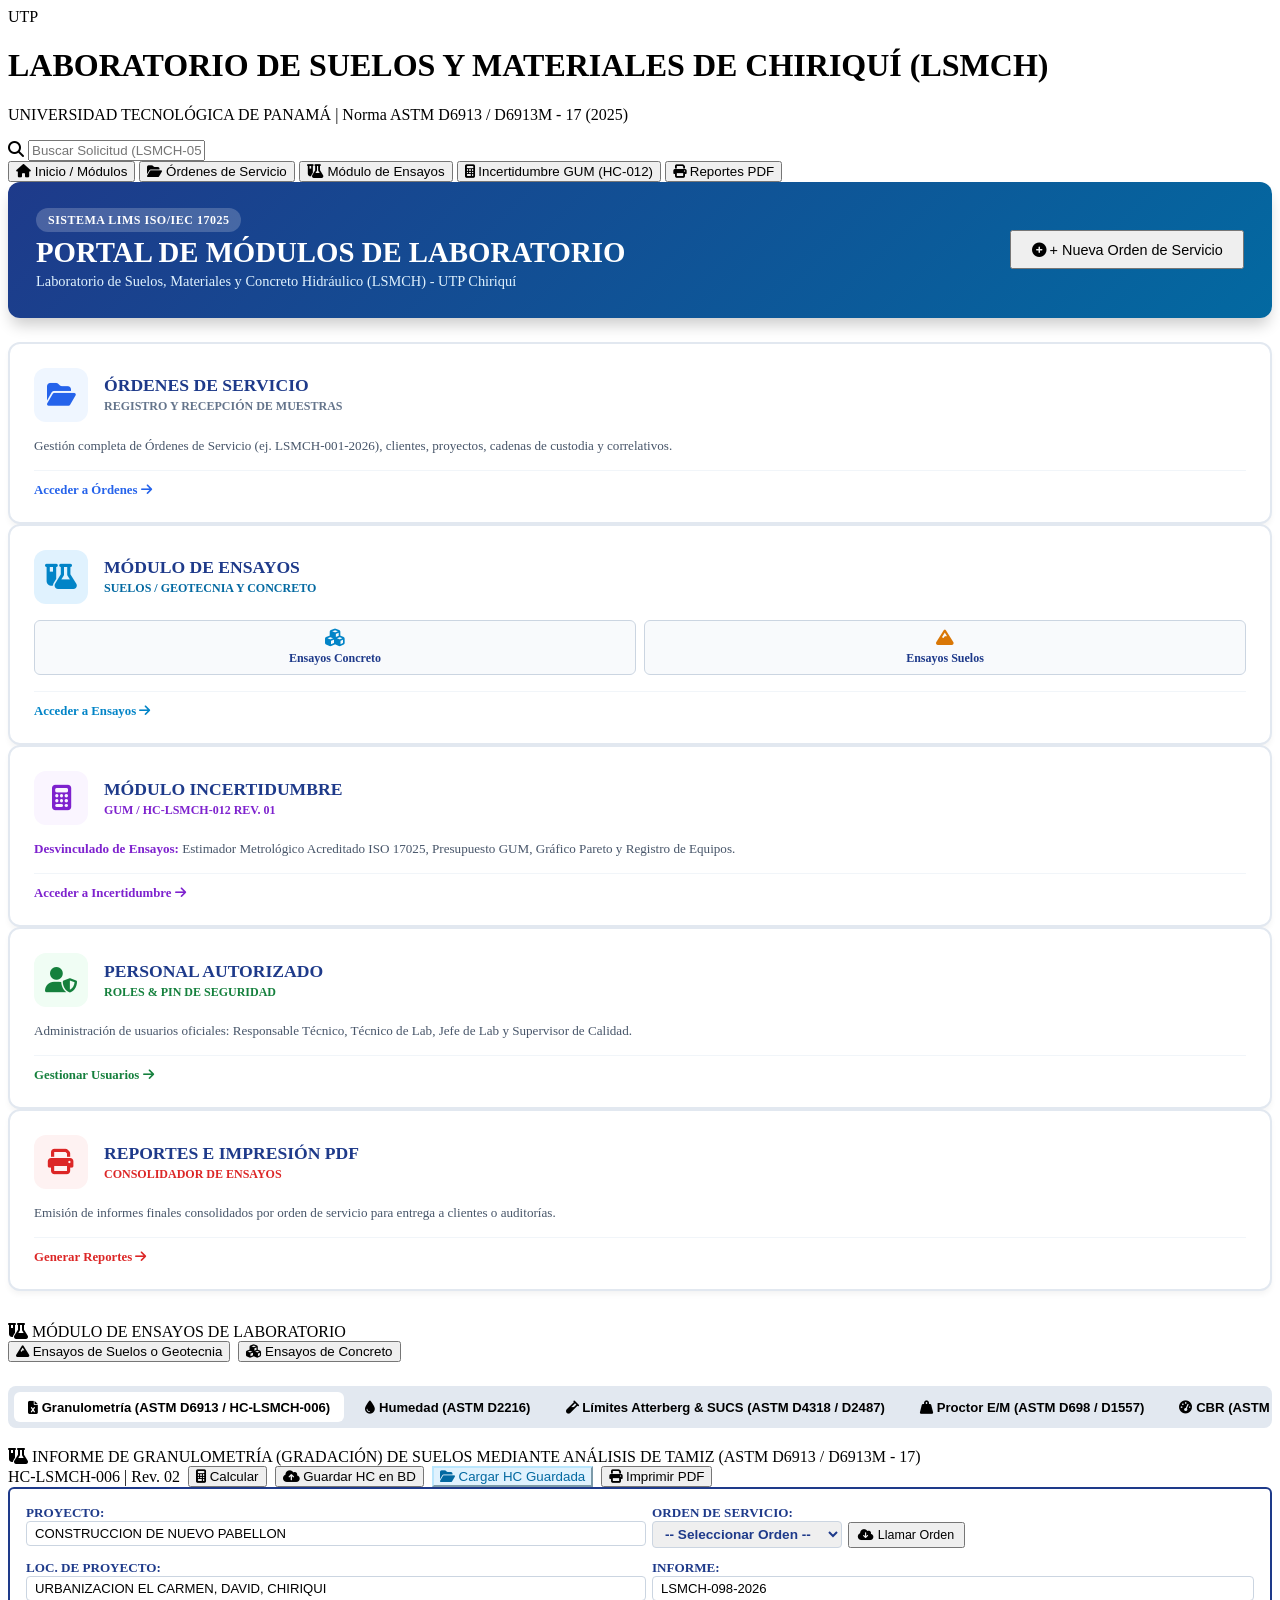
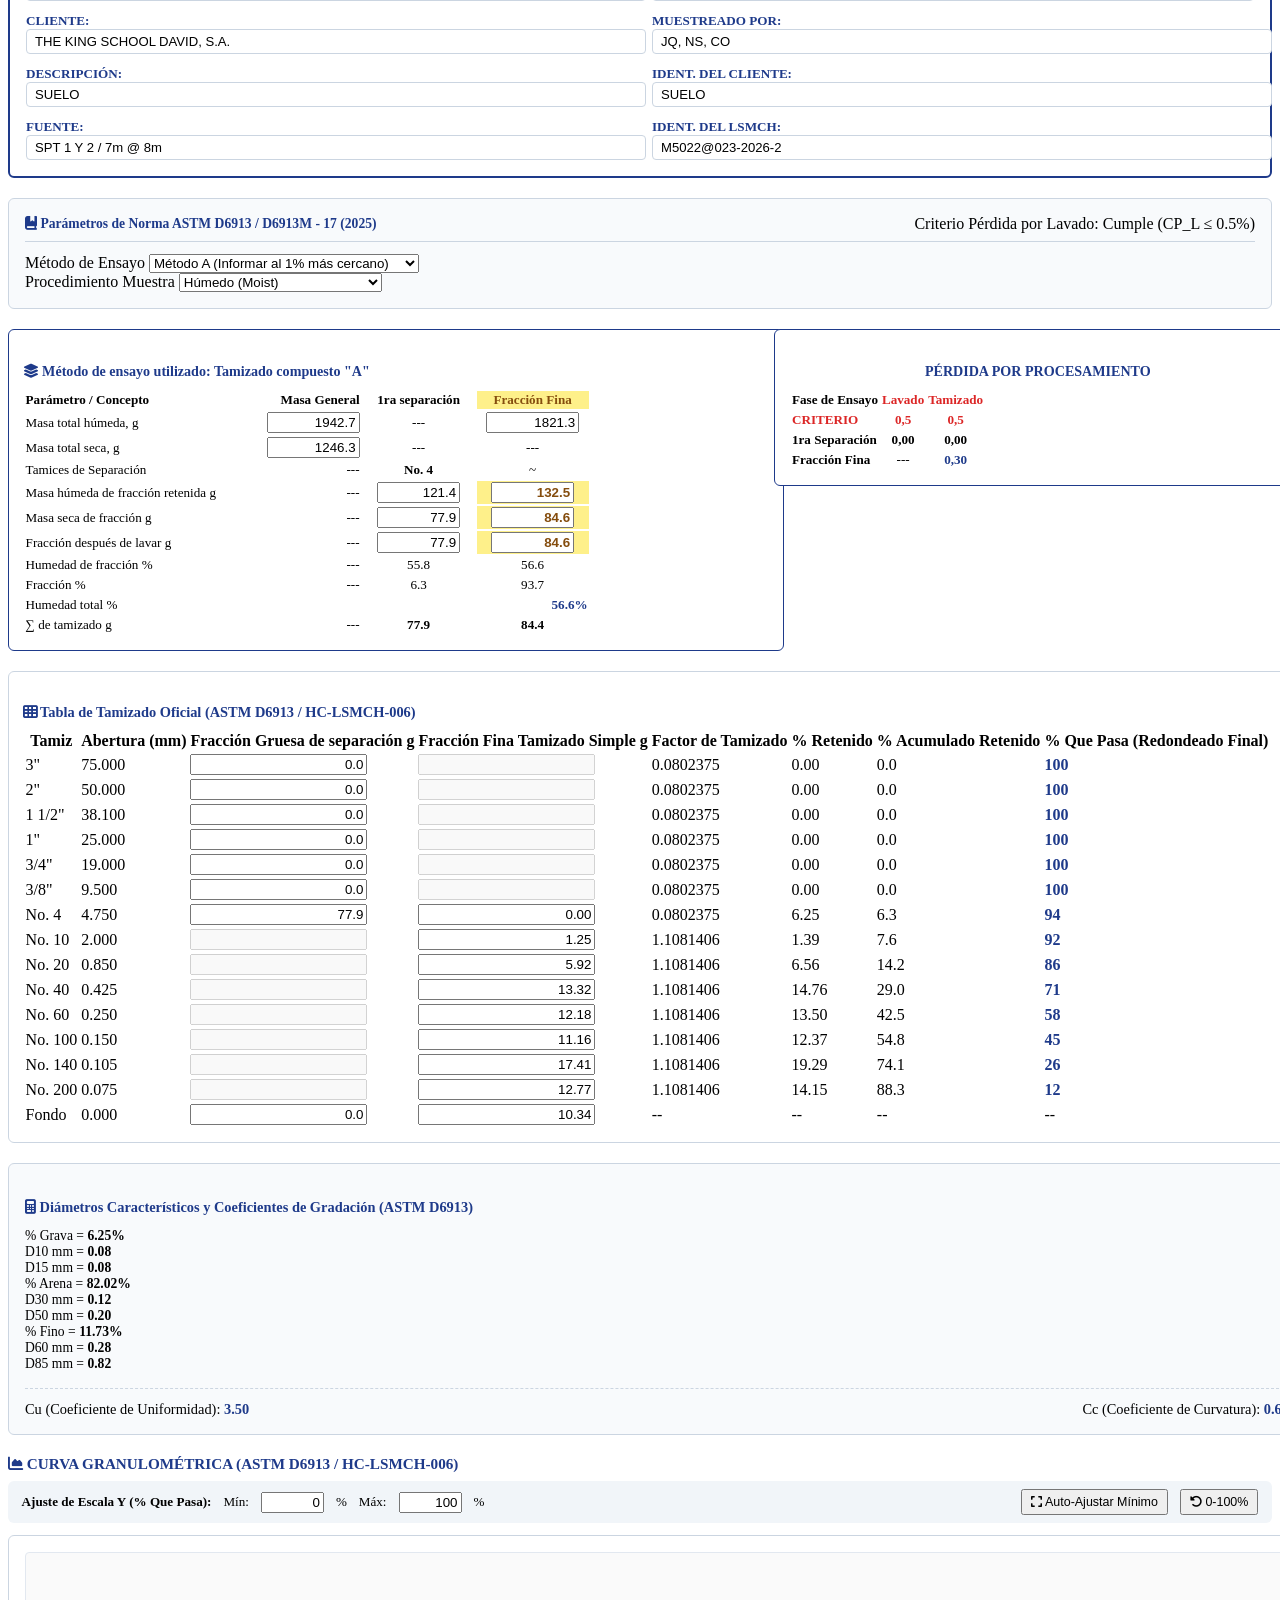
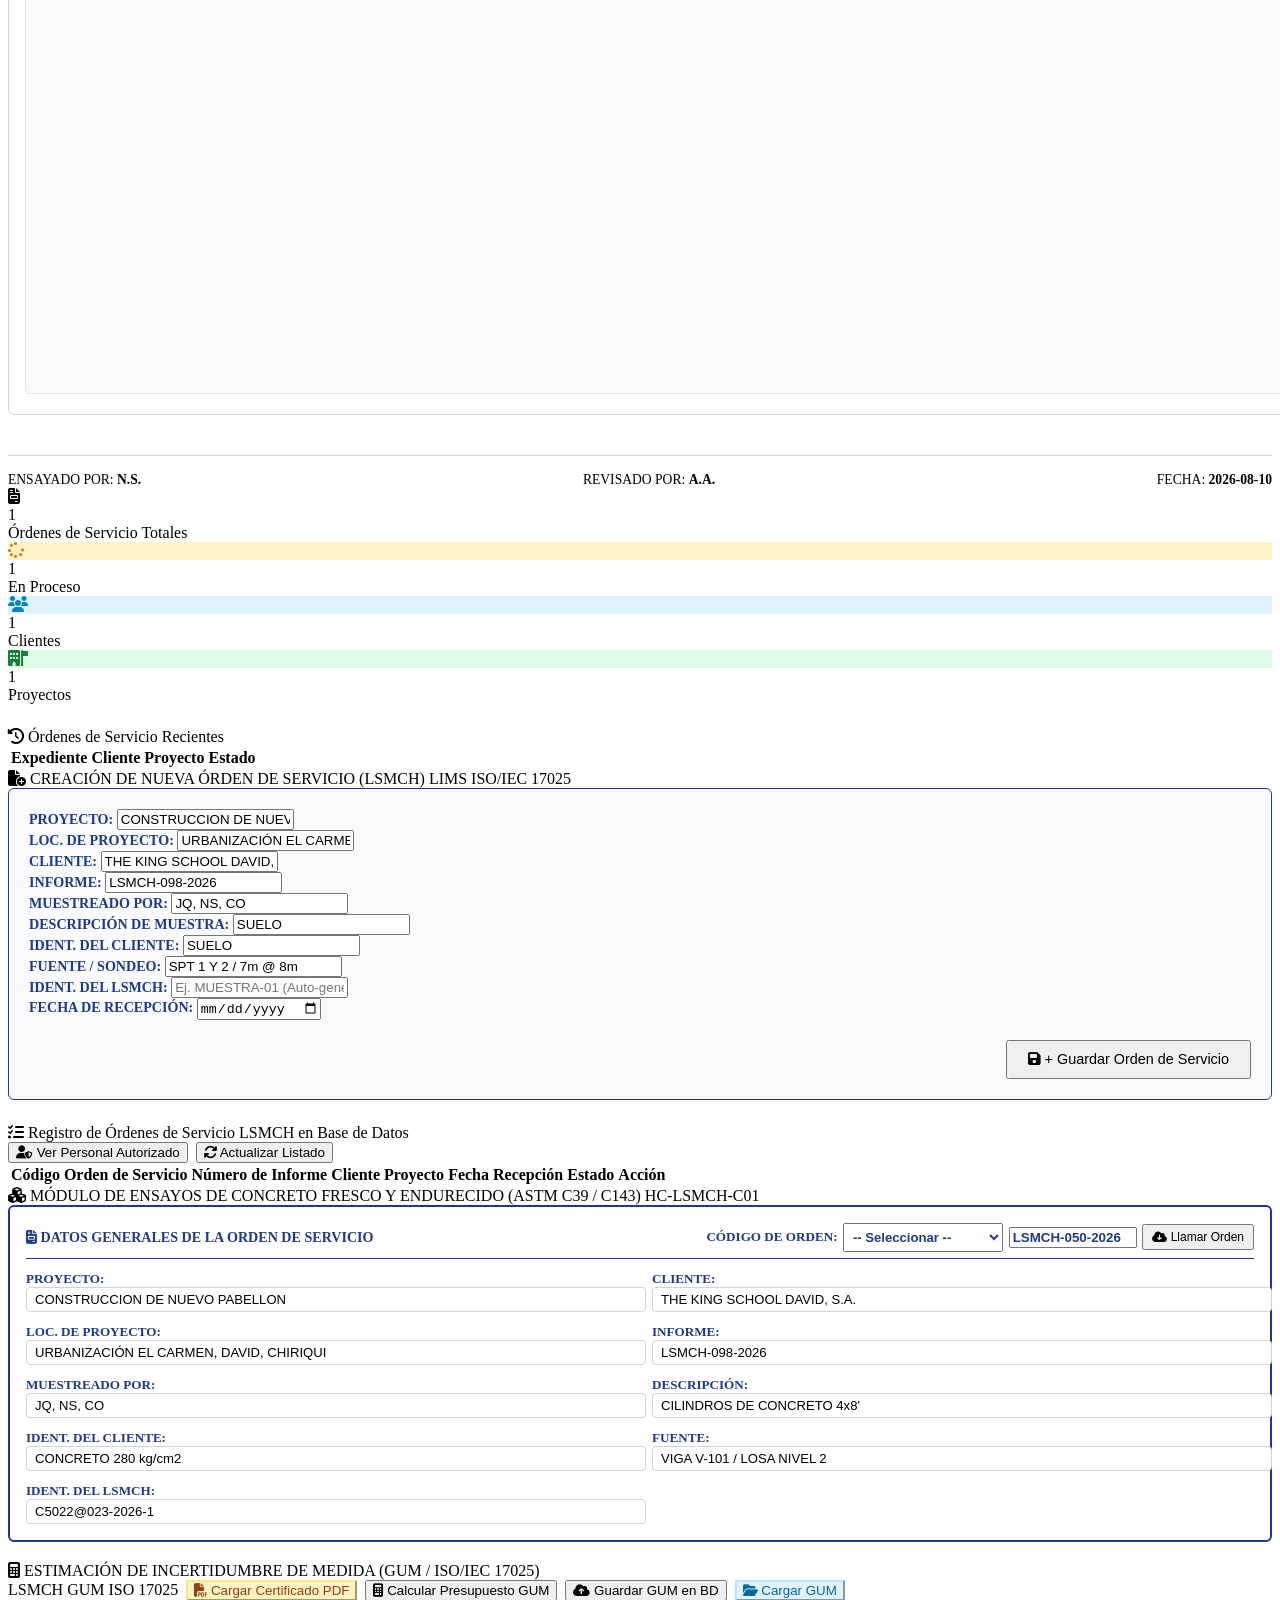
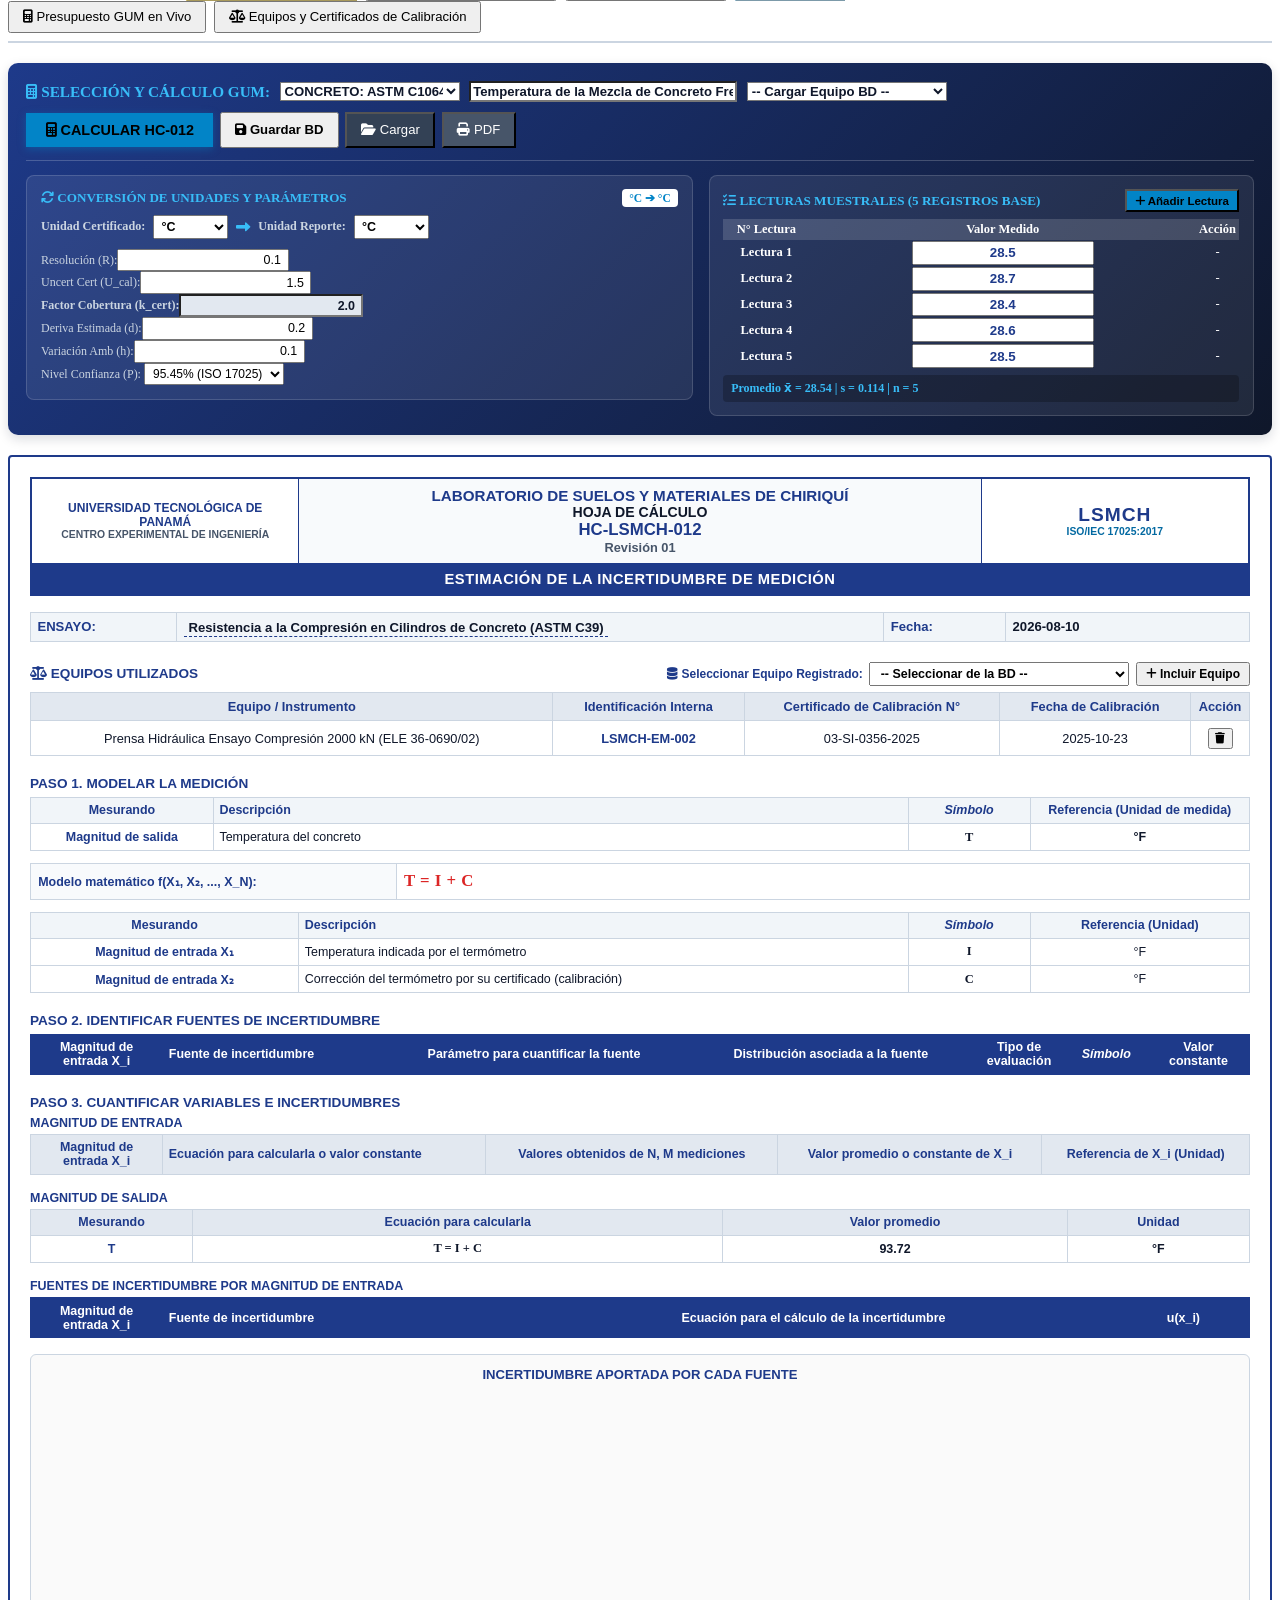
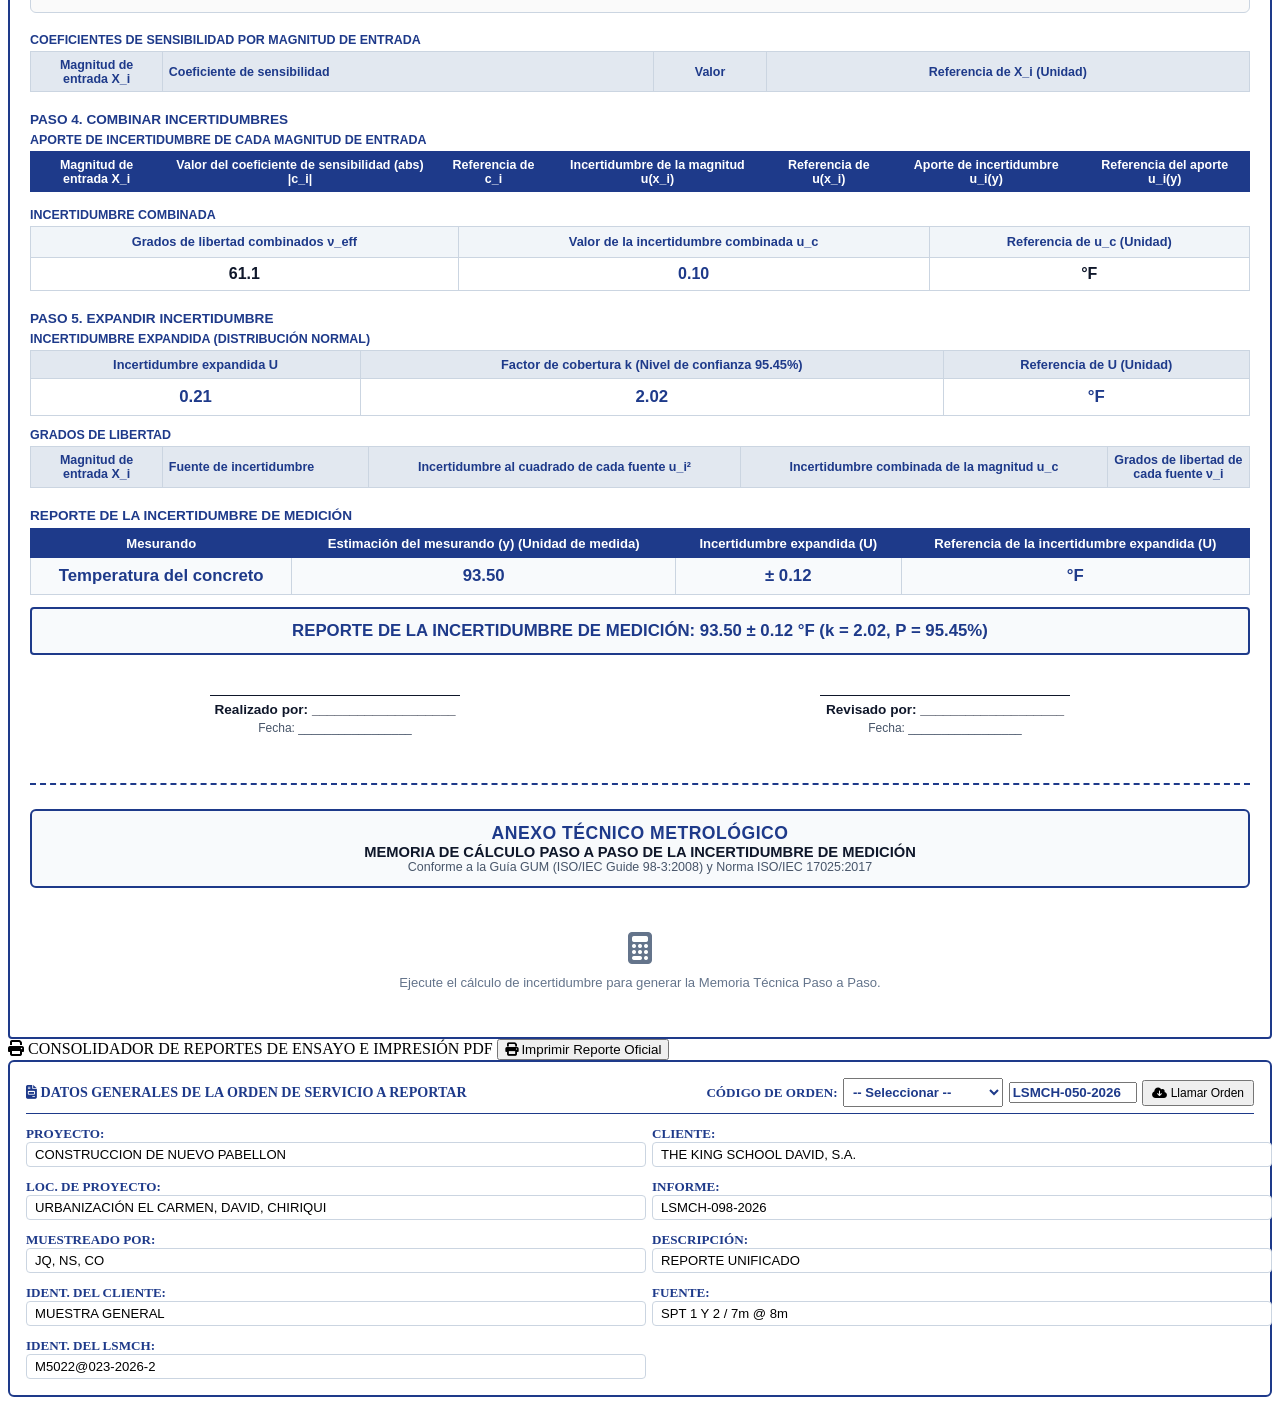
==== templates/lims_index.html @ c1ee508c "Blindar asignaciones DOM en JS con null-checks y mejorar mensajes de depuracion de error" ====
<!DOCTYPE html>
<html lang="es">
<head>
    <meta charset="UTF-8">
    <meta name="viewport" content="width=device-width, initial-scale=1.0">
    <title>Sistema LIMS | Laboratorio de Suelos y Materiales de Chiriquí (LSMCH)</title>
    <!-- Google Fonts -->
    <link rel="preconnect" href="https://fonts.googleapis.com">
    <link rel="preconnect" href="https://fonts.gstatic.com" crossorigin>
    <link href="https://fonts.googleapis.com/css2?family=Inter:wght@400;500;600;700;800&family=JetBrains+Mono:wght@500;700&display=swap" rel="stylesheet">
    <link rel="stylesheet" href="https://cdnjs.cloudflare.com/ajax/libs/font-awesome/6.4.0/css/all.min.css">
    <link rel="stylesheet" href="{{ url_for('static', filename='css/lims_style.css') }}">
    <style>
        .hc006-header-box {
            border: 2px solid #1e3a8a;
            border-radius: 6px;
            padding: 1rem;
            background: #ffffff;
            margin-bottom: 1.25rem;
        }
        .form-grid-header {
            display: grid;
            grid-template-columns: 1fr 1fr;
            gap: 0.75rem 1.5rem;
            font-size: 0.82rem;
        }
        .form-grid-header label {
            font-weight: 700;
            color: #1e3a8a;
            width: 140px;
            flex-shrink: 0;
        }
        .form-grid-header input, .form-grid-header select {
            width: 100%;
            padding: 0.25rem 0.5rem;
            border: 1px solid #cbd5e1;
            border-radius: 4px;
            font-size: 0.82rem;
        }

        .subnav-pills {
            display: flex;
            gap: 0.5rem;
            background: #e2e8f0;
            padding: 0.4rem;
            border-radius: 8px;
            margin-bottom: 1.25rem;
            overflow-x: auto;
        }
        .subnav-pill {
            padding: 0.45rem 0.85rem;
            font-size: 0.82rem;
            font-weight: 600;
            border-radius: 6px;
            border: none;
            background: transparent;
            color: var(--text-muted);
            cursor: pointer;
            transition: all 0.15s ease;
            white-space: nowrap;
        }
        .subnav-pill.active {
            background: #ffffff;
            color: var(--primary-light);
            box-shadow: var(--shadow-sm);
        }

        .chart-controls-bar {
            display: flex;
            align-items: center;
            justify-content: space-between;
            background: #f1f5f9;
            padding: 0.5rem 0.85rem;
            border-radius: 6px;
            margin-bottom: 0.75rem;
            font-size: 0.82rem;
        }
        .chart-controls-group {
            display: flex;
            align-items: center;
            gap: 0.75rem;
        }

        /* Ocultar flechas de subir y bajar (spinners) en inputs numéricos */
        input[type=number]::-webkit-inner-spin-button, 
        input[type=number]::-webkit-outer-spin-button { 
            -webkit-appearance: none;
            margin: 0; 
        }
        input[type=number] {
            -moz-appearance: textfield;
            text-align: right;
        }

        /* ESTILOS DE IMPRESIÓN REPORTE CARTA (FLUJO 100% VERTICAL) */
        @media print {
            @page {
                size: letter portrait;
                margin: 10mm;
            }

            .lims-header, .lims-nav, .btn, .chart-controls-bar, .subnav-pills, .global-search-container, .no-print {
                display: none !important;
            }

            body {
                background: #ffffff !important;
                color: #000000 !important;
                font-size: 9pt;
            }

            .hoja-hc012-format {
                border: 2px solid #1e3a8a !important;
                box-shadow: none !important;
                background: #ffffff !important;
                color: #000000 !important;
                padding: 0.5rem !important;
                width: 100% !important;
            }


            .lims-container {
                max-width: 100% !important;
                margin: 0 !important;
                padding: 0 !important;
            }

            .card-panel {
                border: none !important;
                box-shadow: none !important;
                padding: 0 !important;
            }

            .hc006-header-box {
                border: 2px solid #1e3a8a !important;
                padding: 0.5rem !important;
                margin-bottom: 0.75rem !important;
            }

            .form-grid-header input {
                border: none !important;
                border-bottom: 1px solid #94a3b8 !important;
                background: transparent !important;
                font-weight: 600 !important;
            }

            .chart-print-container {
                width: 100% !important;
                height: 440px !important;
                margin-top: 1rem !important;
                page-break-inside: avoid;
            }

            #svgCurvaHC006 {
                height: 430px !important;
                width: 100% !important;
            }

            .table-lims th {
                background: #f1f5f9 !important;
                color: #1e3a8a !important;
                font-size: 8pt !important;
                padding: 3px 4px !important;
            }

            .table-lims td {
                font-size: 8pt !important;
                padding: 2px 4px !important;
            }

            .print-signatures-block {
                margin-top: 1.5rem !important;
                padding-top: 0.75rem !important;
                border-top: 1px solid #000000 !important;
                page-break-inside: avoid;
            }
        }
    </style>
</head>
<body>

    <!-- ENCABEZADO INSTITUCIONAL -->
    <header class="lims-header">
        <div class="brand-container">
            <div class="brand-logo">UTP</div>
            <div class="brand-text">
                <h1>LABORATORIO DE SUELOS Y MATERIALES DE CHIRIQUÍ (LSMCH)</h1>
                <p>UNIVERSIDAD TECNOLÓGICA DE PANAMÁ | Norma ASTM D6913 / D6913M - 17 (2025)</p>
            </div>
        </div>

        <div class="global-search-container">
            <i class="fa-solid fa-magnifying-glass search-icon"></i>
            <input type="text" id="globalSearchInput" class="global-search-input" placeholder="Buscar Solicitud (LSMCH-050-2026), Muestra..." onkeyup="ejecutarBusquedaGlobal(event)">
        </div>
    </header>

    <!-- NAVEGACIÓN PRINCIPAL -->
    <nav class="lims-nav">
        <button class="nav-tab active" id="btnTabInicio" onclick="switchTab('inicio')">
            <i class="fa-solid fa-house"></i> Inicio / Módulos
        </button>
        <button class="nav-tab" id="btnTabSolicitudes" onclick="switchTab('solicitudes')">
            <i class="fa-solid fa-folder-open"></i> Órdenes de Servicio
        </button>
        <button class="nav-tab" id="btnTabEnsayos" onclick="switchTab('ensayos')">
            <i class="fa-solid fa-flask-vial"></i> Módulo de Ensayos
        </button>
        <button class="nav-tab" id="btnTabIncertidumbre" onclick="switchTab('incertidumbre')">
            <i class="fa-solid fa-calculator"></i> Incertidumbre GUM (HC-012)
        </button>
        <button class="nav-tab" id="btnTabReportes" onclick="switchTab('reportes')">
            <i class="fa-solid fa-print"></i> Reportes PDF
        </button>
    </nav>

    <!-- CONTENEDOR PRINCIPAL -->
    <main class="lims-container">

        <!-- BUSCADOR GLOBAL OVERLAY -->
        <div id="searchResultsPanel" class="card-panel" style="display: none; border: 2px solid var(--primary-light);">
            <div class="panel-header">
                <span class="panel-title"><i class="fa-solid fa-search"></i> Resultados de Búsqueda</span>
                <button class="btn btn-secondary" onclick="cerrarBusqueda()"><i class="fa-solid fa-xmark"></i> Cerrar</button>
            </div>
            <div id="searchResultsContent"></div>
        </div>

        <!-- 0. PRIMERA PÁGINA: PORTAL PRINCIPAL DE MÓDULOS CON ICONOS -->
        <section id="tab-inicio" class="tab-content active">
            <div class="card-panel" style="margin-bottom:1.5rem; background:linear-gradient(135deg, #1e3a8a 0%, #0369a1 100%); color:#ffffff; padding:1.75rem; border-radius:12px; box-shadow:0 10px 15px -3px rgba(0,0,0,0.2);">
                <div style="display:flex; justify-content:space-between; align-items:center; flex-wrap:wrap; gap:1rem;">
                    <div>
                        <span style="background:rgba(255,255,255,0.2); padding:0.3rem 0.75rem; border-radius:20px; font-size:0.75rem; font-weight:800; text-transform:uppercase; letter-spacing:0.5px;">SISTEMA LIMS ISO/IEC 17025</span>
                        <h2 style="font-size:1.8rem; font-weight:900; margin:0.5rem 0 0.25rem 0;">PORTAL DE MÓDULOS DE LABORATORIO</h2>
                        <p style="font-size:0.9rem; color:#e0f2fe; margin:0;">Laboratorio de Suelos, Materiales y Concreto Hidráulico (LSMCH) - UTP Chiriquí</p>
                    </div>
                    <button class="btn btn-success" style="padding:0.6rem 1.2rem; font-size:0.9rem;" onclick="abrirModalNuevaSolicitud()"><i class="fa-solid fa-plus-circle"></i> + Nueva Orden de Servicio</button>
                </div>
            </div>

            <!-- GRID PRINCIPAL DE MÓDULOS CON ICONOS -->
            <div class="grid-3" style="gap:1.5rem; margin-bottom:2rem;">
                
                <!-- TARJETA 1: ÓRDENES DE SERVICIO -->
                <div style="background:#ffffff; border:2px solid #e2e8f0; border-radius:12px; padding:1.5rem; transition:all 0.2s ease; cursor:pointer; box-shadow:0 4px 6px -1px rgba(0,0,0,0.05);" onmouseover="this.style.borderColor='#3b82f6'; this.style.transform='translateY(-4px)'" onmouseout="this.style.borderColor='#e2e8f0'; this.style.transform='translateY(0)'" onclick="switchTab('solicitudes')">
                    <div style="display:flex; align-items:center; gap:1rem; margin-bottom:1rem;">
                        <div style="width:54px; height:54px; border-radius:12px; background:#eff6ff; color:#2563eb; display:flex; justify-content:center; align-items:center; font-size:1.6rem;">
                            <i class="fa-solid fa-folder-open"></i>
                        </div>
                        <div>
                            <h3 style="font-size:1.1rem; font-weight:800; color:#1e3a8a; margin:0;">ÓRDENES DE SERVICIO</h3>
                            <span style="font-size:0.75rem; color:#64748b; font-weight:700;">REGISTRO Y RECEPCIÓN DE MUESTRAS</span>
                        </div>
                    </div>
                    <p style="font-size:0.82rem; color:#475569; margin-bottom:1rem;">
                        Gestión completa de Órdenes de Servicio (ej. LSMCH-001-2026), clientes, proyectos, cadenas de custodia y correlativos.
                    </p>
                    <div style="display:flex; justify-content:space-between; align-items:center; border-top:1px solid #f1f5f9; padding-top:0.75rem;">
                        <span style="font-size:0.8rem; font-weight:800; color:#2563eb;">Acceder a Órdenes <i class="fa-solid fa-arrow-right"></i></span>
                    </div>
                </div>

                <!-- TARJETA 2: MÓDULO DE ENSAYOS -->
                <div style="background:#ffffff; border:2px solid #e2e8f0; border-radius:12px; padding:1.5rem; transition:all 0.2s ease; cursor:pointer; box-shadow:0 4px 6px -1px rgba(0,0,0,0.05);" onmouseover="this.style.borderColor='#0284c7'; this.style.transform='translateY(-4px)'" onmouseout="this.style.borderColor='#e2e8f0'; this.style.transform='translateY(0)'" onclick="switchTab('ensayos')">
                    <div style="display:flex; align-items:center; gap:1rem; margin-bottom:1rem;">
                        <div style="width:54px; height:54px; border-radius:12px; background:#e0f2fe; color:#0284c7; display:flex; justify-content:center; align-items:center; font-size:1.6rem;">
                            <i class="fa-solid fa-flask-vial"></i>
                        </div>
                        <div>
                            <h3 style="font-size:1.1rem; font-weight:800; color:#1e3a8a; margin:0;">MÓDULO DE ENSAYOS</h3>
                            <span style="font-size:0.75rem; color:#0369a1; font-weight:700;">SUELOS / GEOTECNIA Y CONCRETO</span>
                        </div>
                    </div>
                    <div style="display:grid; grid-template-columns:1fr 1fr; gap:0.5rem; margin-bottom:1rem;">
                        <div style="background:#f8fafc; border:1px solid #cbd5e1; border-radius:6px; padding:0.5rem; text-align:center;" onclick="event.stopPropagation(); switchTab('ensayos'); switchSubEnsayos('concreto');">
                            <i class="fa-solid fa-cubes" style="color:#0284c7; font-size:1.1rem;"></i>
                            <div style="font-size:0.75rem; font-weight:800; color:#1e3a8a; margin-top:0.2rem;">Ensayos Concreto</div>
                        </div>
                        <div style="background:#f8fafc; border:1px solid #cbd5e1; border-radius:6px; padding:0.5rem; text-align:center;" onclick="event.stopPropagation(); switchTab('ensayos'); switchSubEnsayos('geotecnia');">
                            <i class="fa-solid fa-mountain" style="color:#d97706; font-size:1.1rem;"></i>
                            <div style="font-size:0.75rem; font-weight:800; color:#1e3a8a; margin-top:0.2rem;">Ensayos Suelos</div>
                        </div>
                    </div>
                    <div style="display:flex; justify-content:space-between; align-items:center; border-top:1px solid #f1f5f9; padding-top:0.75rem;">
                        <span style="font-size:0.8rem; font-weight:800; color:#0284c7;">Acceder a Ensayos <i class="fa-solid fa-arrow-right"></i></span>
                    </div>
                </div>

                <!-- TARJETA 3: MÓDULO INCERTIDUMBRE (DESVINCULADO DE ENSAYOS) -->
                <div style="background:#ffffff; border:2px solid #e2e8f0; border-radius:12px; padding:1.5rem; transition:all 0.2s ease; cursor:pointer; box-shadow:0 4px 6px -1px rgba(0,0,0,0.05);" onmouseover="this.style.borderColor='#7e22ce'; this.style.transform='translateY(-4px)'" onmouseout="this.style.borderColor='#e2e8f0'; this.style.transform='translateY(0)'" onclick="switchTab('incertidumbre')">
                    <div style="display:flex; align-items:center; gap:1rem; margin-bottom:1rem;">
                        <div style="width:54px; height:54px; border-radius:12px; background:#faf5ff; color:#7e22ce; display:flex; justify-content:center; align-items:center; font-size:1.6rem;">
                            <i class="fa-solid fa-calculator"></i>
                        </div>
                        <div>
                            <h3 style="font-size:1.1rem; font-weight:800; color:#1e3a8a; margin:0;">MÓDULO INCERTIDUMBRE</h3>
                            <span style="font-size:0.75rem; color:#7e22ce; font-weight:700;">GUM / HC-LSMCH-012 REV. 01</span>
                        </div>
                    </div>
                    <p style="font-size:0.82rem; color:#475569; margin-bottom:1rem;">
                        <strong style="color:#7e22ce;">Desvinculado de Ensayos:</strong> Estimador Metrológico Acreditado ISO 17025, Presupuesto GUM, Gráfico Pareto y Registro de Equipos.
                    </p>
                    <div style="display:flex; justify-content:space-between; align-items:center; border-top:1px solid #f1f5f9; padding-top:0.75rem;">
                        <span style="font-size:0.8rem; font-weight:800; color:#7e22ce;">Acceder a Incertidumbre <i class="fa-solid fa-arrow-right"></i></span>
                    </div>
                </div>

                <!-- TARJETA 4: PERSONAL AUTORIZADO ISO 17025 -->
                <div style="background:#ffffff; border:2px solid #e2e8f0; border-radius:12px; padding:1.5rem; transition:all 0.2s ease; cursor:pointer; box-shadow:0 4px 6px -1px rgba(0,0,0,0.05);" onmouseover="this.style.borderColor='#15803d'; this.style.transform='translateY(-4px)'" onmouseout="this.style.borderColor='#e2e8f0'; this.style.transform='translateY(0)'" onclick="abrirModalPersonalAutorizado()">
                    <div style="display:flex; align-items:center; gap:1rem; margin-bottom:1rem;">
                        <div style="width:54px; height:54px; border-radius:12px; background:#f0fdf4; color:#15803d; display:flex; justify-content:center; align-items:center; font-size:1.6rem;">
                            <i class="fa-solid fa-user-shield"></i>
                        </div>
                        <div>
                            <h3 style="font-size:1.1rem; font-weight:800; color:#1e3a8a; margin:0;">PERSONAL AUTORIZADO</h3>
                            <span style="font-size:0.75rem; color:#15803d; font-weight:700;">ROLES & PIN DE SEGURIDAD</span>
                        </div>
                    </div>
                    <p style="font-size:0.82rem; color:#475569; margin-bottom:1rem;">
                        Administración de usuarios oficiales: Responsable Técnico, Técnico de Lab, Jefe de Lab y Supervisor de Calidad.
                    </p>
                    <div style="display:flex; justify-content:space-between; align-items:center; border-top:1px solid #f1f5f9; padding-top:0.75rem;">
                        <span style="font-size:0.8rem; font-weight:800; color:#15803d;">Gestionar Usuarios <i class="fa-solid fa-arrow-right"></i></span>
                    </div>
                </div>

                <!-- TARJETA 5: REPORTEADOR UNIFICADO PDF -->
                <div style="background:#ffffff; border:2px solid #e2e8f0; border-radius:12px; padding:1.5rem; transition:all 0.2s ease; cursor:pointer; box-shadow:0 4px 6px -1px rgba(0,0,0,0.05);" onmouseover="this.style.borderColor='#dc2626'; this.style.transform='translateY(-4px)'" onmouseout="this.style.borderColor='#e2e8f0'; this.style.transform='translateY(0)'" onclick="switchTab('reportes')">
                    <div style="display:flex; align-items:center; gap:1rem; margin-bottom:1rem;">
                        <div style="width:54px; height:54px; border-radius:12px; background:#fef2f2; color:#dc2626; display:flex; justify-content:center; align-items:center; font-size:1.6rem;">
                            <i class="fa-solid fa-print"></i>
                        </div>
                        <div>
                            <h3 style="font-size:1.1rem; font-weight:800; color:#1e3a8a; margin:0;">REPORTES E IMPRESIÓN PDF</h3>
                            <span style="font-size:0.75rem; color:#dc2626; font-weight:700;">CONSOLIDADOR DE ENSAYOS</span>
                        </div>
                    </div>
                    <p style="font-size:0.82rem; color:#475569; margin-bottom:1rem;">
                        Emisión de informes finales consolidados por orden de servicio para entrega a clientes o auditorías.
                    </p>
                    <div style="display:flex; justify-content:space-between; align-items:center; border-top:1px solid #f1f5f9; padding-top:0.75rem;">
                        <span style="font-size:0.8rem; font-weight:800; color:#dc2626;">Generar Reportes <i class="fa-solid fa-arrow-right"></i></span>
                    </div>
                </div>

            </div>
        </section>

        <!-- 2. MÓDULO UNIFICADO DE ENSAYOS DE LABORATORIO -->
        <section id="tab-ensayos" class="tab-content">
            <div class="card-panel" style="margin-bottom:1.5rem;">
                <div class="panel-header">
                    <span class="panel-title"><i class="fa-solid fa-flask-vial"></i> MÓDULO DE ENSAYOS DE LABORATORIO</span>
                    <div style="display:flex; gap:0.5rem; align-items:center;">
                        <button class="btn btn-primary" id="btnSubCatGeotecnia" onclick="switchSubEnsayos('geotecnia')"><i class="fa-solid fa-mountain"></i> Ensayos de Suelos o Geotecnia</button>
                        <button class="btn btn-secondary" id="btnSubCatConcreto" onclick="switchSubEnsayos('concreto')"><i class="fa-solid fa-cubes"></i> Ensayos de Concreto</button>
                    </div>
                </div>
            </div>

            <!-- CONTENEDOR SUB-CATEGORÍA: ENSAYOS DE SUELOS / GEOTECNIA -->
            <div id="containerSubEnsayosGeotecnia">
                <div class="subnav-pills" style="margin-bottom:1.25rem;">
                    <button class="subnav-pill active" onclick="switchSubGeo('granulometria-hc006')">
                        <i class="fa-solid fa-file-excel"></i> Granulometría (ASTM D6913 / HC-LSMCH-006)
                    </button>
                    <button class="subnav-pill" onclick="switchSubGeo('humedad')">
                        <i class="fa-solid fa-droplet"></i> Humedad (ASTM D2216)
                    </button>
                    <button class="subnav-pill" onclick="switchSubGeo('atterberg')">
                        <i class="fa-solid fa-vial"></i> Límites Atterberg & SUCS (ASTM D4318 / D2487)
                    </button>
                    <button class="subnav-pill" onclick="switchSubGeo('proctor')">
                        <i class="fa-solid fa-weight-hanging"></i> Proctor E/M (ASTM D698 / D1557)
                    </button>
                    <button class="subnav-pill" onclick="switchSubGeo('cbr')">
                        <i class="fa-solid fa-gauge-high"></i> CBR (ASTM D1883)
                    </button>
                    <button class="subnav-pill" onclick="switchSubGeo('densidad-campo')">
                        <i class="fa-solid fa-circle-dot"></i> Densidad de Campo
                    </button>
                    <button class="subnav-pill" onclick="switchSubGeo('spt')">
                        <i class="fa-solid fa-arrows-down-to-line"></i> SPT (ASTM D1586)
                    </button>
                </div>


            <!-- HOJA DE CÁLCULO Y REPORTE TIPO INFORME HC-LSMCH-006 -->
            <div id="sub-granulometria-hc006" class="subgeo-content active">
                <div class="card-panel" id="seccionHojaHC006">
                    <div class="panel-header">
                        <span class="panel-title"><i class="fa-solid fa-flask-vial"></i> INFORME DE GRANULOMETRÍA (GRADACIÓN) DE SUELOS MEDIANTE ANÁLISIS DE TAMIZ (ASTM D6913 / D6913M - 17)</span>
                        <div style="display:flex; gap:0.5rem; align-items:center;">
                            <span class="badge-solicitud">HC-LSMCH-006 | Rev. 02</span>
                            <button class="btn btn-primary" onclick="calcularHojaHC006()"><i class="fa-solid fa-calculator"></i> Calcular</button>
                            <button class="btn btn-success" onclick="guardarHojaCalculoBD('GRANULOMETRIA', 'hc')"><i class="fa-solid fa-cloud-arrow-up"></i> Guardar HC en BD</button>
                            <button class="btn btn-secondary" style="background:#e0f2fe; color:#0369a1; border-color:#bae6fd;" onclick="cargarHojaCalculoBD('GRANULOMETRIA', 'hc')"><i class="fa-solid fa-folder-open"></i> Cargar HC Guardada</button>
                            <button class="btn btn-secondary" onclick="imprimirHojaHC006()"><i class="fa-solid fa-print"></i> Imprimir PDF</button>
                        </div>

                    </div>

                    <!-- 1. ENCABEZADO OFICIAL TIPO REPORTE HC-LSMCH-006 -->
                    <div class="hc006-header-box">
                        <div class="form-grid-header">
                            <div><label>PROYECTO:</label><input type="text" id="hcPry" value="CONSTRUCCION DE NUEVO PABELLON"></div>
                            <div>
                                <label>ORDEN DE SERVICIO:</label>
                                <div style="display:flex; gap:0.35rem; align-items:center;">
                                    <select class="form-control select-orden-servicio" id="hc_SelectOrden" style="width:190px; font-weight:700; color:#1e3a8a; font-size:0.85rem;" onchange="cargarDatosGenericosModulo('hc', this.value)">
                                        <option value="">-- Seleccionar Orden --</option>
                                    </select>
                                    <input type="hidden" id="hcOrden" value="LSMCH-050-2026">
                                    <button class="btn btn-secondary" style="padding:0.25rem 0.55rem; font-size:0.78rem;" title="Llamar Datos de la Orden" onclick="cargarDatosGenericosModulo('hc')">
                                        <i class="fa-solid fa-cloud-arrow-down"></i> Llamar Orden
                                    </button>
                                </div>
                            </div>


                            <div><label>LOC. DE PROYECTO:</label><input type="text" id="hcLoc" value="URBANIZACION EL CARMEN, DAVID, CHIRIQUI"></div>
                            <div>
                                <label>INFORME:</label>
                                <div style="display:flex; align-items:center; gap:0.35rem;">
                                    <input type="text" id="hcInforme" value="LSMCH-098-2026" onchange="guardarNumeroInforme()" placeholder="Ej. LSMCH-098-2026">
                                    <span id="badgeInformeGuardado" style="font-size:0.7rem; color:#15803d; font-weight:700; display:none;">✔ Guardado</span>
                                </div>
                            </div>
                            <div><label>CLIENTE:</label><input type="text" id="hcCliente" value="THE KING SCHOOL DAVID, S.A."></div>
                            <div><label>MUESTREADO POR:</label><input type="text" id="hcMuestreado" value="JQ, NS, CO"></div>
                            <div><label>DESCRIPCIÓN:</label><input type="text" id="hcDesc" value="SUELO"></div>
                            <div><label>IDENT. DEL CLIENTE:</label><input type="text" id="hcIdCliente" value="SUELO"></div>
                            <div><label>FUENTE:</label><input type="text" id="hcFuente" value="SPT 1 Y 2 / 7m @ 8m"></div>
                            <div><label>IDENT. DEL LSMCH:</label><input type="text" id="hcIdLsmch" value="M5022@023-2026-2"></div>
                        </div>
                    </div>


                    <!-- 2. PARÁMETROS DE NORMA ASTM D6913 -->
                    <div style="background:#f8fafc; border:1px solid #cbd5e1; border-radius:6px; padding:1rem; margin-bottom:1.25rem;">
                        <div style="display:flex; justify-content:space-between; align-items:center; border-bottom:1px solid #cbd5e1; padding-bottom:0.5rem; margin-bottom:0.75rem;">
                            <span style="font-size:0.85rem; font-weight:700; color:#1e3a8a;"><i class="fa-solid fa-book-bookmark"></i> Parámetros de Norma ASTM D6913 / D6913M - 17 (2025)</span>
                            <span id="badgeCPL" class="badge-status badge-validado">Criterio Pérdida por Lavado: Cumple (CP_L &le; 0.5%)</span>
                        </div>
                        
                        <div class="grid-2">
                            <div class="form-group">
                                <label class="form-label">Método de Ensayo</label>
                                <select id="hcMetodoASTM" class="form-control" onchange="calcularHojaHC006()">
                                    <option value="METODO_A">Método A (Informar al 1% más cercano)</option>
                                    <option value="METODO_B">Método B (Informar al 0.1% más cercano)</option>
                                </select>
                            </div>
                            <div class="form-group">
                                <label class="form-label">Procedimiento Muestra</label>
                                <select id="hcProcedimientoASTM" class="form-control">
                                    <option value="HUMEDO">Húmedo (Moist)</option>
                                    <option value="SECADO_AIRE">Secado al Aire (Air-Dried)</option>
                                    <option value="SECADO_HORNO">Secado al Horno (Oven-Dried)</option>
                                </select>
                            </div>
                        </div>
                    </div>

                    <!-- CONTENEDOR EN PARALELO DE TAMIZADO COMPUESTO Y PÉRDIDA POR PROCESAMIENTO -->
                    <div style="display:grid; grid-template-columns: 1.5fr 1fr; gap:1.25rem; margin-bottom:1.25rem; align-items:start;">
                        
                        <!-- IZQUIERDA: TAMIZADO COMPUESTO - 1 (REDUCCIÓN DE FRACCIÓN FINA) -->
                        <div style="background:#ffffff; border:1.5px solid #1e3a8a; border-radius:6px; padding:0.85rem; width:100%;">
                            <h4 style="color:#1e3a8a; font-size:0.88rem; font-weight:700; margin-bottom:0.6rem;"><i class="fa-solid fa-layer-group"></i> Método de ensayo utilizado: Tamizado compuesto "A"</h4>
                            <div class="table-responsive">
                                <table class="table-lims" style="font-size:0.82rem;">
                                    <thead>
                                        <tr>
                                            <th style="width:220px; text-align:left;">Parámetro / Concepto</th>
                                            <th style="width:110px; text-align:right;">Masa General</th>
                                            <th style="width:110px; text-align:center;">1ra separación</th>
                                            <th style="width:110px; text-align:center; background:#fef08a; color:#854d0e;">Fracción Fina</th>
                                        </tr>
                                    </thead>
                                    <tbody>
                                        <tr><td>Masa total húmeda, g</td><td style="text-align:right; font-weight:700; color:#1e3a8a;"><input type="number" id="hcMasaHumedaTotal" class="table-input" value="1942.7" style="width:85px;" onchange="calcularHojaHC006()"></td><td style="text-align:center;">---</td><td style="text-align:center; font-weight:700; color:#1e3a8a;"><input type="number" id="hcMasaHumedaFFinaTotal" class="table-input" value="1821.3" style="width:85px;" onchange="calcularHojaHC006()"></td></tr>
                                        <tr><td>Masa total seca, g</td><td style="text-align:right; font-weight:700; color:#1e3a8a;"><input type="number" id="hcMasaSecaTotal" class="table-input" value="1246.3" style="width:85px;" onchange="calcularHojaHC006()"></td><td style="text-align:center;">---</td><td style="text-align:center;">---</td></tr>
                                        <tr><td>Tamices de Separación</td><td style="text-align:right;">---</td><td style="text-align:center; font-weight:700;">No. 4</td><td style="text-align:center;">~</td></tr>
                                        <tr><td>Masa húmeda de fracción retenida g</td><td style="text-align:right;">---</td><td style="text-align:center;"><input type="number" id="hcMHumFg" class="table-input" value="121.4" style="width:75px;" onchange="calcularHojaHC006()"></td><td style="text-align:center; background:#fef08a;"><input type="number" id="hcMHumFf" class="table-input" value="132.5" style="width:75px; font-weight:700; color:#854d0e;" onchange="calcularHojaHC006()"></td></tr>
                                        <tr><td>Masa seca de fracción g</td><td style="text-align:right;">---</td><td style="text-align:center;"><input type="number" id="hcMSecaFg" class="table-input" value="77.9" style="width:75px;" onchange="calcularHojaHC006()"></td><td style="text-align:center; background:#fef08a;"><input type="number" id="hcMSecaFf" class="table-input" value="84.6" style="width:75px; font-weight:700; color:#854d0e;" onchange="calcularHojaHC006()"></td></tr>
                                        <tr><td>Fracción después de lavar g</td><td style="text-align:right;">---</td><td style="text-align:center;"><input type="number" id="hcMLavadaFg" class="table-input" value="77.9" style="width:75px;" onchange="calcularHojaHC006()"></td><td style="text-align:center; background:#fef08a;"><input type="number" id="hcMLavadaFf" class="table-input" value="84.6" style="width:75px; font-weight:700; color:#854d0e;" onchange="calcularHojaHC006()"></td></tr>

                                        <tr><td>Humedad de fracción %</td><td style="text-align:right;">---</td><td style="text-align:center;" id="tcHFg">55.8</td><td style="text-align:center;" id="tcHFf">56.6</td></tr>
                                        <tr><td>Fracción %</td><td style="text-align:right;">---</td><td style="text-align:center;" id="tcPctFg">6.3</td><td style="text-align:center;" id="tcPctFf">93.7</td></tr>
                                        <tr><td>Humedad total %</td><td style="text-align:right; font-weight:700; color:#1e3a8a;" id="tcHTotal" colspan="3">56.6%</td></tr>
                                        <tr><td>∑ de tamizado g</td><td style="text-align:right;">---</td><td style="text-align:center; font-weight:600;" id="tcSumFg">77.9</td><td style="text-align:center; font-weight:600;" id="tcSumFf">84.4</td></tr>
                                    </tbody>
                                </table>
                            </div>
                        </div>

                        <!-- DERECHA: TABLA DE PÉRDIDA POR PROCESAMIENTO (ASTM D6913) -->
                        <div style="background:#ffffff; border:1.5px solid #1e3a8a; border-radius:6px; padding:0.85rem; width:100%;">
                            <h4 style="color:#1e3a8a; font-size:0.88rem; font-weight:700; text-align:center; margin-bottom:0.6rem;">PÉRDIDA POR PROCESAMIENTO</h4>
                            <div class="table-responsive">
                                <table class="table-lims" style="font-size:0.82rem; text-align:center;">
                                    <thead>
                                        <tr>
                                            <th style="text-align:left;">Fase de Ensayo</th>
                                            <th style="text-align:center; color:#dc2626;">Lavado</th>
                                            <th style="text-align:center; color:#dc2626;">Tamizado</th>
                                        </tr>
                                    </thead>
                                    <tbody>
                                        <tr style="color:#dc2626; font-weight:700;">
                                            <td style="text-align:left;">CRITERIO</td>
                                            <td style="color:#dc2626;">0,5</td>
                                            <td style="color:#dc2626;">0,5</td>
                                        </tr>
                                        <tr>
                                            <td style="text-align:left; font-weight:600;">1ra Separación</td>
                                            <td id="ppSep1Lavado" style="font-weight:600;">0,00</td>
                                            <td id="ppSep1Tamizado" style="font-weight:600;">0,00</td>
                                        </tr>
                                        <tr>
                                            <td style="text-align:left; font-weight:600;">Fracción Fina</td>
                                            <td id="ppFfinaLavado">---</td>
                                            <td id="ppFfinaTamizado" style="font-weight:700; color:#1e3a8a;">0,30</td>
                                        </tr>
                                    </tbody>
                                </table>
                            </div>
                        </div>

                    </div>



                    <!-- 4. TABLA 2: RESULTADOS DE TAMIZADO OFICIAL (ASTM D6913 / E11) -->

                    <div style="background:#ffffff; border:1.5px solid #cbd5e1; border-radius:6px; padding:0.85rem; margin-bottom:1.25rem; width:100%;">
                        <h4 style="color:#1e3a8a; font-size:0.9rem; font-weight:700; margin-bottom:0.5rem;"><i class="fa-solid fa-table-cells"></i> Tabla de Tamizado Oficial (ASTM D6913 / HC-LSMCH-006)</h4>
                        <div class="table-responsive">
                            <table class="table-lims" id="tablaHC006">
                                <thead>
                                    <tr>
                                        <th>Tamiz</th>
                                        <th>Abertura (mm)</th>
                                        <th>Fracción Gruesa de separación g</th>
                                        <th>Fracción Fina Tamizado Simple g</th>
                                        <th>Factor de Tamizado</th>
                                        <th>% Retenido</th>
                                        <th>% Acumulado Retenido</th>
                                        <th>% Que Pasa (Redondeado Final)</th>
                                    </tr>
                                </thead>
                                <tbody>
                                    <tr><td>3"</td><td>75.000</td><td><input type="number" class="table-input hc-fgruesa" value="0.0" onchange="calcularHojaHC006()"></td><td><input type="number" class="table-input hc-ffina" value="" disabled></td><td class="r-factor">0.0802375</td><td class="r-ind">0.00</td><td class="r-acu">0.0</td><td class="r-pasa" style="font-weight:700; color:#1e3a8a;">100</td></tr>
                                    <tr><td>2"</td><td>50.000</td><td><input type="number" class="table-input hc-fgruesa" value="0.0" onchange="calcularHojaHC006()"></td><td><input type="number" class="table-input hc-ffina" value="" disabled></td><td class="r-factor">0.0802375</td><td class="r-ind">0.00</td><td class="r-acu">0.0</td><td class="r-pasa" style="font-weight:700; color:#1e3a8a;">100</td></tr>
                                    <tr><td>1 1/2"</td><td>38.100</td><td><input type="number" class="table-input hc-fgruesa" value="0.0" onchange="calcularHojaHC006()"></td><td><input type="number" class="table-input hc-ffina" value="" disabled></td><td class="r-factor">0.0802375</td><td class="r-ind">0.00</td><td class="r-acu">0.0</td><td class="r-pasa" style="font-weight:700; color:#1e3a8a;">100</td></tr>
                                    <tr><td>1"</td><td>25.000</td><td><input type="number" class="table-input hc-fgruesa" value="0.0" onchange="calcularHojaHC006()"></td><td><input type="number" class="table-input hc-ffina" value="" disabled></td><td class="r-factor">0.0802375</td><td class="r-ind">0.00</td><td class="r-acu">0.0</td><td class="r-pasa" style="font-weight:700; color:#1e3a8a;">100</td></tr>
                                    <tr><td>3/4"</td><td>19.000</td><td><input type="number" class="table-input hc-fgruesa" value="0.0" onchange="calcularHojaHC006()"></td><td><input type="number" class="table-input hc-ffina" value="" disabled></td><td class="r-factor">0.0802375</td><td class="r-ind">0.00</td><td class="r-acu">0.0</td><td class="r-pasa" style="font-weight:700; color:#1e3a8a;">100</td></tr>
                                    <tr><td>3/8"</td><td>9.500</td><td><input type="number" class="table-input hc-fgruesa" value="0.0" onchange="calcularHojaHC006()"></td><td><input type="number" class="table-input hc-ffina" value="" disabled></td><td class="r-factor">0.0802375</td><td class="r-ind">0.00</td><td class="r-acu">0.0</td><td class="r-pasa" style="font-weight:700; color:#1e3a8a;">100</td></tr>
                                    <tr><td>No. 4</td><td>4.750</td><td><input type="number" class="table-input hc-fgruesa" value="77.9" onchange="calcularHojaHC006()"></td><td><input type="number" class="table-input hc-ffina" value="0.00" onchange="calcularHojaHC006()"></td><td class="r-factor">0.0802375</td><td class="r-ind">6.25</td><td class="r-acu">6.3</td><td class="r-pasa" style="font-weight:700; color:#1e3a8a;">94</td></tr>
                                    <tr><td>No. 10</td><td>2.000</td><td><input type="number" class="table-input hc-fgruesa" value="" disabled></td><td><input type="number" class="table-input hc-ffina" value="1.25" onchange="calcularHojaHC006()"></td><td class="r-factor">1.1081406</td><td class="r-ind">1.39</td><td class="r-acu">7.6</td><td class="r-pasa" style="font-weight:700; color:#1e3a8a;">92</td></tr>
                                    <tr><td>No. 20</td><td>0.850</td><td><input type="number" class="table-input hc-fgruesa" value="" disabled></td><td><input type="number" class="table-input hc-ffina" value="5.92" onchange="calcularHojaHC006()"></td><td class="r-factor">1.1081406</td><td class="r-ind">6.56</td><td class="r-acu">14.2</td><td class="r-pasa" style="font-weight:700; color:#1e3a8a;">86</td></tr>
                                    <tr><td>No. 40</td><td>0.425</td><td><input type="number" class="table-input hc-fgruesa" value="" disabled></td><td><input type="number" class="table-input hc-ffina" value="13.32" onchange="calcularHojaHC006()"></td><td class="r-factor">1.1081406</td><td class="r-ind">14.76</td><td class="r-acu">29.0</td><td class="r-pasa" style="font-weight:700; color:#1e3a8a;">71</td></tr>
                                    <tr><td>No. 60</td><td>0.250</td><td><input type="number" class="table-input hc-fgruesa" value="" disabled></td><td><input type="number" class="table-input hc-ffina" value="12.18" onchange="calcularHojaHC006()"></td><td class="r-factor">1.1081406</td><td class="r-ind">13.50</td><td class="r-acu">42.5</td><td class="r-pasa" style="font-weight:700; color:#1e3a8a;">58</td></tr>
                                    <tr><td>No. 100</td><td>0.150</td><td><input type="number" class="table-input hc-fgruesa" value="" disabled></td><td><input type="number" class="table-input hc-ffina" value="11.16" onchange="calcularHojaHC006()"></td><td class="r-factor">1.1081406</td><td class="r-ind">12.37</td><td class="r-acu">54.8</td><td class="r-pasa" style="font-weight:700; color:#1e3a8a;">45</td></tr>
                                    <tr><td>No. 140</td><td>0.105</td><td><input type="number" class="table-input hc-fgruesa" value="" disabled></td><td><input type="number" class="table-input hc-ffina" value="17.41" onchange="calcularHojaHC006()"></td><td class="r-factor">1.1081406</td><td class="r-ind">19.29</td><td class="r-acu">74.1</td><td class="r-pasa" style="font-weight:700; color:#1e3a8a;">26</td></tr>
                                    <tr><td>No. 200</td><td>0.075</td><td><input type="number" class="table-input hc-fgruesa" value="" disabled></td><td><input type="number" class="table-input hc-ffina" value="12.77" onchange="calcularHojaHC006()"></td><td class="r-factor">1.1081406</td><td class="r-ind">14.15</td><td class="r-acu">88.3</td><td class="r-pasa" style="font-weight:700; color:#1e3a8a;">12</td></tr>
                                    <tr><td>Fondo</td><td>0.000</td><td><input type="number" class="table-input hc-fgruesa" value="0.0" onchange="calcularHojaHC006()"></td><td><input type="number" class="table-input hc-ffina" value="10.34" onchange="calcularHojaHC006()"></td><td class="r-factor">--</td><td class="r-ind">--</td><td class="r-acu">--</td><td class="r-pasa">--</td></tr>
                                </tbody>
                            </table>
                        </div>
                    </div>

                    <!-- 5. CUADRO DE PARÁMETROS Y DIÁMETROS CARACTERÍSTICOS -->
                    <div style="background:#f8fafc; border:1.5px solid #cbd5e1; border-radius:6px; padding:1rem; margin-bottom:1.25rem; width:100%;">
                        <h4 style="color:#1e3a8a; font-size:0.9rem; font-weight:700; margin-bottom:0.75rem;"><i class="fa-solid fa-calculator"></i> Diámetros Característicos y Coeficientes de Gradación (ASTM D6913)</h4>
                        <div class="grid-3" style="font-size:0.85rem; row-gap:0.6rem; margin-bottom:1rem;">
                            <div>% Grava = <strong id="valPctGrava">6.25%</strong></div>
                            <div>D10 mm = <strong id="valD10">0.08</strong></div>
                            <div>D15 mm = <strong id="valD15">0.08</strong></div>
                            <div>% Arena = <strong id="valPctArena">82.02%</strong></div>
                            <div>D30 mm = <strong id="valD30">0.12</strong></div>
                            <div>D50 mm = <strong id="valD50">0.20</strong></div>
                            <div>% Fino = <strong id="valPctFino">11.73%</strong></div>
                            <div>D60 mm = <strong id="valD60">0.28</strong></div>
                            <div>D85 mm = <strong id="valD85">0.82</strong></div>
                        </div>
                        <div style="padding-top:0.75rem; border-top:1px dashed #cbd5e1; display:flex; justify-content:space-between; font-size:0.9rem;">
                            <div>Cu (Coeficiente de Uniformidad): <strong id="valCu" style="color:#1e3a8a;">3.50</strong></div>
                            <div>Cc (Coeficiente de Curvatura): <strong id="valCc" style="color:#1e3a8a;">0.64</strong></div>
                        </div>
                    </div>

                    <!-- 6. GRÁFICO GRANULOMÉTRICO (AL FINAL, VERTICAL FULL-WIDTH) -->
                    <div style="margin-bottom: 1.5rem; width:100%;">
                        <h4 style="color:#1e3a8a; font-size:0.95rem; font-weight:700; margin-bottom:0.5rem;"><i class="fa-solid fa-chart-area"></i> CURVA GRANULOMÉTRICA (ASTM D6913 / HC-LSMCH-006)</h4>
                        
                        <!-- CONTROLES DE ZOOM -->
                        <div class="chart-controls-bar">
                            <div class="chart-controls-group">
                                <label><strong>Ajuste de Escala Y (% Que Pasa):</strong></label>
                                <span>Mín:</span>
                                <input type="number" id="zoomYMin" value="0" min="0" max="100" style="width:55px;" onchange="reRenderChart()"> %
                                <span>Máx:</span>
                                <input type="number" id="zoomYMax" value="100" min="0" max="100" style="width:55px;" onchange="reRenderChart()"> %
                            </div>
                            <div class="chart-controls-group">
                                <button class="btn btn-secondary" style="padding:0.25rem 0.5rem; font-size:0.78rem;" onclick="autoAjustarEscalaY()"><i class="fa-solid fa-expand"></i> Auto-Ajustar Mínimo</button>
                                <button class="btn btn-secondary" style="padding:0.25rem 0.5rem; font-size:0.78rem;" onclick="restablecerEscalaY()"><i class="fa-solid fa-rotate-left"></i> 0-100%</button>
                            </div>
                        </div>

                        <!-- CONTENEDOR DE GRÁFICO SVG VERTICAL FULL-WIDTH -->
                        <div class="chart-print-container" style="background:#ffffff; border:1px solid #cbd5e1; border-radius:6px; padding:1rem; width:100%;">
                            <svg id="svgCurvaHC006" viewBox="0 0 840 450" style="width:100%; height:440px; background:#fafafa; border-radius:4px; border:1px solid #e2e8f0;"></svg>
                        </div>
                    </div>

                    <!-- 7. PIE DE FIRMAS DE REPORTE CARTA -->
                    <div class="print-signatures-block" style="display:flex; justify-content:space-between; margin-top:2.5rem; padding-top:1rem; border-top:1px solid #cbd5e1; font-size:0.85rem;">
                        <div>ENSAYADO POR: <strong>N.S.</strong></div>
                        <div>REVISADO POR: <strong>A.A.</strong></div>
                        <div>FECHA: <strong>2026-08-10</strong></div>
                    </div>
                </div>
            </div>

            <!-- SUB-MÓDULO 2: HUMEDAD (ASTM D2216) -->
            <div id="sub-humedad" class="subgeo-content" style="display:none;">
                <div class="card-panel">
                    <div class="panel-header">
                        <span class="panel-title"><i class="fa-solid fa-droplet"></i> DETERMINACIÓN DEL CONTENIDO DE AGUA / HUMEDAD EN SUELOS (ASTM D2216)</span>
                        <span class="badge-solicitud">HC-LSMCH-002</span>
                    </div>
                    
                    <div class="hc006-header-box" style="margin-bottom:1.25rem;">
                        <div style="display:flex; justify-content:space-between; align-items:center; border-bottom:1.5px solid #1e3a8a; padding-bottom:0.4rem; margin-bottom:0.75rem;">
                            <span style="font-size:0.88rem; font-weight:800; color:#1e3a8a;"><i class="fa-solid fa-file-invoice"></i> DATOS GENERALES DE LA ORDEN DE SERVICIO</span>
                            <div style="display:flex; gap:0.35rem; align-items:center;">
                                <label style="font-weight:700; color:#1e3a8a; font-size:0.82rem;">CÓDIGO DE ORDEN:</label>
                                <select class="form-control select-orden-servicio" id="hum_SelectOrden" style="width:190px; font-weight:700; color:#1e3a8a; font-size:0.85rem;" onchange="cargarDatosGenericosModulo('hum', this.value)">
                                    <option value="">-- Seleccionar Orden --</option>
                                </select>
                                <input type="hidden" id="hum_Orden" value="LSMCH-050-2026">
                                <button class="btn btn-secondary" style="padding:0.25rem 0.55rem; font-size:0.78rem;" title="Llamar Datos de la Orden" onclick="cargarDatosGenericosModulo('hum')">
                                    <i class="fa-solid fa-cloud-arrow-down"></i> Llamar Orden
                                </button>
                            </div>
                        </div>
                        <div class="form-grid-header">
                            <div><label>PROYECTO:</label><input type="text" id="hum_Pry" value="CONSTRUCCION DE NUEVO PABELLON"></div>
                            <div><label>CLIENTE:</label><input type="text" id="hum_Cliente" value="THE KING SCHOOL DAVID, S.A."></div>
                            <div><label>LOC. DE PROYECTO:</label><input type="text" id="hum_Loc" value="URBANIZACIÓN EL CARMEN, DAVID, CHIRIQUI"></div>
                            <div><label>INFORME:</label><input type="text" id="hum_Informe" value="LSMCH-098-2026" onchange="guardarInformeGenerico('hum')"></div>
                            <div><label>MUESTREADO POR:</label><input type="text" id="hum_Muestreado" value="JQ, NS, CO"></div>
                            <div><label>DESCRIPCIÓN:</label><input type="text" id="hum_Desc" value="SUELO"></div>
                            <div><label>IDENT. DEL CLIENTE:</label><input type="text" id="hum_IdCliente" value="SUELO"></div>
                            <div><label>FUENTE:</label><input type="text" id="hum_Fuente" value="SPT 1 Y 2 / 7m @ 8m"></div>
                            <div><label>IDENT. DEL LSMCH:</label><input type="text" id="hum_IdLsmch" value="M5022@023-2026-2"></div>
                        </div>
                    </div>
                </div>
            </div>

            <!-- SUB-MÓDULO 3: LÍMITES ATTERBERG & SUCS (ASTM D4318 / D2487) -->
            <div id="sub-atterberg" class="subgeo-content" style="display:none;">
                <div class="card-panel">
                    <div class="panel-header">
                        <span class="panel-title"><i class="fa-solid fa-vial"></i> LÍMITES DE ATTERBERG Y CLASIFICACIÓN SUCS / AASHTO (ASTM D4318 / D2487)</span>
                        <span class="badge-solicitud">HC-LSMCH-003</span>
                    </div>
                    
                    <div class="hc006-header-box" style="margin-bottom:1.25rem;">
                        <div style="display:flex; justify-content:space-between; align-items:center; border-bottom:1.5px solid #1e3a8a; padding-bottom:0.4rem; margin-bottom:0.75rem;">
                            <span style="font-size:0.88rem; font-weight:800; color:#1e3a8a;"><i class="fa-solid fa-file-invoice"></i> DATOS GENERALES DE LA ORDEN DE SERVICIO</span>
                            <div style="display:flex; gap:0.35rem; align-items:center;">
                                <label style="font-weight:700; color:#1e3a8a; font-size:0.82rem;">CÓDIGO DE ORDEN:</label>
                                <select class="form-control select-orden-servicio" id="att_SelectOrden" style="width:190px; font-weight:700; color:#1e3a8a; font-size:0.85rem;" onchange="cargarDatosGenericosModulo('att', this.value)">
                                    <option value="">-- Seleccionar Orden --</option>
                                </select>
                                <input type="hidden" id="att_Orden" value="LSMCH-050-2026">
                                <button class="btn btn-secondary" style="padding:0.25rem 0.55rem; font-size:0.78rem;" title="Llamar Datos de la Orden" onclick="cargarDatosGenericosModulo('att')">
                                    <i class="fa-solid fa-cloud-arrow-down"></i> Llamar Orden
                                </button>
                            </div>
                        </div>
                        <div class="form-grid-header">
                            <div><label>PROYECTO:</label><input type="text" id="att_Pry" value="CONSTRUCCION DE NUEVO PABELLON"></div>
                            <div><label>CLIENTE:</label><input type="text" id="att_Cliente" value="THE KING SCHOOL DAVID, S.A."></div>
                            <div><label>LOC. DE PROYECTO:</label><input type="text" id="att_Loc" value="URBANIZACIÓN EL CARMEN, DAVID, CHIRIQUI"></div>
                            <div><label>INFORME:</label><input type="text" id="att_Informe" value="LSMCH-098-2026" onchange="guardarInformeGenerico('att')"></div>
                            <div><label>MUESTREADO POR:</label><input type="text" id="att_Muestreado" value="JQ, NS, CO"></div>
                            <div><label>DESCRIPCIÓN:</label><input type="text" id="att_Desc" value="SUELO"></div>
                            <div><label>IDENT. DEL CLIENTE:</label><input type="text" id="att_IdCliente" value="SUELO"></div>
                            <div><label>FUENTE:</label><input type="text" id="att_Fuente" value="SPT 1 Y 2 / 7m @ 8m"></div>
                            <div><label>IDENT. DEL LSMCH:</label><input type="text" id="att_IdLsmch" value="M5022@023-2026-2"></div>
                        </div>
                    </div>
                </div>
            </div>

            <!-- SUB-MÓDULO 4: PROCTOR (ASTM D698 / D1557) -->
            <div id="sub-proctor" class="subgeo-content" style="display:none;">
                <div class="card-panel">
                    <div class="panel-header">
                        <span class="panel-title"><i class="fa-solid fa-weight-hanging"></i> COMPACTACIÓN PROCTOR ESTÁNDAR Y MODIFICADO (ASTM D698 / D1557)</span>
                        <span class="badge-solicitud">HC-LSMCH-004</span>
                    </div>
                    
                    <div class="hc006-header-box" style="margin-bottom:1.25rem;">
                        <div style="display:flex; justify-content:space-between; align-items:center; border-bottom:1.5px solid #1e3a8a; padding-bottom:0.4rem; margin-bottom:0.75rem;">
                            <span style="font-size:0.88rem; font-weight:800; color:#1e3a8a;"><i class="fa-solid fa-file-invoice"></i> DATOS GENERALES DE LA ORDEN DE SERVICIO</span>
                            <div style="display:flex; gap:0.35rem; align-items:center;">
                                <label style="font-weight:700; color:#1e3a8a; font-size:0.82rem;">CÓDIGO DE ORDEN:</label>
                                <select class="form-control select-orden-servicio" id="prc_SelectOrden" style="width:190px; font-weight:700; color:#1e3a8a; font-size:0.85rem;" onchange="cargarDatosGenericosModulo('prc', this.value)">
                                    <option value="">-- Seleccionar Orden --</option>
                                </select>
                                <input type="hidden" id="prc_Orden" value="LSMCH-050-2026">
                                <button class="btn btn-secondary" style="padding:0.25rem 0.55rem; font-size:0.78rem;" title="Llamar Datos de la Orden" onclick="cargarDatosGenericosModulo('prc')">
                                    <i class="fa-solid fa-cloud-arrow-down"></i> Llamar Orden
                                </button>
                            </div>
                        </div>
                        <div class="form-grid-header">
                            <div><label>PROYECTO:</label><input type="text" id="prc_Pry" value="CONSTRUCCION DE NUEVO PABELLON"></div>
                            <div><label>CLIENTE:</label><input type="text" id="prc_Cliente" value="THE KING SCHOOL DAVID, S.A."></div>
                            <div><label>LOC. DE PROYECTO:</label><input type="text" id="prc_Loc" value="URBANIZACIÓN EL CARMEN, DAVID, CHIRIQUI"></div>
                            <div><label>INFORME:</label><input type="text" id="prc_Informe" value="LSMCH-098-2026" onchange="guardarInformeGenerico('prc')"></div>
                            <div><label>MUESTREADO POR:</label><input type="text" id="prc_Muestreado" value="JQ, NS, CO"></div>
                            <div><label>DESCRIPCIÓN:</label><input type="text" id="prc_Desc" value="SUELO"></div>
                            <div><label>IDENT. DEL CLIENTE:</label><input type="text" id="prc_IdCliente" value="SUELO"></div>
                            <div><label>FUENTE:</label><input type="text" id="prc_Fuente" value="SPT 1 Y 2 / 7m @ 8m"></div>
                            <div><label>IDENT. DEL LSMCH:</label><input type="text" id="prc_IdLsmch" value="M5022@023-2026-2"></div>
                        </div>
                    </div>
                </div>
            </div>

            <!-- SUB-MÓDULO 5: CBR (ASTM D1883) -->
            <div id="sub-cbr" class="subgeo-content" style="display:none;">
                <div class="card-panel">
                    <div class="panel-header">
                        <span class="panel-title"><i class="fa-solid fa-gauge-high"></i> VALOR DE SOPORTE CALIFORNIA - CBR (ASTM D1883)</span>
                        <span class="badge-solicitud">HC-LSMCH-005</span>
                    </div>
                    
                    <div class="hc006-header-box" style="margin-bottom:1.25rem;">
                        <div style="display:flex; justify-content:space-between; align-items:center; border-bottom:1.5px solid #1e3a8a; padding-bottom:0.4rem; margin-bottom:0.75rem;">
                            <span style="font-size:0.88rem; font-weight:800; color:#1e3a8a;"><i class="fa-solid fa-file-invoice"></i> DATOS GENERALES DE LA ORDEN DE SERVICIO</span>
                            <div style="display:flex; gap:0.35rem; align-items:center;">
                                <label style="font-weight:700; color:#1e3a8a; font-size:0.82rem;">CÓDIGO DE ORDEN:</label>
                                <select class="form-control select-orden-servicio" id="cbr_SelectOrden" style="width:190px; font-weight:700; color:#1e3a8a; font-size:0.85rem;" onchange="cargarDatosGenericosModulo('cbr', this.value)">
                                    <option value="">-- Seleccionar Orden --</option>
                                </select>
                                <input type="hidden" id="cbr_Orden" value="LSMCH-050-2026">
                                <button class="btn btn-secondary" style="padding:0.25rem 0.55rem; font-size:0.78rem;" title="Llamar Datos de la Orden" onclick="cargarDatosGenericosModulo('cbr')">
                                    <i class="fa-solid fa-cloud-arrow-down"></i> Llamar Orden
                                </button>
                            </div>
                        </div>
                        <div class="form-grid-header">
                            <div><label>PROYECTO:</label><input type="text" id="cbr_Pry" value="CONSTRUCCION DE NUEVO PABELLON"></div>
                            <div><label>CLIENTE:</label><input type="text" id="cbr_Cliente" value="THE KING SCHOOL DAVID, S.A."></div>
                            <div><label>LOC. DE PROYECTO:</label><input type="text" id="cbr_Loc" value="URBANIZACIÓN EL CARMEN, DAVID, CHIRIQUI"></div>
                            <div><label>INFORME:</label><input type="text" id="cbr_Informe" value="LSMCH-098-2026" onchange="guardarInformeGenerico('cbr')"></div>
                            <div><label>MUESTREADO POR:</label><input type="text" id="cbr_Muestreado" value="JQ, NS, CO"></div>
                            <div><label>DESCRIPCIÓN:</label><input type="text" id="cbr_Desc" value="SUELO"></div>
                            <div><label>IDENT. DEL CLIENTE:</label><input type="text" id="cbr_IdCliente" value="SUELO"></div>
                            <div><label>FUENTE:</label><input type="text" id="cbr_Fuente" value="SPT 1 Y 2 / 7m @ 8m"></div>
                            <div><label>IDENT. DEL LSMCH:</label><input type="text" id="cbr_IdLsmch" value="M5022@023-2026-2"></div>
                        </div>
                    </div>
                </div>
            </div>

            <!-- SUB-MÓDULO 6: DENSIDAD DE CAMPO -->
            <div id="sub-densidad-campo" class="subgeo-content" style="display:none;">
                <div class="card-panel">
                    <div class="panel-header">
                        <span class="panel-title"><i class="fa-solid fa-circle-dot"></i> DENSIDAD DE CAMPO Y COMPACTACIÓN (ASTM D6938 / D1556)</span>
                        <span class="badge-solicitud">HC-LSMCH-007</span>
                    </div>
                    
                    <div class="hc006-header-box" style="margin-bottom:1.25rem;">
                        <div style="display:flex; justify-content:space-between; align-items:center; border-bottom:1.5px solid #1e3a8a; padding-bottom:0.4rem; margin-bottom:0.75rem;">
                            <span style="font-size:0.88rem; font-weight:800; color:#1e3a8a;"><i class="fa-solid fa-file-invoice"></i> DATOS GENERALES DE LA ORDEN DE SERVICIO</span>
                            <div style="display:flex; gap:0.35rem; align-items:center;">
                                <label style="font-weight:700; color:#1e3a8a; font-size:0.82rem;">CÓDIGO DE ORDEN:</label>
                                <select class="form-control select-orden-servicio" id="den_SelectOrden" style="width:190px; font-weight:700; color:#1e3a8a; font-size:0.85rem;" onchange="cargarDatosGenericosModulo('den', this.value)">
                                    <option value="">-- Seleccionar Orden --</option>
                                </select>
                                <input type="hidden" id="den_Orden" value="LSMCH-050-2026">
                                <button class="btn btn-secondary" style="padding:0.25rem 0.55rem; font-size:0.78rem;" title="Llamar Datos de la Orden" onclick="cargarDatosGenericosModulo('den')">
                                    <i class="fa-solid fa-cloud-arrow-down"></i> Llamar Orden
                                </button>
                            </div>
                        </div>
                        <div class="form-grid-header">
                            <div><label>PROYECTO:</label><input type="text" id="den_Pry" value="CONSTRUCCION DE NUEVO PABELLON"></div>
                            <div><label>CLIENTE:</label><input type="text" id="den_Cliente" value="THE KING SCHOOL DAVID, S.A."></div>
                            <div><label>LOC. DE PROYECTO:</label><input type="text" id="den_Loc" value="URBANIZACIÓN EL CARMEN, DAVID, CHIRIQUI"></div>
                            <div><label>INFORME:</label><input type="text" id="den_Informe" value="LSMCH-098-2026" onchange="guardarInformeGenerico('den')"></div>
                            <div><label>MUESTREADO POR:</label><input type="text" id="den_Muestreado" value="JQ, NS, CO"></div>
                            <div><label>DESCRIPCIÓN:</label><input type="text" id="den_Desc" value="SUELO"></div>
                            <div><label>IDENT. DEL CLIENTE:</label><input type="text" id="den_IdCliente" value="SUELO"></div>
                            <div><label>FUENTE:</label><input type="text" id="den_Fuente" value="SPT 1 Y 2 / 7m @ 8m"></div>
                            <div><label>IDENT. DEL LSMCH:</label><input type="text" id="den_IdLsmch" value="M5022@023-2026-2"></div>
                        </div>
                    </div>
                </div>
            </div>

            <!-- SUB-MÓDULO 7: SPT -->
            <div id="sub-spt" class="subgeo-content" style="display:none;">
                <div class="card-panel">
                    <div class="panel-header">
                        <span class="panel-title"><i class="fa-solid fa-arrows-down-to-line"></i> ENSAYO DE PENETRACIÓN ESTÁNDAR - SPT (ASTM D1586)</span>
                        <span class="badge-solicitud">HC-LSMCH-008</span>
                    </div>
                    
                    <div class="hc006-header-box" style="margin-bottom:1.25rem;">
                        <div style="display:flex; justify-content:space-between; align-items:center; border-bottom:1.5px solid #1e3a8a; padding-bottom:0.4rem; margin-bottom:0.75rem;">
                            <span style="font-size:0.88rem; font-weight:800; color:#1e3a8a;"><i class="fa-solid fa-file-invoice"></i> DATOS GENERALES DE LA ORDEN DE SERVICIO</span>
                            <div style="display:flex; gap:0.35rem; align-items:center;">
                                <label style="font-weight:700; color:#1e3a8a; font-size:0.82rem;">CÓDIGO DE ORDEN:</label>
                                <select class="form-control select-orden-servicio" id="spt_SelectOrden" style="width:190px; font-weight:700; color:#1e3a8a; font-size:0.85rem;" onchange="cargarDatosGenericosModulo('spt', this.value)">
                                    <option value="">-- Seleccionar Orden --</option>
                                </select>
                                <input type="hidden" id="spt_Orden" value="LSMCH-050-2026">
                                <button class="btn btn-secondary" style="padding:0.25rem 0.55rem; font-size:0.78rem;" title="Llamar Datos de la Orden" onclick="cargarDatosGenericosModulo('spt')">
                                    <i class="fa-solid fa-cloud-arrow-down"></i> Llamar Orden
                                </button>
                            </div>
                        </div>
                        <div class="form-grid-header">
                            <div><label>PROYECTO:</label><input type="text" id="spt_Pry" value="CONSTRUCCION DE NUEVO PABELLON"></div>
                            <div><label>CLIENTE:</label><input type="text" id="spt_Cliente" value="THE KING SCHOOL DAVID, S.A."></div>
                            <div><label>LOC. DE PROYECTO:</label><input type="text" id="spt_Loc" value="URBANIZACIÓN EL CARMEN, DAVID, CHIRIQUI"></div>
                            <div><label>INFORME:</label><input type="text" id="spt_Informe" value="LSMCH-098-2026" onchange="guardarInformeGenerico('spt')"></div>
                            <div><label>MUESTREADO POR:</label><input type="text" id="spt_Muestreado" value="JQ, NS, CO"></div>
                            <div><label>DESCRIPCIÓN:</label><input type="text" id="spt_Desc" value="SUELO"></div>
                            <div><label>IDENT. DEL CLIENTE:</label><input type="text" id="spt_IdCliente" value="SUELO"></div>
                            <div><label>FUENTE:</label><input type="text" id="spt_Fuente" value="SPT 1 Y 2 / 7m @ 8m"></div>
                            <div><label>IDENT. DEL LSMCH:</label><input type="text" id="spt_IdLsmch" value="M5022@023-2026-2"></div>
                        </div>
                </div>
            </div> <!-- CIERRE DE containerSubEnsayosGeotecnia -->

            <!-- CONTENEDOR SUB-CATEGORÍA: ENSAYOS DE CONCRETO -->
            <div id="containerSubEnsayosConcreto" style="display:none;">
                <div class="subnav-pills" style="margin-bottom:1.25rem;">
                    <button class="subnav-pill active" onclick="switchSubCnc('compresion-c01')">
                        <i class="fa-solid fa-cubes"></i> Compresión de Cilindros (ASTM C39 / HC-C01)
                    </button>
                    <button class="subnav-pill" onclick="switchSubCnc('temperatura-c02')">
                        <i class="fa-solid fa-temperature-three-quarters"></i> Temperatura Mezcla Fresca (ASTM C1064 / HC-C02)
                    </button>
                    <button class="subnav-pill" onclick="switchSubCnc('asentamiento-c03')">
                        <i class="fa-solid fa-ruler-vertical"></i> Asentamiento Slump (ASTM C143 / HC-C03)
                    </button>
                </div>

                <!-- HOJA C01: COMPRESIÓN DE CILINDROS DE CONCRETO ASTM C39 -->
                <div id="sub-compresion-c01" class="subcnc-content active">
                    <div class="card-panel">
                        <div class="panel-header">
                            <span class="panel-title"><i class="fa-solid fa-cubes"></i> RESISTENCIA A LA COMPRESIÓN DE PROBETAS CILÍNDRICAS DE CONCRETO (ASTM C39)</span>
                            <span class="badge-solicitud">HC-LSMCH-C01</span>
                        </div>
                        <div class="hc006-header-box" style="margin-bottom:1.25rem;">
                            <div style="display:flex; justify-content:space-between; align-items:center; border-bottom:1.5px solid #1e3a8a; padding-bottom:0.4rem; margin-bottom:0.75rem;">
                                <span style="font-size:0.88rem; font-weight:800; color:#1e3a8a;"><i class="fa-solid fa-file-invoice"></i> DATOS GENERALES DE LA ORDEN DE SERVICIO Y MUESTRA</span>
                                <div style="display:flex; gap:0.35rem; align-items:center;">
                                    <label style="font-weight:700; color:#1e3a8a; font-size:0.82rem;">CÓDIGO DE ORDEN:</label>
                                    <select class="form-control select-orden-servicio" id="cnc_SelectOrden" style="width:180px; font-weight:700; color:#1e3a8a; font-size:0.85rem;" onchange="cargarDatosGenericosModulo('cnc', this.value)">
                                        <option value="">-- Seleccionar --</option>
                                    </select>
                                    <input type="hidden" id="cnc_Orden" value="LSMCH-050-2026">
                                    <button class="btn btn-secondary" style="padding:0.25rem 0.55rem; font-size:0.78rem;" title="Llamar Orden" onclick="cargarDatosGenericosModulo('cnc')">
                                        <i class="fa-solid fa-cloud-arrow-down"></i> Llamar Orden
                                    </button>
                                </div>
                            </div>
                            <div class="form-grid-header">
                                <div><label>PROYECTO:</label><input type="text" id="cnc_Pry" value="CONSTRUCCION DE NUEVO PABELLON"></div>
                                <div><label>CLIENTE:</label><input type="text" id="cnc_Cliente" value="THE KING SCHOOL DAVID, S.A."></div>
                                <div><label>LOC. DE PROYECTO:</label><input type="text" id="cnc_Loc" value="URBANIZACIÓN EL CARMEN, DAVID, CHIRIQUI"></div>
                                <div><label>INFORME:</label><input type="text" id="cnc_Informe" value="LSMCH-098-2026"></div>
                                <div><label>MUESTREADO POR:</label><input type="text" id="cnc_Muestreado" value="JQ, NS, CO"></div>
                                <div><label>DESCRIPCIÓN:</label><input type="text" id="cnc_Desc" value="CONCRETO F'C 280 kg/cm2"></div>
                                <div><label>IDENT. DEL CLIENTE:</label><input type="text" id="cnc_IdCliente" value="COLUMNA C1"></div>
                                <div><label>FUENTE:</label><input type="text" id="cnc_Fuente" value="MEZCLADORA 02"></div>
                                <div><label>IDENT. DEL LSMCH:</label><input type="text" id="cnc_IdLsmch" value="C5022@023-2026-1"></div>
                            </div>
                        </div>
                    </div>
                </div>

                <!-- HOJA C02: TEMPERATURA DE MEZCLA FRESCA ASTM C1064 -->
                <div id="sub-temperatura-c02" class="subcnc-content" style="display:none;">
                    <div class="card-panel">
                        <div class="panel-header">
                            <span class="panel-title"><i class="fa-solid fa-temperature-three-quarters"></i> TEMPERATURA DE MEZCLA DE CONCRETO FRESCO (ASTM C1064)</span>
                            <span class="badge-solicitud">HC-LSMCH-C02</span>
                        </div>
                    </div>
                </div>

                <!-- HOJA C03: ASENTAMIENTO / SLUMP ASTM C143 -->
                <div id="sub-asentamiento-c03" class="subcnc-content" style="display:none;">
                    <div class="card-panel">
                        <div class="panel-header">
                            <span class="panel-title"><i class="fa-solid fa-ruler-vertical"></i> ASENTAMIENTO DEL CONCRETO DE CEMENTO HIDRÁULICO (SLUMP - ASTM C143)</span>
                            <span class="badge-solicitud">HC-LSMCH-C03</span>
                        </div>
                    </div>
                </div>

            </div> <!-- CIERRE DE containerSubEnsayosConcreto -->
        </section>


        <!-- DASHBOARD, SOLICITUDES, CONCRETO, INCERTIDUMBRE, REPORTES -->
        <section id="tab-dashboard" class="tab-content">
            <div class="grid-4" style="margin-bottom: 1.5rem;">
                <div class="kpi-card"><div class="kpi-icon"><i class="fa-solid fa-file-invoice"></i></div><div><div class="kpi-value" id="kpiTotalSol">1</div><div class="kpi-label">Órdenes de Servicio Totales</div></div></div>
                <div class="kpi-card"><div class="kpi-icon" style="background:#fef3c7; color:#d97706;"><i class="fa-solid fa-spinner"></i></div><div><div class="kpi-value" id="kpiSolActivas">1</div><div class="kpi-label">En Proceso</div></div></div>
                <div class="kpi-card"><div class="kpi-icon" style="background:#e0f2fe; color:#0284c7;"><i class="fa-solid fa-users"></i></div><div><div class="kpi-value" id="kpiClientes">1</div><div class="kpi-label">Clientes</div></div></div>
                <div class="kpi-card"><div class="kpi-icon" style="background:#dcfce7; color:#15803d;"><i class="fa-solid fa-building-flag"></i></div><div><div class="kpi-value" id="kpiProyectos">1</div><div class="kpi-label">Proyectos</div></div></div>
            </div>
            <div class="card-panel"><div class="panel-header"><span class="panel-title"><i class="fa-solid fa-clock-rotate-left"></i> Órdenes de Servicio Recientes</span></div><div class="table-responsive"><table class="table-lims"><thead><tr><th>Expediente</th><th>Cliente</th><th>Proyecto</th><th>Estado</th></tr></thead><tbody id="tablaSolicitudesRecientes"></tbody></table></div></div>
        </section>

        <!-- 1. MÓDULO DE ÓRDENES DE SERVICIO (PRIMERA PESTAÑA Y ACTIVA POR DEFECTO) -->
        <section id="tab-solicitudes" class="tab-content active">
            
            <!-- FORMULARIO DE REGISTRO DE NUEVA ÓRDEN DE SERVICIO -->
            <div class="card-panel" style="margin-bottom: 1.5rem;">
                <div class="panel-header">
                    <span class="panel-title"><i class="fa-solid fa-file-circle-plus"></i> CREACIÓN DE NUEVA ÓRDEN DE SERVICIO (LSMCH)</span>
                    <span class="badge-solicitud">LIMS ISO/IEC 17025</span>
                </div>
                
                <div style="background:#f8fafc; border:1.5px solid #1e3a8a; border-radius:6px; padding:1.25rem;">
                    <div class="grid-2" style="gap:0.85rem 1.5rem; font-size:0.88rem;">
                        <div class="form-group">
                            <label class="form-label" style="font-weight:700; color:#1e3a8a;">PROYECTO:</label>
                            <input type="text" id="nuevaSolProyecto" class="form-control" value="CONSTRUCCION DE NUEVO PABELLON" placeholder="Nombre completo del proyecto">
                        </div>
                        <div class="form-group">
                            <label class="form-label" style="font-weight:700; color:#1e3a8a;">LOC. DE PROYECTO:</label>
                            <input type="text" id="nuevaSolUbicacion" class="form-control" value="URBANIZACIÓN EL CARMEN, DAVID, CHIRIQUI" placeholder="Ubicación exacta">
                        </div>
                        <div class="form-group">
                            <label class="form-label" style="font-weight:700; color:#1e3a8a;">CLIENTE:</label>
                            <input type="text" id="nuevaSolCliente" class="form-control" value="THE KING SCHOOL DAVID, S.A." placeholder="Empresa o Nombre del cliente">
                        </div>
                        <div class="form-group">
                            <label class="form-label" style="font-weight:700; color:#1e3a8a;">INFORME:</label>
                            <input type="text" id="nuevaSolInforme" class="form-control" value="LSMCH-098-2026" placeholder="Ej. LSMCH-098-2026">
                        </div>
                        <div class="form-group">
                            <label class="form-label" style="font-weight:700; color:#1e3a8a;">MUESTREADO POR:</label>
                            <input type="text" id="nuevaSolMuestreado" class="form-control" value="JQ, NS, CO" placeholder="Iniciales o Nombres">
                        </div>
                        <div class="form-group">
                            <label class="form-label" style="font-weight:700; color:#1e3a8a;">DESCRIPCIÓN DE MUESTRA:</label>
                            <input type="text" id="nuevaSolDesc" class="form-control" value="SUELO" placeholder="Ej. SUELO">
                        </div>
                        <div class="form-group">
                            <label class="form-label" style="font-weight:700; color:#1e3a8a;">IDENT. DEL CLIENTE:</label>
                            <input type="text" id="nuevaSolIdCliente" class="form-control" value="SUELO" placeholder="Ej. SUELO">
                        </div>
                        <div class="form-group">
                            <label class="form-label" style="font-weight:700; color:#1e3a8a;">FUENTE / SONDEO:</label>
                            <input type="text" id="nuevaSolFuente" class="form-control" value="SPT 1 Y 2 / 7m @ 8m" placeholder="Ej. SPT 1 Y 2 / 7m @ 8m">
                        </div>
                        <div class="form-group">
                            <label class="form-label" style="font-weight:700; color:#1e3a8a;">IDENT. DEL LSMCH:</label>
                            <input type="text" id="nuevaSolIdLsmch" class="form-control" value="" placeholder="Ej. MUESTRA-01 (Auto-generado si se deja en blanco)">
                        </div>

                        <div class="form-group">
                            <label class="form-label" style="font-weight:700; color:#1e3a8a;">FECHA DE RECEPCIÓN:</label>
                            <input type="date" id="nuevaSolFecha" class="form-control">
                        </div>
                    </div>
                    
                    <div style="margin-top:1.25rem; display:flex; justify-content:flex-end; gap:0.75rem;">
                        <button class="btn btn-success" style="padding:0.6rem 1.25rem; font-size:0.9rem;" onclick="crearNuevaSolicitudLSMCH(false)">
                            <i class="fa-solid fa-floppy-disk"></i> + Guardar Orden de Servicio
                        </button>
                    </div>

                </div>
            </div>

            <!-- REGISTRO Y TABLA DE ÓRDENES DE SERVICIO -->
            <div class="card-panel">
                <div class="panel-header">
                    <span class="panel-title"><i class="fa-solid fa-list-check"></i> Registro de Órdenes de Servicio LSMCH en Base de Datos</span>
                    <div style="display:flex; gap:0.5rem;">
                        <button class="btn btn-secondary" onclick="abrirModalPersonalAutorizado()"><i class="fa-solid fa-user-shield"></i> Ver Personal Autorizado</button>
                        <button class="btn btn-secondary" onclick="cargarSolicitudesTabla()"><i class="fa-solid fa-arrows-rotate"></i> Actualizar Listado</button>
                    </div>
                </div>
                <div class="table-responsive">
                    <table class="table-lims">
                        <thead>
                            <tr>
                                <th>Código Orden de Servicio</th>
                                <th>Número de Informe</th>
                                <th>Cliente</th>
                                <th>Proyecto</th>
                                <th>Fecha Recepción</th>
                                <th>Estado</th>
                                <th>Acción</th>
                            </tr>
                        </thead>
                        <tbody id="tablaSolicitudesCompleta"></tbody>
                    </table>
                </div>
            </div>
        </section>

        <!-- MODAL DE GESTIÓN Y ADMINISTRACIÓN DE PERSONAL AUTORIZADO (ISO/IEC 17025) -->
        <div id="modalPersonalAutorizado" class="modal-overlay" style="display:none; position:fixed; top:0; left:0; width:100%; height:100%; background:rgba(15,23,42,0.6); z-index:9999; justify-content:center; align-items:center;">
            <div style="background:#ffffff; width:580px; max-width:92%; border-radius:8px; padding:1.25rem; box-shadow:0 20px 25px -5px rgba(0,0,0,0.3); max-height:90vh; overflow-y:auto;">
                <div style="display:flex; justify-content:space-between; align-items:center; border-bottom:1.5px solid #cbd5e1; padding-bottom:0.75rem; margin-bottom:1rem;">
                    <h4 style="color:#1e3a8a; font-weight:700; margin:0;"><i class="fa-solid fa-user-gear"></i> Gestión y Administración de Personal Autorizado</h4>
                    <button class="btn btn-secondary" style="padding:0.25rem 0.5rem;" onclick="cerrarModal('modalPersonalAutorizado')"><i class="fa-solid fa-xmark"></i></button>
                </div>
                
                <!-- FORMULARIO DE REGISTRO DE NUEVO USUARIO AUTORIZADO -->
                <div style="background:#f1f5f9; border:1px solid #cbd5e1; border-radius:6px; padding:0.85rem; margin-bottom:1rem;">
                    <div style="font-weight:700; color:#1e3a8a; font-size:0.85rem; margin-bottom:0.5rem;"><i class="fa-solid fa-user-plus"></i> Registrar Nuevo Usuario Autorizado</div>
                    <div class="grid-2" style="gap:0.5rem 0.75rem; font-size:0.8rem;">
                        <div>
                            <label style="font-weight:700;">Nombre Completo:</label>
                            <input type="text" id="nuevoUsrNombre" class="form-control" placeholder="Ej. Ing. Carlos Mendoza" style="padding:0.35rem; font-size:0.8rem;">
                        </div>
                        <div>
                            <label style="font-weight:700;">Cargo Metrológico:</label>
                            <input type="text" id="nuevoUsrCargo" class="form-control" placeholder="Ej. Analista de Laboratorio" style="padding:0.35rem; font-size:0.8rem;">
                        </div>
                        <div>
                            <label style="font-weight:700;">Código PIN de Seguridad:</label>
                            <input type="password" id="nuevoUsrPin" class="form-control" placeholder="Ej. 1234, 17025, 8888" style="padding:0.35rem; font-size:0.8rem;">
                        </div>
                        <div>
                            <label style="font-weight:700;">Nivel de Permiso:</label>
                            <select id="nuevoUsrPermiso" class="form-control" style="padding:0.35rem; font-size:0.8rem;">
                                <option value="Responsable Técnico">Responsable Técnico</option>
                                <option value="Técnico de Laboratorio">Técnico de Laboratorio</option>
                                <option value="Jefe de Laboratorio">Jefe de Laboratorio</option>
                                <option value="Supervisor de Calidad">Supervisor de Calidad</option>
                            </select>
                        </div>

                    </div>
                    <div style="margin-top:0.75rem; display:flex; justify-content:flex-end;">
                        <button class="btn btn-primary" style="padding:0.35rem 0.85rem; font-size:0.8rem;" onclick="crearNuevoUsuarioAutorizado()">
                            <i class="fa-solid fa-plus"></i> Guardar Usuario
                        </button>
                    </div>
                </div>

                <div class="table-responsive">
                    <table class="table-lims" style="font-size:0.82rem;">
                        <thead>
                            <tr>
                                <th>Especialista Autorizado</th>
                                <th>Cargo Metrológico</th>
                                <th>Nivel de Permiso</th>
                                <th>Acción</th>
                            </tr>
                        </thead>
                        <tbody id="tbodyPersonalAutorizado"></tbody>
                    </table>
                </div>
                
                <div style="margin-top:1.25rem; display:flex; justify-content:flex-end;">
                    <button class="btn btn-secondary" onclick="cerrarModal('modalPersonalAutorizado')">Cerrar</button>
                </div>
            </div>
        </div>


        <!-- MODAL DE CONFIRMACIÓN DE ELIMINACIÓN CON PIN DE AUTORIZACIÓN -->
        <div id="modalEliminarSolicitud" class="modal-overlay" style="display:none; position:fixed; top:0; left:0; width:100%; height:100%; background:rgba(15,23,42,0.6); z-index:9999; justify-content:center; align-items:center;">
            <div style="background:#ffffff; width:480px; max-width:90%; border-radius:8px; padding:1.25rem; border-top:4px solid #dc2626; box-shadow:0 20px 25px -5px rgba(0,0,0,0.3);">
                <div style="display:flex; justify-content:space-between; align-items:center; border-bottom:1px solid #cbd5e1; padding-bottom:0.75rem; margin-bottom:1rem;">
                    <h4 style="color:#dc2626; font-weight:700; margin:0;"><i class="fa-solid fa-triangle-exclamation"></i> Autorización para Eliminar Orden de Servicio</h4>
                    <button class="btn btn-secondary" style="padding:0.25rem 0.5rem;" onclick="cerrarModal('modalEliminarSolicitud')"><i class="fa-solid fa-xmark"></i></button>
                </div>
                
                <p style="font-size:0.85rem; color:#334155; margin-bottom:1rem;">
                    Se va a eliminar la Orden de Servicio <strong id="lblCodigoEliminar" style="color:#dc2626; font-size:0.95rem;">LSMCH-050-2026</strong>. Se requiere la autorización y código PIN de seguridad.
                </p>

                <div style="display:flex; flex-direction:column; gap:0.75rem; font-size:0.85rem;">
                    <div>
                        <label style="font-weight:700; color:#1e3a8a;">Usuario Autorizado:</label>
                        <select id="selectUsuarioAutorizado" class="form-control" style="font-size:0.85rem; padding:0.4rem; margin-top:0.25rem;">
                        </select>
                    </div>
                    <div>
                        <label style="font-weight:700; color:#1e3a8a;">PIN de Seguridad Obligatorio:</label>
                        <input type="password" id="pinAutorizacionInput" class="form-control" placeholder="Ingrese PIN (Ej. 17025, 9999, 8888)" style="font-size:0.9rem; padding:0.4rem; margin-top:0.25rem;">
                    </div>
                    <div>
                        <label style="font-weight:700; color:#1e3a8a;">Motivo / Justificación (ISO 17025 Audit Log):</label>
                        <input type="text" id="motivoEliminacionInput" class="form-control" placeholder="Ej. Orden de servicio duplicada o cancelada por el cliente" style="font-size:0.85rem; padding:0.4rem; margin-top:0.25rem;">
                    </div>
                </div>

                <div style="margin-top:1.25rem; display:flex; justify-content:flex-end; gap:0.75rem;">
                    <button class="btn btn-secondary" onclick="cerrarModal('modalEliminarSolicitud')">Cancelar</button>
                    <button class="btn btn-danger" style="background:#dc2626; color:#ffffff; font-weight:700;" onclick="ejecutarEliminacionAutorizada()">
                        <i class="fa-solid fa-trash-can"></i> Confirmar Eliminación
                    </button>
                </div>
            </div>
        </div>




        <!-- MÓDULO DE CONCRETO -->
        <section id="tab-concreto" class="tab-content">
            <div class="card-panel">
                <div class="panel-header">
                    <span class="panel-title"><i class="fa-solid fa-cubes"></i> MÓDULO DE ENSAYOS DE CONCRETO FRESCO Y ENDURECIDO (ASTM C39 / C143)</span>
                    <span class="badge-solicitud">HC-LSMCH-C01</span>
                </div>
                
                <div class="hc006-header-box" style="margin-bottom:1.25rem;">
                    <div style="display:flex; justify-content:space-between; align-items:center; border-bottom:1.5px solid #1e3a8a; padding-bottom:0.4rem; margin-bottom:0.75rem;">
                        <span style="font-size:0.88rem; font-weight:800; color:#1e3a8a;"><i class="fa-solid fa-file-invoice"></i> DATOS GENERALES DE LA ORDEN DE SERVICIO</span>
                        <div style="display:flex; gap:0.35rem; align-items:center;">
                            <label style="font-weight:700; color:#1e3a8a; font-size:0.82rem;">CÓDIGO DE ORDEN:</label>
                            <select class="form-control select-orden-servicio" style="width:160px; font-weight:700; color:#1e3a8a; font-size:0.82rem; padding:0.3rem;" onchange="cargarOrdenSeleccionadaEnModulo(this, 'cnc')">
                                <option value="">-- Seleccionar --</option>
                            </select>
                            <input type="text" id="cnc_Orden" class="table-input" value="LSMCH-050-2026" style="width:120px; text-align:left; font-weight:700; color:#1e3a8a;" onchange="cargarDatosGenericosModulo('cnc')" placeholder="LSMCH-050-2026">
                            <button class="btn btn-secondary" style="padding:0.25rem 0.5rem; font-size:0.75rem;" onclick="cargarDatosGenericosModulo('cnc')"><i class="fa-solid fa-cloud-arrow-down"></i> Llamar Orden</button>
                        </div>
                    </div>
                    <div class="form-grid-header">
                        <div><label>PROYECTO:</label><input type="text" id="cnc_Pry" value="CONSTRUCCION DE NUEVO PABELLON"></div>
                        <div><label>CLIENTE:</label><input type="text" id="cnc_Cliente" value="THE KING SCHOOL DAVID, S.A."></div>
                        <div><label>LOC. DE PROYECTO:</label><input type="text" id="cnc_Loc" value="URBANIZACIÓN EL CARMEN, DAVID, CHIRIQUI"></div>
                        <div><label>INFORME:</label><input type="text" id="cnc_Informe" value="LSMCH-098-2026" onchange="guardarInformeGenerico('cnc')"></div>
                        <div><label>MUESTREADO POR:</label><input type="text" id="cnc_Muestreado" value="JQ, NS, CO"></div>
                        <div><label>DESCRIPCIÓN:</label><input type="text" id="cnc_Desc" value="CILINDROS DE CONCRETO 4x8'"></div>
                        <div><label>IDENT. DEL CLIENTE:</label><input type="text" id="cnc_IdCliente" value="CONCRETO 280 kg/cm2"></div>
                        <div><label>FUENTE:</label><input type="text" id="cnc_Fuente" value="VIGA V-101 / LOSA NIVEL 2"></div>
                        <div><label>IDENT. DEL LSMCH:</label><input type="text" id="cnc_IdLsmch" value="C5022@023-2026-1"></div>
                    </div>
                </div>
            </div>
        </section>

        <!-- MÓDULO DE INCERTIDUMBRE GUM -->
        <section id="tab-incertidumbre" class="tab-content">
            <div class="card-panel">
                <div class="panel-header">
                    <span class="panel-title"><i class="fa-solid fa-calculator"></i> ESTIMACIÓN DE INCERTIDUMBRE DE MEDIDA (GUM / ISO/IEC 17025)</span>
                    <div style="display:flex; gap:0.5rem; align-items:center;">
                        <span class="badge-solicitud">LSMCH GUM ISO 17025</span>
                        <button class="btn btn-secondary" style="background:#fef3c7; color:#92400e; border-color:#fde68a;" onclick="abrirModalCargarPDFCertificado()"><i class="fa-solid fa-file-pdf"></i> Cargar Certificado PDF</button>
                        <button class="btn btn-primary" onclick="calcularIncertidumbreGUM()"><i class="fa-solid fa-calculator"></i> Calcular Presupuesto GUM</button>
                        <button class="btn btn-success" onclick="guardarHojaCalculoBD('INCERTIDUMBRE_GUM', 'inc')"><i class="fa-solid fa-cloud-arrow-up"></i> Guardar GUM en BD</button>
                        <button class="btn btn-secondary" style="background:#e0f2fe; color:#0369a1; border-color:#bae6fd;" onclick="cargarHojaCalculoBD('INCERTIDUMBRE_GUM', 'inc')"><i class="fa-solid fa-folder-open"></i> Cargar GUM</button>
                    </div>
                </div>

                <!-- SUB-NAVEGACIÓN INTERNA METROLÓGICA -->
                <div style="display:flex; gap:0.5rem; border-bottom:2px solid #cbd5e1; padding-bottom:0.5rem; margin-bottom:1.25rem;">
                    <button class="btn btn-primary" id="btnSubIncCalc" style="padding:0.4rem 0.8rem; font-size:0.82rem;" onclick="switchSubTabIncertidumbre('calc')"><i class="fa-solid fa-calculator"></i> Presupuesto GUM en Vivo</button>
                    <button class="btn btn-secondary" id="btnSubIncEquipos" style="padding:0.4rem 0.8rem; font-size:0.82rem;" onclick="switchSubTabIncertidumbre('equipos')"><i class="fa-solid fa-scale-balanced"></i> Equipos y Certificados de Calibración</button>
                </div>

                <!-- 1. PANEL DE PRESUPUESTO GUM EN FORMATO OFICIAL HC-LSMCH-012 REV. 01 -->
                <div id="panelSubIncCalc">
                    <!-- PANEL DE CONTROL E INGRESO DE LECTURAS INTEGRADO SIN SCROLL (NO IMPRESO) -->
                    <div style="background:linear-gradient(135deg, #1e3a8a 0%, #0f172a 100%); border-radius:10px; padding:1.15rem; margin-bottom:1.25rem; color:#ffffff; box-shadow:0 4px 12px rgba(15, 23, 42, 0.15);" class="no-print">
                        
                        <!-- BARRA SUPERIOR DE ENSAYO, EQUIPO Y BOTÓN DE CÁLCULO DIRECTO -->
                        <div style="display:flex; justify-content:space-between; align-items:center; flex-wrap:wrap; gap:0.6rem; border-bottom:1px solid rgba(255,255,255,0.2); padding-bottom:0.75rem; margin-bottom:0.85rem;">
                            <div style="display:flex; gap:0.6rem; align-items:center; flex-wrap:wrap;">
                                <span style="font-weight:900; font-size:0.95rem; color:#38bdf8;"><i class="fa-solid fa-calculator"></i> SELECCIÓN Y CÁLCULO GUM:</span>
                                
                                <select id="gumModulo" class="form-control" style="font-weight:800; width:180px; background:#ffffff; color:#0f172a; font-size:0.82rem;" onchange="ajustarCamposGUM()">
                                    <option value="compresion">CONCRETO: ASTM C39</option>
                                    <option value="temperatura" selected>CONCRETO: ASTM C1064</option>
                                    <option value="asentamiento">CONCRETO: ASTM C143</option>
                                    <option value="granulometria">SUELOS: ASTM D6913</option>
                                </select>

                                <input type="text" id="incNombreEnsayoInput" class="form-control" style="font-weight:700; width:260px; background:#ffffff; color:#0f172a; font-size:0.82rem;" value="Temperatura de la Mezcla de Concreto Fresco (ASTM C1064)" oninput="document.getElementById('lblHc012NombreProceso').innerText = this.value" placeholder="Nombre del Ensayo">

                                <select id="selectEquipoMetrologicoBD" class="form-control" style="font-weight:700; width:200px; background:#ffffff; color:#0f172a; font-size:0.82rem;" onchange="seleccionarEquipoEnGUMDesdeSelect(this.value)">
                                    <option value="">-- Cargar Equipo BD --</option>
                                </select>
                            </div>

                            <div style="display:flex; gap:0.4rem; align-items:center;">
                                <button class="btn btn-primary" style="padding:0.55rem 1.2rem; font-size:0.9rem; font-weight:900; background:#0284c7; border:none; box-shadow:0 2px 8px rgba(2,132,199,0.4);" onclick="calcularIncertidumbreGUM()"><i class="fa-solid fa-calculator"></i> CALCULAR HC-012</button>
                                <button class="btn btn-success" style="padding:0.55rem 0.85rem; font-weight:800; font-size:0.82rem;" onclick="guardarHojaCalculoBD('INCERTIDUMBRE_GUM', 'inc')"><i class="fa-solid fa-floppy-disk"></i> Guardar BD</button>
                                <button class="btn btn-secondary" style="padding:0.55rem 0.85rem; background:#334155; color:#ffffff; font-size:0.82rem;" onclick="cargarHojaCalculoBD('INCERTIDUMBRE_GUM', 'inc')"><i class="fa-solid fa-folder-open"></i> Cargar</button>
                                <button class="btn btn-secondary" style="padding:0.55rem 0.85rem; background:#475569; color:#ffffff; font-size:0.82rem;" onclick="window.print()"><i class="fa-solid fa-print"></i> PDF</button>
                            </div>
                        </div>

                        <!-- FILA INFERIOR EN 2 COLUMNAS: TRANSFORMACIÓN + PARÁMETROS VS LECTURAS (BASE 5 REGISTROS) -->
                        <div style="display:grid; grid-template-columns: 1.1fr 0.9fr; gap:1rem; align-items:start;">
                            
                            <!-- COLUMNA 1: TRANSFORMACIÓN DE UNIDADES Y PARÁMETROS METROLÓGICOS -->
                            <div style="background:rgba(255,255,255,0.08); border-radius:8px; padding:0.85rem; border:1px solid rgba(255,255,255,0.15);">
                                <div style="font-weight:800; font-size:0.82rem; color:#38bdf8; margin-bottom:0.5rem; display:flex; justify-content:space-between; align-items:center;">
                                    <span><i class="fa-solid fa-arrows-rotate"></i> CONVERSIÓN DE UNIDADES Y PARÁMETROS</span>
                                    <span id="lblBadgeTransformacionUnidades" style="font-size:0.72rem; background:#ffffff; color:#0284c7; padding:0.1rem 0.45rem; border-radius:4px; font-weight:800;">°C ➔ °C</span>
                                </div>

                                <div style="display:flex; gap:0.5rem; align-items:center; margin-bottom:0.6rem; flex-wrap:wrap;">
                                    <label style="font-size:0.76rem; color:#cbd5e1; font-weight:700;">Unidad Certificado:</label>
                                    <select id="gumUnidadOrigen" class="form-control" style="width:75px; padding:0.2rem; font-weight:800; font-size:0.78rem;" onchange="actualizarInfoTransformacionUnidades()">
                                        <option value="°F">°F</option>
                                        <option value="°C" selected>°C</option>
                                        <option value="psi">psi</option>
                                        <option value="MPa">MPa</option>
                                        <option value="in">in</option>
                                        <option value="mm">mm</option>
                                    </select>

                                    <i class="fa-solid fa-right-long" style="color:#38bdf8; font-size:0.9rem;"></i>

                                    <label style="font-size:0.76rem; color:#cbd5e1; font-weight:700;">Unidad Reporte:</label>
                                    <select id="gumUnidad" class="form-control" style="width:75px; padding:0.2rem; font-weight:800; font-size:0.78rem;" onchange="actualizarInfoTransformacionUnidades()">
                                        <option value="°C" selected>°C</option>
                                        <option value="°F">°F</option>
                                        <option value="MPa">MPa</option>
                                        <option value="psi">psi</option>
                                        <option value="mm">mm</option>
                                        <option value="in">in</option>
                                    </select>
                                </div>

                                <div class="grid-3" style="gap:0.4rem; font-size:0.75rem;">
                                    <div><label style="color:#cbd5e1;">Resolución (R):</label><input type="number" step="0.001" id="gumResolucion" class="form-control" value="0.1" style="padding:0.15rem 0.35rem; font-size:0.78rem;"></div>
                                    <div><label style="color:#cbd5e1;">Uncert Cert (U_cal):</label><input type="number" step="0.001" id="gumUCal" class="form-control" value="1.5" style="padding:0.15rem 0.35rem; font-size:0.78rem;"></div>
                                    <div><label style="color:#cbd5e1; font-weight:800;">Factor Cobertura (k_cert):</label><input type="number" step="0.1" id="gumKCal" class="form-control" value="2.0" readonly style="padding:0.15rem 0.35rem; font-size:0.78rem; background:#e2e8f0; color:#0f172a; font-weight:800;" title="El factor de cobertura k para certificados de calibración siempre es 2.00 conforme a metrología ISO 17025"></div>

                                    <div><label style="color:#cbd5e1;">Deriva Estimada (d):</label><input type="number" step="0.001" id="gumDeriva" class="form-control" value="0.2" style="padding:0.15rem 0.35rem; font-size:0.78rem;"></div>
                                    <div><label style="color:#cbd5e1;">Variación Amb (h):</label><input type="number" step="0.001" id="gumHomogeneidad" class="form-control" value="0.1" style="padding:0.15rem 0.35rem; font-size:0.78rem;"></div>
                                    <div><label style="color:#cbd5e1;">Nivel Confianza (P):</label>
                                        <select id="gumConfianza" class="form-control" style="padding:0.15rem 0.25rem; font-size:0.75rem;">
                                            <option value="0.9545">95.45% (ISO 17025)</option>
                                            <option value="0.95">95.00%</option>
                                        </select>
                                    </div>
                                </div>
                            </div>

                            <!-- COLUMNA 2: SECCIÓN DE LECTURAS MUESTRALES (TABLA BASE 5 REGISTROS + BOTÓN AÑADIR) -->
                            <div style="background:rgba(255,255,255,0.08); border-radius:8px; padding:0.85rem; border:1px solid rgba(255,255,255,0.15);">
                                <div style="display:flex; justify-content:space-between; align-items:center; margin-bottom:0.4rem;">
                                    <span style="font-weight:800; font-size:0.82rem; color:#38bdf8;"><i class="fa-solid fa-list-check"></i> LECTURAS MUESTRALES (5 REGISTROS BASE)</span>
                                    <button class="btn btn-primary" style="padding:0.2rem 0.5rem; font-size:0.72rem; background:#0284c7; font-weight:800;" onclick="agregarFilaLecturaMuestra()"><i class="fa-solid fa-plus"></i> Añadir Lectura</button>
                                </div>

                                <table style="width:100%; border-collapse:collapse; font-size:0.78rem; margin-bottom:0.4rem; text-align:center;">
                                    <thead>
                                        <tr style="background:rgba(255,255,255,0.15); color:#ffffff; font-weight:800;">
                                            <th style="padding:0.2rem; width:80px;">N° Lectura</th>
                                            <th style="padding:0.2rem;">Valor Medido</th>
                                            <th style="padding:0.2rem; width:35px;">Acción</th>
                                        </tr>
                                    </thead>
                                    <tbody id="tbodyLecturasMuestra5">
                                        <tr><td><strong>Lectura 1</strong></td><td><input type="number" step="0.01" class="form-control input-lectura-5" value="28.5" oninput="calcularStatsLecturasEnVivo()" style="padding:0.15rem; text-align:center; font-weight:800; color:#1e3a8a;"></td><td>-</td></tr>
                                        <tr><td><strong>Lectura 2</strong></td><td><input type="number" step="0.01" class="form-control input-lectura-5" value="28.7" oninput="calcularStatsLecturasEnVivo()" style="padding:0.15rem; text-align:center; font-weight:800; color:#1e3a8a;"></td><td>-</td></tr>
                                        <tr><td><strong>Lectura 3</strong></td><td><input type="number" step="0.01" class="form-control input-lectura-5" value="28.4" oninput="calcularStatsLecturasEnVivo()" style="padding:0.15rem; text-align:center; font-weight:800; color:#1e3a8a;"></td><td>-</td></tr>
                                        <tr><td><strong>Lectura 4</strong></td><td><input type="number" step="0.01" class="form-control input-lectura-5" value="28.6" oninput="calcularStatsLecturasEnVivo()" style="padding:0.15rem; text-align:center; font-weight:800; color:#1e3a8a;"></td><td>-</td></tr>
                                        <tr><td><strong>Lectura 5</strong></td><td><input type="number" step="0.01" class="form-control input-lectura-5" value="28.5" oninput="calcularStatsLecturasEnVivo()" style="padding:0.15rem; text-align:center; font-weight:800; color:#1e3a8a;"></td><td>-</td></tr>
                                    </tbody>
                                </table>

                                <!-- ESTADÍSTICAS RÁPIDAS EN VIVO DE LECTURAS -->
                                <div style="display:flex; justify-content:space-between; align-items:center; background:rgba(0,0,0,0.25); padding:0.35rem 0.5rem; border-radius:4px; font-size:0.75rem;">
                                    <span id="lblStatsLecturasEnVivo" style="font-weight:800; color:#38bdf8;">Promedio x̄ = 28.54 | s = 0.114 | n = 5</span>
                                    <input type="hidden" id="gumLecturas" value="28.5, 28.7, 28.4, 28.6, 28.5">
                                </div>
                            </div>

                        </div>
                    </div>


                <!-- HOJA OFICIAL HC-LSMCH-012 REVISIÓN 01 (REPORTE OFICIAL IMPRESO) -->
                <div class="hoja-hc012-format" id="hojaReporteHC012Format" style="background:#ffffff; border:2px solid #1e3a8a; border-radius:4px; padding:1.25rem; font-family:'Segoe UI', Tahoma, Geneva, Verdana, sans-serif; color:#0f172a;">
                    
                    <!-- ENCABEZADO REPORTE OFICIAL HC-LSMCH-012 REV. 01 -->
                    <table style="width:100%; border-collapse:collapse; text-align:center; border:2px solid #1e3a8a; margin-bottom:1rem;">
                        <tr>
                            <td style="width:22%; border:1px solid #1e3a8a; padding:0.6rem; vertical-align:middle;">
                                <div style="font-weight:900; font-size:0.75rem; color:#1e3a8a; text-transform:uppercase;">UNIVERSIDAD TECNOLÓGICA DE PANAMÁ</div>
                                <div style="font-size:0.65rem; color:#475569; font-weight:700;">CENTRO EXPERIMENTAL DE INGENIERÍA</div>
                            </td>
                            <td style="width:56%; border:1px solid #1e3a8a; padding:0.5rem; background:#f8fafc;">
                                <div style="font-weight:900; font-size:0.95rem; color:#1e3a8a; text-transform:uppercase;">LABORATORIO DE SUELOS Y MATERIALES DE CHIRIQUÍ</div>
                                <div style="font-weight:800; font-size:0.88rem; color:#0f172a;">HOJA DE CÁLCULO</div>
                                <div style="font-weight:900; font-size:1.05rem; color:#1e3a8a;">HC-LSMCH-012</div>
                                <div style="font-weight:700; font-size:0.8rem; color:#475569;">Revisión 01</div>
                            </td>
                            <td style="width:22%; border:1px solid #1e3a8a; padding:0.6rem; vertical-align:middle;">
                                <div style="font-weight:900; font-size:1.2rem; color:#1e3a8a; letter-spacing:1px;">LSMCH</div>
                                <div style="font-size:0.65rem; color:#0369a1; font-weight:800;">ISO/IEC 17025:2017</div>
                            </td>
                        </tr>
                        <tr style="background:#1e3a8a; color:#ffffff;">
                            <td colspan="3" style="padding:0.45rem; font-weight:900; font-size:0.92rem; letter-spacing:0.5px; text-transform:uppercase;">
                                ESTIMACIÓN DE LA INCERTIDUMBRE DE MEDICIÓN
                            </td>
                        </tr>
                    </table>

                    <!-- DATOS DEL ENSAYO Y EQUIPOS UTILIZADOS -->
                    <table style="width:100%; border-collapse:collapse; border:1.5px solid #1e3a8a; font-size:0.82rem; margin-bottom:1.25rem;">
                        <tr style="background:#f1f5f9;">
                            <td style="border:1px solid #cbd5e1; padding:0.4rem; font-weight:800; color:#1e3a8a; width:12%;">ENSAYO:</td>
                            <td style="border:1px solid #cbd5e1; padding:0.4rem; font-weight:700; color:#0f172a; width:58%;">
                                <span id="lblHc012NombreProceso" contenteditable="true" style="border-bottom:1px dashed #1e3a8a; padding:0.1rem 0.3rem;" onblur="document.getElementById('incNombreEnsayoInput').value = this.innerText" title="Haga clic para editar el nombre del ensayo directamente">Resistencia a la Compresión en Cilindros de Concreto (ASTM C39)</span>
                            </td>
                            <td style="border:1px solid #cbd5e1; padding:0.4rem; font-weight:800; color:#1e3a8a; width:10%;">Fecha:</td>
                            <td style="border:1px solid #cbd5e1; padding:0.4rem; font-weight:700; color:#0f172a; width:20%;" id="lblHc012FechaProceso">2026-08-10</td>
                        </tr>
                    </table>

                    <!-- SECCIÓN DE EQUIPOS UTILIZADOS CON CONEXIÓN A BASE DE DATOS -->
                    <div style="display:flex; justify-content:space-between; align-items:center; margin-bottom:0.35rem;">
                        <div style="font-weight:900; color:#1e3a8a; font-size:0.85rem; text-transform:uppercase;">
                            <i class="fa-solid fa-scale-balanced"></i> EQUIPOS UTILIZADOS
                        </div>
                        <div class="no-print" style="display:flex; gap:0.4rem; align-items:center;">
                            <label style="font-weight:700; font-size:0.75rem; color:#1e3a8a;"><i class="fa-solid fa-database"></i> Seleccionar Equipo Registrado:</label>
                            <select id="selectEquipoHC012Sheet" class="form-control" style="font-weight:700; font-size:0.78rem; padding:0.2rem 0.4rem; width:260px;" onchange="seleccionarEquipoEnGUMDesdeSelect(this.value)">
                                <option value="">-- Seleccionar de la BD --</option>
                            </select>
                            <button class="btn btn-primary" style="padding:0.2rem 0.5rem; font-size:0.75rem; font-weight:800;" onclick="agregarEquipoSeleccionadoAHoja()"><i class="fa-solid fa-plus"></i> Incluir Equipo</button>
                        </div>
                    </div>
                    <table style="width:100%; border-collapse:collapse; border:1.5px solid #1e3a8a; font-size:0.8rem; margin-bottom:1.25rem; text-align:center;">
                        <thead>
                            <tr style="background:#e2e8f0; color:#1e3a8a; font-weight:800;">
                                <th style="border:1px solid #cbd5e1; padding:0.4rem;">Equipo / Instrumento</th>
                                <th style="border:1px solid #cbd5e1; padding:0.4rem;">Identificación Interna</th>
                                <th style="border:1px solid #cbd5e1; padding:0.4rem;">Certificado de Calibración N°</th>
                                <th style="border:1px solid #cbd5e1; padding:0.4rem;">Fecha de Calibración</th>
                                <th class="no-print" style="border:1px solid #cbd5e1; padding:0.4rem; width:45px;">Acción</th>
                            </tr>
                        </thead>
                        <tbody id="tbodyEquiposUtilizadosHC012">
                            <tr>
                                <td style="border:1px solid #cbd5e1; padding:0.4rem;">Prensa Hidráulica Ensayo Compresión 2000 kN (ELE 36-0690/02)</td>
                                <td style="border:1px solid #cbd5e1; padding:0.4rem; font-weight:700; color:#1e3a8a;">LSMCH-EM-002</td>
                                <td style="border:1px solid #cbd5e1; padding:0.4rem;">03-SI-0356-2025</td>
                                <td style="border:1px solid #cbd5e1; padding:0.4rem;">2025-10-23</td>
                                <td class="no-print" style="border:1px solid #cbd5e1; padding:0.4rem;">
                                    <button class="btn btn-secondary" style="padding:0.15rem 0.35rem; font-size:0.7rem;" onclick="this.closest('tr').remove()"><i class="fa-solid fa-trash"></i></button>
                                </td>
                            </tr>
                        </tbody>
                    </table>


                    <!-- PASO 1: MODELAR LA MEDICIÓN (FORMATO EXACTO VALIDADO UTP HC-012) -->
                    <div style="font-weight:900; color:#1e3a8a; font-size:0.85rem; margin-bottom:0.35rem; text-transform:uppercase;">
                        PASO 1. MODELAR LA MEDICIÓN
                    </div>
                    <table style="width:100%; border-collapse:collapse; border:1.5px solid #1e3a8a; font-size:0.78rem; margin-bottom:0.75rem; text-align:center;">
                        <thead>
                            <tr style="background:#f1f5f9; color:#1e3a8a; font-weight:800;">
                                <th style="border:1px solid #cbd5e1; padding:0.35rem; width:15%;">Mesurando</th>
                                <th style="border:1px solid #cbd5e1; padding:0.35rem; text-align:left;">Descripción</th>
                                <th style="border:1px solid #cbd5e1; padding:0.35rem; width:10%; font-style:italic;">Símbolo</th>
                                <th style="border:1px solid #cbd5e1; padding:0.35rem; width:18%;">Referencia (Unidad de medida)</th>
                            </tr>
                        </thead>
                        <tbody>
                            <tr>
                                <td style="border:1px solid #cbd5e1; padding:0.35rem; font-weight:800; color:#1e3a8a;">Magnitud de salida</td>
                                <td style="border:1px solid #cbd5e1; padding:0.35rem; text-align:left;" id="lblHc012MagnitudMedida">Temperatura del concreto</td>
                                <td style="border:1px solid #cbd5e1; padding:0.35rem; font-weight:800; font-family:'Times New Roman', serif;">T</td>
                                <td style="border:1px solid #cbd5e1; padding:0.35rem; font-weight:800;" id="lblHc012UnidadMedida">°F</td>
                            </tr>
                        </tbody>
                    </table>

                    <table style="width:100%; border-collapse:collapse; border:1.5px solid #1e3a8a; font-size:0.78rem; margin-bottom:0.75rem;">
                        <tr>
                            <td style="border:1px solid #cbd5e1; padding:0.45rem; font-weight:800; color:#1e3a8a; background:#f8fafc; width:30%;">Modelo matemático f(X₁, X₂, ..., X_N):</td>
                            <td style="border:1px solid #cbd5e1; padding:0.45rem; background:#ffffff;">
                                <div style="font-weight:900; color:#dc2626; font-size:1.05rem; font-family:'Times New Roman', serif; letter-spacing:0.5px;" id="lblHc012EcuacionModelo">
                                    T = I + C
                                </div>
                            </td>
                        </tr>
                    </table>

                    <table style="width:100%; border-collapse:collapse; border:1.5px solid #1e3a8a; font-size:0.78rem; margin-bottom:1.25rem; text-align:center;">
                        <thead>
                            <tr style="background:#f1f5f9; color:#1e3a8a; font-weight:800;">
                                <th style="border:1px solid #cbd5e1; padding:0.35rem; width:22%;">Mesurando</th>
                                <th style="border:1px solid #cbd5e1; padding:0.35rem; text-align:left;">Descripción</th>
                                <th style="border:1px solid #cbd5e1; padding:0.35rem; width:10%; font-style:italic;">Símbolo</th>
                                <th style="border:1px solid #cbd5e1; padding:0.35rem; width:18%;">Referencia (Unidad)</th>
                            </tr>
                        </thead>
                        <tbody id="tbodyPaso1Entradas">
                            <tr>
                                <td style="border:1px solid #cbd5e1; padding:0.35rem; font-weight:800; color:#1e3a8a;">Magnitud de entrada X₁</td>
                                <td style="border:1px solid #cbd5e1; padding:0.35rem; text-align:left;">Temperatura indicada por el termómetro</td>
                                <td style="border:1px solid #cbd5e1; padding:0.35rem; font-weight:800; font-family:'Times New Roman', serif;">I</td>
                                <td style="border:1px solid #cbd5e1; padding:0.35rem;">°F</td>
                            </tr>
                            <tr>
                                <td style="border:1px solid #cbd5e1; padding:0.35rem; font-weight:800; color:#1e3a8a;">Magnitud de entrada X₂</td>
                                <td style="border:1px solid #cbd5e1; padding:0.35rem; text-align:left;">Corrección del termómetro por su certificado (calibración)</td>
                                <td style="border:1px solid #cbd5e1; padding:0.35rem; font-weight:800; font-family:'Times New Roman', serif;">C</td>
                                <td style="border:1px solid #cbd5e1; padding:0.35rem;">°F</td>
                            </tr>
                        </tbody>
                    </table>

                    <!-- PASO 2: IDENTIFICAR FUENTES DE INCERTIDUMBRE (FORMATO EXACTO VALIDADO UTP) -->
                    <div style="font-weight:900; color:#1e3a8a; font-size:0.85rem; margin-bottom:0.35rem; text-transform:uppercase;">
                        PASO 2. IDENTIFICAR FUENTES DE INCERTIDUMBRE
                    </div>
                    <table style="width:100%; border-collapse:collapse; border:1.5px solid #1e3a8a; font-size:0.78rem; margin-bottom:1.25rem; text-align:center;">
                        <thead>
                            <tr style="background:#1e3a8a; color:#ffffff; font-weight:800;">
                                <th style="border:1px solid #1e3a8a; padding:0.35rem; width:120px;">Magnitud de entrada X_i</th>
                                <th style="border:1px solid #1e3a8a; padding:0.35rem; text-align:left;">Fuente de incertidumbre</th>
                                <th style="border:1px solid #1e3a8a; padding:0.35rem;">Parámetro para cuantificar la fuente</th>
                                <th style="border:1px solid #1e3a8a; padding:0.35rem;">Distribución asociada a la fuente</th>
                                <th style="border:1px solid #1e3a8a; padding:0.35rem; width:80px;">Tipo de evaluación</th>
                                <th style="border:1px solid #1e3a8a; padding:0.35rem; width:70px; font-style:italic;">Símbolo</th>
                                <th style="border:1px solid #1e3a8a; padding:0.35rem; width:90px;">Valor constante</th>
                            </tr>
                        </thead>
                        <tbody id="tbodyPaso2Fuentes">
                            <!-- Generado dinámicamente por JS -->
                        </tbody>
                    </table>

                    <!-- PASO 3: CUANTIFICAR VARIABLES E INCERTIDUMBRES (FORMATO EXACTO VALIDADO UTP) -->
                    <div style="font-weight:900; color:#1e3a8a; font-size:0.85rem; margin-bottom:0.35rem; text-transform:uppercase;">
                        PASO 3. CUANTIFICAR VARIABLES E INCERTIDUMBRES
                    </div>

                    <div style="font-weight:800; color:#1e3a8a; font-size:0.78rem; margin-bottom:0.25rem; text-transform:uppercase;">
                        MAGNITUD DE ENTRADA
                    </div>
                    <table style="width:100%; border-collapse:collapse; border:1.5px solid #1e3a8a; font-size:0.78rem; margin-bottom:1rem; text-align:center;">
                        <thead>
                            <tr style="background:#e2e8f0; color:#1e3a8a; font-weight:800;">
                                <th style="border:1px solid #cbd5e1; padding:0.35rem; width:120px;">Magnitud de entrada X_i</th>
                                <th style="border:1px solid #cbd5e1; padding:0.35rem; text-align:left;">Ecuación para calcularla o valor constante</th>
                                <th style="border:1px solid #cbd5e1; padding:0.35rem;">Valores obtenidos de N, M mediciones</th>
                                <th style="border:1px solid #cbd5e1; padding:0.35rem;">Valor promedio o constante de X_i</th>
                                <th style="border:1px solid #cbd5e1; padding:0.35rem;">Referencia de X_i (Unidad)</th>
                            </tr>
                        </thead>
                        <tbody id="tbodyPaso3MagnitudEntrada">
                            <!-- Generado dinámicamente por JS -->
                        </tbody>
                    </table>

                    <div style="font-weight:800; color:#1e3a8a; font-size:0.78rem; margin-bottom:0.25rem; text-transform:uppercase;">
                        MAGNITUD DE SALIDA
                    </div>
                    <table style="width:100%; border-collapse:collapse; border:1.5px solid #1e3a8a; font-size:0.78rem; margin-bottom:1rem; text-align:center;">
                        <thead>
                            <tr style="background:#e2e8f0; color:#1e3a8a; font-weight:800;">
                                <th style="border:1px solid #cbd5e1; padding:0.35rem; width:150px;">Mesurando</th>
                                <th style="border:1px solid #cbd5e1; padding:0.35rem;">Ecuación para calcularla</th>
                                <th style="border:1px solid #cbd5e1; padding:0.35rem;">Valor promedio</th>
                                <th style="border:1px solid #cbd5e1; padding:0.35rem;">Unidad</th>
                            </tr>
                        </thead>
                        <tbody>
                            <tr style="font-weight:700;">
                                <td style="border:1px solid #cbd5e1; padding:0.35rem; color:#1e3a8a; font-weight:800;" id="lblPaso3SalidaMesurando">T</td>
                                <td style="border:1px solid #cbd5e1; padding:0.35rem; font-family:'Times New Roman', serif;" id="lblPaso3SalidaEcuacion">T = I + C</td>
                                <td style="border:1px solid #cbd5e1; padding:0.35rem; font-weight:800;" id="lblPaso3SalidaValorPromedio">93.72</td>
                                <td style="border:1px solid #cbd5e1; padding:0.35rem;" id="lblPaso3SalidaUnidad">°F</td>
                            </tr>
                        </tbody>
                    </table>

                    <div style="font-weight:800; color:#1e3a8a; font-size:0.78rem; margin-bottom:0.25rem; text-transform:uppercase;">
                        FUENTES DE INCERTIDUMBRE POR MAGNITUD DE ENTRADA
                    </div>
                    <table style="width:100%; border-collapse:collapse; border:1.5px solid #1e3a8a; font-size:0.78rem; margin-bottom:1rem; text-align:center;">
                        <thead>
                            <tr style="background:#1e3a8a; color:#ffffff; font-weight:800;">
                                <th style="border:1px solid #1e3a8a; padding:0.35rem; width:120px;">Magnitud de entrada X_i</th>
                                <th style="border:1px solid #1e3a8a; padding:0.35rem; text-align:left;">Fuente de incertidumbre</th>
                                <th style="border:1px solid #1e3a8a; padding:0.35rem;">Ecuación para el cálculo de la incertidumbre</th>
                                <th style="border:1px solid #1e3a8a; padding:0.35rem; width:120px;">u(x_i)</th>
                            </tr>
                        </thead>
                        <tbody id="tbodyPaso3Cuantificar">
                            <!-- Generado dinámicamente por JS -->
                        </tbody>
                    </table>

                    <!-- GRÁFICO APORTACIÓN POR CADA FUENTE (PARETO DEL MASTER VALIDADO) -->
                    <div style="text-align:center; padding:0.75rem; border:1.5px solid #cbd5e1; border-radius:6px; margin-bottom:1.25rem; background:#fafafa;">
                        <div style="font-weight:900; color:#1e3a8a; font-size:0.82rem; margin-bottom:0.5rem; text-transform:uppercase;">
                            INCERTIDUMBRE APORTADA POR CADA FUENTE
                        </div>
                        <div id="containerPieHC012" style="display:flex; justify-content:center; align-items:center; min-height:210px;">
                            <svg id="svgPieHC012" width="520" height="210"></svg>
                        </div>
                    </div>

                    <div style="font-weight:800; color:#1e3a8a; font-size:0.78rem; margin-bottom:0.25rem; text-transform:uppercase;">
                        COEFICIENTES DE SENSIBILIDAD POR MAGNITUD DE ENTRADA
                    </div>
                    <table style="width:100%; border-collapse:collapse; border:1.5px solid #1e3a8a; font-size:0.78rem; margin-bottom:1.25rem; text-align:center;">
                        <thead>
                            <tr style="background:#e2e8f0; color:#1e3a8a; font-weight:800;">
                                <th style="border:1px solid #cbd5e1; padding:0.35rem; width:120px;">Magnitud de entrada X_i</th>
                                <th style="border:1px solid #cbd5e1; padding:0.35rem; text-align:left;">Coeficiente de sensibilidad</th>
                                <th style="border:1px solid #cbd5e1; padding:0.35rem; width:100px;">Valor</th>
                                <th style="border:1px solid #cbd5e1; padding:0.35rem;">Referencia de X_i (Unidad)</th>
                            </tr>
                        </thead>
                        <tbody id="tbodyPaso3Coeficientes">
                            <!-- Generado dinámicamente por JS -->
                        </tbody>
                    </table>

                    <!-- PASO 4: COMBINAR INCERTIDUMBRES (FORMATO EXACTO VALIDADO UTP) -->
                    <div style="font-weight:900; color:#1e3a8a; font-size:0.85rem; margin-bottom:0.35rem; text-transform:uppercase;">
                        PASO 4. COMBINAR INCERTIDUMBRES
                    </div>

                    <div style="font-weight:800; color:#1e3a8a; font-size:0.78rem; margin-bottom:0.25rem; text-transform:uppercase;">
                        APORTE DE INCERTIDUMBRE DE CADA MAGNITUD DE ENTRADA
                    </div>
                    <table style="width:100%; border-collapse:collapse; border:1.5px solid #1e3a8a; font-size:0.78rem; margin-bottom:1rem; text-align:center;">
                        <thead>
                            <tr style="background:#1e3a8a; color:#ffffff; font-weight:800;">
                                <th style="border:1px solid #1e3a8a; padding:0.35rem; width:120px;">Magnitud de entrada X_i</th>
                                <th style="border:1px solid #1e3a8a; padding:0.35rem;">Valor del coeficiente de sensibilidad (abs) |c_i|</th>
                                <th style="border:1px solid #1e3a8a; padding:0.35rem;">Referencia de c_i</th>
                                <th style="border:1px solid #1e3a8a; padding:0.35rem;">Incertidumbre de la magnitud u(x_i)</th>
                                <th style="border:1px solid #1e3a8a; padding:0.35rem;">Referencia de u(x_i)</th>
                                <th style="border:1px solid #1e3a8a; padding:0.35rem;">Aporte de incertidumbre u_i(y)</th>
                                <th style="border:1px solid #1e3a8a; padding:0.35rem;">Referencia del aporte u_i(y)</th>
                            </tr>
                        </thead>
                        <tbody id="tbodyPaso4Combinada">
                            <!-- Generado dinámicamente por JS -->
                        </tbody>
                    </table>

                    <div style="font-weight:800; color:#1e3a8a; font-size:0.78rem; margin-bottom:0.25rem; text-transform:uppercase;">
                        INCERTIDUMBRE COMBINADA
                    </div>
                    <table style="width:100%; border-collapse:collapse; border:1.5px solid #1e3a8a; font-size:0.8rem; margin-bottom:1.25rem; text-align:center;">
                        <tr style="background:#f1f5f9; font-weight:800; color:#1e3a8a;">
                            <td style="border:1px solid #cbd5e1; padding:0.45rem;">Grados de libertad combinados ν_eff</td>
                            <td style="border:1px solid #cbd5e1; padding:0.45rem;">Valor de la incertidumbre combinada u_c</td>
                            <td style="border:1px solid #cbd5e1; padding:0.45rem;">Referencia de u_c (Unidad)</td>
                        </tr>
                        <tr style="font-weight:900; font-size:1rem; color:#0f172a;">
                            <td style="border:1px solid #cbd5e1; padding:0.45rem;" id="lblHC012NuEff">61.1</td>
                            <td style="border:1px solid #cbd5e1; padding:0.45rem; color:#1e3a8a;" id="lblHC012Uc">0.10</td>
                            <td style="border:1px solid #cbd5e1; padding:0.45rem;" id="lblHc012UcUnidad">°F</td>
                        </tr>
                    </table>

                    <!-- PASO 5: EXPANDIR INCERTIDUMBRE (FORMATO EXACTO VALIDADO UTP) -->
                    <div style="font-weight:900; color:#1e3a8a; font-size:0.85rem; margin-bottom:0.35rem; text-transform:uppercase;">
                        PASO 5. EXPANDIR INCERTIDUMBRE
                    </div>

                    <div style="font-weight:800; color:#1e3a8a; font-size:0.78rem; margin-bottom:0.25rem; text-transform:uppercase;">
                        INCERTIDUMBRE EXPANDIDA (DISTRIBUCIÓN NORMAL)
                    </div>
                    <table style="width:100%; border-collapse:collapse; border:1.5px solid #1e3a8a; font-size:0.8rem; margin-bottom:0.75rem; text-align:center;">
                        <thead>
                            <tr style="background:#e2e8f0; color:#1e3a8a; font-weight:800;">
                                <th style="border:1px solid #cbd5e1; padding:0.4rem;">Incertidumbre expandida U</th>
                                <th style="border:1px solid #cbd5e1; padding:0.4rem;">Factor de cobertura k (Nivel de confianza 95.45%)</th>
                                <th style="border:1px solid #cbd5e1; padding:0.4rem;">Referencia de U (Unidad)</th>
                            </tr>
                        </thead>
                        <tbody>
                            <tr style="font-weight:900; font-size:1.05rem; color:#1e3a8a;">
                                <td style="border:1px solid #cbd5e1; padding:0.5rem;" id="lblHC012UExp">0.21</td>
                                <td style="border:1px solid #cbd5e1; padding:0.5rem;" id="lblHC012K">2.02</td>
                                <td style="border:1px solid #cbd5e1; padding:0.5rem;" id="lblHc012UUnidad">°F</td>
                            </tr>
                        </tbody>
                    </table>

                    <div style="font-weight:800; color:#1e3a8a; font-size:0.78rem; margin-bottom:0.25rem; text-transform:uppercase;">
                        GRADOS DE LIBERTAD
                    </div>
                    <table style="width:100%; border-collapse:collapse; border:1.5px solid #1e3a8a; font-size:0.78rem; margin-bottom:1.25rem; text-align:center;">
                        <thead>
                            <tr style="background:#e2e8f0; color:#1e3a8a; font-weight:800;">
                                <th style="border:1px solid #cbd5e1; padding:0.35rem; width:120px;">Magnitud de entrada X_i</th>
                                <th style="border:1px solid #cbd5e1; padding:0.35rem; text-align:left;">Fuente de incertidumbre</th>
                                <th style="border:1px solid #cbd5e1; padding:0.35rem;">Incertidumbre al cuadrado de cada fuente u_i²</th>
                                <th style="border:1px solid #cbd5e1; padding:0.35rem;">Incertidumbre combinada de la magnitud u_c</th>
                                <th style="border:1px solid #cbd5e1; padding:0.35rem; width:130px;">Grados de libertad de cada fuente ν_i</th>
                            </tr>
                        </thead>
                        <tbody id="tbodyPaso5ExpandidaFuentes">
                            <!-- Generado dinámicamente por JS -->
                        </tbody>
                    </table>

                    <!-- DECLARACIÓN Y REPORTE DE LA INCERTIDUMBRE DE MEDICIÓN (FORMATO VALIDADO) -->
                    <div style="font-weight:900; color:#1e3a8a; font-size:0.85rem; margin-bottom:0.35rem; text-transform:uppercase;">
                        REPORTE DE LA INCERTIDUMBRE DE MEDICIÓN
                    </div>
                    <table style="width:100%; border-collapse:collapse; border:1.5px solid #1e3a8a; font-size:0.82rem; margin-bottom:0.75rem; text-align:center;">
                        <thead>
                            <tr style="background:#1e3a8a; color:#ffffff; font-weight:800;">
                                <th style="border:1px solid #1e3a8a; padding:0.4rem;">Mesurando</th>
                                <th style="border:1px solid #1e3a8a; padding:0.4rem;">Estimación del mesurando (y) (Unidad de medida)</th>
                                <th style="border:1px solid #1e3a8a; padding:0.4rem;">Incertidumbre expandida (U)</th>
                                <th style="border:1px solid #1e3a8a; padding:0.4rem;">Referencia de la incertidumbre expandida (U)</th>
                            </tr>
                        </thead>
                        <tbody>
                            <tr style="font-weight:900; font-size:1.05rem; color:#1e3a8a; background:#f8fafc;">
                                <td style="border:1px solid #cbd5e1; padding:0.5rem;" id="lblHc012ReporteMesurando">Temperatura del concreto</td>
                                <td style="border:1px solid #cbd5e1; padding:0.5rem;" id="lblHC012LecturaMedia">93.50</td>
                                <td style="border:1px solid #cbd5e1; padding:0.5rem;" id="lblHC012UDecl">± 0.12</td>
                                <td style="border:1px solid #cbd5e1; padding:0.5rem;" id="lblHc012ReporteUnidad">°F</td>
                            </tr>
                        </tbody>
                    </table>

                    <!-- CAJA DE DECLARACIÓN OFICIAL METROLÓGICA DEL VALIDADO -->
                    <div style="border:2px solid #1e3a8a; background:#f8fafc; color:#1e3a8a; padding:0.75rem; border-radius:4px; font-weight:900; font-size:1.05rem; text-align:center; margin-bottom:2rem;" id="lblHC012DeclaracionFinal">
                        REPORTE DE LA INCERTIDUMBRE DE MEDICIÓN: 93.50 ± 0.12 °F (k = 2.02, P = 95.45%)
                    </div>

                    <!-- FIRMAS DE AUTORIZACIÓN AL PIE EXACTAS AL VALIDADO -->
                    <div style="display:flex; justify-content:space-around; text-align:center; font-size:0.85rem; margin-top:2.5rem;">
                        <div style="border-top:1.5px solid #0f172a; width:250px; padding-top:0.4rem;">
                            <div style="font-weight:800; color:#0f172a;">Realizado por: ___________________</div>
                            <div style="font-size:0.75rem; color:#475569; margin-top:0.25rem;">Fecha: _________________</div>
                        </div>
                        <div style="border-top:1.5px solid #0f172a; width:250px; padding-top:0.4rem;">
                            <div style="font-weight:800; color:#0f172a;">Revisado por: ___________________</div>
                            <div style="font-size:0.75rem; color:#475569; margin-top:0.25rem;">Fecha: _________________</div>
                        </div>
                    </div>

                    <!-- ANEXO TÉCNICO METROLÓGICO: MEMORIA DE CÁLCULO PASO A PASO (GUM / ISO IEC 17025) -->
                    <div style="margin-top:3rem; page-break-before:always; border-top:2px dashed #1e3a8a; padding-top:1.5rem;">
                        <div style="text-align:center; border:2px solid #1e3a8a; background:#f8fafc; padding:0.75rem; margin-bottom:1.25rem; border-radius:6px;">
                            <div style="font-weight:900; font-size:1.1rem; color:#1e3a8a; text-transform:uppercase; letter-spacing:0.5px;">ANEXO TÉCNICO METROLÓGICO</div>
                            <div style="font-weight:800; font-size:0.92rem; color:#0f172a;">MEMORIA DE CÁLCULO PASO A PASO DE LA INCERTIDUMBRE DE MEDICIÓN</div>
                            <div style="font-size:0.78rem; color:#475569;">Conforme a la Guía GUM (ISO/IEC Guide 98-3:2008) y Norma ISO/IEC 17025:2017</div>
                        </div>

                        <!-- CONTENIDO DINÁMICO DE LA MEMORIA DE CÁLCULO -->
                        <div id="anexoMemoriaCalculoContenido" style="font-size:0.82rem; color:#0f172a; line-height:1.6;">
                            <div style="text-align:center; padding:1.5rem; color:#64748b;">
                                <i class="fa-solid fa-calculator" style="font-size:2rem; margin-bottom:0.5rem;"></i><br>
                                Ejecute el cálculo de incertidumbre para generar la Memoria Técnica Paso a Paso.
                            </div>
                        </div>
                    </div>

                </div>
            </div>


            </div>

            <!-- 2. PANEL DE GESTIÓN DE EQUIPOS Y CERTIFICADOS DE CALIBRACIÓN -->
            <div id="panelSubIncEquipos" style="display:none;">
                <div style="background:#f8fafc; border:1.5px solid #cbd5e1; border-radius:8px; padding:1.25rem; margin-bottom:1.5rem;">
                    
                    <!-- CAJA DE ABSORCIÓN AUTOMÁTICA DESDE PDF -->
                    <div style="background:linear-gradient(135deg, #eff6ff 0%, #e0f2fe 100%); border:2px dashed #0284c7; border-radius:10px; padding:1.25rem; margin-bottom:1.25rem; text-align:center;">
                        <div style="font-size:2.2rem; color:#0284c7; margin-bottom:0.35rem;">
                            <i class="fa-solid fa-file-pdf"></i>
                        </div>
                        <div style="font-weight:900; color:#1e3a8a; font-size:1.05rem; margin-bottom:0.25rem;">
                            ABSORBER INFORMACIÓN AUTOMÁTICA DESDE CERTIFICADO PDF
                        </div>
                        <p style="font-size:0.83rem; color:#0369a1; margin-bottom:0.85rem;">
                            Suba el certificado de calibración emitido en PDF (ej. CEI-UTP). El sistema extraerá automáticamente el código del equipo, número de certificado, serie, marca, modelo, fechas y la tabla completa de puntos calibrados.
                        </p>
                        <input type="file" id="inputPDFDirectoEquipos" accept=".pdf" style="display:none;" onchange="procesarSubidaPDFCertificadoDirecto(this)">
                        <button class="btn btn-primary" style="padding:0.65rem 1.5rem; font-size:0.92rem; font-weight:800;" onclick="document.getElementById('inputPDFDirectoEquipos').click()">
                            <i class="fa-solid fa-cloud-arrow-up"></i> Cargar Certificado PDF y Absorber Datos
                        </button>
                    </div>

                    <div style="display:flex; justify-content:space-between; align-items:center; border-bottom:1px solid #cbd5e1; padding-bottom:0.5rem; margin-bottom:1rem;">
                        <span id="lblTituloFormEquipo" style="font-weight:800; color:#1e3a8a; font-size:0.95rem;"><i class="fa-solid fa-pen-to-square"></i> REGISTRO Y EDICIÓN DE EQUIPO METROLÓGICO</span>
                    </div>



                    <div class="grid-3" style="gap:1rem; font-size:0.85rem; margin-bottom:1rem;">
                        <div><label style="font-weight:700; color:#1e3a8a;">Código Equipo Interno:</label><input type="text" id="eqCodigo" class="form-control" value="LSMCH-EM-05" placeholder="LSMCH-EM-05"></div>
                        <div><label style="font-weight:700; color:#1e3a8a;">Nombre del Equipo / Instrumento:</label><input type="text" id="eqNombre" class="form-control" value="Prensa Hidráulica Ensayo Compresión" placeholder="Ej. Prensa Hidráulica 2000 kN"></div>
                        <div><label style="font-weight:700; color:#1e3a8a;">Marca del Instrumento:</label><input type="text" id="eqMarca" class="form-control" value="ELE International / Fluke" placeholder="Ej. ELE International"></div>
                        <div><label style="font-weight:700; color:#1e3a8a;">Modelo:</label><input type="text" id="eqModelo" class="form-control" value="36-0690/02" placeholder="Ej. 36-0690/02"></div>
                        <div><label style="font-weight:700; color:#1e3a8a;">Número de Serie:</label><input type="text" id="eqSerie" class="form-control" value="SN-ELE-900" placeholder="Ej. SN-ELE-900"></div>
                        <div><label style="font-weight:700; color:#1e3a8a;">Resolución (R):</label><input type="number" step="0.001" id="eqResolucion" class="form-control" value="0.01"></div>
                        <div><label style="font-weight:700; color:#1e3a8a;">Número de Certificado:</label><input type="text" id="eqCertificado" class="form-control" value="CEI-UTP-03-SI-145-2026" placeholder="03-SI-145-2026"></div>
                        <div><label style="font-weight:700; color:#1e3a8a;">Laboratorio de Calibración:</label><input type="text" id="eqLaboratorio" class="form-control" value="Centro Experimental de Ingeniería - UTP"></div>
                        <div><label style="font-weight:700; color:#1e3a8a;">Fecha de Calibración:</label><input type="date" id="eqFecha" class="form-control" value="2026-02-10"></div>
                        <div><label style="font-weight:700; color:#1e3a8a;">Deriva Estimada (u_deriva):</label><input type="number" step="0.001" id="eqDeriva" class="form-control" value="0.05"></div>
                    </div>


                    <div style="font-weight:800; color:#1e3a8a; font-size:0.9rem; margin-bottom:0.5rem;"><i class="fa-solid fa-table-list"></i> PUNTOS DEL CERTIFICADO DE CALIBRACIÓN</div>
                    <table class="table-custom" style="font-size:0.8rem; margin-bottom:1rem;">
                        <thead>
                            <tr style="background:#1e3a8a; color:#ffffff;">
                                <th>Lectura Indicada</th>
                                <th>Patrón / Referencia</th>
                                <th>Corrección (Patrón - Indicada)</th>
                                <th>Incertidumbre U_cal</th>
                                <th>Factor k</th>
                                <th>Acción</th>
                            </tr>
                        </thead>
                        <tbody id="tbodyPuntosCalibracionEquipo">
                            <tr>
                                <td><input type="number" step="0.01" class="table-input" value="20.0"></td>
                                <td><input type="number" step="0.01" class="table-input" value="20.05"></td>
                                <td><input type="number" step="0.01" class="table-input" value="0.05"></td>
                                <td><input type="number" step="0.01" class="table-input" value="0.10"></td>
                                <td><input type="number" step="0.1" class="table-input" value="2.0"></td>
                                <td><button class="btn btn-secondary" onclick="this.closest('tr').remove()"><i class="fa-solid fa-trash"></i></button></td>
                            </tr>
                        </tbody>
                    </table>
                    <div style="display:flex; justify-content:space-between; align-items:center;">
                        <button class="btn btn-secondary" onclick="agregarFilaPuntoCalibracion()"><i class="fa-solid fa-plus"></i> Agregar Punto de Calibración</button>
                        <div>
                            <button id="btnCancelarEdicionEquipo" class="btn btn-secondary" style="display:none; margin-right:0.5rem;" onclick="limpiarFormularioEquipo()"><i class="fa-solid fa-xmark"></i> Cancelar Edición</button>
                            <button id="btnGuardarEquipoBD" class="btn btn-success" onclick="guardarEquipoMetrologicoBD()"><i class="fa-solid fa-floppy-disk"></i> Guardar Equipo Metrológico en BD</button>
                        </div>
                    </div>

                </div>

                <!-- TABLA DE EQUIPOS REGISTRADOS EN BD -->
                <div style="background:#ffffff; border:1.5px solid #cbd5e1; border-radius:8px; padding:1.25rem;">
                    <div style="font-weight:800; color:#1e3a8a; font-size:0.95rem; margin-bottom:0.75rem; display:flex; justify-content:space-between; align-items:center;">
                        <span><i class="fa-solid fa-boxes-stacked"></i> INVENTARIO DE EQUIPOS METROLÓGICOS REGISTRADOS</span>
                        <button class="btn btn-secondary" style="padding:0.25rem 0.5rem; font-size:0.75rem;" onclick="cargarEquiposRegistradosBD()"><i class="fa-solid fa-rotate"></i> Actualizar Tabla</button>
                    </div>
                    <table class="table-custom" style="font-size:0.8rem;">
                        <thead>
                            <tr style="background:#1e3a8a; color:#ffffff;">
                                <th>Código Equipo</th>
                                <th>Marca / Modelo</th>
                                <th>N° Serie</th>
                                <th>Resolución</th>
                                <th>Certificado N°</th>
                                <th>Deriva</th>
                                <th>Fecha Calib.</th>
                                <th>Acciones</th>
                            </tr>
                        </thead>
                        <tbody id="tbodyEquiposRegistrados">
                            <tr>
                                <td colspan="8" style="text-align:center; padding:1rem; color:#64748b;">Cargando equipos metrológicos...</td>
                            </tr>
                        </tbody>
                    </table>
                </div>
            </div>
        </section>

        <!-- MODAL SUBIR Y CARGAR CERTIFICADO PDF -->
        <div id="modalCargarPDFCertificado" class="modal" style="display:none; position:fixed; top:0; left:0; width:100%; height:100%; background:rgba(15,23,42,0.6); z-index:9999; justify-content:center; align-items:center;">
            <div style="background:#ffffff; width:540px; max-width:92%; border-radius:12px; padding:1.5rem; box-shadow:0 20px 25px -5px rgba(0,0,0,0.3);">
                <div style="display:flex; justify-content:space-between; align-items:center; border-bottom:1.5px solid #cbd5e1; padding-bottom:0.75rem; margin-bottom:1rem;">
                    <span style="font-weight:800; color:#1e3a8a; font-size:1.1rem;"><i class="fa-solid fa-file-pdf"></i> EXTRAER CERTIFICADO DE CALIBRACIÓN (PDF)</span>
                    <button style="background:none; border:none; font-size:1.2rem; cursor:pointer;" onclick="cerrarModalCargarPDFCertificado()">✕</button>
                </div>
                <p style="font-size:0.85rem; color:#475569; margin-bottom:1rem;">
                    Seleccione un certificado PDF oficial emitido por un Laboratorio Acreditado (ej. CEI-UTP). El sistema leerá automáticamente el código, número de certificado, marca, modelo, serie y tabla de calibración.
                </p>
                <div style="border:2px dashed #3b82f6; border-radius:8px; padding:1.5rem; text-align:center; background:#eff6ff; margin-bottom:1.25rem;">
                    <i class="fa-solid fa-cloud-arrow-up" style="font-size:2.2rem; color:#2563eb; margin-bottom:0.5rem;"></i>
                    <br>
                    <input type="file" id="filePDFCertificado" accept=".pdf" style="margin-top:0.5rem;">
                </div>
                <div style="display:flex; justify-content:flex-end; gap:0.5rem;">
                    <button class="btn btn-secondary" onclick="cerrarModalCargarPDFCertificado()">Cancelar</button>
                    <button class="btn btn-primary" onclick="procesarSubidaPDFCertificado()"><i class="fa-solid fa-wand-magic-sparkles"></i> Extraer Datos con IA / OCR</button>
                </div>
            </div>
        </div>



        <!-- MÓDULO DE REPORTES -->
        <section id="tab-reportes" class="tab-content">
            <div class="card-panel">
                <div class="panel-header">
                    <span class="panel-title"><i class="fa-solid fa-print"></i> CONSOLIDADOR DE REPORTES DE ENSAYO E IMPRESIÓN PDF</span>
                    <button class="btn btn-success" onclick="window.print()"><i class="fa-solid fa-print"></i> Imprimir Reporte Oficial</button>
                </div>
                
                <div class="hc006-header-box" style="margin-bottom:1.25rem;">
                    <div style="display:flex; justify-content:space-between; align-items:center; border-bottom:1.5px solid #1e3a8a; padding-bottom:0.4rem; margin-bottom:0.75rem;">
                        <span style="font-size:0.88rem; font-weight:800; color:#1e3a8a;"><i class="fa-solid fa-file-invoice"></i> DATOS GENERALES DE LA ORDEN DE SERVICIO A REPORTAR</span>
                        <div style="display:flex; gap:0.35rem; align-items:center;">
                            <label style="font-weight:700; color:#1e3a8a; font-size:0.82rem;">CÓDIGO DE ORDEN:</label>
                            <select class="form-control select-orden-servicio" style="width:160px; font-weight:700; color:#1e3a8a; font-size:0.82rem; padding:0.3rem;" onchange="cargarOrdenSeleccionadaEnModulo(this, 'rep')">
                                <option value="">-- Seleccionar --</option>
                            </select>
                            <input type="text" id="rep_Orden" class="table-input" value="LSMCH-050-2026" style="width:120px; text-align:left; font-weight:700; color:#1e3a8a;" onchange="cargarDatosGenericosModulo('rep')" placeholder="LSMCH-050-2026">
                            <button class="btn btn-secondary" style="padding:0.25rem 0.5rem; font-size:0.75rem;" onclick="cargarDatosGenericosModulo('rep')"><i class="fa-solid fa-cloud-arrow-down"></i> Llamar Orden</button>
                        </div>
                    </div>

                    <div class="form-grid-header">
                        <div><label>PROYECTO:</label><input type="text" id="rep_Pry" value="CONSTRUCCION DE NUEVO PABELLON"></div>
                        <div><label>CLIENTE:</label><input type="text" id="rep_Cliente" value="THE KING SCHOOL DAVID, S.A."></div>
                        <div><label>LOC. DE PROYECTO:</label><input type="text" id="rep_Loc" value="URBANIZACIÓN EL CARMEN, DAVID, CHIRIQUI"></div>
                        <div><label>INFORME:</label><input type="text" id="rep_Informe" value="LSMCH-098-2026" onchange="guardarInformeGenerico('rep')"></div>
                        <div><label>MUESTREADO POR:</label><input type="text" id="rep_Muestreado" value="JQ, NS, CO"></div>
                        <div><label>DESCRIPCIÓN:</label><input type="text" id="rep_Desc" value="REPORTE UNIFICADO"></div>
                        <div><label>IDENT. DEL CLIENTE:</label><input type="text" id="rep_IdCliente" value="MUESTRA GENERAL"></div>
                        <div><label>FUENTE:</label><input type="text" id="rep_Fuente" value="SPT 1 Y 2 / 7m @ 8m"></div>
                        <div><label>IDENT. DEL LSMCH:</label><input type="text" id="rep_IdLsmch" value="M5022@023-2026-2"></div>
                    </div>
                </div>
            </div>
        </section>


    </main>

    <script>
        let ultimoDataTamices = [];
        let ultimoCalculoCompleto = null;

        document.addEventListener('DOMContentLoaded', () => {
            cargarStatsDashboard();
            cargarSolicitudesTabla();
            calcularHojaHC006();
        });

        function switchTab(tabId) {
            document.querySelectorAll('.nav-tab').forEach(t => t.classList.remove('active'));
            document.querySelectorAll('.tab-content').forEach(c => c.classList.remove('active'));
            
            const btn = Array.from(document.querySelectorAll('.nav-tab')).find(b => b.getAttribute('onclick').includes(tabId));
            if (btn) btn.classList.add('active');
            
            const tabObj = document.getElementById(`tab-${tabId}`);
            if (tabObj) tabObj.classList.add('active');
        }

        function switchSubGeo(subId) {
            document.querySelectorAll('.subnav-pill').forEach(p => p.classList.remove('active'));
            document.querySelectorAll('.subgeo-content').forEach(sc => sc.style.display = 'none');
            
            const btn = Array.from(document.querySelectorAll('.subnav-pill')).find(b => b.getAttribute('onclick') && b.getAttribute('onclick').includes(subId));
            if (btn) btn.classList.add('active');
            
            const subObj = document.getElementById(`sub-${subId}`);
            if (subObj) subObj.style.display = 'block';
        }

        function switchSubEnsayos(cat) {
            const btnGeo = document.getElementById('btnSubCatGeotecnia');
            const btnCnc = document.getElementById('btnSubCatConcreto');
            const cntGeo = document.getElementById('containerSubEnsayosGeotecnia');
            const cntCnc = document.getElementById('containerSubEnsayosConcreto');

            if (cat === 'geotecnia') {
                if (btnGeo) { btnGeo.className = 'btn btn-primary'; }
                if (btnCnc) { btnCnc.className = 'btn btn-secondary'; }
                if (cntGeo) cntGeo.style.display = 'block';
                if (cntCnc) cntCnc.style.display = 'none';
            } else if (cat === 'concreto') {
                if (btnGeo) { btnGeo.className = 'btn btn-secondary'; }
                if (btnCnc) { btnCnc.className = 'btn btn-primary'; }
                if (cntGeo) cntGeo.style.display = 'none';
                if (cntCnc) cntCnc.style.display = 'block';
            }
        }

        function switchSubCnc(subId) {
            const container = document.getElementById('containerSubEnsayosConcreto');
            if (container) {
                container.querySelectorAll('.subnav-pill').forEach(p => p.classList.remove('active'));
                container.querySelectorAll('.subcnc-content').forEach(sc => sc.style.display = 'none');
                
                const btn = Array.from(container.querySelectorAll('.subnav-pill')).find(b => b.getAttribute('onclick') && b.getAttribute('onclick').includes(subId));
                if (btn) btn.classList.add('active');
                
                const subObj = document.getElementById(`sub-${subId}`);
                if (subObj) subObj.style.display = 'block';
            }
        }

        function switchSubTabIncertidumbre(subId) {
            const btnCalc = document.getElementById('btnSubIncCalc');
            const btnEquipos = document.getElementById('btnSubIncEquipos');
            const panelCalc = document.getElementById('panelSubIncCalc');
            const panelEquipos = document.getElementById('panelSubIncEquipos');

            if (subId === 'calc') {
                if (btnCalc) btnCalc.className = 'btn btn-primary';
                if (btnEquipos) btnEquipos.className = 'btn btn-secondary';
                if (panelCalc) panelCalc.style.display = 'block';
                if (panelEquipos) panelEquipos.style.display = 'none';
            } else if (subId === 'equipos') {
                if (btnCalc) btnCalc.className = 'btn btn-secondary';
                if (btnEquipos) btnEquipos.className = 'btn btn-primary';
                if (panelCalc) panelCalc.style.display = 'none';
                if (panelEquipos) panelEquipos.style.display = 'block';
                cargarEquiposRegistradosBD();
            }
        }




        async function cargarDatosGenericosModulo(prefix, codOverride = null) {
            let cod = codOverride;
            if (!cod) {
                const sel = document.getElementById(`${prefix}_SelectOrden`);
                if (sel && sel.value) cod = sel.value;
            }
            if (!cod) {
                const inputOrden = document.getElementById(`${prefix}_Orden`);
                if (inputOrden) cod = inputOrden.value.trim();
            }
            if (!cod) return;

            // Sincronizar select e input hidden
            const sel = document.getElementById(`${prefix}_SelectOrden`);
            if (sel) sel.value = cod;
            const inp = document.getElementById(`${prefix}_Orden`);
            if (inp) inp.value = cod;

            try {
                const res = await fetch(`/api/lims/solicitudes/${encodeURIComponent(cod)}`);
                if (!res.ok) {
                    console.warn(`Orden ${cod} no encontrada`);
                    return;
                }
                const data = await res.json();
                
                // Actualizar campos principales
                if (document.getElementById(`${prefix}Pry`) || document.getElementById(`${prefix}_Pry`)) {
                    const el = document.getElementById(`${prefix}Pry`) || document.getElementById(`${prefix}_Pry`);
                    el.value = data.proyecto_nombre || '';
                }
                if (document.getElementById(`${prefix}Cliente`) || document.getElementById(`${prefix}_Cliente`)) {
                    const el = document.getElementById(`${prefix}Cliente`) || document.getElementById(`${prefix}_Cliente`);
                    el.value = data.cliente_nombre || '';
                }
                if (document.getElementById(`${prefix}Loc`) || document.getElementById(`${prefix}_Loc`)) {
                    const el = document.getElementById(`${prefix}Loc`) || document.getElementById(`${prefix}_Loc`);
                    el.value = data.proyecto_ubicacion || '';
                }
                if (document.getElementById(`${prefix}Informe`) || document.getElementById(`${prefix}_Informe`)) {
                    const el = document.getElementById(`${prefix}Informe`) || document.getElementById(`${prefix}_Informe`);
                    if (data.numero_informe) el.value = data.numero_informe;
                }
                if (document.getElementById(`${prefix}Muestreado`) || document.getElementById(`${prefix}_Muestreado`)) {
                    const el = document.getElementById(`${prefix}Muestreado`) || document.getElementById(`${prefix}_Muestreado`);
                    if (data.responsable_tecnico) el.value = data.responsable_tecnico;
                }
                if (document.getElementById(`${prefix}Desc`) || document.getElementById(`${prefix}_Desc`)) {
                    const el = document.getElementById(`${prefix}Desc`) || document.getElementById(`${prefix}_Desc`);
                    if (data.observaciones) el.value = data.observaciones;
                }

                // Actualizar campos de muestreo
                if (data.muestreos && data.muestreos.length > 0) {
                    const mue = data.muestreos[0];
                    if (mue.muestras && mue.muestras.length > 0) {
                        const m = mue.muestras[0];
                        const elIdLsmch = document.getElementById(`${prefix}IdLsmch`) || document.getElementById(`${prefix}_IdLsmch`);
                        if (elIdLsmch && m.codigo_muestra) elIdLsmch.value = m.codigo_muestra;

                        const elDesc = document.getElementById(`${prefix}Desc`) || document.getElementById(`${prefix}_Desc`);
                        if (elDesc && m.descripcion) elDesc.value = m.descripcion;

                        const elIdCliente = document.getElementById(`${prefix}IdCliente`) || document.getElementById(`${prefix}_IdCliente`);
                        if (elIdCliente) elIdCliente.value = m.descripcion || 'SUELO';

                        const elFuente = document.getElementById(`${prefix}Fuente`) || document.getElementById(`${prefix}_Fuente`);
                        if (elFuente) elFuente.value = m.profundidad_elemento || mue.ubicacion_muestreo || 'SPT';
                    }
                }
            } catch(e) {
                console.error("Error al cargar orden en módulo:", e);
            }
        }


        async function guardarInformeGenerico(prefix) {
            const cod = document.getElementById(`${prefix}_Orden`)?.value.trim();
            const inf = document.getElementById(`${prefix}_Informe`)?.value.trim();
            if (!cod || !inf) return;

            try {
                await fetch('/api/lims/solicitudes/actualizar_informe', {
                    method: 'POST',
                    headers: {'Content-Type': 'application/json'},
                    body: JSON.stringify({
                        codigo_solicitud: cod,
                        numero_informe: inf
                    })
                });
                cargarSolicitudesTabla();
            } catch(e) { console.error(e); }
        }


        async function cargarStatsDashboard() {
            try {
                const res = await fetch('/api/lims/stats');
                const data = await res.json();
                document.getElementById('kpiTotalSol').innerText = data.total_solicitudes;
                document.getElementById('kpiSolActivas').innerText = data.solicitudes_activas;
                document.getElementById('kpiClientes').innerText = data.total_clientes;
                document.getElementById('kpiProyectos').innerText = data.total_proyectos;
            } catch (e) { console.error(e); }
        }

        async function cargarSolicitudesTabla() {
            try {
                const res = await fetch('/api/lims/solicitudes?limite=50');
                const data = await res.json();
                const tbodyDashboard = document.getElementById('tablaSolicitudesRecientes');
                const tbodyCompleta = document.getElementById('tablaSolicitudesCompleta');

                if (!data || data.length === 0) return;

                popularSelectsOrdenServicio(data);


                const rowsHtmlDashboard = data.slice(0, 5).map(s => `
                    <tr>
                        <td><span class="badge-solicitud">${s.codigo_solicitud}</span></td>
                        <td>${s.cliente_nombre}</td>
                        <td>${s.proyecto_nombre}</td>
                        <td><span class="badge-status badge-en-proceso">${s.estado}</span></td>
                    </tr>
                `).join('');

                const rowsHtmlCompleta = data.map(s => `
                    <tr>
                        <td><span class="badge-solicitud" style="cursor:pointer;" title="Cargar en Hoja HC-006" onclick="seleccionarSolicitud('${s.codigo_solicitud}')">${s.codigo_solicitud}</span></td>
                        <td>
                            <input type="text" value="${s.numero_informe || ''}" class="table-input" style="width:130px; text-align:left;" placeholder="Ej. LSMCH-098-2026" onchange="guardarInformeDesdeTabla('${s.codigo_solicitud}', this.value)">
                        </td>
                        <td>${s.cliente_nombre}</td>
                        <td>${s.proyecto_nombre}</td>
                        <td>${s.fecha_recepcion}</td>
                        <td><span class="badge-status badge-en-proceso">${s.estado}</span></td>
                        <td>
                            <div style="display:flex; gap:0.35rem;">
                                <button class="btn btn-secondary" style="padding:0.25rem 0.5rem; font-size:0.75rem;" onclick="seleccionarSolicitud('${s.codigo_solicitud}')"><i class="fa-solid fa-file-excel"></i> Cargar Hoja</button>
                                <button class="btn btn-secondary" style="padding:0.25rem 0.5rem; font-size:0.75rem; background:#fee2e2; color:#dc2626; border-color:#fca5a5;" onclick="abrirModalEliminar('${s.codigo_solicitud}')"><i class="fa-solid fa-trash-can"></i> Eliminar</button>
                            </div>
                        </td>
                    </tr>
                `).join('');

                if (tbodyDashboard) tbodyDashboard.innerHTML = rowsHtmlDashboard;
                if (tbodyCompleta) tbodyCompleta.innerHTML = rowsHtmlCompleta;

            } catch (e) { console.error(e); }
        }

        let codigoSolicitudAEliminar = "";
        let listaUsuariosAutorizados = [];

        async function cargarUsuariosAutorizados() {
            try {
                const res = await fetch('/api/lims/autorizados');
                listaUsuariosAutorizados = await res.json();
                
                const select = document.getElementById('selectUsuarioAutorizado');
                const tbody = document.getElementById('tbodyPersonalAutorizado');
                
                if (select) {
                    select.innerHTML = listaUsuariosAutorizados.map(u => `
                        <option value="${u.id}">${u.nombre} - ${u.cargo} (${u.nivel_permiso})</option>
                    `).join('');
                }

                if (tbody) {
                    if (listaUsuariosAutorizados.length === 0) {
                        tbody.innerHTML = `<tr><td colspan="4" style="text-align:center;">No hay usuarios registrados. Agregue uno arriba.</td></tr>`;
                    } else {
                        tbody.innerHTML = listaUsuariosAutorizados.map(u => `
                            <tr>
                                <td><strong>${u.nombre}</strong></td>
                                <td>${u.cargo}</td>
                                <td><span class="badge-status badge-validado">${u.nivel_permiso}</span></td>
                                <td>
                                    <button class="btn btn-secondary" style="padding:0.2rem 0.45rem; font-size:0.75rem; background:#fee2e2; color:#dc2626; border-color:#fca5a5;" onclick="eliminarUsuarioAutorizado(${u.id})">
                                        <i class="fa-solid fa-user-xmark"></i> Eliminar
                                    </button>
                                </td>
                            </tr>
                        `).join('');
                    }
                }
            } catch(e) { console.error(e); }
        }

        async function crearNuevoUsuarioAutorizado() {
            const nom = document.getElementById('nuevoUsrNombre').value.trim();
            const car = document.getElementById('nuevoUsrCargo').value.trim();
            const pin = document.getElementById('nuevoUsrPin').value.trim();
            const per = document.getElementById('nuevoUsrPermiso').value;

            if (!nom || !car || !pin) {
                alert("Por favor complete Nombre, Cargo y Código PIN.");
                return;
            }

            try {
                const res = await fetch('/api/lims/autorizados/crear', {
                    method: 'POST',
                    headers: {'Content-Type': 'application/json'},
                    body: JSON.stringify({
                        nombre: nom,
                        cargo: car,
                        pin: pin,
                        nivel_permiso: per
                    })
                });

                const data = await res.json();
                if (data.success) {
                    alert(`¡ÉXITO! Usuario ${nom} registrado correctamente con su código PIN.`);
                    document.getElementById('nuevoUsrNombre').value = "";
                    document.getElementById('nuevoUsrCargo').value = "";
                    document.getElementById('nuevoUsrPin').value = "";
                    cargarUsuariosAutorizados();
                } else {
                    alert("Error al registrar usuario: " + (data.error || "Datos no válidos"));
                }
            } catch(e) { alert("Error al registrar nuevo usuario autorizado."); }
        }

        async function eliminarUsuarioAutorizado(usrId) {
            if (!confirm("¿Está seguro de desactivar/eliminar este usuario autorizado?")) return;

            try {
                const res = await fetch('/api/lims/autorizados/eliminar', {
                    method: 'POST',
                    headers: {'Content-Type': 'application/json'},
                    body: JSON.stringify({ usuario_id: usrId })
                });

                const data = await res.json();
                if (data.success) {
                    cargarUsuariosAutorizados();
                }
            } catch(e) { alert("Error al eliminar usuario."); }
        }


        function abrirModalPersonalAutorizado() {
            cargarUsuariosAutorizados();
            const modal = document.getElementById('modalPersonalAutorizado');
            if (modal) modal.style.display = 'flex';
        }

        function abrirModalEliminar(codigo) {
            codigoSolicitudAEliminar = codigo;
            document.getElementById('lblCodigoEliminar').innerText = codigo;
            document.getElementById('pinAutorizacionInput').value = "";
            document.getElementById('motivoEliminacionInput').value = "";
            cargarUsuariosAutorizados();
            
            const modal = document.getElementById('modalEliminarSolicitud');
            if (modal) modal.style.display = 'flex';
        }

        function cerrarModal(modalId) {
            const modal = document.getElementById(modalId);
            if (modal) modal.style.display = 'none';
        }

        async function ejecutarEliminacionAutorizada() {
            const usrId = document.getElementById('selectUsuarioAutorizado').value;
            const pin = document.getElementById('pinAutorizacionInput').value.trim();
            const motivo = document.getElementById('motivoEliminacionInput').value.trim();

            if (!pin) {
                alert("Por favor introduzca el Código PIN de autorización.");
                return;
            }

            try {
                const res = await fetch('/api/lims/solicitudes/eliminar', {
                    method: 'POST',
                    headers: {'Content-Type': 'application/json'},
                    body: JSON.stringify({
                        codigo_solicitud: codigoSolicitudAEliminar,
                        usuario_id: usrId,
                        pin: pin,
                        motivo: motivo
                    })
                });

                const data = await res.json();
                if (data.success) {
                    alert(`¡ELIMINACIÓN EXITOSA!\n${data.message}`);
                    cerrarModal('modalEliminarSolicitud');
                    cargarSolicitudesTabla();
                    cargarStatsDashboard();
                } else {
                    alert("ACCESO DENEGADO: " + (data.error || "PIN de autorización incorrecto."));
                }
            } catch(e) {
                alert("Error de conexión al procesar la eliminación autorizada.");
            }
        }


        async function cargarDatosPorSolicitud(codigoInput) {
            const cod = codigoInput || document.getElementById('hcOrden').value.trim();
            if (!cod) return;

            try {
                const res = await fetch(`/api/lims/solicitudes/${encodeURIComponent(cod)}`);
                if (!res.ok) {
                    console.warn("Solicitud no encontrada en base de datos.");
                    return;
                }
                const data = await res.json();

                document.getElementById('hcOrden').value = data.codigo_solicitud || cod;
                document.getElementById('hcPry').value = data.proyecto_nombre || '';
                document.getElementById('hcCliente').value = data.cliente_nombre || '';
                document.getElementById('hcLoc').value = data.proyecto_ubicacion || '';
                if (data.numero_informe) document.getElementById('hcInforme').value = data.numero_informe;

                if (data.muestreos && data.muestreos.length > 0 && data.muestreos[0].muestras && data.muestreos[0].muestras.length > 0) {
                    const m = data.muestreos[0].muestras[0];
                    if (m.codigo_muestra) document.getElementById('hcIdLsmch').value = m.codigo_muestra;
                    if (m.descripcion) document.getElementById('hcDesc').value = m.descripcion;
                }
            } catch(e) {
                console.error("Error al obtener detalles de solicitud:", e);
            }
        }

        async function guardarNumeroInforme() {
            const cod = document.getElementById('hcOrden').value.trim();
            const inf = document.getElementById('hcInforme').value.trim();
            if (!cod) return;

            try {
                const res = await fetch('/api/lims/solicitudes/actualizar_informe', {
                    method: 'POST',
                    headers: {'Content-Type': 'application/json'},
                    body: JSON.stringify({
                        codigo_solicitud: cod,
                        numero_informe: inf
                    })
                });
                const r = await res.json();
                if (r.success) {
                    const badge = document.getElementById('badgeInformeGuardado');
                    if (badge) {
                        badge.style.display = 'inline';
                        setTimeout(() => { badge.style.display = 'none'; }, 2500);
                    }
                    cargarSolicitudesTabla();
                }
            } catch(e) { console.error(e); }
        }

        async function guardarInformeDesdeTabla(codigoSolicitud, numeroInforme) {
            try {
                await fetch('/api/lims/solicitudes/actualizar_informe', {
                    method: 'POST',
                    headers: {'Content-Type': 'application/json'},
                    body: JSON.stringify({
                        codigo_solicitud: codigoSolicitud,
                        numero_informe: numeroInforme
                    })
                });
            } catch(e) { console.error(e); }
        }

        function popularSelectsOrdenServicio(data) {
            if (!data || !Array.isArray(data)) return;
            const selects = document.querySelectorAll('.select-orden-servicio');
            selects.forEach(sel => {
                const valActual = sel.value;
                sel.innerHTML = `<option value="">-- Seleccionar Orden --</option>` + data.map(s => `
                    <option value="${s.codigo_solicitud}">${s.codigo_solicitud}</option>
                `).join('');
                if (valActual) sel.value = valActual;
            });
        }


        function cargarOrdenSeleccionadaEnModulo(selectElem, prefix) {
            const cod = selectElem.value;
            if (!cod) return;
            
            const inputOrden = document.getElementById(`${prefix}_Orden`);
            if (inputOrden) inputOrden.value = cod;

            if (prefix === 'hc') {
                cargarDatosPorSolicitud(cod);
            } else {
                cargarDatosGenericosModulo(prefix);
            }
        }

        function seleccionarSolicitud(codigo) {
            switchTab('geotecnia');
            switchSubGeo('granulometria-hc006');
            document.getElementById('hcOrden').value = codigo;
            cargarDatosPorSolicitud(codigo);
        }

        async function crearNuevaSolicitudLSMCH(redireccionar = false) {
            const pry = document.getElementById('nuevaSolProyecto').value.trim();
            const cli = document.getElementById('nuevaSolCliente').value.trim();
            const ubi = document.getElementById('nuevaSolUbicacion').value.trim();
            const inf = document.getElementById('nuevaSolInforme').value.trim();
            const mue = document.getElementById('nuevaSolMuestreado').value.trim();
            const des = document.getElementById('nuevaSolDesc').value.trim();
            const idC = document.getElementById('nuevaSolIdCliente').value.trim();
            const fue = document.getElementById('nuevaSolFuente').value.trim();
            const idL = document.getElementById('nuevaSolIdLsmch').value.trim();
            const fec = document.getElementById('nuevaSolFecha').value || new Date().toISOString().split('T')[0];

            if (!pry || !cli) {
                alert("Por favor ingrese el Nombre del Proyecto y del Cliente.");
                return;
            }

            try {
                const res = await fetch('/api/lims/solicitudes', {
                    method: 'POST',
                    headers: {'Content-Type': 'application/json'},
                    body: JSON.stringify({
                        cliente_nombre: cli,
                        proyecto_nombre: pry,
                        ubicacion: ubi,
                        numero_informe: inf,
                        muestreado_por: mue,
                        descripcion: des,
                        ident_cliente: idC,
                        fuente: fue,
                        ident_lsmch: idL,
                        fecha_recepcion: fec
                    })
                });

                const data = await res.json();
                if (data.success) {
                    alert(`¡ÉXITO! Orden de Servicio ${data.codigo_solicitud} registrada correctamente en la base de datos.`);
                    cargarSolicitudesTabla();
                    cargarStatsDashboard();
                    
                    if (redireccionar) {
                        seleccionarSolicitud(data.codigo_solicitud);
                    }
                } else {
                    alert("Error al registrar la orden de servicio: " + (data.error || "Datos no válidos"));
                }
            } catch(e) {
                alert("Error de conexión al registrar la nueva orden de servicio.");
            }
        }




        async function calcularHojaHC006() {
            const mSecaTotal = parseFloat(document.getElementById('hcMasaSecaTotal').value || 1246.3);
            const mHumedaTotal = parseFloat(document.getElementById('hcMasaHumedaTotal').value || 1942.7);
            const mHumedaFFinaTotal = parseFloat(document.getElementById('hcMasaHumedaFFinaTotal')?.value || 1821.3);
            const mHumFg = parseFloat(document.getElementById('hcMHumFg')?.value || 121.4);
            const mHumFf = parseFloat(document.getElementById('hcMHumFf')?.value || 132.5);
            const mSecaFg = parseFloat(document.getElementById('hcMSecaFg')?.value || 77.9);
            const mSecaFf = parseFloat(document.getElementById('hcMSecaFf')?.value || 84.6);
            const mLavadaFg = parseFloat(document.getElementById('hcMLavadaFg')?.value || 77.9);
            const mLavadaFf = parseFloat(document.getElementById('hcMLavadaFf')?.value || 84.6);

            const metodo = document.getElementById('hcMetodoASTM').value || "METODO_A";
            const procedimiento = document.getElementById('hcProcedimientoASTM').value || "HUMEDO";

            const rows = document.querySelectorAll('#tablaHC006 tbody tr');
            const tamices = [];
            
            rows.forEach(r => {
                const nombre = r.cells[0].innerText;
                const fgInput = r.querySelector('.hc-fgruesa');
                const ffInput = r.querySelector('.hc-ffina');
                
                const mFg = (fgInput && !fgInput.disabled) ? parseFloat(fgInput.value || 0.0) : 0.0;
                const mFf = (ffInput && !ffInput.disabled) ? parseFloat(ffInput.value || 0.0) : 0.0;
                
                tamices.push({
                    tamiz: nombre,
                    fgruesa_g: mFg,
                    ffina_g: mFf
                });
            });

            try {
                const res = await fetch('/api/lims/ensayos/geotecnia/granulometria', {
                    method: 'POST',
                    headers: {'Content-Type': 'application/json'},
                    body: JSON.stringify({
                        metodo_ensayo: metodo,
                        procedimiento: procedimiento,
                        masa_total_seca_g: mSecaTotal,
                        masa_total_humeda_g: mHumedaTotal,
                        masa_total_humeda_ffina_g: mHumedaFFinaTotal,
                        m_hum_fgruesa: mHumFg,
                        m_hum_ffina: mHumFf,
                        m_seca_fgruesa: mSecaFg,
                        m_seca_ffina: mSecaFf,
                        m_lavada_fgruesa: mLavadaFg,
                        m_lavada_ffina: mLavadaFf,
                        tamices: tamices
                    })
                });

                const data = await res.json();
                ultimoCalculoCompleto = data;
                ultimoDataTamices = data.tamices || [];

                if (data.tamizado_compuesto) {
                    const tc = data.tamizado_compuesto;
                    if (document.getElementById('tcMSecaFg')) document.getElementById('tcMSecaFg').innerText = tc.m_seca_fgruesa;
                    if (document.getElementById('tcMSecaFf')) document.getElementById('tcMSecaFf').innerText = tc.sub_s_md;
                    if (document.getElementById('tcMLavadaFg')) document.getElementById('tcMLavadaFg').innerText = tc.m_seca_fgruesa;
                    if (document.getElementById('tcMLavadaFf')) document.getElementById('tcMLavadaFf').innerText = tc.sub_s_md;
                    if (document.getElementById('tcHFg')) document.getElementById('tcHFg').innerText = tc.h_fgruesa_pct;
                    if (document.getElementById('tcHFf')) document.getElementById('tcHFf').innerText = tc.h_ffina_pct;
                    if (document.getElementById('tcPctFg')) document.getElementById('tcPctFg').innerText = tc.pct_fraccion_gruesa;
                    if (document.getElementById('tcPctFf')) document.getElementById('tcPctFf').innerText = tc.pct_fraccion_fina;
                    if (document.getElementById('tcHTotal')) document.getElementById('tcHTotal').innerText = tc.h_total_pct + '%';
                    if (document.getElementById('tcSumFg')) document.getElementById('tcSumFg').innerText = tc.sum_tamizado_gruesa;
                    if (document.getElementById('tcSumFf')) document.getElementById('tcSumFf').innerText = tc.sum_tamizado_fina;
                }

                if (data.perdida_procesamiento) {
                    const pp = data.perdida_procesamiento;
                    if (document.getElementById('ppSep1Lavado')) document.getElementById('ppSep1Lavado').innerText = pp.sep1_lavado;
                    if (document.getElementById('ppSep1Tamizado')) document.getElementById('ppSep1Tamizado').innerText = pp.sep1_tamizado;
                    if (document.getElementById('ppFfinaLavado')) document.getElementById('ppFfinaLavado').innerText = pp.ffina_lavado;
                    if (document.getElementById('ppFfinaTamizado')) document.getElementById('ppFfinaTamizado').innerText = pp.ffina_tamizado;
                }



                if (data.tamices) {
                    rows.forEach((r, idx) => {
                        if (data.tamices[idx]) {
                            const t = data.tamices[idx];
                            if (r.querySelector('.r-factor')) r.querySelector('.r-factor').innerText = t.factor_tamizado;
                            if (r.querySelector('.r-ind')) r.querySelector('.r-ind').innerText = t.pct_retenido_ind;
                            if (r.querySelector('.r-acu')) r.querySelector('.r-acu').innerText = t.pct_acumulado_ret;
                            if (r.querySelector('.r-pasa')) r.querySelector('.r-pasa').innerText = t.pct_pasa;
                        }
                    });
                }

                // Criterio de pérdida por lavado ASTM D6913
                const badgeCPL = document.getElementById('badgeCPL');
                if (data.cp_l_aceptable) {
                    badgeCPL.className = 'badge-status badge-validado';
                    badgeCPL.innerText = `Criterio Pérdida Lavado: Cumple (${data.cp_l_pct}% \u2264 0.5%)`;
                } else {
                    badgeCPL.className = 'badge-status badge-en-proceso';
                    badgeCPL.innerText = `ALERTA NORMATIVA: Pérdida Lavado Excesiva (${data.cp_l_pct}% > 0.5%)`;
                }

                document.getElementById('valPctGrava').innerText = (data.pct_grava || 0) + '%';
                document.getElementById('valPctArena').innerText = (data.pct_arena || 0) + '%';
                document.getElementById('valPctFino').innerText = (data.pct_finos || 0) + '%';

                document.getElementById('valD10').innerText = data.d10 || '-';
                document.getElementById('valD15').innerText = data.d15 || '-';
                document.getElementById('valD30').innerText = data.d30 || '-';
                document.getElementById('valD50').innerText = data.d50 || '-';
                document.getElementById('valD60').innerText = data.d60 || '-';
                document.getElementById('valD85').innerText = data.d85 || '-';

                document.getElementById('valCu').innerText = data.cu || '-';
                document.getElementById('valCc').innerText = data.cc || '-';

                // AUTO-AJUSTE AUTOMÁTICO DE ESCALA Y SEGÚN MÍNIMO Y MÁXIMO % QUE PASA
                autoAjustarEscalaY();

            } catch(e) { console.error(e); }
        }

        async function guardarEnsayoEnBD() {
            if (!ultimoCalculoCompleto) {
                alert("Por favor calcule la hoja de ensayo primero.");
                return;
            }

            const codOrden = document.getElementById('hcOrden').value.trim() || "LSMCH-050-2026";
            
            try {
                const res = await fetch('/api/lims/ensayos/guardar', {
                    method: 'POST',
                    headers: {'Content-Type': 'application/json'},
                    body: JSON.stringify({
                        codigo_solicitud: codOrden,
                        tipo_ensayo: "GRANULOMETRIA_ASTM_D6913",
                        norma: "ASTM D6913 (HC-LSMCH-006)",
                        fecha_ensayo: new Date().toISOString().split('T')[0],
                        datos_entrada: {
                            proyecto: document.getElementById('hcPry').value,
                            cliente: document.getElementById('hcCliente').value,
                            fuente: document.getElementById('hcFuente').value,
                            ensayado_por: "N.S."
                        },
                        resultados: ultimoCalculoCompleto
                    })
                });

                const r = await res.json();
                if (r.success) {
                    alert(`¡ÉXITO! ${r.message}`);
                    cargarStatsDashboard();
                } else {
                    alert("Error al guardar en BD: " + r.error);
                }
            } catch(e) {
                alert("Error de conexión al guardar en la base de datos.");
            }
        }

        function imprimirHojaHC006() {
            window.print();
        }

        function reRenderChart() {
            dibujarCurvaSVG(ultimoDataTamices);
        }

        function autoAjustarEscalaY() {
            let pasas = [];
            if (ultimoDataTamices && ultimoDataTamices.length > 0) {
                pasas = ultimoDataTamices.filter(t => t.apertura_mm > 0).map(t => t.pct_pasa);
            }
            
            if (pasas.length === 0) {
                const rows = document.querySelectorAll('#tablaHC006 tbody tr');
                rows.forEach(r => {
                    const ap = parseFloat(r.cells[1].innerText || 0);
                    const pasaStr = r.cells[7]?.innerText.replace('%','') || '100';
                    const pasa = parseFloat(pasaStr);
                    if (ap > 0 && !isNaN(pasa)) pasas.push(pasa);
                });
            }

            if (pasas.length > 0) {
                let minP = Math.min(...pasas);
                let maxP = Math.max(...pasas);
                minP = Math.max(0, Math.floor(minP - 5));
                maxP = Math.min(100, Math.ceil(maxP + 5));

                document.getElementById('zoomYMin').value = minP;
                document.getElementById('zoomYMax').value = maxP;
            }
            dibujarCurvaSVG(ultimoDataTamices);
        }

        function restablecerEscalaY() {
            document.getElementById('zoomYMin').value = 0;
            document.getElementById('zoomYMax').value = 100;
            dibujarCurvaSVG(ultimoDataTamices);
        }

        // RENDERIZADO GARANTIZADO DE CURVA SVG GRANULOMÉTRICA (840x450, ESCALA SEMILOGARÍTMICA)
        function dibujarCurvaSVG(tamices) {
            const svg = document.getElementById('svgCurvaHC006');
            if (!svg) return;

            if (!tamices || tamices.length === 0) {
                const rows = document.querySelectorAll('#tablaHC006 tbody tr');
                tamices = [];
                rows.forEach(r => {
                    const ap = parseFloat(r.cells[1].innerText || 0);
                    const pasaStr = r.cells[7]?.innerText.replace('%','') || '100';
                    const pasa = parseFloat(pasaStr);
                    if (ap > 0 && !isNaN(pasa)) {
                        tamices.push({ apertura_mm: ap, pct_pasa: pasa });
                    }
                });
            }

            const width = 840;
            const height = 450;
            const marginLeft = 75;
            const marginRight = 40;
            const marginTop = 55;
            const marginBottom = 70;

            const plotWidth = width - marginLeft - marginRight;
            const plotHeight = height - marginTop - marginBottom;

            let yMinPct = parseFloat(document.getElementById('zoomYMin')?.value || 0);
            let yMaxPct = parseFloat(document.getElementById('zoomYMax')?.value || 100);
            if (yMinPct >= yMaxPct) { yMinPct = 0; yMaxPct = 100; }

            const logMax = 2.0;
            const logMin = -2.0;
            const logSpan = logMax - logMin;

            function xLog(apertura) {
                if (apertura <= 0) apertura = 0.01;
                const logVal = Math.log10(apertura);
                return marginLeft + ((logMax - logVal) / logSpan) * plotWidth;
            }

            function yPct(pasa) {
                if (pasa < yMinPct) pasa = yMinPct;
                if (pasa > yMaxPct) pasa = yMaxPct;
                return (marginTop + plotHeight) - ((pasa - yMinPct) / (yMaxPct - yMinPct)) * plotHeight;
            }

            const x75 = xLog(75.0);
            const x19 = xLog(19.0);
            const x475 = xLog(4.75);
            const x2 = xLog(2.0);
            const x0425 = xLog(0.425);
            const x0075 = xLog(0.075);
            const x001 = xLog(0.01);

            let html = `
                <!-- Fondos Pasteles de Franjas Geotécnicas -->
                <rect x="${x75}" y="${marginTop}" width="${x475 - x75}" height="${plotHeight}" fill="#fef9c3" opacity="0.85"/>
                <rect x="${x475}" y="${marginTop}" width="${x0075 - x475}" height="${plotHeight}" fill="#e0f2fe" opacity="0.85"/>
                <rect x="${x0075}" y="${marginTop}" width="${x001 - x0075}" height="${plotHeight}" fill="#f3e8ff" opacity="0.85"/>

                <!-- Divisiones -->
                <line x1="${x19}" y1="${marginTop}" x2="${x19}" y2="${marginTop + plotHeight}" stroke="#d97706" stroke-dasharray="3,3" stroke-width="1.2"/>
                <line x1="${x475}" y1="${marginTop}" x2="${x475}" y2="${marginTop + plotHeight}" stroke="#0284c7" stroke-width="2"/>
                <line x1="${x2}" y1="${marginTop}" x2="${x2}" y2="${marginTop + plotHeight}" stroke="#0284c7" stroke-dasharray="3,3" stroke-width="1.2"/>
                <line x1="${x0425}" y1="${marginTop}" x2="${x0425}" y2="${marginTop + plotHeight}" stroke="#0284c7" stroke-dasharray="3,3" stroke-width="1.2"/>
                <line x1="${x0075}" y1="${marginTop}" x2="${x0075}" y2="${marginTop + plotHeight}" stroke="#7e22ce" stroke-width="2"/>

                <!-- Etiquetas de Franjas Superiores -->
                <rect x="${x75}" y="22" width="${x475 - x75}" height="25" fill="#fef3c7" stroke="#f59e0b" rx="4"/>
                <text x="${(x75 + x475)/2}" y="39" text-anchor="middle" font-size="12" font-weight="800" fill="#92400e">GRAVA</text>

                <rect x="${x475}" y="22" width="${x0075 - x475}" height="25" fill="#bae6fd" stroke="#0284c7" rx="4"/>
                <text x="${(x475 + x0075)/2}" y="39" text-anchor="middle" font-size="12" font-weight="800" fill="#0369a1">ARENA</text>

                <rect x="${x0075}" y="22" width="${x001 - x0075}" height="25" fill="#e9d5ff" stroke="#a855f7" rx="4"/>
                <text x="${(x0075 + x001)/2}" y="39" text-anchor="middle" font-size="11" font-weight="800" fill="#6b21a8">FINOS (LIMO/ARCILLA)</text>
            `;

            const step = (yMaxPct - yMinPct) / 5.0;
            for (let i = 0; i <= 5; i++) {
                const pct = yMinPct + i * step;
                const y = yPct(pct);
                html += `
                    <line x1="${marginLeft}" y1="${y}" x2="${width - marginRight}" y2="${y}" stroke="#cbd5e1" stroke-width="1" stroke-dasharray="${i === 0 || i === 5 ? '0' : '3,3'}"/>
                    <text x="${marginLeft - 10}" y="${y + 4}" text-anchor="end" font-size="12" font-weight="700" fill="#334155">${Math.round(pct)}%</text>
                `;
            }

            const tamicesTicks = [
                {label: '3"', ap: 75.0},
                {label: '1 1/2"', ap: 38.1},
                {label: '3/4"', ap: 19.0},
                {label: '3/8"', ap: 9.5},
                {label: 'No. 4', ap: 4.75},
                {label: 'No. 10', ap: 2.0},
                {label: 'No. 40', ap: 0.425},
                {label: 'No. 100', ap: 0.15},
                {label: 'No. 200', ap: 0.075}
            ];

            tamicesTicks.forEach(t => {
                const x = xLog(t.ap);
                html += `
                    <line x1="${x}" y1="${marginTop + plotHeight}" x2="${x}" y2="${marginTop + plotHeight + 6}" stroke="#334155" stroke-width="1.8"/>
                    <text x="${x}" y="${marginTop + plotHeight + 20}" text-anchor="middle" font-size="11" font-weight="700" fill="#0f172a">${t.label}</text>
                    <text x="${x}" y="${marginTop + plotHeight + 34}" text-anchor="middle" font-size="10" fill="#475569">${t.ap}</text>
                `;
            });

            let pts = [];
            if (tamices && tamices.length > 0) {
                tamices.forEach(t => {
                    if (t.apertura_mm > 0 && t.pct_pasa !== undefined && t.pct_pasa !== '--') {
                        const x = xLog(t.apertura_mm);
                        const y = yPct(parseFloat(t.pct_pasa));
                        pts.push(`${x.toFixed(1)},${y.toFixed(1)}`);
                    }
                });
            }

            if (pts.length > 0) {
                html += `
                    <polyline fill="none" stroke="#1e3a8a" stroke-width="4" points="${pts.join(' ')}"/>
                    ${pts.map(p => {
                        const [x,y] = p.split(',');
                        return `<circle cx="${x}" cy="${y}" r="5.5" fill="#2563eb" stroke="#ffffff" stroke-width="2"/>`;
                    }).join('')}
                `;
            }

            html += `
                <rect x="${marginLeft}" y="${marginTop}" width="${plotWidth}" height="${plotHeight}" fill="none" stroke="#1e3a8a" stroke-width="2"/>
                <text x="20" y="${marginTop + plotHeight/2}" text-anchor="middle" font-size="13" font-weight="800" fill="#1e3a8a" transform="rotate(-90 20 ${marginTop + plotHeight/2})">% QUE PASA</text>
                <text x="${marginLeft + plotWidth/2}" y="${height - 10}" text-anchor="middle" font-size="13" font-weight="800" fill="#1e3a8a">ABERTURA DEL TAMIZ (mm) - ESCALA SEMILOGARÍTMICA</text>
            `;

            svg.setAttribute('viewBox', `0 0 ${width} ${height}`);
            svg.innerHTML = html;
        }

        async function ejecutarBusquedaGlobal(e) {
            const q = document.getElementById('globalSearchInput').value.trim();
            const panel = document.getElementById('searchResultsPanel');
            const container = document.getElementById('searchResultsContent');
            if (q.length < 2) { panel.style.display = 'none'; return; }

            try {
                const res = await fetch(`/api/lims/buscar?q=${encodeURIComponent(q)}`);
                const data = await res.json();
                panel.style.display = 'block';
                container.innerHTML = `<p>Coincidencias: ${data.solicitudes.length} solicitudes, ${data.muestras.length} muestras.</p>`;
            } catch(e) { console.error(e); }
        }

        async function guardarHojaCalculoBD(tipoEnsayo, prefix) {
            let codSol = document.getElementById(`${prefix}_SelectOrden`)?.value || document.getElementById(`${prefix}_Orden`)?.value || document.getElementById('hcOrden')?.value || '';
            let codMue = document.getElementById(`${prefix}_IdLsmch`)?.value || document.getElementById(`${prefix}IdLsmch`)?.value || document.getElementById('hcIdLsmch')?.value || '';
            
            if (!codSol) {
                alert("Por favor seleccione o escriba la Orden de Servicio.");
                return;
            }
            if (!codMue) {
                codMue = `${codSol}-M01`;
            }

            let datosJson = {};
            let resultadosJson = {};

            if (prefix === 'hc' || tipoEnsayo === 'GRANULOMETRIA') {
                const rows = document.querySelectorAll('#tbodyTamicesHC006 tr');
                let tamices = [];
                rows.forEach(r => {
                    const tamiz = r.cells[0]?.innerText.trim() || '';
                    const ap = parseFloat(r.cells[1]?.innerText) || 0;
                    const inp = r.querySelector('input');
                    const masa = inp ? (parseFloat(inp.value) || 0) : 0;
                    if (tamiz) tamices.push({ tamiz: tamiz, apertura_mm: ap, masa_retenida: masa });
                });

                datosJson = {
                    tamices: tamices,
                    masa_seca_total: parseFloat(document.getElementById('hcMasaSecaTotal')?.value) || 0,
                    masa_fina_total: parseFloat(document.getElementById('hcMasaFinaTotal')?.value) || 0,
                    perdida_lavado: parseFloat(document.getElementById('hcPerdidaLavado')?.value) || 0,
                    fraccion_fina_reducida: parseFloat(document.getElementById('hcFraccionFinaReducida')?.value) || 0,
                    ll: parseFloat(document.getElementById('hcLL')?.value) || 0,
                    lp: parseFloat(document.getElementById('hcLP')?.value) || 0,
                    ip: parseFloat(document.getElementById('hcIP')?.value) || 0,
                    ensayado_por: document.getElementById('hcMuestreado')?.value || 'Técnico LIMS'
                };

                if (window.ultimoResultadoGranulometria) {
                    resultadosJson = window.ultimoResultadoGranulometria;
                }
            } else {
                datosJson = {
                    proyecto: document.getElementById(`${prefix}_Pry`)?.value || '',
                    cliente: document.getElementById(`${prefix}_Cliente`)?.value || '',
                    ubicacion: document.getElementById(`${prefix}_Loc`)?.value || '',
                    informe: document.getElementById(`${prefix}_Informe`)?.value || '',
                    muestreado: document.getElementById(`${prefix}_Muestreado`)?.value || '',
                    descripcion: document.getElementById(`${prefix}_Desc`)?.value || '',
                    id_cliente: document.getElementById(`${prefix}_IdCliente`)?.value || '',
                    fuente: document.getElementById(`${prefix}_Fuente`)?.value || '',
                    id_lsmch: document.getElementById(`${prefix}_IdLsmch`)?.value || ''
                };
            }

            try {
                const res = await fetch('/api/lims/hojas/guardar', {
                    method: 'POST',
                    headers: {'Content-Type': 'application/json'},
                    body: JSON.stringify({
                        codigo_solicitud: codSol,
                        codigo_muestra: codMue,
                        tipo_ensayo: tipoEnsayo,
                        norma: "ASTM D6913 / ASTM D2487",
                        datos_json: datosJson,
                        resultados_json: resultadosJson,
                        usuario_tecnico: document.getElementById(`${prefix}_Muestreado`)?.value || "Analista LIMS"
                    })
                });

                const data = await res.json();
                if (data.success) {
                    alert(` ¡ÉXITO AL GUARDAR! Hoja de Cálculo HC-LSMCH (${tipoEnsayo}) grabada correctamente en la Base de Datos para la Orden ${codSol} y Muestra ${codMue}.`);
                } else {
                    alert("Error al guardar Hoja de Cálculo: " + (data.error || "Datos incompletos"));
                }
            } catch(e) {
                alert("Error de conexión al guardar la Hoja de Cálculo.");
            }
        }

        async function cargarHojaCalculoBD(tipoEnsayo, prefix) {
            let codSol = document.getElementById(`${prefix}_SelectOrden`)?.value || document.getElementById(`${prefix}_Orden`)?.value || document.getElementById('hcOrden')?.value || '';
            let codMue = document.getElementById(`${prefix}_IdLsmch`)?.value || document.getElementById(`${prefix}IdLsmch`)?.value || document.getElementById('hcIdLsmch')?.value || '';
            
            if (!codSol && !codMue) {
                alert("Por favor seleccione la Orden de Servicio o Muestra para cargar la Hoja.");
                return;
            }

            try {
                const res = await fetch(`/api/lims/hojas/cargar?solicitud=${encodeURIComponent(codSol)}&muestra=${encodeURIComponent(codMue)}&tipo=${encodeURIComponent(tipoEnsayo)}`);
                const data = await res.json();
                if (data.success && data.found && data.hoja) {
                    const h = data.hoja;
                    const dj = h.datos_json || {};
                    
                    if (prefix === 'hc' || tipoEnsayo === 'GRANULOMETRIA') {
                        if (dj.masa_seca_total !== undefined) document.getElementById('hcMasaSecaTotal').value = dj.masa_seca_total;
                        if (dj.masa_fina_total !== undefined) document.getElementById('hcMasaFinaTotal').value = dj.masa_fina_total;
                        if (dj.perdida_lavado !== undefined) document.getElementById('hcPerdidaLavado').value = dj.perdida_lavado;
                        if (dj.fraccion_fina_reducida !== undefined) document.getElementById('hcFraccionFinaReducida').value = dj.fraccion_fina_reducida;
                        if (dj.ll !== undefined) document.getElementById('hcLL').value = dj.ll;
                        if (dj.lp !== undefined) document.getElementById('hcLP').value = dj.lp;
                        if (dj.ip !== undefined) document.getElementById('hcIP').value = dj.ip;

                        if (dj.tamices && Array.isArray(dj.tamices)) {
                            const rows = document.querySelectorAll('#tbodyTamicesHC006 tr');
                            dj.tamices.forEach(t => {
                                rows.forEach(r => {
                                    if (r.cells[0]?.innerText.trim() === t.tamiz) {
                                        const inp = r.querySelector('input');
                                        if (inp) inp.value = t.masa_retenida;
                                    }
                                });
                            });
                        }
                        
                        calcularHojaHC006();
                        alert(` ¡HOJA RECUPERADA EXITOSAMENTE! Se cargaron todos los datos grabados de ${tipoEnsayo} para la Muestra ${h.codigo_muestra} (Orden ${h.codigo_solicitud}).`);
                    } else {
                        alert(` ¡HOJA RECUPERADA! Datos de ${tipoEnsayo} cargados para la Orden ${h.codigo_solicitud}.`);
                    }
                } else {
                    alert(`No se encontró una Hoja de Cálculo previa grabada para ${tipoEnsayo} en la Orden ${codSol}.`);
                }
            } catch(e) {
                alert("Error de conexión al recuperar la Hoja de Cálculo.");
            }
        }

        function ajustarCamposGUM() {
            const mod = document.getElementById('gumModulo').value;
            const selectUnidad = document.getElementById('gumUnidad');
            const inpEnsayo = document.getElementById('incNombreEnsayoInput');
            const lblEnsayo = document.getElementById('lblHc012NombreProceso');
            
            if (mod === 'compresion') {
                selectUnidad.value = 'MPa';
                document.getElementById('gumResolucion').value = '0.1';
                document.getElementById('gumUCal').value = '1.5';
                document.getElementById('gumKCal').value = '2.0';
                document.getElementById('gumDeriva').value = '0.2';
                document.getElementById('gumLecturas').value = '28.5, 28.7, 28.4, 28.6';
                if (inpEnsayo) inpEnsayo.value = "Resistencia a la Compresión en Cilindros de Concreto (ASTM C39)";
                if (lblEnsayo) lblEnsayo.innerText = "Resistencia a la Compresión en Cilindros de Concreto (ASTM C39)";
            } else if (mod === 'temperatura') {
                selectUnidad.value = '°C';
                document.getElementById('gumResolucion').value = '0.1';
                document.getElementById('gumUCal').value = '0.05';
                document.getElementById('gumKCal').value = '2.0';
                document.getElementById('gumDeriva').value = '0.05';
                document.getElementById('gumLecturas').value = '24.5, 24.6, 24.5, 24.7';
                if (inpEnsayo) inpEnsayo.value = "Temperatura de la Mezcla de Concreto Fresco (ASTM C1064)";
                if (lblEnsayo) lblEnsayo.innerText = "Temperatura de la Mezcla de Concreto Fresco (ASTM C1064)";
            } else if (mod === 'asentamiento') {
                selectUnidad.value = 'mm';
                document.getElementById('gumResolucion').value = '1.0';
                document.getElementById('gumUCal').value = '1.0';
                document.getElementById('gumKCal').value = '2.0';
                document.getElementById('gumDeriva').value = '0.5';
                document.getElementById('gumLecturas').value = '100, 105, 100, 95';
                if (inpEnsayo) inpEnsayo.value = "Asentamiento del Concreto de Cemento Hidráulico - Slump (ASTM C143)";
                if (lblEnsayo) lblEnsayo.innerText = "Asentamiento del Concreto de Cemento Hidráulico - Slump (ASTM C143)";
            } else if (mod === 'granulometria') {
                selectUnidad.value = 'mm';
                document.getElementById('gumResolucion').value = '0.01';
                document.getElementById('gumUCal').value = '0.05';
                document.getElementById('gumKCal').value = '2.0';
                document.getElementById('gumDeriva').value = '0.02';
                document.getElementById('gumLecturas').value = '4.75, 2.0, 0.425, 0.075';
                if (inpEnsayo) inpEnsayo.value = "Análisis Granulométrico por Tamizado (ASTM D6913)";
                if (lblEnsayo) lblEnsayo.innerText = "Análisis Granulométrico por Tamizado (ASTM D6913)";
            }

            const nombreEnsayoActual = (inpEnsayo ? inpEnsayo.value : '') || mod;
            const infoMod = obtenerModeloMatematicoEnsayo(mod, nombreEnsayoActual);
            const lblEcu = document.getElementById('lblHc012EcuacionModelo');
            const lblDesc = document.getElementById('lblHc012DescripcionModelo');
            if (lblEcu) lblEcu.innerText = infoMod.ecuacion;
            if (lblDesc) lblDesc.innerText = infoMod.descripcion;
        }


        function obtenerModeloMatematicoEnsayo(modClean, ensayoTexto) {
            const txt = (ensayoTexto || '').toLowerCase();
            const mod = (modClean || '').toLowerCase();

            if (mod.includes('compresion') || txt.includes('compresión') || txt.includes('c39') || txt.includes('fc')) {
                return {
                    ecuacion: "f_c = (4 · P) / (π · d²) + δf_cal + δf_deriva + δf_res + δf_homog",
                    descripcion: "Modelo de Medición GUM (ISO/IEC Guide 98-3): f_c es la resistencia a compresión (MPa), P es la fuerza máxima de ruptura (kN), d es el diámetro medio medido con vernier (mm), δf_cal es la corrección por certificado de la prensa, δf_deriva es la deriva instrumental, δf_res la resolución del manómetro, y δf_homog la variabilidad geométrica del espécimen."
                };
            } else if (mod.includes('asentamiento') || mod.includes('slump') || txt.includes('asentamiento') || txt.includes('c143')) {
                return {
                    ecuacion: "S = S_ind + δS_cal + δS_deriva + δS_res + δS_operador",
                    descripcion: "Modelo de Medición GUM (ISO/IEC Guide 98-3): S es el asentamiento (mm/in), S_ind la lectura observada en la regla metálica graduada, δS_cal la corrección por calibración del instrumento, δS_deriva la deriva metrológica, δS_res la resolución graduada, y δS_operador la incertidumbre por variación en el desmoldeo del cono de Abrams."
                };
            } else if (mod.includes('temperatura') || txt.includes('temperatura') || txt.includes('c1064')) {
                return {
                    ecuacion: "T = I + C",
                    descripcion: "Modelo de Medición GUM (ISO/IEC Guide 98-3:2008): T es la temperatura del concreto (°F/°C), I es la temperatura indicada por el termómetro, y C es la corrección del termómetro por su certificado de calibración."
                };

            } else if (mod.includes('granulometria') || txt.includes('granulometría') || txt.includes('d6913')) {
                return {
                    ecuacion: "%Pasa = 100 - [(∑ m_retenida) / M_total] · 100 + δm_balanza + δm_deriva",
                    descripcion: "Modelo de Medición GUM (ISO/IEC Guide 98-3): %Pasa es el porcentaje acumulado que pasa por cada tamiz, m_retenida es la masa retenida individual en cada malla (g), M_total es la masa seca total, δm_balanza es la incertidumbre de pesaje, y δm_deriva la deriva metrológica de la balanza."
                };
            } else {
                return {
                    ecuacion: "Y = f(X₁, X₂, ..., X_N) + ∑ δX_i",
                    descripcion: "Modelo de Medición GUM Genérico (ISO/IEC Guide 98-3): La magnitud de salida Y se calcula en función de las magnitudes de entrada X_i corregidas por sus componentes de incertidumbre Tipo A y Tipo B asociadas."
                };
            }
        }

        function agregarEquipoSeleccionadoAHoja() {
            const idVal = document.getElementById('selectEquipoHC012Sheet').value || document.getElementById('selectEquipoMetrologicoBD').value;
            if (!idVal) {
                alert("Por favor seleccione un equipo registrado de la Base de Datos en el desplegable.");
                return;
            }
            const eqId = parseInt(idVal);
            const eq = (window.equiposMetrologicosBDCache || []).find(e => e.id === eqId);
            if (!eq) return;

            const tbodyHC = document.getElementById('tbodyEquiposUtilizadosHC012');
            if (tbodyHC) {
                const tr = document.createElement('tr');
                tr.innerHTML = `
                    <td style="border:1px solid #cbd5e1; padding:0.4rem; text-align:left;"><strong style="color:#0f172a;">${eq.nombre || (eq.marca + ' ' + eq.modelo)}</strong> <small style="color:#64748b;">(${eq.marca || ''} ${eq.modelo || ''})</small></td>
                    <td style="border:1px solid #cbd5e1; padding:0.4rem; font-weight:700; color:#1e3a8a;">${eq.codigo}</td>
                    <td style="border:1px solid #cbd5e1; padding:0.4rem;">${eq.numero_certificado || 'Certificado'}</td>
                    <td style="border:1px solid #cbd5e1; padding:0.4rem;">${eq.fecha_calibracion || ''}</td>
                    <td class="no-print" style="border:1px solid #cbd5e1; padding:0.4rem;">
                        <button class="btn btn-secondary" style="padding:0.15rem 0.35rem; font-size:0.7rem;" onclick="this.closest('tr').remove()" title="Quitar equipo de la lista"><i class="fa-solid fa-trash"></i></button>
                    </td>
                `;
                tbodyHC.appendChild(tr);
            }
        }

        function generarMemoriaCalculoPasoAPaso(r, mod, unidad, nombreEnsayo) {
            const d = r.detalles_calculo || {};
            const lecturas = r.lecturas_originales || [];
            const n = r.num_lecturas || (lecturas.length > 0 ? lecturas.length : 1);
            const media = r.temp_media_indicada || 0;
            const std = r.std_muestral || 0;
            const uRep = r.u_rep || 0;
            const uCal = r.u_cal || 0;
            const uRes = r.u_res || 0;
            const uDeriva = r.u_deriva || 0;
            const uComb = r.u_combinada || 0;
            const nuEff = r.grados_libertad_efectivos || 50;
            const kFactor = r.factor_k || 2.0;
            const uExp = r.incertidumbre_expandida_U || 0;
            const tempFinal = r.temp_estimada_final || media;
            const modeloInfo = obtenerModeloMatematicoEnsayo(mod, nombreEnsayo);

            return `
                <div style="background:#ffffff; border:1px solid #cbd5e1; border-radius:6px; padding:1rem; margin-bottom:1.25rem;">
                    <div style="font-weight:900; color:#1e3a8a; font-size:0.92rem; margin-bottom:0.4rem; border-bottom:1.5px solid #1e3a8a; padding-bottom:0.25rem;">
                        1. ENSAYO EVALUADO Y MODELO FUNCIONAL GUM
                    </div>
                    <p style="margin:0 0 0.4rem 0;"><strong>Ensayo Metrológico:</strong> ${nombreEnsayo || 'Ensayo de Laboratorio'}</p>
                    <p style="margin:0 0 0.4rem 0;"><strong>Modelo Matemático:</strong> <span style="font-family:'Times New Roman', serif; font-weight:800; color:#1e3a8a; font-size:1.05rem;">${modeloInfo.ecuacion}</span></p>
                    <p style="margin:0; font-size:0.78rem; color:#475569; font-style:italic;">${modeloInfo.descripcion}</p>
                </div>

                <div style="background:#f8fafc; border:1px solid #cbd5e1; border-radius:6px; padding:1rem; margin-bottom:1.25rem;">
                    <div style="font-weight:900; color:#1e3a8a; font-size:0.92rem; margin-bottom:0.4rem; border-bottom:1.5px solid #1e3a8a; padding-bottom:0.25rem;">
                        2. PASO A: EVALUACIÓN DE INCERTIDUMBRE TIPO A (REPETIBILIDAD DE LECTURAS)
                    </div>
                    <p style="margin:0 0 0.5rem 0;">
                        Se registraron <strong>n = ${n}</strong> lecturas de medición: <span style="font-family:monospace; background:#ffffff; padding:0.15rem 0.5rem; border-radius:4px; border:1px solid #cbd5e1; font-weight:700;">[${lecturas.join(', ')}] ${unidad}</span>
                    </p>
                    <ul style="margin:0; padding-left:1.25rem; line-height:1.7;">
                        <li><strong>Valor Medio / Promedio (x̄):</strong> x̄ = (∑ xᵢ) / n = <strong>${media.toFixed(3)} ${unidad}</strong></li>
                        <li><strong>Desviación Estándar Muestral (s):</strong> s = √[ ∑ (xᵢ - x̄)² / (n - 1) ] = <strong>${std.toFixed(4)} ${unidad}</strong></li>
                        <li><strong>Incertidumbre Estándar Tipo A (u_A):</strong> u_A = s / √n = ${std.toFixed(4)} / √${n} = <strong>${uRep.toFixed(4)} ${unidad}</strong></li>
                        <li><strong>Grados de Libertad (ν_A):</strong> ν_A = n - 1 = <strong>${n - 1}</strong></li>
                    </ul>
                </div>

                <div style="background:#f8fafc; border:1px solid #cbd5e1; border-radius:6px; padding:1rem; margin-bottom:1.25rem;">
                    <div style="font-weight:900; color:#1e3a8a; font-size:0.92rem; margin-bottom:0.4rem; border-bottom:1.5px solid #1e3a8a; padding-bottom:0.25rem;">
                        3. PASO B: EVALUACIÓN DE INCERTIDUMBRE TIPO B (COMPONENTES INSTRUMENTALES)
                    </div>
                    <ul style="margin:0; padding-left:1.25rem; line-height:1.7;">
                        <li><strong>Incertidumbre por Calibración (u_cal):</strong> u_cal = U_cert / k_cert = <strong>${uCal.toFixed(4)} ${unidad}</strong> (Distribución Normal, k = ${(d.k_cal || 2.0).toFixed(2)})</li>
                        <li><strong>Incertidumbre por Resolución (u_res):</strong> u_res = (Resolución) / (2√3) = ${(d.resolucion || 0.01)} / 3.4641 = <strong>${uRes.toFixed(4)} ${unidad}</strong> (Distribución Rectangular)</li>
                        <li><strong>Incertidumbre por Deriva Instrumental (u_deriva):</strong> u_deriva = (Deriva) / √3 = ${(d.deriva || 0.0)} / 1.7320 = <strong>${uDeriva.toFixed(4)} ${unidad}</strong> (Distribución Rectangular)</li>
                    </ul>
                </div>

                <div style="background:#f8fafc; border:1px solid #cbd5e1; border-radius:6px; padding:1rem; margin-bottom:1.25rem;">
                    <div style="font-weight:900; color:#1e3a8a; font-size:0.92rem; margin-bottom:0.4rem; border-bottom:1.5px solid #1e3a8a; padding-bottom:0.25rem;">
                        4. PASO C: COMBINACIÓN DE INCERTIDUMBRES (LEY DE PROPAGACIÓN GUM)
                    </div>
                    <p style="margin:0 0 0.4rem 0;">Aplicando el teorema de adición de varianzas independientes:</p>
                    <div style="font-family:monospace; font-weight:800; color:#1e3a8a; background:#ffffff; padding:0.65rem; border-radius:4px; border:1px solid #cbd5e1; font-size:0.85rem;">
                        u_c = √[ u_A² + u_cal² + u_res² + u_deriva² ]<br>
                        u_c = √[ (${uRep.toFixed(4)})² + (${uCal.toFixed(4)})² + (${uRes.toFixed(4)})² + (${uDeriva.toFixed(4)})² ] = <strong>${uComb.toFixed(4)} ${unidad}</strong>
                    </div>
                </div>

                <div style="background:#f8fafc; border:1px solid #cbd5e1; border-radius:6px; padding:1rem;">
                    <div style="font-weight:900; color:#1e3a8a; font-size:0.92rem; margin-bottom:0.4rem; border-bottom:1.5px solid #1e3a8a; padding-bottom:0.25rem;">
                        5. PASOS D Y E: FÓRMULA WELCH-SATTERTHWAITE E INCERTIDUMBRE EXPANDIDA (U)
                    </div>
                    <ul style="margin:0; padding-left:1.25rem; line-height:1.7;">
                        <li><strong>Grados Efectivos de Libertad (ν_eff):</strong> ν_eff = u_c⁴ / [ ∑ (u_i⁴ / ν_i) ] = <strong>${typeof nuEff === 'number' ? nuEff.toFixed(1) : nuEff}</strong></li>
                        <li><strong>Factor de Cobertura (k):</strong> k = <strong>${kFactor.toFixed(2)}</strong> (para Nivel de Confianza P = 95.45%)</li>
                        <li><strong>Incertidumbre Expandida (U):</strong> U = k · u_c = ${kFactor.toFixed(2)} × ${uComb.toFixed(4)} = <strong>± ${uExp.toFixed(3)} ${unidad}</strong></li>
                        <li style="margin-top:0.4rem; font-size:0.9rem; color:#1e3a8a;"><strong>RESULTADO OFICIAL REPORTADO (ISO/IEC 17025):</strong><br>
                            <span style="font-size:1.05rem; font-weight:900; background:#e0f2fe; padding:0.25rem 0.6rem; border-radius:4px; border:1px solid #0284c7; display:inline-block; margin-top:0.25rem;">
                                Y = ${tempFinal.toFixed(2)} ± ${uExp.toFixed(3)} ${unidad} (k = ${kFactor.toFixed(2)}, P = 95.45%)
                            </span>
                        </li>
                    </ul>
                </div>
            `;
        }

        function actualizarInfoTransformacionUnidades() {
            const orig = document.getElementById('gumUnidadOrigen')?.value || '°C';
            const dest = document.getElementById('gumUnidad')?.value || '°C';
            const badge = document.getElementById('lblBadgeTransformacionUnidades');

            if (!badge) return;

            if (orig === dest) {
                badge.innerHTML = `<i class="fa-solid fa-check"></i> Sin conversión (${orig} ➔ ${dest})`;
                badge.style.background = "#ffffff";
                badge.style.color = "#0284c7";
                badge.style.borderColor = "#0284c7";
            } else {
                let formulaStr = "";
                if (orig === '°F' && dest === '°C') {
                    formulaStr = "T_°C = (T_°F - 32) / 1.8 | Incertidumbre: Δ°C = Δ°F / 1.8";
                } else if (orig === '°C' && dest === '°F') {
                    formulaStr = "T_°F = T_°C · 1.8 + 32 | Incertidumbre: Δ°F = Δ°C · 1.8";
                } else if (orig === 'psi' && dest === 'MPa') {
                    formulaStr = "P_MPa = P_psi · 0.006895 | Incertidumbre: U_MPa = U_psi · 0.006895";
                } else if (orig === 'MPa' && dest === 'psi') {
                    formulaStr = "P_psi = P_MPa · 145.038 | Incertidumbre: U_psi = U_MPa · 145.038";
                } else if (orig === 'in' && dest === 'mm') {
                    formulaStr = "L_mm = L_in · 25.4 | Incertidumbre: U_mm = U_in · 25.4";
                } else if (orig === 'mm' && dest === 'in') {
                    formulaStr = "L_in = L_mm / 25.4 | Incertidumbre: U_in = U_mm / 25.4";
                } else {
                    formulaStr = `Conversión activa ${orig} ➔ ${dest}`;
                }

                badge.innerHTML = `<i class="fa-solid fa-right-left"></i> TRANSFORMACIÓN ACTIVA: <strong>${orig} ➔ ${dest}</strong><br><small style="font-size:0.72rem;">${formulaStr}</small>`;
                badge.style.background = "#fef3c7";
                badge.style.color = "#92400e";
                badge.style.borderColor = "#f59e0b";
            }
        }

        function obtenerArrayLecturasMuestrales() {
            const inps = document.querySelectorAll('#tbodyLecturasMuestra5 .input-lectura-5');
            let vals = [];
            inps.forEach(inp => {
                const v = parseFloat(inp.value);
                if (!isNaN(v)) vals.push(v);
            });
            
            if (vals.length === 0) {
                const raw = document.getElementById('gumLecturas')?.value || '';
                vals = raw.split(',').map(x => parseFloat(x.trim())).filter(x => !isNaN(x));
            }
            
            if (vals.length > 0) {
                const hiddenInp = document.getElementById('gumLecturas');
                if (hiddenInp) hiddenInp.value = vals.join(', ');
            }
            
            return vals;
        }

        function calcularStatsLecturasEnVivo() {
            const arr = obtenerArrayLecturasMuestrales();
            const lbl = document.getElementById('lblStatsLecturasEnVivo');
            if (!lbl) return;

            if (arr.length === 0) {
                lbl.innerText = "Ingrese lecturas numéricas";
                return;
            }

            const n = arr.length;
            const mean = arr.reduce((a, b) => a + b, 0) / n;
            let std = 0;
            if (n > 1) {
                const variance = arr.reduce((a, b) => a + Math.pow(b - mean, 2), 0) / (n - 1);
                std = Math.sqrt(variance);
            }

            lbl.innerHTML = `Promedio x̄ = <strong>${mean.toFixed(2)}</strong> | s = <strong>${std.toFixed(3)}</strong> | n = <strong>${n}</strong>`;
        }

        function agregarFilaLecturaMuestra() {
            const tbody = document.getElementById('tbodyLecturasMuestra5');
            if (!tbody) return;
            
            const count = tbody.querySelectorAll('tr').length + 1;
            const tr = document.createElement('tr');
            tr.innerHTML = `
                <td><strong>Lectura ${count}</strong></td>
                <td><input type="number" step="0.01" class="form-control input-lectura-5" value="0.0" oninput="calcularStatsLecturasEnVivo()" style="padding:0.15rem; text-align:center; font-weight:800; color:#1e3a8a;"></td>
                <td><button class="btn btn-secondary" style="padding:0.1rem 0.3rem; font-size:0.7rem;" onclick="this.closest('tr').remove(); calcularStatsLecturasEnVivo();" title="Quitar lectura"><i class="fa-solid fa-trash"></i></button></td>
            `;
            tbody.appendChild(tr);
            calcularStatsLecturasEnVivo();
        }

        async function calcularIncertidumbreGUM() {
            const arrLecturas = obtenerArrayLecturasMuestrales();
            if (arrLecturas.length === 0) {
                alert("Ingrese al menos una lectura numérica en la tabla de lecturas de campo/laboratorio.");
                return;
            }

            const mod = document.getElementById('gumModulo').value;
            const unidad = document.getElementById('gumUnidad').value;
            const unidadOrigen = document.getElementById('gumUnidadOrigen')?.value || unidad;
            const resolucion = parseFloat(document.getElementById('gumResolucion').value) || 0.1;
            const uCal = parseFloat(document.getElementById('gumUCal').value) || 1.0;
            const kCal = 2.0; // El factor de cobertura para el certificado de calibración siempre es 2.0
            const deriva = parseFloat(document.getElementById('gumDeriva').value) || 0.1;

            const homog = parseFloat(document.getElementById('gumHomogeneidad').value) || 0.0;


            try {
                const res = await fetch('/api/lims/incertidumbre/evaluar', {
                    method: 'POST',
                    headers: {'Content-Type': 'application/json'},
                    body: JSON.stringify({
                        lecturas: arrLecturas,
                        resolucion: resolucion,
                        u_calibracion: uCal,
                        k_calibracion: kCal,
                        deriva: deriva,
                        homogeneidad: homog,
                        modulo: mod,
                        unidad: unidad,
                        unidad_origen: unidadOrigen
                    })
                });


                const data = await res.json();
                if (data.success && data.resultado) {
                    const r = data.resultado;
                    const uExp = r.incertidumbre_expandida_U || 0;
                    const kFactor = r.factor_k || 2.0;
                    const nuEff = r.grados_libertad_efectivos || 50;
                    const uComb = r.u_combinada || 0;
                    const tempFinal = r.temp_estimada_final || r.temp_media_indicada || 0;

                    // Encabezado Paso 1 y Modelo Matemático GUM
                    const selectMod = document.getElementById('gumModulo');
                    const nombreProceso = document.getElementById('incNombreEnsayoInput')?.value || selectMod.options[selectMod.selectedIndex].text;
                    const modeloInfo = obtenerModeloMatematicoEnsayo(mod, nombreProceso);

                    if (document.getElementById('lblHc012NombreProceso')) document.getElementById('lblHc012NombreProceso').innerText = nombreProceso;
                    if (document.getElementById('lblHc012MagnitudMedida')) document.getElementById('lblHc012MagnitudMedida').innerText = nombreProceso;
                    if (document.getElementById('lblHc012UnidadMedida')) document.getElementById('lblHc012UnidadMedida').innerText = unidad;
                    if (document.getElementById('lblHc012EcuacionModelo')) document.getElementById('lblHc012EcuacionModelo').innerText = modeloInfo.ecuacion;
                    if (document.getElementById('lblHc012DescripcionModelo')) document.getElementById('lblHc012DescripcionModelo').innerText = modeloInfo.descripcion;


                    // Paso 3 Salida y Paso 4/5 Resumen conforme al validado UTP
                    if (document.getElementById('lblPaso3SalidaMesurando')) document.getElementById('lblPaso3SalidaMesurando').innerText = (mod === 'compresion') ? "f'c" : "T";
                    if (document.getElementById('lblPaso3SalidaEcuacion')) document.getElementById('lblPaso3SalidaEcuacion').innerText = modeloInfo.ecuacion;
                    if (document.getElementById('lblPaso3SalidaValorPromedio')) document.getElementById('lblPaso3SalidaValorPromedio').innerText = tempFinal.toFixed(2);
                    if (document.getElementById('lblPaso3SalidaUnidad')) document.getElementById('lblPaso3SalidaUnidad').innerText = unidad;

                    if (document.getElementById('lblHC012Uc')) document.getElementById('lblHC012Uc').innerText = uComb.toFixed(2);
                    if (document.getElementById('lblHc012UcUnidad')) document.getElementById('lblHc012UcUnidad').innerText = unidad;
                    if (document.getElementById('lblHC012NuEff')) document.getElementById('lblHC012NuEff').innerText = typeof nuEff === 'number' ? nuEff.toFixed(1) : nuEff;
                    if (document.getElementById('lblHC012K')) document.getElementById('lblHC012K').innerText = kFactor.toFixed(2);
                    if (document.getElementById('lblHC012UExp')) document.getElementById('lblHC012UExp').innerText = uExp.toFixed(2);
                    if (document.getElementById('lblHc012UUnidad')) document.getElementById('lblHc012UUnidad').innerText = unidad;

                    if (document.getElementById('lblHc012ReporteMesurando')) document.getElementById('lblHc012ReporteMesurando').innerText = nombreProceso;
                    if (document.getElementById('lblHC012LecturaMedia')) document.getElementById('lblHC012LecturaMedia').innerText = tempFinal.toFixed(2);
                    if (document.getElementById('lblHC012UDecl')) document.getElementById('lblHC012UDecl').innerText = `± ${uExp.toFixed(2)}`;
                    if (document.getElementById('lblHc012ReporteUnidad')) document.getElementById('lblHc012ReporteUnidad').innerText = unidad;

                    if (document.getElementById('lblHC012DeclaracionFinal')) {
                        document.getElementById('lblHC012DeclaracionFinal').innerText = 
                            `REPORTE DE LA INCERTIDUMBRE DE MEDICIÓN: ${tempFinal.toFixed(2)} ± ${uExp.toFixed(2)} ${unidad} (k = ${kFactor.toFixed(2)}, P = 95.45%)`;
                    }

                    // Paso 3: Sub-tabla Magnitud de Entrada (Master Validado Page 1 / Page 2)
                    const tbPaso3Mag = document.getElementById('tbodyPaso3MagnitudEntrada');
                    if (tbPaso3Mag) {
                        const stdVal = (r.num_lecturas && r.num_lecturas > 1) ? `s(I) = ${(r.desviacion_estandar || 0).toFixed(3)}` : '-';
                        const lecturasStr = arrLecturas.slice(0, 5).join(', ');

                        if (mod === 'compresion') {
                            tbPaso3Mag.innerHTML = `
                                <tr>
                                    <td style="border:1px solid #cbd5e1; padding:0.35rem; font-weight:800; color:#1e3a8a;">P</td>
                                    <td style="border:1px solid #cbd5e1; padding:0.35rem; text-align:left;">Fuerza de ruptura aplicada por prensa</td>
                                    <td style="border:1px solid #cbd5e1; padding:0.35rem; font-size:0.75rem;">[${lecturasStr}]<br><small style="color:#0284c7; font-weight:800;">${stdVal}</small></td>
                                    <td style="border:1px solid #cbd5e1; padding:0.35rem; font-weight:800;">${tempFinal.toFixed(2)}</td>
                                    <td style="border:1px solid #cbd5e1; padding:0.35rem;">${unidad}</td>
                                </tr>
                                <tr>
                                    <td style="border:1px solid #cbd5e1; padding:0.35rem; font-weight:800; color:#1e3a8a;">d</td>
                                    <td style="border:1px solid #cbd5e1; padding:0.35rem; text-align:left;">Diámetro medio del cilindro de concreto</td>
                                    <td style="border:1px solid #cbd5e1; padding:0.35rem;">-</td>
                                    <td style="border:1px solid #cbd5e1; padding:0.35rem; font-weight:800;">150.00</td>
                                    <td style="border:1px solid #cbd5e1; padding:0.35rem;">mm</td>
                                </tr>
                            `;
                        } else {
                            tbPaso3Mag.innerHTML = `
                                <tr>
                                    <td style="border:1px solid #cbd5e1; padding:0.35rem; font-weight:800; color:#1e3a8a;">I</td>
                                    <td style="border:1px solid #cbd5e1; padding:0.35rem; text-align:left;">Lectura realizada de la temperatura</td>
                                    <td style="border:1px solid #cbd5e1; padding:0.35rem; font-size:0.75rem;">[${lecturasStr}]<br><small style="color:#0284c7; font-weight:800;">${stdVal}</small></td>
                                    <td style="border:1px solid #cbd5e1; padding:0.35rem; font-weight:800;">${tempFinal.toFixed(2)}</td>
                                    <td style="border:1px solid #cbd5e1; padding:0.35rem;">${unidad}</td>
                                </tr>
                                <tr>
                                    <td style="border:1px solid #cbd5e1; padding:0.35rem; font-weight:800; color:#1e3a8a;">C</td>
                                    <td style="border:1px solid #cbd5e1; padding:0.35rem; text-align:left;">Valor de la corrección a la temperatura medida</td>
                                    <td style="border:1px solid #cbd5e1; padding:0.35rem;">-</td>
                                    <td style="border:1px solid #cbd5e1; padding:0.35rem; font-weight:800;">0.00</td>
                                    <td style="border:1px solid #cbd5e1; padding:0.35rem;">${unidad}</td>
                                </tr>
                            `;
                        }
                    }


                    // Llenar Tablas Pasos 1, 2, 3, 4 y 5 conforme al formato Master HC-LSMCH-012 Rev. 01
                    const tbPaso1Ent = document.getElementById('tbodyPaso1Entradas');
                    if (tbPaso1Ent) {
                        if (mod === 'compresion') {
                            tbPaso1Ent.innerHTML = `
                                <tr>
                                    <td style="border:1px solid #cbd5e1; padding:0.35rem; font-weight:800; color:#1e3a8a;">Magnitud de entrada X₁</td>
                                    <td style="border:1px solid #cbd5e1; padding:0.35rem; text-align:left;">Fuerza de ruptura aplicada por la prensa hidráulica</td>
                                    <td style="border:1px solid #cbd5e1; padding:0.35rem; font-weight:800; font-family:'Times New Roman', serif;">P</td>
                                    <td style="border:1px solid #cbd5e1; padding:0.35rem;">kN</td>
                                </tr>
                                <tr>
                                    <td style="border:1px solid #cbd5e1; padding:0.35rem; font-weight:800; color:#1e3a8a;">Magnitud de entrada X₂</td>
                                    <td style="border:1px solid #cbd5e1; padding:0.35rem; text-align:left;">Diámetro medio de la probeta cilíndrica de concreto</td>
                                    <td style="border:1px solid #cbd5e1; padding:0.35rem; font-weight:800; font-family:'Times New Roman', serif;">d</td>
                                    <td style="border:1px solid #cbd5e1; padding:0.35rem;">mm</td>
                                </tr>
                            `;
                        } else {
                            tbPaso1Ent.innerHTML = `
                                <tr>
                                    <td style="border:1px solid #cbd5e1; padding:0.35rem; font-weight:800; color:#1e3a8a;">Magnitud de entrada X₁</td>
                                    <td style="border:1px solid #cbd5e1; padding:0.35rem; text-align:left;">Lectura realizada de la temperatura</td>
                                    <td style="border:1px solid #cbd5e1; padding:0.35rem; font-weight:800; font-family:'Times New Roman', serif;">L</td>
                                    <td style="border:1px solid #cbd5e1; padding:0.35rem;">${unidad}</td>
                                </tr>
                                <tr>
                                    <td style="border:1px solid #cbd5e1; padding:0.35rem; font-weight:800; color:#1e3a8a;">Magnitud de entrada X₂</td>
                                    <td style="border:1px solid #cbd5e1; padding:0.35rem; text-align:left;">Valor de la corrección a la temperatura medida</td>
                                    <td style="border:1px solid #cbd5e1; padding:0.35rem; font-weight:800; font-family:'Times New Roman', serif;">C</td>
                                    <td style="border:1px solid #cbd5e1; padding:0.35rem;">${unidad}</td>
                                </tr>
                            `;
                        }
                    }

                    if (r.tabla_presupuesto && Array.isArray(r.tabla_presupuesto)) {
                        // Paso 2: Fuentes (7 columnas exactas del Master UTP)
                        const tbPaso2 = document.getElementById('tbodyPaso2Fuentes');
                        if (tbPaso2) {
                            tbPaso2.innerHTML = r.tabla_presupuesto.map((f, idx) => {
                                const xiTag = (mod === 'compresion') ? (idx === 0 ? 'P' : (idx === 1 ? 'CP' : 'd')) : (idx === 0 ? 'L' : (idx === 1 ? 'C' : `X${idx+1}`));
                                const simboloXi = f["simbolo"] || (f["Tipo"] === 'A' ? 'u_rep' : (idx === 1 ? 'Ucal' : (idx === 2 ? 'res' : 'u_deriva')));
                                const parametroCuant = f["parametro"] || (f["Tipo"] === 'A' ? 'Variación de lecturas' : (f["fuente"].toLowerCase().includes('calibr') ? 'Incertidumbre del certificado' : (f["fuente"].toLowerCase().includes('resolución') || f["fuente"].toLowerCase().includes('resolucion') ? 'Resolución' : 'Deriva instrumental')));
                                const valorConst = typeof f["Valor xi"] === 'number' ? f["Valor xi"].toFixed(3) : (typeof f["valor_xi"] === 'number' ? f["valor_xi"].toFixed(3) : (f["Valor xi"] || f["valor_xi"] || '-'));

                                return `
                                    <tr>
                                        <td style="border:1px solid #cbd5e1; padding:0.35rem; font-weight:800; color:#1e3a8a;">${xiTag}</td>
                                        <td style="border:1px solid #cbd5e1; padding:0.35rem; text-align:left;">${f["Fuente de Incertidumbre"] || f["fuente"]}</td>
                                        <td style="border:1px solid #cbd5e1; padding:0.35rem;">${parametroCuant}</td>
                                        <td style="border:1px solid #cbd5e1; padding:0.35rem;">${f["Distribución"] || f["distribucion"]}</td>
                                        <td style="border:1px solid #cbd5e1; padding:0.35rem; font-weight:700;"><span class="badge-status ${f["Tipo"] === 'A' ? 'badge-validado' : 'badge-en-proceso'}">${f["Tipo"] || f["tipo"]}</span></td>
                                        <td style="border:1px solid #cbd5e1; padding:0.35rem; font-weight:800; font-style:italic; color:#0369a1;">${simboloXi}</td>
                                        <td style="border:1px solid #cbd5e1; padding:0.35rem; font-weight:700;">${valorConst}</td>
                                    </tr>
                                `;
                            }).join('');
                        }

                        // Paso 3: Fuentes de Incertidumbre por Magnitud (4 columnas exactas del Master)
                        const tbPaso3Cuant = document.getElementById('tbodyPaso3Cuantificar');
                        if (tbPaso3Cuant) {
                            tbPaso3Cuant.innerHTML = r.tabla_presupuesto.map((f, idx) => {
                                const xiTag = (mod === 'compresion') ? (idx === 0 ? 'P' : (idx === 1 ? 'CP' : 'd')) : (idx === 0 ? 'L' : (idx === 1 ? 'C' : `X${idx+1}`));
                                const fuenteNombre = f["Fuente de Incertidumbre"] || f["fuente"];
                                let ecuacionUncert = "";
                                if (f["tipo"] === 'A') {
                                    ecuacionUncert = "u(rep) = s(L) / √n";
                                } else if (fuenteNombre.toLowerCase().includes('calibr')) {
                                    ecuacionUncert = "u(Cal) = U / k";
                                } else if (fuenteNombre.toLowerCase().includes('resoluc') || fuenteNombre.toLowerCase().includes('resolución')) {
                                    ecuacionUncert = "u(res) = Resolución / (2·√3)";
                                } else if (fuenteNombre.toLowerCase().includes('deriva')) {
                                    ecuacionUncert = "u(deriva) = d / √3";
                                } else {
                                    ecuacionUncert = "u(xᵢ) = Δx / √3";
                                }

                                const uxiVal = typeof f["u_std"] === 'number' ? f["u_std"].toFixed(4) : (typeof f["u(xi) Estándar"] === 'number' ? f["u(xi) Estándar"].toFixed(4) : (f["u_std"] || '0.0000'));

                                return `
                                    <tr>
                                        <td style="border:1px solid #cbd5e1; padding:0.35rem; font-weight:800; color:#1e3a8a;">${xiTag}</td>
                                        <td style="border:1px solid #cbd5e1; padding:0.35rem; text-align:left;">${fuenteNombre}</td>
                                        <td style="border:1px solid #cbd5e1; padding:0.35rem; font-family:'Times New Roman', serif; font-weight:700; color:#0369a1;">${ecuacionUncert}</td>
                                        <td style="border:1px solid #cbd5e1; padding:0.35rem; font-weight:800; color:#1e3a8a;">${uxiVal}</td>
                                    </tr>
                                `;
                            }).join('');
                        }

                        // Paso 3: Tabla Coeficientes de Sensibilidad (4 columnas del Master Page 2)
                        const tbPaso3Coef = document.getElementById('tbodyPaso3Coeficientes');
                        if (tbPaso3Coef) {
                            tbPaso3Coef.innerHTML = r.tabla_presupuesto.map((f, idx) => {
                                const xiTag = (mod === 'compresion') ? (idx === 0 ? 'P' : (idx === 1 ? 'CP' : 'd')) : (idx === 0 ? 'L' : (idx === 1 ? 'C' : `X${idx+1}`));
                                const ci = typeof f["coef_sensibilidad"] === 'number' ? f["coef_sensibilidad"] : (typeof f["Coef. Sensibilidad ci"] === 'number' ? f["Coef. Sensibilidad ci"] : 1.0);
                                return `
                                    <tr>
                                        <td style="border:1px solid #cbd5e1; padding:0.35rem; font-weight:800; color:#1e3a8a;">${xiTag}</td>
                                        <td style="border:1px solid #cbd5e1; padding:0.35rem; text-align:left; font-family:'Times New Roman', serif; font-weight:700;">c_${idx+1} = ∂T / ∂${xiTag} = 1</td>
                                        <td style="border:1px solid #cbd5e1; padding:0.35rem; font-weight:800; color:#1e3a8a;">${ci.toFixed(2)}</td>
                                        <td style="border:1px solid #cbd5e1; padding:0.35rem;">${unidad}</td>
                                    </tr>
                                `;
                            }).join('');
                        }

                        // Paso 4: Aporte de Incertidumbre Combinada (7 columnas del Master Page 3)
                        const tbPaso4 = document.getElementById('tbodyPaso4Combinada');
                        if (tbPaso4) {
                            tbPaso4.innerHTML = r.tabla_presupuesto.map((f, idx) => {
                                const xiTag = (mod === 'compresion') ? (idx === 0 ? 'P' : (idx === 1 ? 'CP' : 'd')) : (idx === 0 ? 'L' : (idx === 1 ? 'C' : `X${idx+1}`));
                                const ci = typeof f["coef_sensibilidad"] === 'number' ? f["coef_sensibilidad"] : (typeof f["Coef. Sensibilidad ci"] === 'number' ? f["Coef. Sensibilidad ci"] : 1.0);
                                const uxi = typeof f["u_std"] === 'number' ? f["u_std"] : (typeof f["u(xi) Estándar"] === 'number' ? f["u(xi) Estándar"] : 0.0);
                                const uiy = typeof f["u_i_y"] === 'number' ? f["u_i_y"] : (typeof f["ui(y) Contribución"] === 'number' ? f["ui(y) Contribución"] : (Math.abs(ci) * uxi));
                                return `
                                    <tr>
                                        <td style="border:1px solid #cbd5e1; padding:0.35rem; font-weight:800; color:#1e3a8a;">${xiTag}</td>
                                        <td style="border:1px solid #cbd5e1; padding:0.35rem; font-weight:700;">${Math.abs(ci).toFixed(3)}</td>
                                        <td style="border:1px solid #cbd5e1; padding:0.35rem;">${unidad}</td>
                                        <td style="border:1px solid #cbd5e1; padding:0.35rem; font-weight:700;">${uxi.toFixed(4)}</td>
                                        <td style="border:1px solid #cbd5e1; padding:0.35rem;">${unidad}</td>
                                        <td style="border:1px solid #cbd5e1; padding:0.35rem; font-weight:800; color:#1e3a8a;">${uiy.toFixed(4)}</td>
                                        <td style="border:1px solid #cbd5e1; padding:0.35rem;">${unidad}</td>
                                    </tr>
                                `;
                            }).join('');
                        }

                        // Paso 5: Expandir Incertidumbre y Grados de Libertad (5 columnas del Master Page 3)
                        const tbPaso5 = document.getElementById('tbodyPaso5ExpandidaFuentes');
                        if (tbPaso5) {
                            tbPaso5.innerHTML = r.tabla_presupuesto.map((f, idx) => {
                                const xiTag = (mod === 'compresion') ? (idx === 0 ? 'P' : (idx === 1 ? 'CP' : 'd')) : (idx === 0 ? 'L' : (idx === 1 ? 'C' : `X${idx+1}`));
                                const uiy = typeof f["u_i_y"] === 'number' ? f["u_i_y"] : (typeof f["ui(y) Contribución"] === 'number' ? f["ui(y) Contribución"] : 0.0);
                                const uiySq = uiy * uiy;
                                const nui = f["grados_libertad"] || f["Grados νi"] || (f["tipo"] === 'A' ? (r.num_lecturas ? r.num_lecturas - 1 : 5) : 200);
                                const nuiDisp = (nui >= 500) ? '200' : nui;
                                return `
                                    <tr>
                                        <td style="border:1px solid #cbd5e1; padding:0.35rem; font-weight:800; color:#1e3a8a;">${xiTag}</td>
                                        <td style="border:1px solid #cbd5e1; padding:0.35rem; text-align:left;">${f["Fuente de Incertidumbre"] || f["fuente"]}</td>
                                        <td style="border:1px solid #cbd5e1; padding:0.35rem; font-family:monospace; font-weight:700;">${uiySq.toFixed(4)}</td>
                                        <td style="border:1px solid #cbd5e1; padding:0.35rem; font-weight:700;">${uComb.toFixed(4)}</td>
                                        <td style="border:1px solid #cbd5e1; padding:0.35rem; font-weight:800; color:#1e3a8a;">${nuiDisp}</td>
                                    </tr>
                                `;
                            }).join('');
                        }
                    }



                    // Generar Anexo Técnico Memoria de Cálculo Paso a Paso
                    const contenedorAnexo = document.getElementById('anexoMemoriaCalculoContenido');
                    if (contenedorAnexo) {
                        contenedorAnexo.innerHTML = generarMemoriaCalculoPasoAPaso(r, mod, unidad, nombreProceso);
                    }

                    dibujarPieHC012(r.tabla_presupuesto || []);
                } else {
                    alert("Error en el cálculo GUM: " + (data.error || "Datos no válidos"));
                }
            } catch(e) {
                console.error("Error en calcularIncertidumbreGUM:", e);
                alert("Error de procesamiento al calcular la Incertidumbre GUM: " + e.message);
            }

        }

        function dibujarPieHC012(fuentes) {
            const svg = document.getElementById('svgPieHC012');
            if (!svg || !fuentes || fuentes.length === 0) return;

            const width = 520;
            const height = 210;
            const cx = 120;
            const cy = 105;
            const radius = 75;

            svg.setAttribute('viewBox', `0 0 ${width} ${height}`);

            let items = fuentes.map(f => ({
                nombre: f["Fuente de Incertidumbre"] || f["fuente"] || '',
                aporte: parseFloat(f["Aporte %"]) || 0
            })).filter(it => it.aporte > 0.01).sort((a,b) => b.aporte - a.aporte);

            const colors = ['#1e3a8a', '#2563eb', '#0284c7', '#14b8a6', '#eab308', '#64748b'];
            let html = `<rect width="${width}" height="${height}" fill="#fafafa"/>`;

            let currentAngle = -Math.PI / 2;
            items.forEach((it, idx) => {
                const sliceAngle = (it.aporte / 100.0) * 2 * Math.PI;
                const endAngle = currentAngle + sliceAngle;

                const x1 = cx + radius * Math.cos(currentAngle);
                const y1 = cy + radius * Math.sin(currentAngle);
                const x2 = cx + radius * Math.cos(endAngle);
                const y2 = cy + radius * Math.sin(endAngle);

                const largeArcFlag = sliceAngle > Math.PI ? 1 : 0;
                const pathData = `M ${cx} ${cy} L ${x1} ${y1} A ${radius} ${radius} 0 ${largeArcFlag} 1 ${x2} ${y2} Z`;

                const col = colors[idx % colors.length];
                html += `<path d="${pathData}" fill="${col}" stroke="#ffffff" stroke-width="1.5"/>`;

                // Leyenda a la derecha
                const legY = 25 + idx * 28;
                html += `
                    <rect x="230" y="${legY}" width="14" height="14" fill="${col}" rx="3"/>
                    <text x="252" y="${legY + 11}" font-size="11" font-weight="700" fill="#0f172a">
                        X${idx+1}: ${it.nombre.length > 32 ? it.nombre.substring(0,32)+'...' : it.nombre} (${it.aporte.toFixed(1)}%)
                    </text>
                `;

                currentAngle = endAngle;
            });

            svg.innerHTML = html;
        }


        function dibujarGraficoParetoGUM(fuentes) {
            const svg = document.getElementById('svgParetoGUM');
            if (!svg || !fuentes || fuentes.length === 0) return;

            const width = 760;
            const height = 230;
            svg.setAttribute('viewBox', `0 0 ${width} ${height}`);

            let items = fuentes.map(f => ({
                nombre: f["Fuente de Incertidumbre"] || f["fuente"] || '',
                aporte: parseFloat(f["Aporte %"]) || 0
            })).sort((a,b) => b.aporte - a.aporte);

            const colors = ['#1e3a8a', '#3b82f6', '#0284c7', '#06b6d4', '#14b8a6', '#64748b'];
            let html = `<rect width="${width}" height="${height}" fill="#ffffff"/>`;

            const barWidth = Math.min(90, (width - 100) / items.length);
            const startX = 60;
            const maxH = 150;
            const startY = 180;

            items.forEach((it, idx) => {
                const x = startX + idx * (barWidth + 25);
                const h = Math.max(5, (it.aporte / 100.0) * maxH);
                const y = startY - h;
                const col = colors[idx % colors.length];

                html += `
                    <rect x="${x}" y="${y}" width="${barWidth}" height="${h}" fill="${col}" rx="4"/>
                    <text x="${x + barWidth/2}" y="${y - 6}" text-anchor="middle" font-size="11" font-weight="800" fill="#1e3a8a">${it.aporte.toFixed(1)}%</text>
                    <text x="${x + barWidth/2}" y="${startY + 16}" text-anchor="middle" font-size="10" font-weight="700" fill="#475569">F${idx+1}</text>
                `;
            });

            html += `<line x1="40" y1="${startY}" x2="${width - 20}" y2="${startY}" stroke="#cbd5e1" stroke-width="1.5"/>`;
            svg.innerHTML = html;
        }

        function copiarDeclaracionGUM() {
            const txt = document.getElementById('lblGumDeclaracionOficial').innerText;
            navigator.clipboard.writeText(txt);
            alert("¡Declaración de Incertidumbre ISO/IEC 17025 copiada al portapapeles!\n\n" + txt);
        }

        function generarMemoriaCalculoPasoAPaso(r, mod, unidad, nombreProceso) {
            const tempFinal = r.temp_estimada_final || r.temp_media_indicada || 0;
            const uComb = r.u_combinada || 0;
            const uExp = r.incertidumbre_expandida_U || 0;
            const kFactor = r.factor_k || 2.0;
            const nuEff = r.grados_libertad_efectivos || 50;
            const numL = r.num_lecturas || 1;
            const stdMuestral = r.std_muestral || 0;

            const isTemp = mod.includes('temperatura') || (nombreProceso && nombreProceso.toLowerCase().includes('temperatura')) || (nombreProceso && nombreProceso.toLowerCase().includes('c1064'));

            let html = `
                <div style="background:#ffffff; border:1.5px solid #1e3a8a; border-radius:8px; padding:1.25rem; font-family:sans-serif; color:#0f172a; line-height:1.6;">
                    <div style="text-align:center; border-bottom:2px solid #1e3a8a; padding-bottom:0.6rem; margin-bottom:1rem;">
                        <h4 style="margin:0; color:#1e3a8a; font-weight:900; text-transform:uppercase;">ANEXO TÉCNICO: MEMORIA DE CÁLCULO PASO A PASO DE LA INCERTIDUMBRE (GUM ISO/IEC 98-3)</h4>
                        <div style="font-size:0.82rem; color:#475569; font-weight:700;">Ensayo: ${nombreProceso} | Método de Medición Metrológico Validado</div>
                    </div>

                    <div style="margin-bottom:1rem;">
                        <h5 style="color:#1e3a8a; font-weight:800; font-size:0.9rem; margin-bottom:0.3rem;">1. MODELO MATEMÁTICO DE LA MEDICIÓN</h5>
                        <p style="font-size:0.85rem; margin:0 0 0.4rem 0;">La magnitud de salida mesurando se expresa analíticamente según:</p>
                        <div style="background:#f8fafc; border-left:4px solid #0284c7; padding:0.6rem 1rem; font-family:'Times New Roman', serif; font-size:1rem; font-weight:800; color:#1e3a8a;">
                            ${isTemp ? 'T = L + C' : 'Y = f(X₁, X₂, ..., Xₙ)'}
                        </div>
                        <div style="font-size:0.8rem; color:#475569; margin-top:0.4rem;">
                            Donde: <strong>${isTemp ? 'T' : 'Y'}</strong> = Valor estimado del mesurando (${tempFinal.toFixed(2)} ${unidad}), 
                            <strong>${isTemp ? 'L' : 'X₁'}</strong> = Lectura observada en el instrumento, 
                            <strong>${isTemp ? 'C' : 'X₂'}</strong> = Corrección por certificado de calibración.
                        </div>
                    </div>

                    <div style="margin-bottom:1rem;">
                        <h5 style="color:#1e3a8a; font-weight:800; font-size:0.9rem; margin-bottom:0.3rem;">2. CUANTIFICACIÓN DE COMPONENTES DE INCERTIDUMBRE TIPO A Y TIPO B</h5>
                        <ul style="font-size:0.83rem; padding-left:1.2rem; margin:0;">
                            <li style="margin-bottom:0.4rem;">
                                <strong>Incertidumbre por Repetibilidad (Tipo A, u_rep):</strong><br>
                                Calculada a partir de <strong>${numL}</strong> lecturas muestrales independientes con desviación estándar muestral s = <strong>${stdMuestral.toFixed(4)}</strong> ${unidad}:<br>
                                <code style="background:#e2e8f0; padding:0.1rem 0.4rem; color:#1e3a8a; font-weight:700;">u(rep) = s / √n = ${stdMuestral.toFixed(4)} / √${numL} = ${(r.u_rep ? r.u_rep : (stdMuestral / Math.sqrt(numL))).toFixed(4)} ${unidad}</code>
                            </li>
                            <li style="margin-bottom:0.4rem;">
                                <strong>Incertidumbre de Calibración (Tipo B, u_cal):</strong><br>
                                Obtenida del Certificado de Calibración con un factor de cobertura fijo de <strong>k_cert = 2.00</strong> (Nivel de confianza 95.45%):<br>
                                <code style="background:#e2e8f0; padding:0.1rem 0.4rem; color:#1e3a8a; font-weight:700;">u(Cal) = U_cert / k_cert = U_cert / 2.00 = ${(r.u_cal ? r.u_cal : 0.05).toFixed(4)} ${unidad}</code>
                            </li>
                            <li style="margin-bottom:0.4rem;">
                                <strong>Incertidumbre por Resolución Instrumento (Tipo B, u_res):</strong><br>
                                Asumiendo una distribución rectangular uniforme sobre la división de escala R:<br>
                                <code style="background:#e2e8f0; padding:0.1rem 0.4rem; color:#1e3a8a; font-weight:700;">u(res) = R / (2 · √3) = ${(r.u_res ? r.u_res : 0.0289).toFixed(4)} ${unidad}</code>
                            </li>
                        </ul>
                    </div>

                    <div style="margin-bottom:1rem;">
                        <h5 style="color:#1e3a8a; font-weight:800; font-size:0.9rem; margin-bottom:0.3rem;">3. INCERTIDUMBRE COMBINADA Y FACTOR DE COBERTURA EXPANDIDO</h5>
                        <table style="width:100%; border-collapse:collapse; border:1px solid #cbd5e1; font-size:0.8rem; text-align:center;">
                            <thead>
                                <tr style="background:#1e3a8a; color:#ffffff; font-weight:800;">
                                    <th style="padding:0.4rem; border:1px solid #cbd5e1;">Parámetro Metrológico</th>
                                    <th style="padding:0.4rem; border:1px solid #cbd5e1;">Símbolo</th>
                                    <th style="padding:0.4rem; border:1px solid #cbd5e1;">Fórmula GUM</th>
                                    <th style="padding:0.4rem; border:1px solid #cbd5e1;">Valor Calculado</th>
                                </tr>
                            </thead>
                            <tbody>
                                <tr>
                                    <td style="padding:0.35rem; border:1px solid #cbd5e1; text-align:left; font-weight:700;">Incertidumbre Combinada Estándar</td>
                                    <td style="padding:0.35rem; border:1px solid #cbd5e1; font-weight:800; color:#1e3a8a;">u_c</td>
                                    <td style="padding:0.35rem; border:1px solid #cbd5e1; font-family:'Times New Roman', serif;">√( ∑ u_i(y)² )</td>
                                    <td style="padding:0.35rem; border:1px solid #cbd5e1; font-weight:800; color:#0284c7;">${uComb.toFixed(4)} ${unidad}</td>
                                </tr>
                                <tr>
                                    <td style="padding:0.35rem; border:1px solid #cbd5e1; text-align:left; font-weight:700;">Grados Efectivos de Libertad</td>
                                    <td style="padding:0.35rem; border:1px solid #cbd5e1; font-weight:800; color:#1e3a8a;">ν_eff</td>
                                    <td style="padding:0.35rem; border:1px solid #cbd5e1; font-family:'Times New Roman', serif;">u_c⁴ / ∑ (u_i(y)⁴ / ν_i)</td>
                                    <td style="padding:0.35rem; border:1px solid #cbd5e1; font-weight:800;">${typeof nuEff === 'number' ? nuEff.toFixed(1) : nuEff}</td>
                                </tr>
                                <tr>
                                    <td style="padding:0.35rem; border:1px solid #cbd5e1; text-align:left; font-weight:700;">Factor de Cobertura Expandido</td>
                                    <td style="padding:0.35rem; border:1px solid #cbd5e1; font-weight:800; color:#1e3a8a;">k</td>
                                    <td style="padding:0.35rem; border:1px solid #cbd5e1; font-family:'Times New Roman', serif;">t_Student(ν_eff, p=95.45%)</td>
                                    <td style="padding:0.35rem; border:1px solid #cbd5e1; font-weight:800; color:#059669;">${kFactor.toFixed(2)}</td>
                                </tr>
                                <tr style="background:#f1f5f9;">
                                    <td style="padding:0.35rem; border:1px solid #cbd5e1; text-align:left; font-weight:900; color:#1e3a8a;">Incertidumbre Expandida de Medición</td>
                                    <td style="padding:0.35rem; border:1px solid #cbd5e1; font-weight:900; color:#1e3a8a;">U</td>
                                    <td style="padding:0.35rem; border:1px solid #cbd5e1; font-family:'Times New Roman', serif; font-weight:800;">U = k · u_c</td>
                                    <td style="padding:0.35rem; border:1px solid #cbd5e1; font-weight:900; color:#1e3a8a; font-size:0.9rem;">± ${uExp.toFixed(2)} ${unidad}</td>
                                </tr>
                            </tbody>
                        </table>
                    </div>

                    <div style="background:#eff6ff; border:1.5px solid #3b82f6; border-radius:6px; padding:0.75rem; text-align:center; font-weight:800; color:#1e3a8a; font-size:0.88rem;">
                        RESULTADO OFICIAL DE LA MEDICIÓN: ${tempFinal.toFixed(2)} ± ${uExp.toFixed(2)} ${unidad} (k = ${kFactor.toFixed(2)}, Nivel de Confianza = 95.45%)
                    </div>
                </div>
            `;

            return html;
        }


        // --- SUB-NAVEGACIÓN DE INCERTIDUMBRE Y EQUIPOS ---
        function switchSubTabIncertidumbre(sub) {
            const btnCalc = document.getElementById('btnSubIncCalc');
            const btnEq = document.getElementById('btnSubIncEquipos');
            const pCalc = document.getElementById('panelSubIncCalc');
            const pEq = document.getElementById('panelSubIncEquipos');

            if (sub === 'equipos') {
                if (pCalc) pCalc.style.display = 'none';
                if (pEq) pEq.style.display = 'block';
                if (btnCalc) { btnCalc.className = 'btn btn-secondary'; }
                if (btnEq) { btnEq.className = 'btn btn-primary'; }
                cargarEquiposRegistradosBD();
            } else {
                if (pCalc) pCalc.style.display = 'block';
                if (pEq) pEq.style.display = 'none';
                if (btnCalc) { btnCalc.className = 'btn btn-primary'; }
                if (btnEq) { btnEq.className = 'btn btn-secondary'; }
            }
        }

        function abrirModalCargarPDFCertificado() {
            const modal = document.getElementById('modalCargarPDFCertificado');
            if (modal) modal.style.display = 'flex';
        }

        function cerrarModalCargarPDFCertificado() {
            const modal = document.getElementById('modalCargarPDFCertificado');
            if (modal) modal.style.display = 'none';
        }

        async function procesarSubidaPDFCertificado() {
            const input = document.getElementById('filePDFCertificado');
            procesarSubidaPDFCertificadoDirecto(input);
            cerrarModalCargarPDFCertificado();
        }

        async function procesarSubidaPDFCertificadoDirecto(input) {
            if (!input || !input.files || input.files.length === 0) {
                alert("Por favor seleccione un archivo PDF de Certificado de Calibración.");
                return;
            }

            const formData = new FormData();
            formData.append('file', input.files[0]);

            try {
                const res = await fetch('/api/cargar-pdf-certificado', {
                    method: 'POST',
                    body: formData
                });
                const data = await res.json();
                if (data.success && data.datos) {
                    const d = data.datos;
                    
                    let codFinal = d.codigo;
                    if (!codFinal) {
                        const certClean = (d.numero_certificado || '').replace(/[^a-zA-Z0-9]/g, '');
                        codFinal = certClean ? `LSMCH-EM-${certClean.slice(-4)}` : `LSMCH-EM-${Math.floor(100 + Math.random() * 900)}`;
                    }

                    document.getElementById('eqCodigo').value = codFinal;
                    document.getElementById('eqNombre').value = d.nombre || (d.marca ? `${d.marca} ${d.modelo || ''}` : 'Prensa Hidráulica Ensayo Compresión');
                    document.getElementById('eqMarca').value = d.marca || 'GENÉRICO';
                    document.getElementById('eqModelo').value = d.modelo || 'LAB-17025';
                    document.getElementById('eqSerie').value = d.numero_serie || 'S/N';
                    document.getElementById('eqResolucion').value = d.resolucion || 0.01;
                    document.getElementById('eqCertificado').value = d.numero_certificado || 'CERT-17025';
                    document.getElementById('eqLaboratorio').value = d.laboratorio || 'CEI - UTP';
                    if (d.fecha_calibracion) document.getElementById('eqFecha').value = d.fecha_calibracion;

                    if (d.puntos_calibracion && Array.isArray(d.puntos_calibracion) && d.puntos_calibracion.length > 0) {
                        const tbody = document.getElementById('tbodyPuntosCalibracionEquipo');
                        tbody.innerHTML = d.puntos_calibracion.map(p => `
                            <tr>
                                <td><input type="number" step="0.01" class="table-input" value="${p.temp_indicada}"></td>
                                <td><input type="number" step="0.01" class="table-input" value="${p.temp_patron}"></td>
                                <td><input type="number" step="0.01" class="table-input" value="${p.correccion}"></td>
                                <td><input type="number" step="0.01" class="table-input" value="${p.u_expandida}"></td>
                                <td><input type="number" step="0.1" class="table-input" value="${p.factor_k || 2.0}"></td>
                                <td><button class="btn btn-secondary" onclick="this.closest('tr').remove()"><i class="fa-solid fa-trash"></i></button></td>
                            </tr>
                        `).join('');
                    }

                    switchSubTabIncertidumbre('equipos');

                    // AUTOMÁTICAMENTE GUARDAR EL EQUIPO EN BD SQLITE
                    const guardadoExitoso = await guardarEquipoMetrologicoBD(true);

                    if (guardadoExitoso) {
                        alert(` ¡CERTIFICADO ABSORBIDO Y GUARDADO EN LA BASE DE DATOS EXITOSAMENTE!\n\n` +
                              `• Equipo: ${document.getElementById('eqNombre').value}\n` +
                              `• Código Registrado: ${codFinal}\n` +
                              `• Marca/Modelo: ${d.marca || 'N/A'} ${d.modelo || ''}\n` +
                              `• Certificado N°: ${d.numero_certificado || 'N/A'}\n` +
                              `• Puntos Guardados: ${d.puntos_calibracion ? d.puntos_calibracion.length : 0} puntos.\n\n` +
                              `El equipo ya ha sido almacenado en la Base de Datos SQLite y cargado en el Inventario y Hoja HC-012.`);
                    }
                } else {
                    alert("Error al extraer PDF: " + (data.error || "Formato no compatible"));
                }
            } catch(e) {
                alert("Error de conexión al procesar el certificado PDF.");
            }
        }


        function agregarFilaPuntoCalibracion() {
            const tbody = document.getElementById('tbodyPuntosCalibracionEquipo');
            const tr = document.createElement('tr');
            tr.innerHTML = `
                <td><input type="number" step="0.01" class="table-input" value="0.0"></td>
                <td><input type="number" step="0.01" class="table-input" value="0.0"></td>
                <td><input type="number" step="0.01" class="table-input" value="0.0"></td>
                <td><input type="number" step="0.01" class="table-input" value="0.10"></td>
                <td><input type="number" step="0.1" class="table-input" value="2.0"></td>
                <td><button class="btn btn-secondary" onclick="this.closest('tr').remove()"><i class="fa-solid fa-trash"></i></button></td>
            `;
            tbody.appendChild(tr);
        }

        window.equipoIdEnEdicion = null;

        function editarEquipoMetrologicoBD(id) {
            const eq = (window.equiposMetrologicosBDCache || []).find(e => e.id === id);
            if (!eq) return;

            window.equipoIdEnEdicion = id;

            document.getElementById('eqCodigo').value = eq.codigo || '';
            document.getElementById('eqNombre').value = eq.nombre || '';
            document.getElementById('eqMarca').value = eq.marca || '';
            document.getElementById('eqModelo').value = eq.modelo || '';
            document.getElementById('eqSerie').value = eq.numero_serie || '';
            document.getElementById('eqResolucion').value = eq.resolucion || 0.01;
            document.getElementById('eqCertificado').value = eq.numero_certificado || '';
            document.getElementById('eqLaboratorio').value = eq.laboratorio || '';
            document.getElementById('eqFecha').value = eq.fecha_calibracion || '';
            document.getElementById('eqDeriva').value = eq.deriva_estimada || 0.0;

            if (eq.puntos_calibracion && Array.isArray(eq.puntos_calibracion) && eq.puntos_calibracion.length > 0) {
                const tbody = document.getElementById('tbodyPuntosCalibracionEquipo');
                tbody.innerHTML = eq.puntos_calibracion.map(p => `
                    <tr>
                        <td><input type="number" step="0.01" class="table-input" value="${p.temp_indicada}"></td>
                        <td><input type="number" step="0.01" class="table-input" value="${p.temp_patron}"></td>
                        <td><input type="number" step="0.01" class="table-input" value="${p.correccion}"></td>
                        <td><input type="number" step="0.01" class="table-input" value="${p.u_expandida}"></td>
                        <td><input type="number" step="0.1" class="table-input" value="${p.factor_k || 2.0}"></td>
                        <td><button class="btn btn-secondary" onclick="this.closest('tr').remove()"><i class="fa-solid fa-trash"></i></button></td>
                    </tr>
                `).join('');
            }

            const lblT = document.getElementById('lblTituloFormEquipo');
            const btnG = document.getElementById('btnGuardarEquipoBD');
            const btnC = document.getElementById('btnCancelarEdicionEquipo');

            if (lblT) lblT.innerHTML = `<i class="fa-solid fa-pen-to-square"></i> EDITANDO EQUIPO METROLÓGICO: ${eq.codigo}`;
            if (btnG) btnG.innerHTML = `<i class="fa-solid fa-arrows-rotate"></i> Actualizar Equipo en BD`;
            if (btnC) btnC.style.display = 'inline-block';

            document.getElementById('panelSubIncEquipos').scrollIntoView({ behavior: 'smooth' });
        }

        function limpiarFormularioEquipo() {
            window.equipoIdEnEdicion = null;
            document.getElementById('eqCodigo').value = 'LSMCH-EM-05';
            document.getElementById('eqNombre').value = 'Prensa Hidráulica Ensayo Compresión';
            document.getElementById('eqMarca').value = 'ELE International / Fluke';
            document.getElementById('eqModelo').value = '36-0690/02';
            document.getElementById('eqSerie').value = 'SN-ELE-900';
            document.getElementById('eqResolucion').value = '0.01';
            document.getElementById('eqCertificado').value = 'CEI-UTP-03-SI-145-2026';
            document.getElementById('eqLaboratorio').value = 'Centro Experimental de Ingeniería - UTP';
            document.getElementById('eqFecha').value = '2026-02-10';
            document.getElementById('eqDeriva').value = '0.05';

            const lblT = document.getElementById('lblTituloFormEquipo');
            const btnG = document.getElementById('btnGuardarEquipoBD');
            const btnC = document.getElementById('btnCancelarEdicionEquipo');

            if (lblT) lblT.innerHTML = `<i class="fa-solid fa-pen-to-square"></i> REGISTRO Y EDICIÓN DE EQUIPO METROLÓGICO`;
            if (btnG) btnG.innerHTML = `<i class="fa-solid fa-floppy-disk"></i> Guardar Equipo Metrológico en BD`;
            if (btnC) btnC.style.display = 'none';
        }

        async function guardarEquipoMetrologicoBD(silencioso = false) {
            const cod = document.getElementById('eqCodigo').value.trim();
            const nom = document.getElementById('eqNombre').value.trim() || 'Equipo Metrológico';
            if (!cod) {
                if (!silencioso) alert("Por favor ingrese el Código del Equipo Interno.");
                return false;
            }

            const rows = document.querySelectorAll('#tbodyPuntosCalibracionEquipo tr');
            let puntos = [];
            rows.forEach(r => {
                const inps = r.querySelectorAll('input');
                if (inps.length >= 4) {
                    puntos.push({
                        temp_indicada: parseFloat(inps[0].value) || 0,
                        temp_patron: parseFloat(inps[1].value) || 0,
                        correccion: parseFloat(inps[2].value) || 0,
                        u_expandida: parseFloat(inps[3].value) || 0,
                        factor_k: parseFloat(inps[4]?.value) || 2.0
                    });
                }
            });

            const isEditing = !!window.equipoIdEnEdicion;
            const url = isEditing ? `/api/termometros/${window.equipoIdEnEdicion}` : '/api/termometros';
            const method = isEditing ? 'PUT' : 'POST';

            try {
                const res = await fetch(url, {
                    method: method,
                    headers: {'Content-Type': 'application/json'},
                    body: JSON.stringify({
                        codigo: cod,
                        nombre: nom,
                        marca: document.getElementById('eqMarca').value,
                        modelo: document.getElementById('eqModelo').value,
                        numero_serie: document.getElementById('eqSerie').value,
                        resolucion: parseFloat(document.getElementById('eqResolucion').value) || 0.01,
                        numero_certificado: document.getElementById('eqCertificado').value,
                        laboratorio: document.getElementById('eqLaboratorio').value,
                        fecha_calibracion: document.getElementById('eqFecha').value,
                        deriva: parseFloat(document.getElementById('eqDeriva').value) || 0.0,
                        puntos_calibracion: puntos
                    })
                });

                const data = await res.json();
                if (data.success) {
                    if (!silencioso) alert(isEditing ? ` ¡EQUIPO METROLÓGICO ACTUALIZADO EN BD!` : ` ¡EQUIPO METROLÓGICO REGISTRADO EN BD! ${data.message || ''}`);
                    limpiarFormularioEquipo();
                    cargarEquiposRegistradosBD();

                    // Cargar directamente en la tabla EQUIPOS UTILIZADOS de la Hoja HC-LSMCH-012
                    const tbodyHC = document.getElementById('tbodyEquiposUtilizadosHC012');
                    if (tbodyHC) {
                        tbodyHC.innerHTML = `
                            <tr>
                                <td style="border:1px solid #cbd5e1; padding:0.4rem;">${nom} (${document.getElementById('eqMarca').value} ${document.getElementById('eqModelo').value})</td>
                                <td style="border:1px solid #cbd5e1; padding:0.4rem; font-weight:700; color:#1e3a8a;">${data.codigo || cod}</td>
                                <td style="border:1px solid #cbd5e1; padding:0.4rem;">${document.getElementById('eqCertificado').value}</td>
                                <td style="border:1px solid #cbd5e1; padding:0.4rem;">${document.getElementById('eqFecha').value}</td>
                            </tr>
                        `;
                    }
                    return true;
                } else {
                    if (!silencioso) alert("Error al guardar equipo: " + (data.error || "Datos no válidos"));
                    return false;
                }
            } catch(e) {
                if (!silencioso) alert("Error de conexión al registrar el equipo metrológico.");
                return false;
            }
        }

        window.equiposMetrologicosBDCache = [];

        async function cargarEquiposRegistradosBD() {
            const tbody = document.getElementById('tbodyEquiposRegistrados');
            const selTop = document.getElementById('selectEquipoMetrologicoBD');
            const selSheet = document.getElementById('selectEquipoHC012Sheet');

            try {
                const res = await fetch('/api/termometros');
                const data = await res.json();
                if (Array.isArray(data)) {
                    window.equiposMetrologicosBDCache = data;

                    // Poblar Selectores de Equipos con Nombre, Código y Certificado
                    const optionsHTML = '<option value="">-- Seleccionar Equipo de la BD --</option>' +
                        data.map(e => `<option value="${e.id}">${e.codigo} - ${e.nombre || (e.marca + ' ' + e.modelo)} (Cert: ${e.numero_certificado || 'N/A'})</option>`).join('');

                    if (selTop) selTop.innerHTML = optionsHTML;
                    if (selSheet) selSheet.innerHTML = optionsHTML;

                    if (tbody) {
                        if (data.length === 0) {
                            tbody.innerHTML = `<tr><td colspan="8" style="text-align:center; padding:1rem; color:#64748b;">No hay equipos metrológicos registrados en la base de datos.</td></tr>`;
                            return;
                        }

                        tbody.innerHTML = data.map(eq => `
                            <tr>
                                <td><strong style="color:#1e3a8a;">${eq.codigo}</strong></td>
                                <td><strong style="color:#0f172a;">${eq.nombre || 'Equipo Metrológico'}</strong><br><small style="color:#64748b;">${eq.marca || ''} ${eq.modelo || ''}</small></td>
                                <td>${eq.numero_serie || ''}</td>
                                <td>${eq.resolucion || 0.01}</td>
                                <td><span class="badge-status badge-validado">${eq.numero_certificado || 'Certificado'}</span></td>
                                <td>${eq.deriva_estimada || 0}</td>
                                <td>${eq.fecha_calibracion || ''}</td>
                                <td>
                                    <button class="btn btn-primary" style="padding:0.2rem 0.4rem; font-size:0.75rem;" onclick="seleccionarEquipoEnGUMDesdeSelect(${eq.id})" title="Usar en Presupuesto GUM"><i class="fa-solid fa-check"></i> Usar</button>
                                    <button class="btn btn-warning" style="padding:0.2rem 0.4rem; font-size:0.75rem; background:#f59e0b; color:#ffffff; border:none;" onclick="editarEquipoMetrologicoBD(${eq.id})" title="Modificar Equipo"><i class="fa-solid fa-pen"></i> Editar</button>
                                    <button class="btn btn-secondary" style="padding:0.2rem 0.4rem; font-size:0.75rem;" onclick="eliminarEquipoMetrologicoBD(${eq.id})"><i class="fa-solid fa-trash"></i></button>
                                </td>
                            </tr>
                        `).join('');
                    }
                }
            } catch(e) { console.error(e); }
        }


        async function eliminarEquipoMetrologicoBD(id) {
            if (!confirm("¿Está seguro de eliminar este equipo metrológico de la base de datos?")) return;
            try {
                const res = await fetch(`/api/termometros/${id}`, { method: 'DELETE' });
                const data = await res.json();
                if (data.success) {
                    alert("Equipo metrológico eliminado.");
                    cargarEquiposRegistradosBD();
                } else {
                    alert("Error al eliminar: " + data.error);
                }
            } catch(e) { alert("Error de conexión."); }
        }

        function seleccionarEquipoEnGUMDesdeSelect(id) {
            if (!id) return;
            const eqId = parseInt(id);
            const eq = (window.equiposMetrologicosBDCache || []).find(t => t.id === eqId);
            
            if (eq) {
                // Sincronizar selectores de UI
                const selTop = document.getElementById('selectEquipoMetrologicoBD');
                const selSheet = document.getElementById('selectEquipoHC012Sheet');
                if (selTop) selTop.value = eqId;
                if (selSheet) selSheet.value = eqId;

                // Cargar valores metrológicos en los inputs del presupuesto GUM
                document.getElementById('gumResolucion').value = eq.resolucion || 0.01;
                document.getElementById('gumDeriva').value = eq.deriva_estimada || 0.0;
                if (eq.puntos_calibracion && eq.puntos_calibracion.length > 0) {
                    const p0 = eq.puntos_calibracion[0];
                    document.getElementById('gumUCal').value = p0.u_expandida || 1.0;
                    document.getElementById('gumKCal').value = p0.factor_k || 2.0;
                }

                // Cargar directamente en la tabla EQUIPOS UTILIZADOS de la Hoja Oficial HC-LSMCH-012
                const tbodyHC = document.getElementById('tbodyEquiposUtilizadosHC012');
                if (tbodyHC) {
                    tbodyHC.innerHTML = `
                        <tr>
                            <td style="border:1px solid #cbd5e1; padding:0.4rem;">${eq.nombre || (eq.marca + ' ' + eq.modelo)} (${eq.marca || ''} ${eq.modelo || ''})</td>

                            <td style="border:1px solid #cbd5e1; padding:0.4rem; font-weight:700; color:#1e3a8a;">${eq.codigo}</td>
                            <td style="border:1px solid #cbd5e1; padding:0.4rem;">${eq.numero_certificado || 'Certificado'}</td>
                            <td style="border:1px solid #cbd5e1; padding:0.4rem;">${eq.fecha_calibracion || ''}</td>
                        </tr>
                    `;
                }

                // Recalcular instantáneamente el Presupuesto GUM
                calcularIncertidumbreGUM();
            }
        }

        // Cargar equipos registrados automáticamente al iniciar
        document.addEventListener('DOMContentLoaded', () => {
            cargarEquiposRegistradosBD();
        });

        function cerrarBusqueda() {
            document.getElementById('searchResultsPanel').style.display = 'none';
        }


    </script>
</body>
</html>
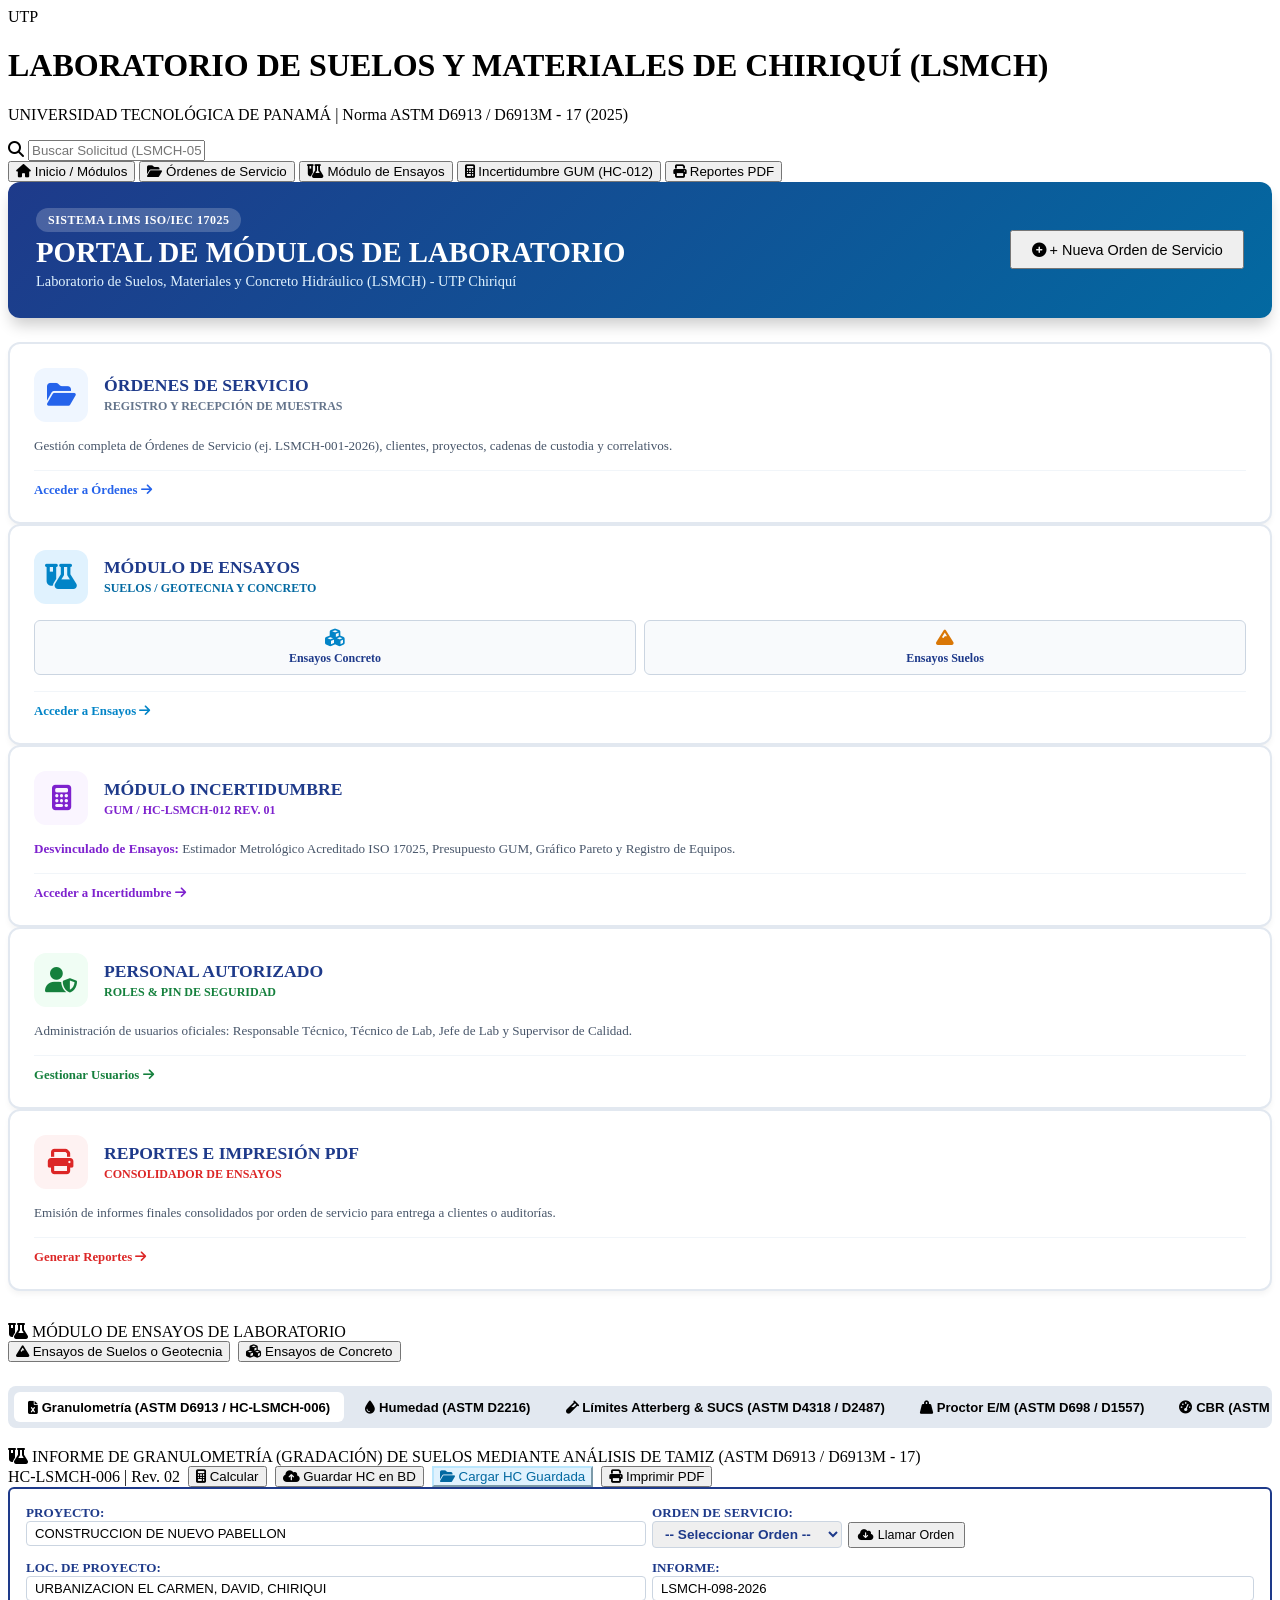
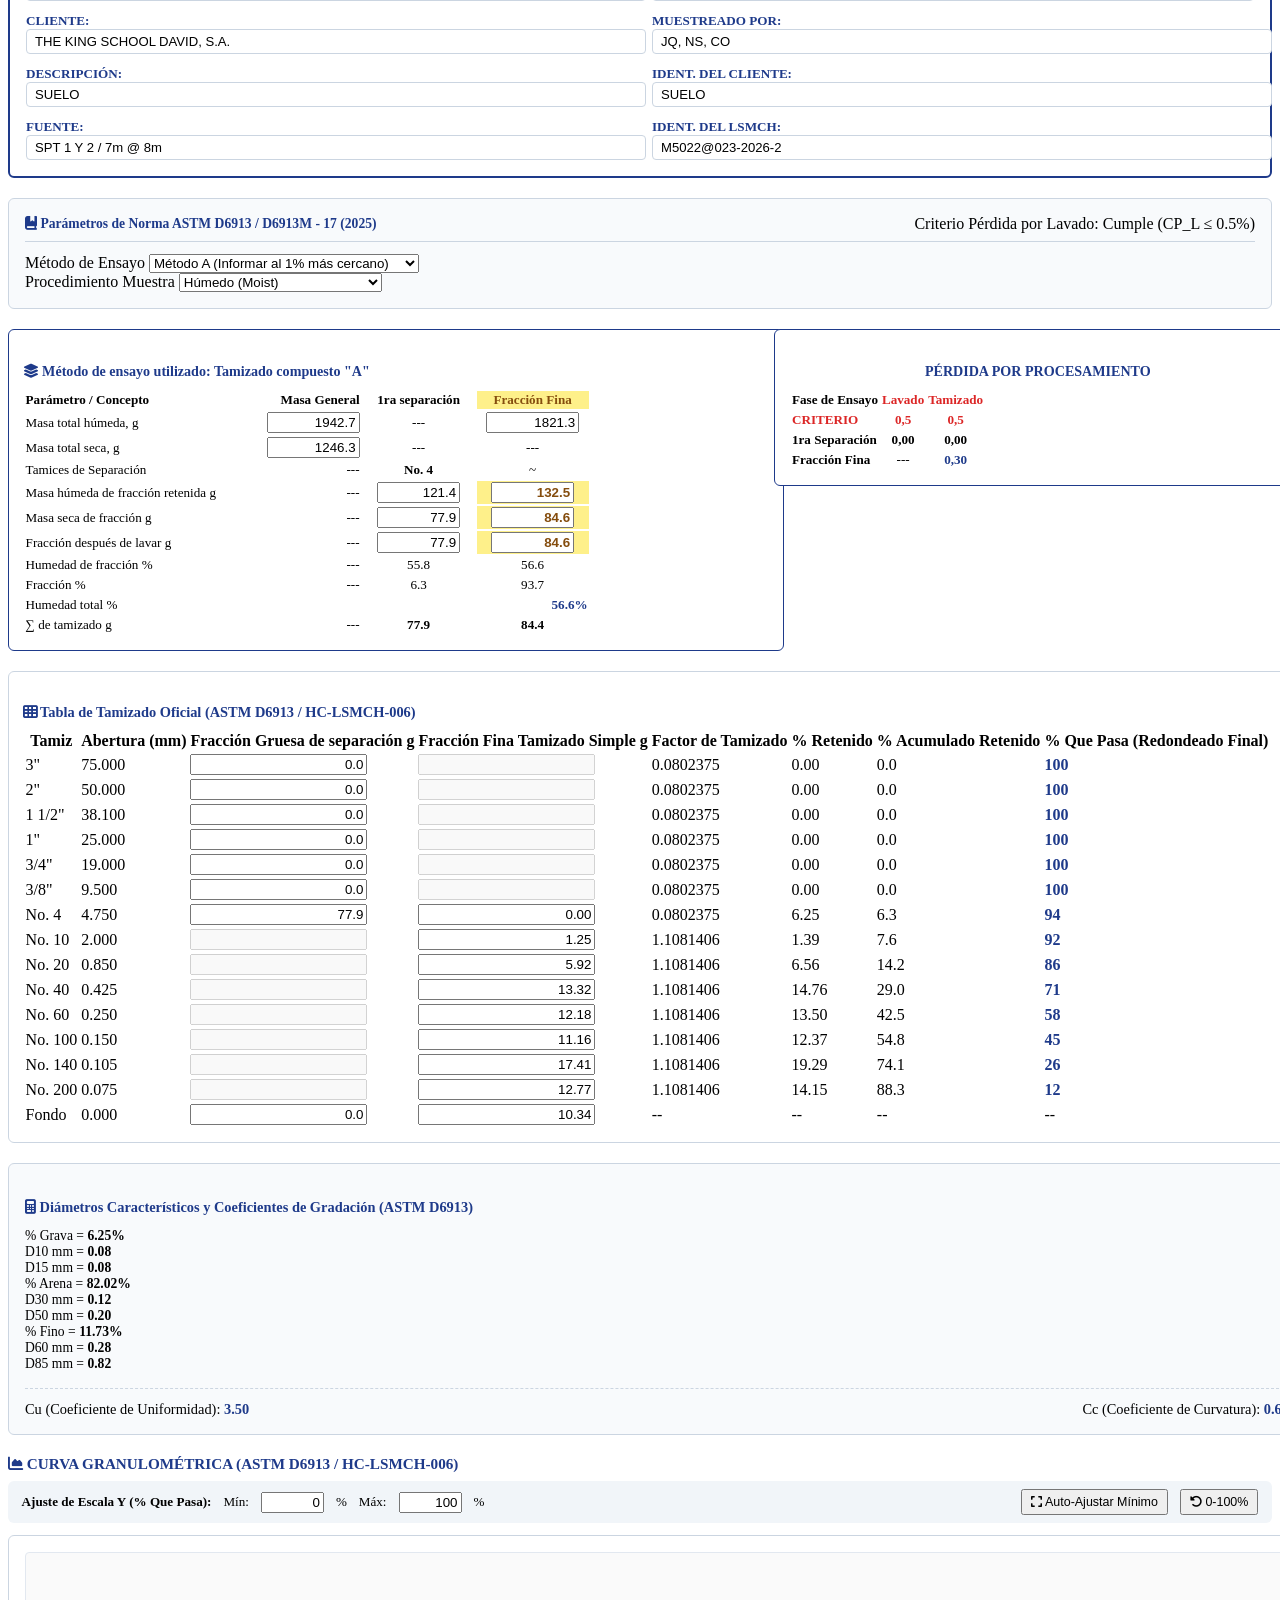
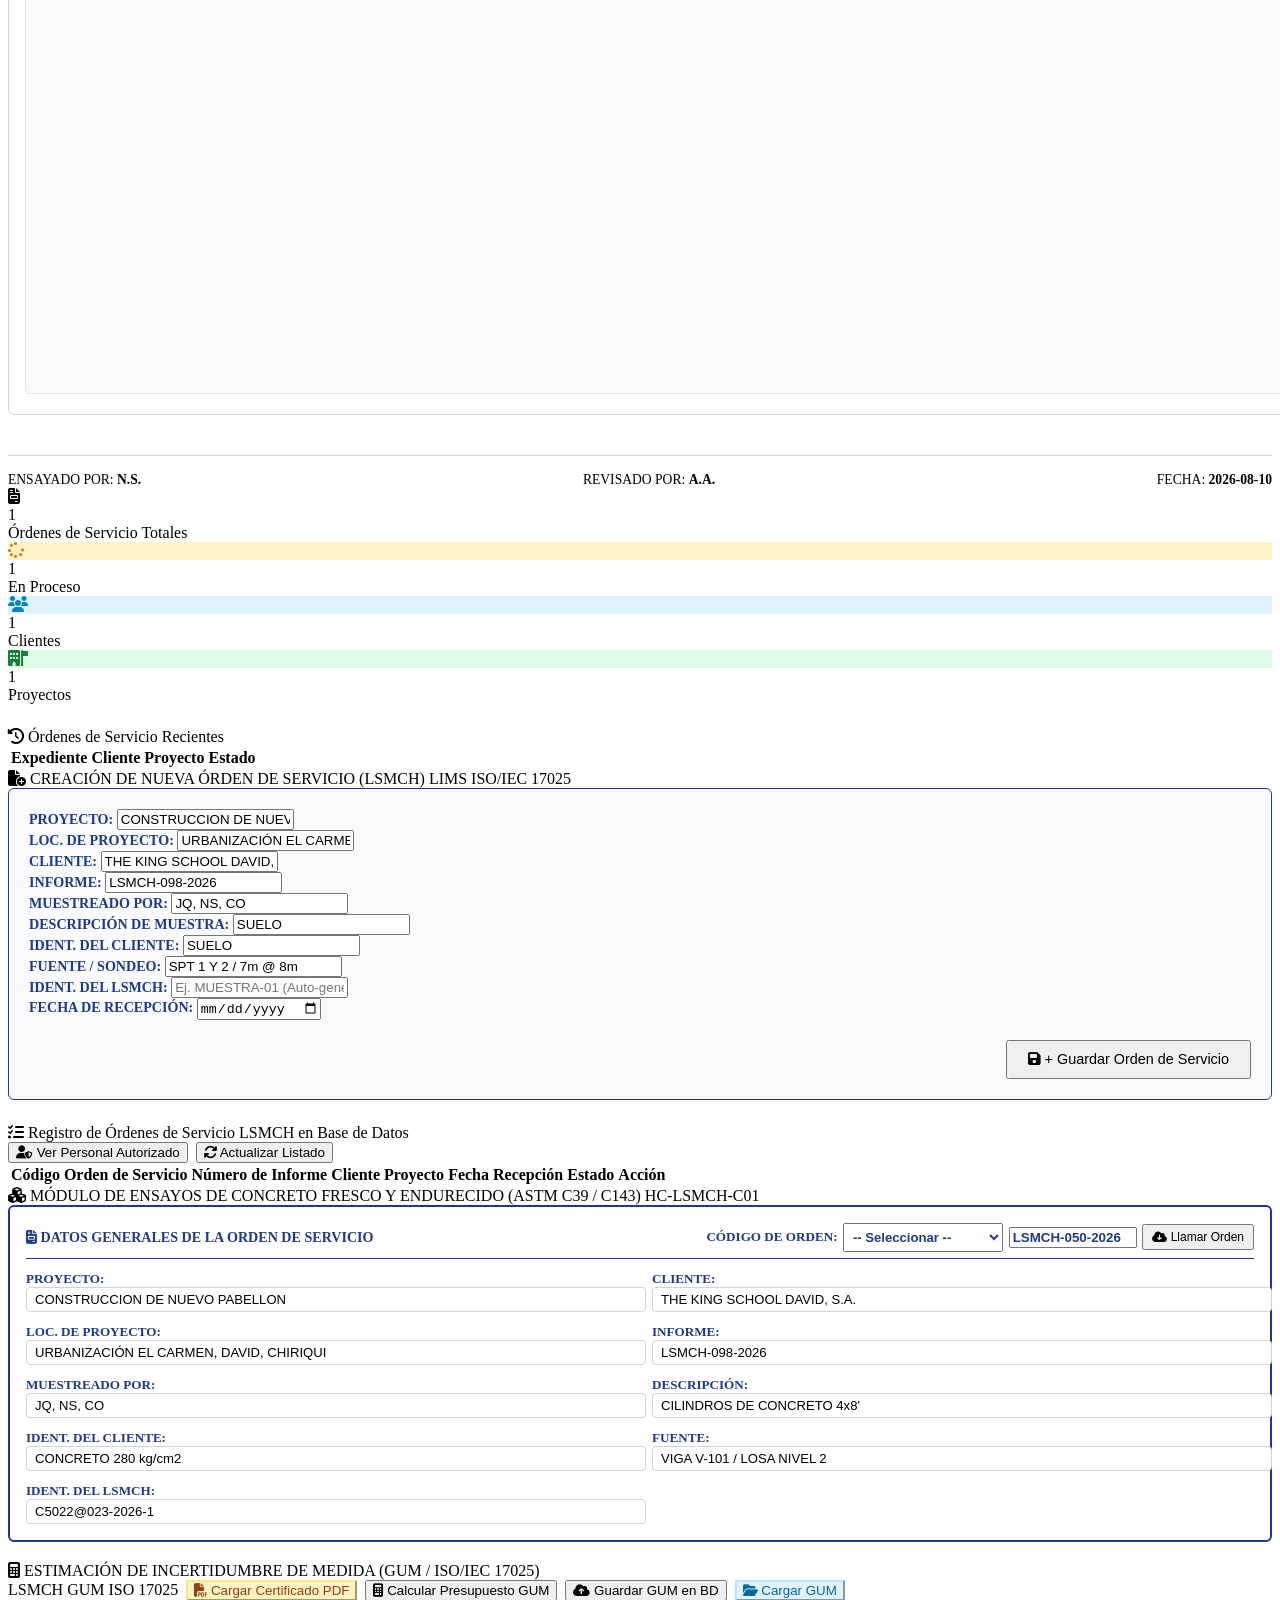
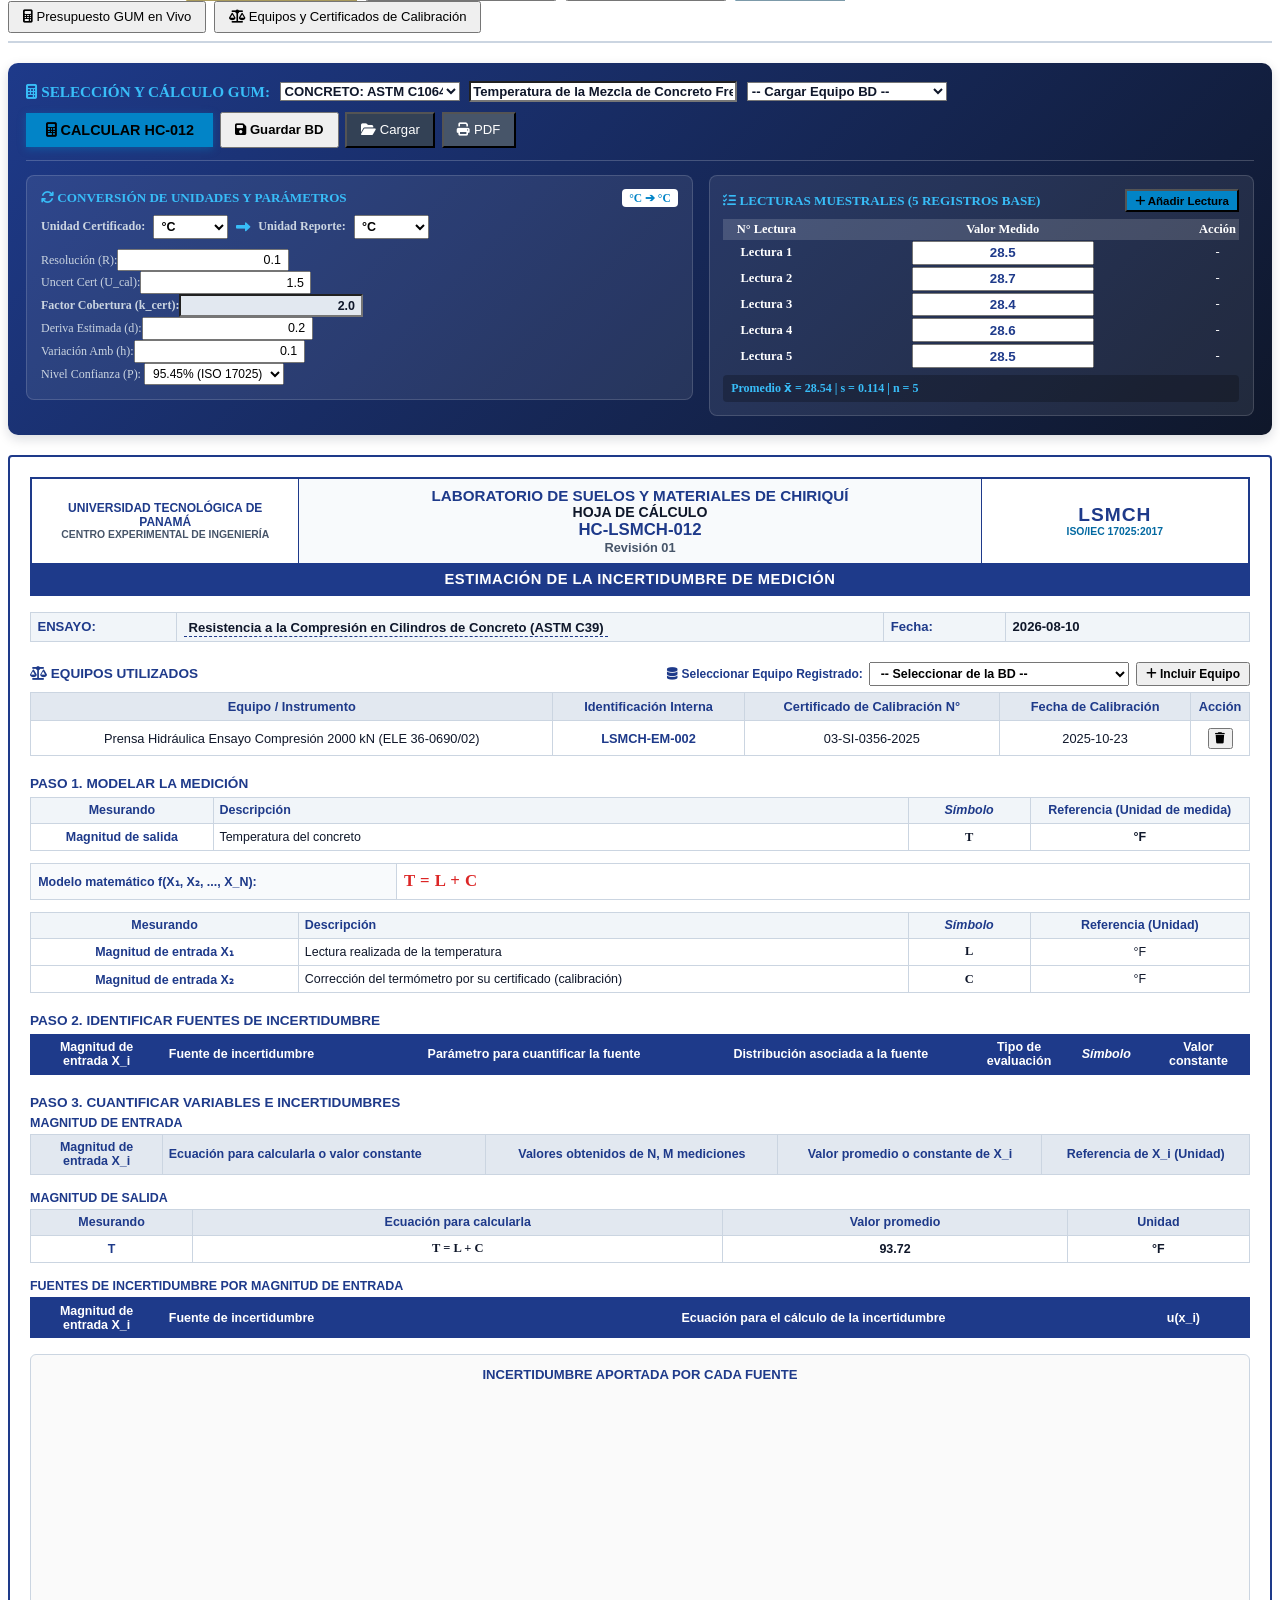
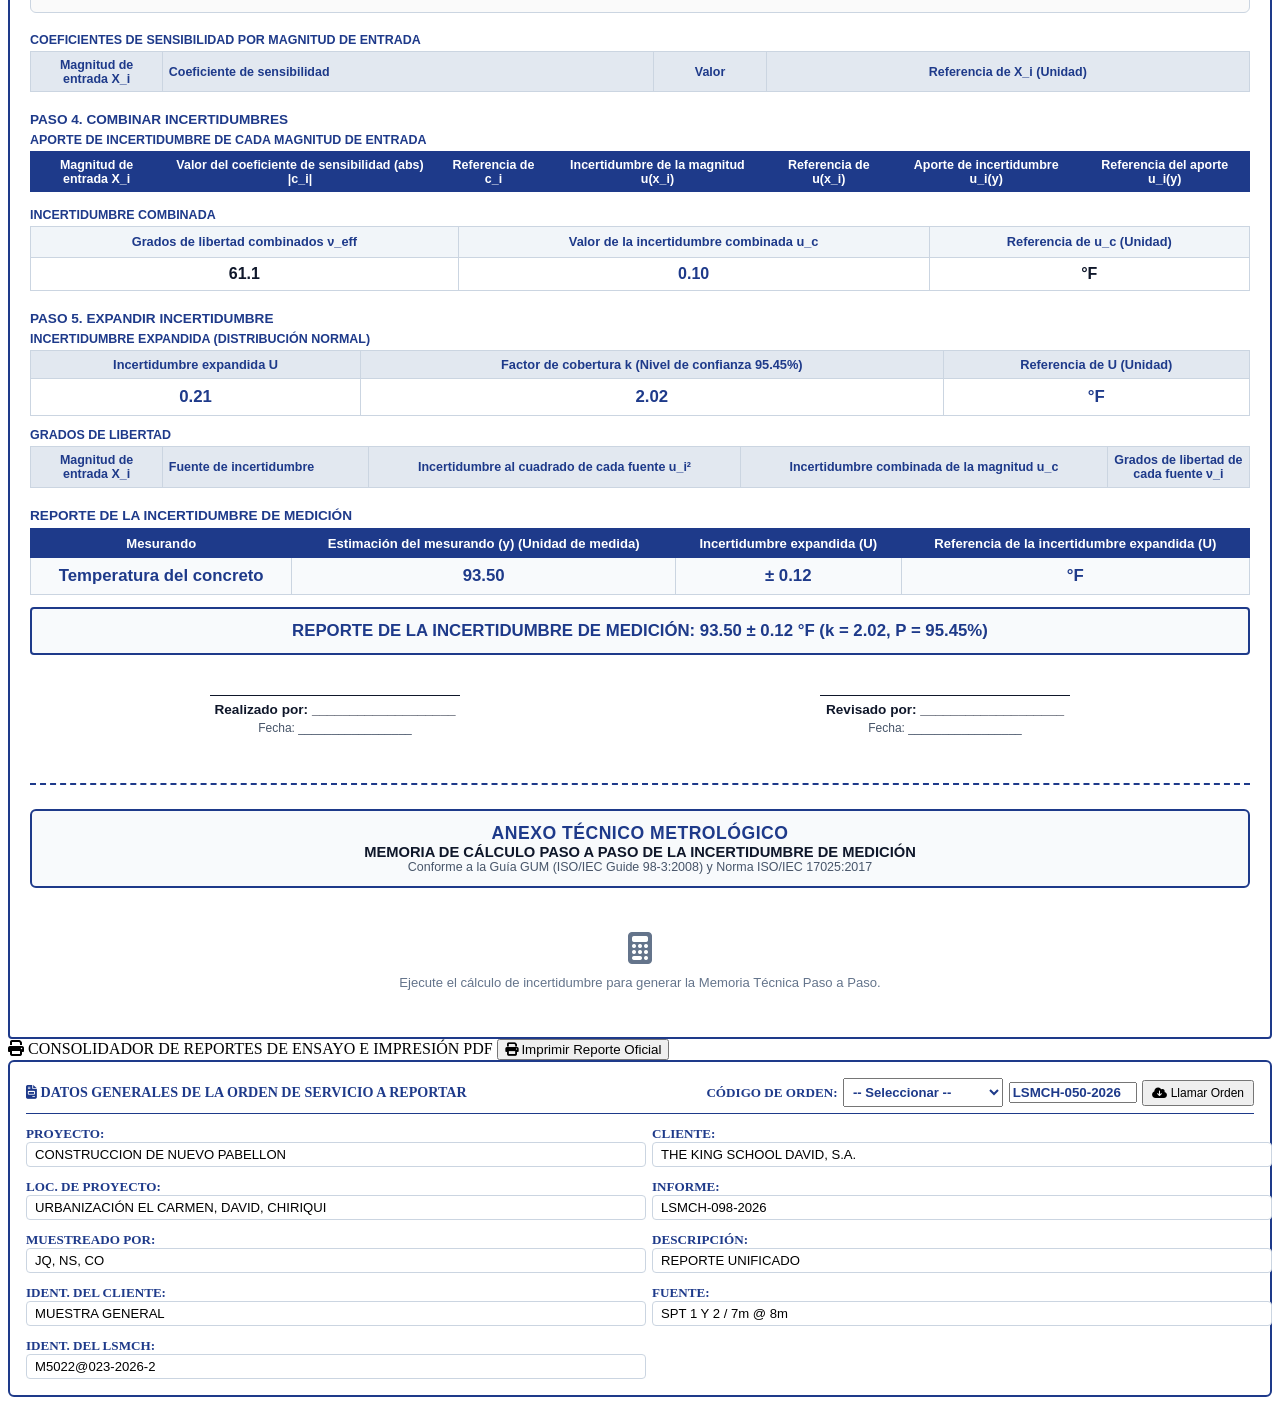
==== commit 64eb685c: "Actualizar ecuacion y simbolos de Temperatura a T = L + C en todo el reporte de la Hoja HC-012" ====
--- a/templates/lims_index.html
+++ b/templates/lims_index.html
@@ -1404,7 +1404,7 @@
                             <td style="border:1px solid #cbd5e1; padding:0.45rem; font-weight:800; color:#1e3a8a; background:#f8fafc; width:30%;">Modelo matemático f(X₁, X₂, ..., X_N):</td>
                             <td style="border:1px solid #cbd5e1; padding:0.45rem; background:#ffffff;">
                                 <div style="font-weight:900; color:#dc2626; font-size:1.05rem; font-family:'Times New Roman', serif; letter-spacing:0.5px;" id="lblHc012EcuacionModelo">
-                                    T = I + C
+                                    T = L + C
                                 </div>
                             </td>
                         </tr>
@@ -1422,8 +1422,8 @@
                         <tbody id="tbodyPaso1Entradas">
                             <tr>
                                 <td style="border:1px solid #cbd5e1; padding:0.35rem; font-weight:800; color:#1e3a8a;">Magnitud de entrada X₁</td>
-                                <td style="border:1px solid #cbd5e1; padding:0.35rem; text-align:left;">Temperatura indicada por el termómetro</td>
-                                <td style="border:1px solid #cbd5e1; padding:0.35rem; font-weight:800; font-family:'Times New Roman', serif;">I</td>
+                                <td style="border:1px solid #cbd5e1; padding:0.35rem; text-align:left;">Lectura realizada de la temperatura</td>
+                                <td style="border:1px solid #cbd5e1; padding:0.35rem; font-weight:800; font-family:'Times New Roman', serif;">L</td>
                                 <td style="border:1px solid #cbd5e1; padding:0.35rem;">°F</td>
                             </tr>
                             <tr>
@@ -1494,7 +1494,7 @@
                         <tbody>
                             <tr style="font-weight:700;">
                                 <td style="border:1px solid #cbd5e1; padding:0.35rem; color:#1e3a8a; font-weight:800;" id="lblPaso3SalidaMesurando">T</td>
-                                <td style="border:1px solid #cbd5e1; padding:0.35rem; font-family:'Times New Roman', serif;" id="lblPaso3SalidaEcuacion">T = I + C</td>
+                                <td style="border:1px solid #cbd5e1; padding:0.35rem; font-family:'Times New Roman', serif;" id="lblPaso3SalidaEcuacion">T = L + C</td>
                                 <td style="border:1px solid #cbd5e1; padding:0.35rem; font-weight:800;" id="lblPaso3SalidaValorPromedio">93.72</td>
                                 <td style="border:1px solid #cbd5e1; padding:0.35rem;" id="lblPaso3SalidaUnidad">°F</td>
                             </tr>
@@ -2965,8 +2965,8 @@
                 };
             } else if (mod.includes('temperatura') || txt.includes('temperatura') || txt.includes('c1064')) {
                 return {
-                    ecuacion: "T = I + C",
-                    descripcion: "Modelo de Medición GUM (ISO/IEC Guide 98-3:2008): T es la temperatura del concreto (°F/°C), I es la temperatura indicada por el termómetro, y C es la corrección del termómetro por su certificado de calibración."
+                    ecuacion: "T = L + C",
+                    descripcion: "Modelo de Medición GUM (ISO/IEC Guide 98-3:2008): T es la temperatura del concreto (°F/°C), L es la lectura realizada de la temperatura (°F/°C), y C es el valor de la corrección a la temperatura medida por certificado."
                 };
 
             } else if (mod.includes('granulometria') || txt.includes('granulometría') || txt.includes('d6913')) {
@@ -3288,9 +3288,11 @@
                                 </tr>
                             `;
                         } else {
+                            const stdVal = (r.num_lecturas && r.num_lecturas > 1) ? `s(L) = ${(r.desviacion_estandar || 0).toFixed(3)}` : '-';
+                            const lecturasStr = arrLecturas.slice(0, 5).join(', ');
                             tbPaso3Mag.innerHTML = `
                                 <tr>
-                                    <td style="border:1px solid #cbd5e1; padding:0.35rem; font-weight:800; color:#1e3a8a;">I</td>
+                                    <td style="border:1px solid #cbd5e1; padding:0.35rem; font-weight:800; color:#1e3a8a;">L</td>
                                     <td style="border:1px solid #cbd5e1; padding:0.35rem; text-align:left;">Lectura realizada de la temperatura</td>
                                     <td style="border:1px solid #cbd5e1; padding:0.35rem; font-size:0.75rem;">[${lecturasStr}]<br><small style="color:#0284c7; font-weight:800;">${stdVal}</small></td>
                                     <td style="border:1px solid #cbd5e1; padding:0.35rem; font-weight:800;">${tempFinal.toFixed(2)}</td>
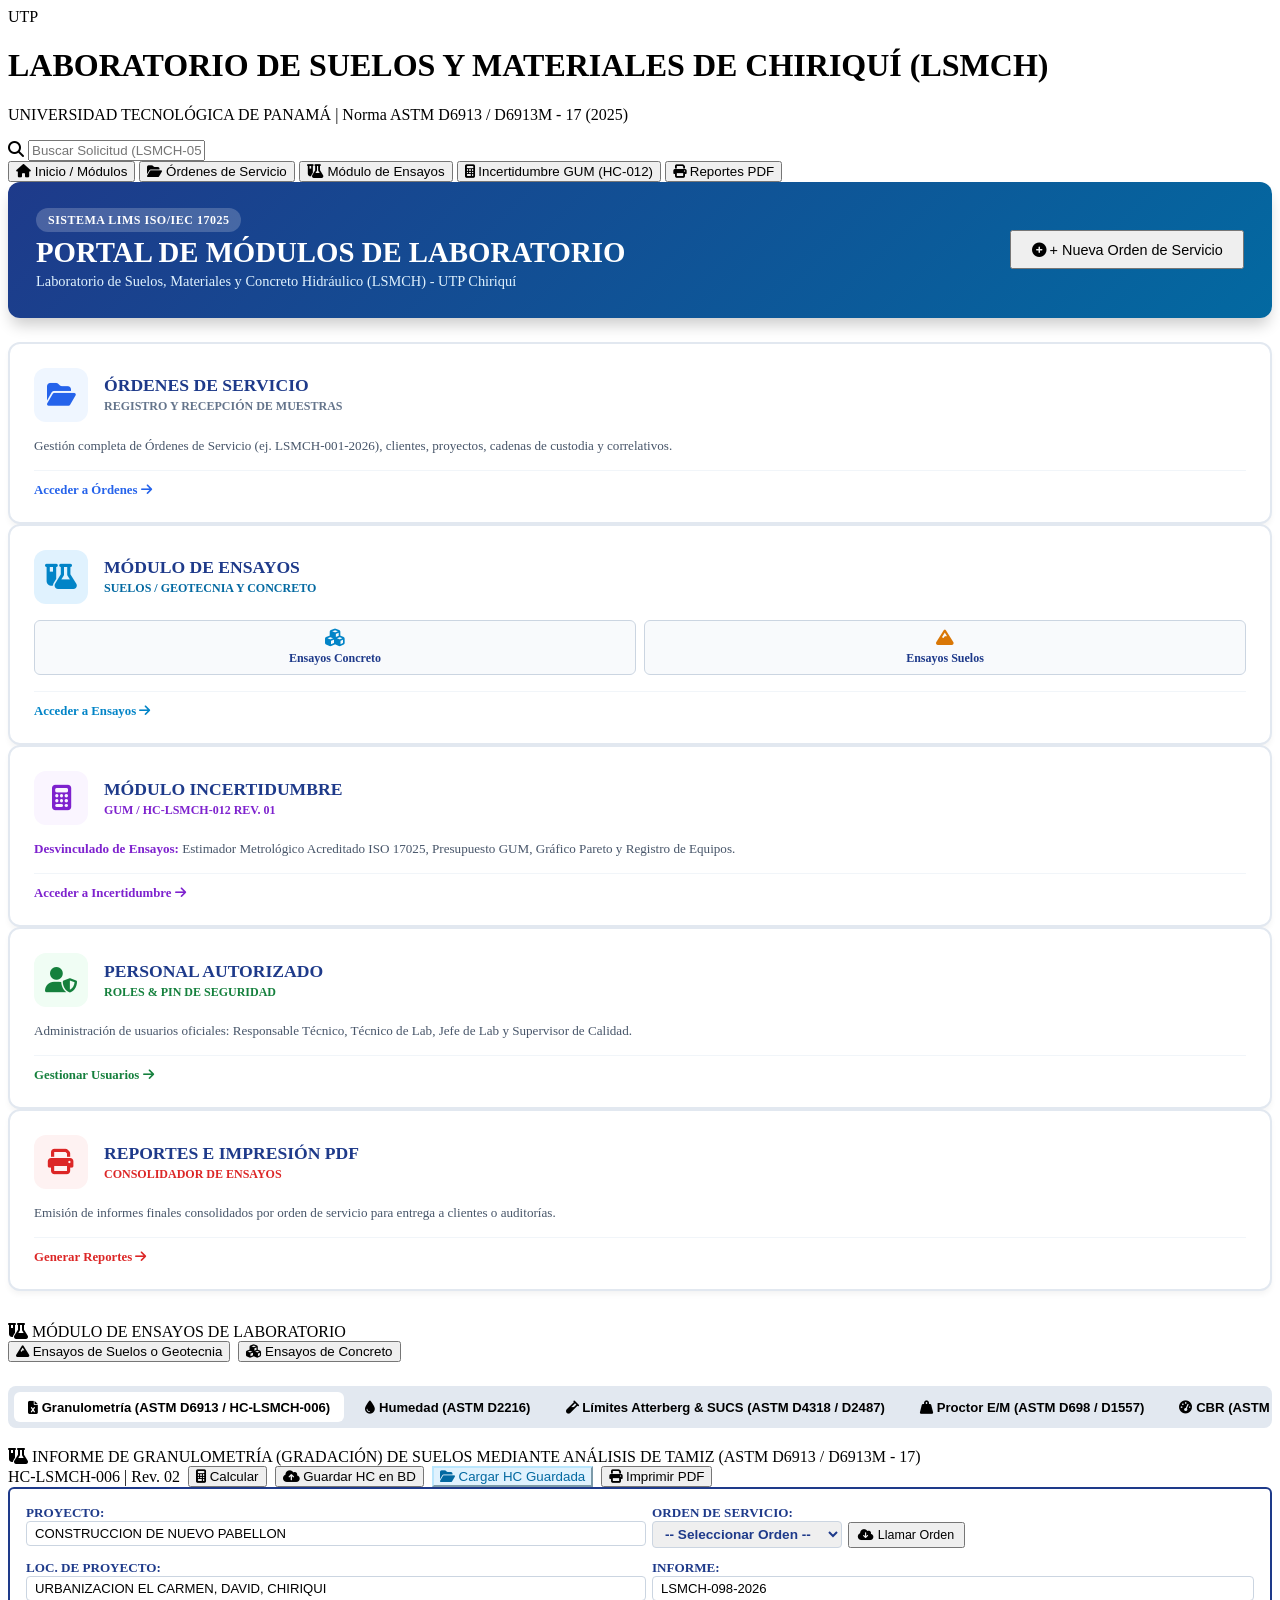
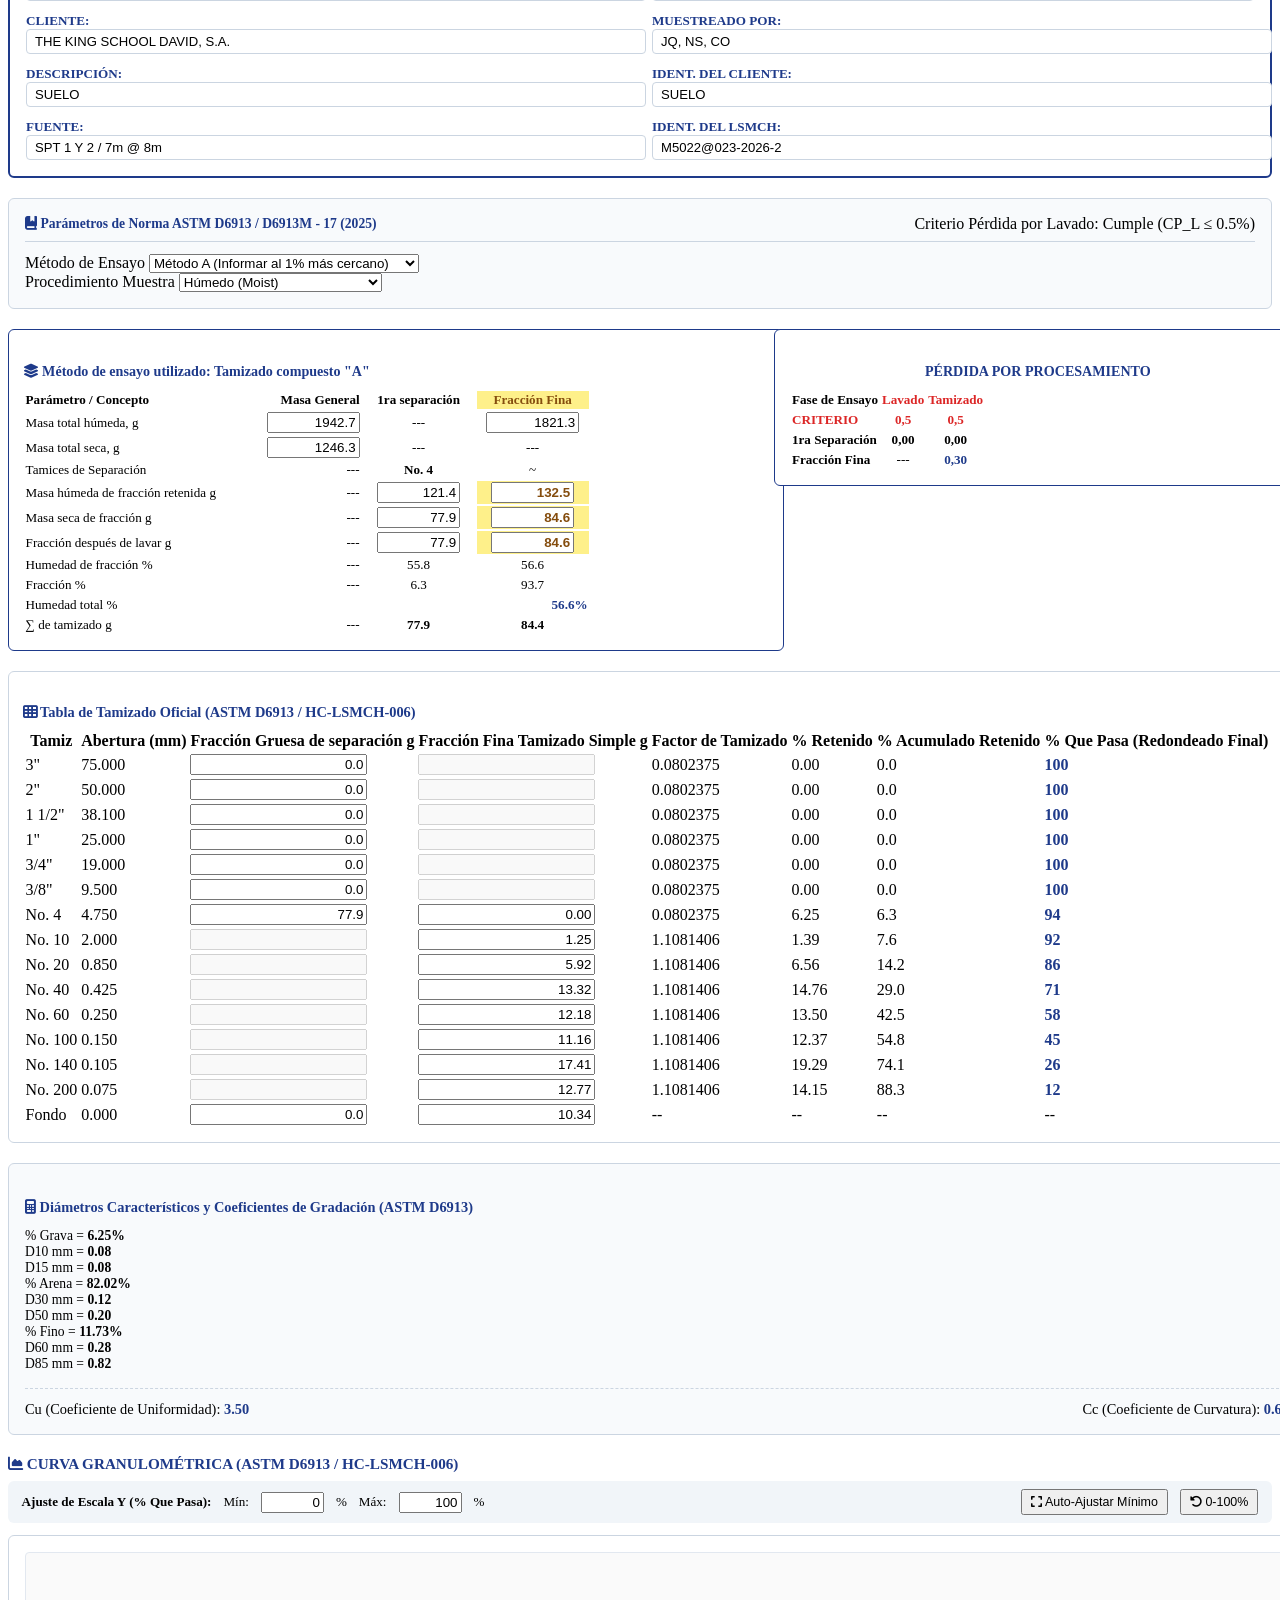
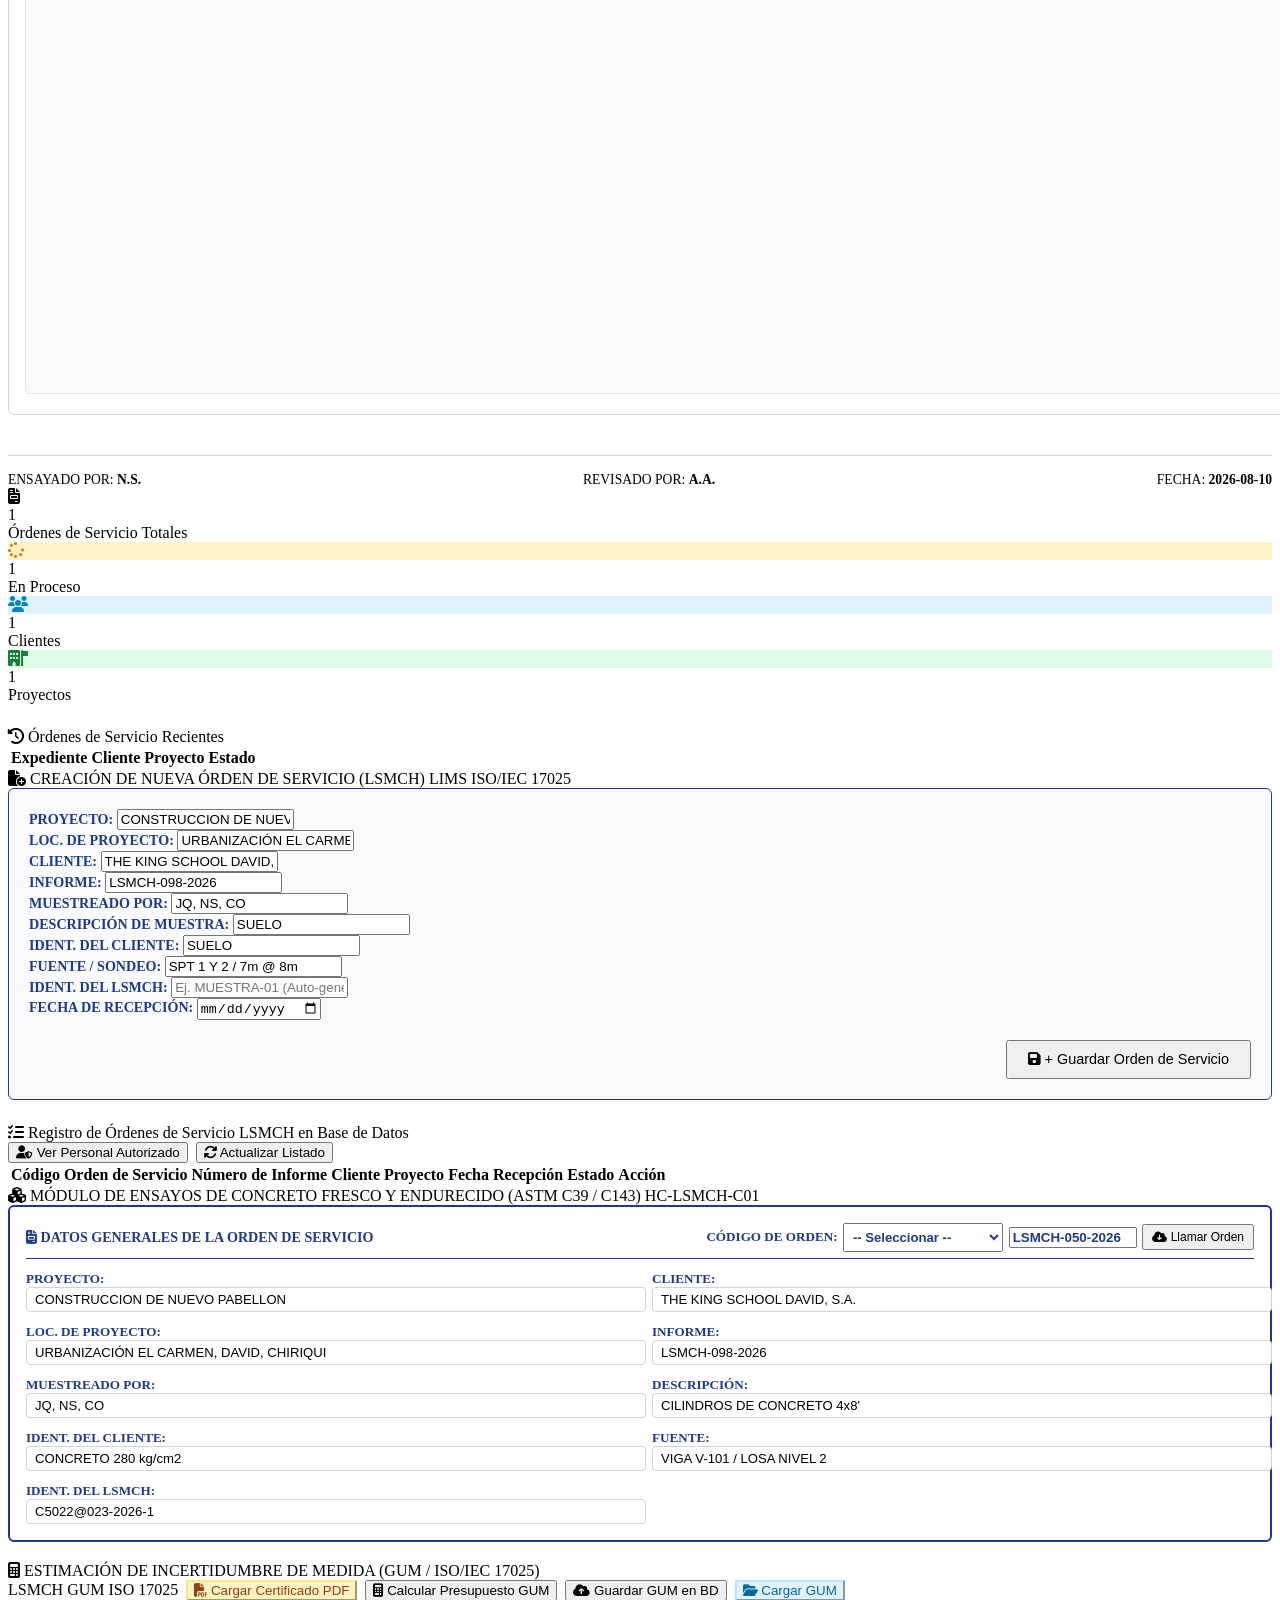
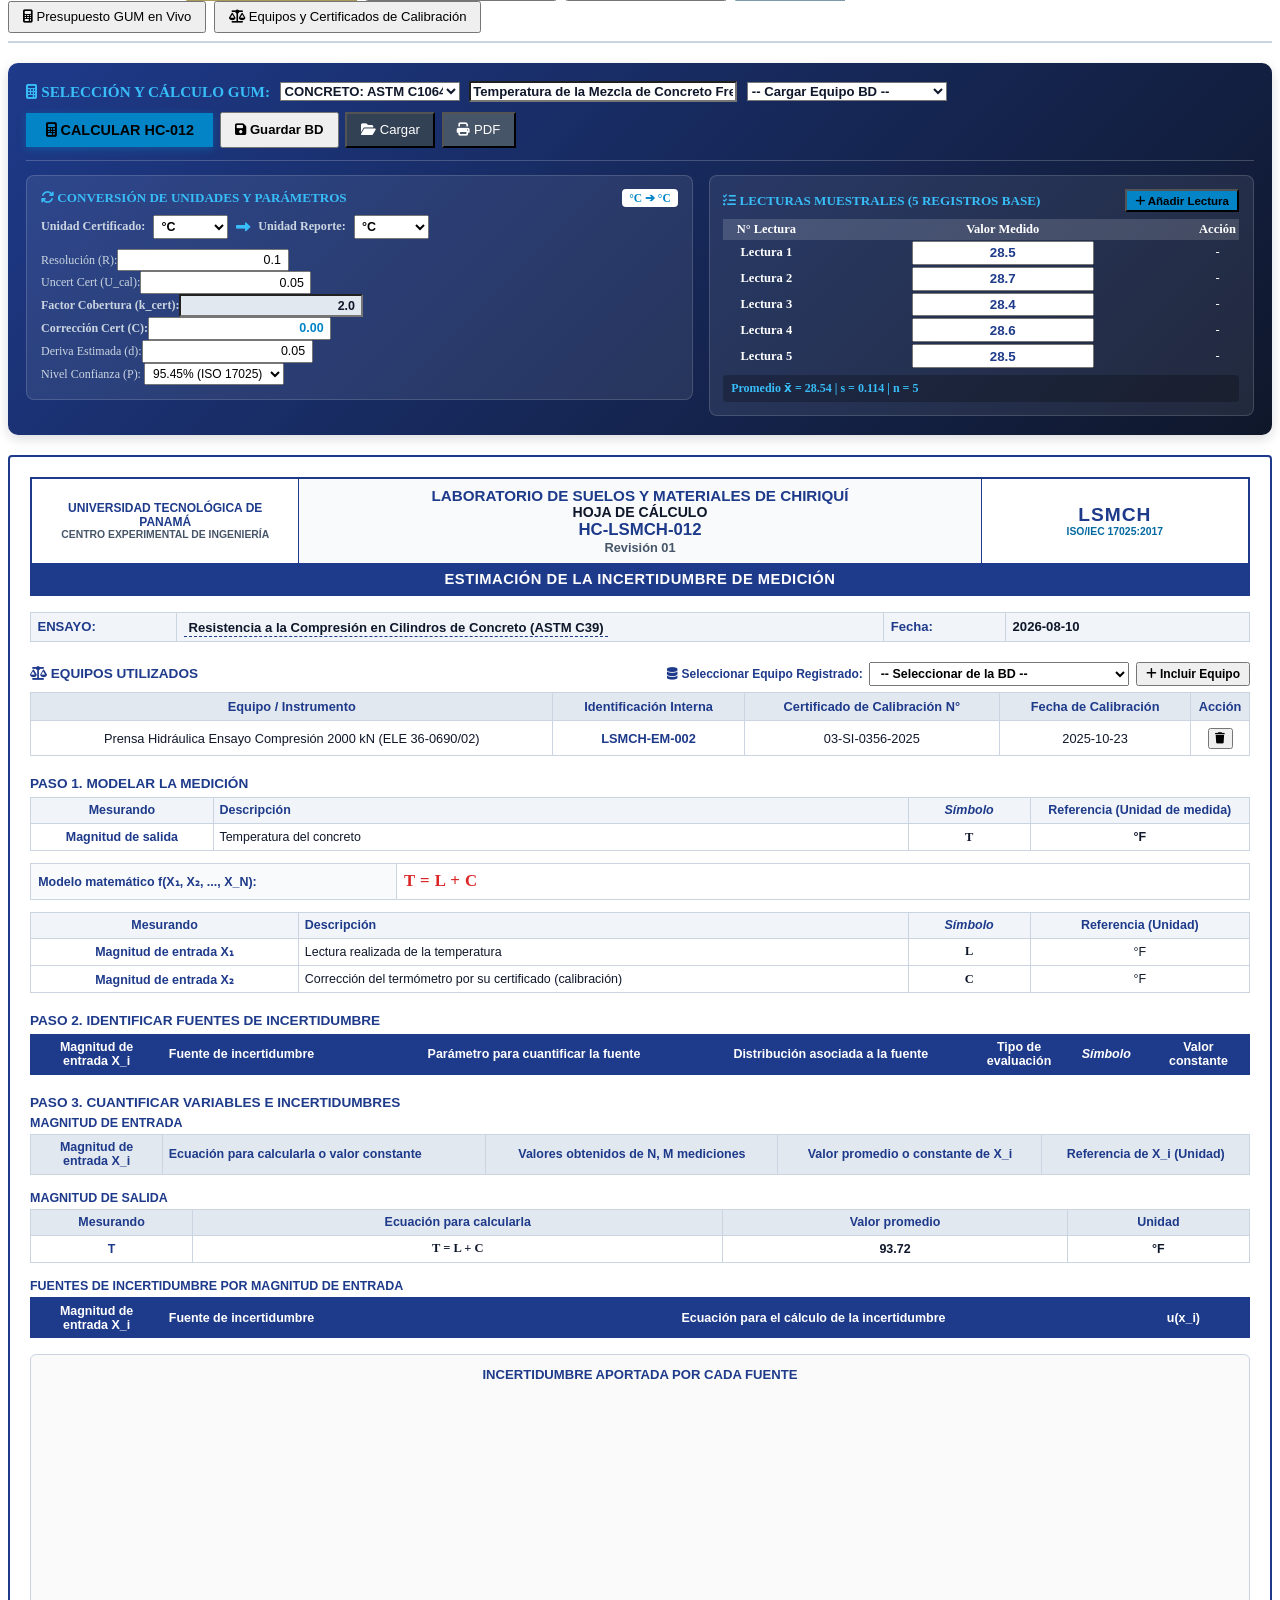
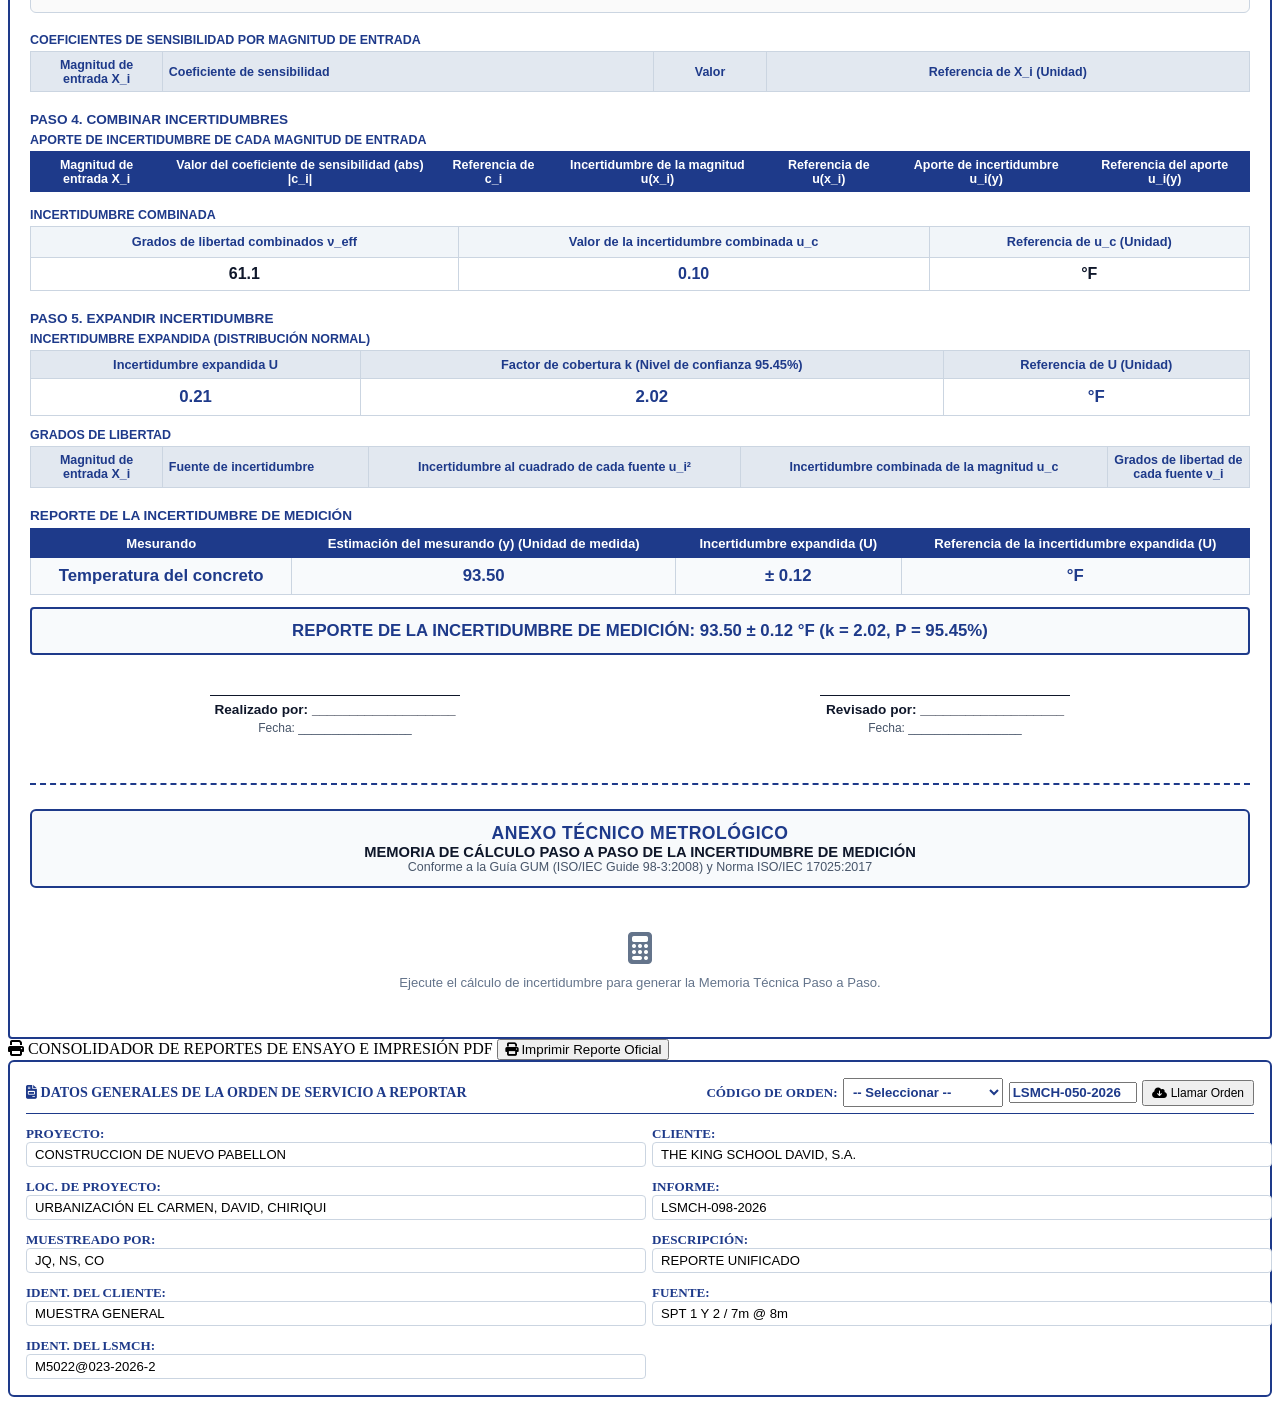
==== commit 233e9778: "Implementar interpolacion lineal metrologica exacta para la correccion C del certificado en el rango" ====
--- a/templates/lims_index.html
+++ b/templates/lims_index.html
@@ -1250,11 +1250,11 @@
 
                                 <div class="grid-3" style="gap:0.4rem; font-size:0.75rem;">
                                     <div><label style="color:#cbd5e1;">Resolución (R):</label><input type="number" step="0.001" id="gumResolucion" class="form-control" value="0.1" style="padding:0.15rem 0.35rem; font-size:0.78rem;"></div>
-                                    <div><label style="color:#cbd5e1;">Uncert Cert (U_cal):</label><input type="number" step="0.001" id="gumUCal" class="form-control" value="1.5" style="padding:0.15rem 0.35rem; font-size:0.78rem;"></div>
+                                    <div><label style="color:#cbd5e1;">Uncert Cert (U_cal):</label><input type="number" step="0.001" id="gumUCal" class="form-control" value="0.05" style="padding:0.15rem 0.35rem; font-size:0.78rem;"></div>
                                     <div><label style="color:#cbd5e1; font-weight:800;">Factor Cobertura (k_cert):</label><input type="number" step="0.1" id="gumKCal" class="form-control" value="2.0" readonly style="padding:0.15rem 0.35rem; font-size:0.78rem; background:#e2e8f0; color:#0f172a; font-weight:800;" title="El factor de cobertura k para certificados de calibración siempre es 2.00 conforme a metrología ISO 17025"></div>
 
-                                    <div><label style="color:#cbd5e1;">Deriva Estimada (d):</label><input type="number" step="0.001" id="gumDeriva" class="form-control" value="0.2" style="padding:0.15rem 0.35rem; font-size:0.78rem;"></div>
-                                    <div><label style="color:#cbd5e1;">Variación Amb (h):</label><input type="number" step="0.001" id="gumHomogeneidad" class="form-control" value="0.1" style="padding:0.15rem 0.35rem; font-size:0.78rem;"></div>
+                                    <div><label style="color:#cbd5e1; font-weight:800;">Corrección Cert (C):</label><input type="number" step="0.01" id="gumCorreccion" class="form-control" value="0.00" style="padding:0.15rem 0.35rem; font-size:0.78rem; font-weight:800; color:#0284c7;" title="Valor de la corrección del certificado interpolado para el rango de medición"></div>
+                                    <div><label style="color:#cbd5e1;">Deriva Estimada (d):</label><input type="number" step="0.001" id="gumDeriva" class="form-control" value="0.05" style="padding:0.15rem 0.35rem; font-size:0.78rem;"></div>
                                     <div><label style="color:#cbd5e1;">Nivel Confianza (P):</label>
                                         <select id="gumConfianza" class="form-control" style="padding:0.15rem 0.25rem; font-size:0.75rem;">
                                             <option value="0.9545">95.45% (ISO 17025)</option>
@@ -1262,6 +1262,7 @@
                                         </select>
                                     </div>
                                 </div>
+
                             </div>
 
                             <!-- COLUMNA 2: SECCIÓN DE LECTURAS MUESTRALES (TABLA BASE 5 REGISTROS + BOTÓN AÑADIR) -->
@@ -3197,10 +3198,9 @@
             const resolucion = parseFloat(document.getElementById('gumResolucion').value) || 0.1;
             const uCal = parseFloat(document.getElementById('gumUCal').value) || 1.0;
             const kCal = 2.0; // El factor de cobertura para el certificado de calibración siempre es 2.0
-            const deriva = parseFloat(document.getElementById('gumDeriva').value) || 0.1;
-
-            const homog = parseFloat(document.getElementById('gumHomogeneidad').value) || 0.0;
-
+            const correccion = parseFloat(document.getElementById('gumCorreccion')?.value) || 0.0;
+            const deriva = parseFloat(document.getElementById('gumDeriva')?.value) || 0.05;
+            const homog = parseFloat(document.getElementById('gumHomogeneidad')?.value) || 0.0;
 
             try {
                 const res = await fetch('/api/lims/incertidumbre/evaluar', {
@@ -3211,6 +3211,7 @@
                         resolucion: resolucion,
                         u_calibracion: uCal,
                         k_calibracion: kCal,
+                        correccion: correccion,
                         deriva: deriva,
                         homogeneidad: homog,
                         modulo: mod,
@@ -3218,6 +3219,7 @@
                         unidad_origen: unidadOrigen
                     })
                 });
+
 
 
                 const data = await res.json();
@@ -3300,11 +3302,12 @@
                                 </tr>
                                 <tr>
                                     <td style="border:1px solid #cbd5e1; padding:0.35rem; font-weight:800; color:#1e3a8a;">C</td>
-                                    <td style="border:1px solid #cbd5e1; padding:0.35rem; text-align:left;">Valor de la corrección a la temperatura medida</td>
+                                    <td style="border:1px solid #cbd5e1; padding:0.35rem; text-align:left;">Valor de la corrección a la temperatura medida (interpolada del certificado)</td>
                                     <td style="border:1px solid #cbd5e1; padding:0.35rem;">-</td>
-                                    <td style="border:1px solid #cbd5e1; padding:0.35rem; font-weight:800;">0.00</td>
+                                    <td style="border:1px solid #cbd5e1; padding:0.35rem; font-weight:800; color:#0284c7;">${(r.correccion_aplicada !== undefined ? r.correccion_aplicada : correccion).toFixed(2)}</td>
                                     <td style="border:1px solid #cbd5e1; padding:0.35rem;">${unidad}</td>
                                 </tr>
+
                             `;
                         }
                     }
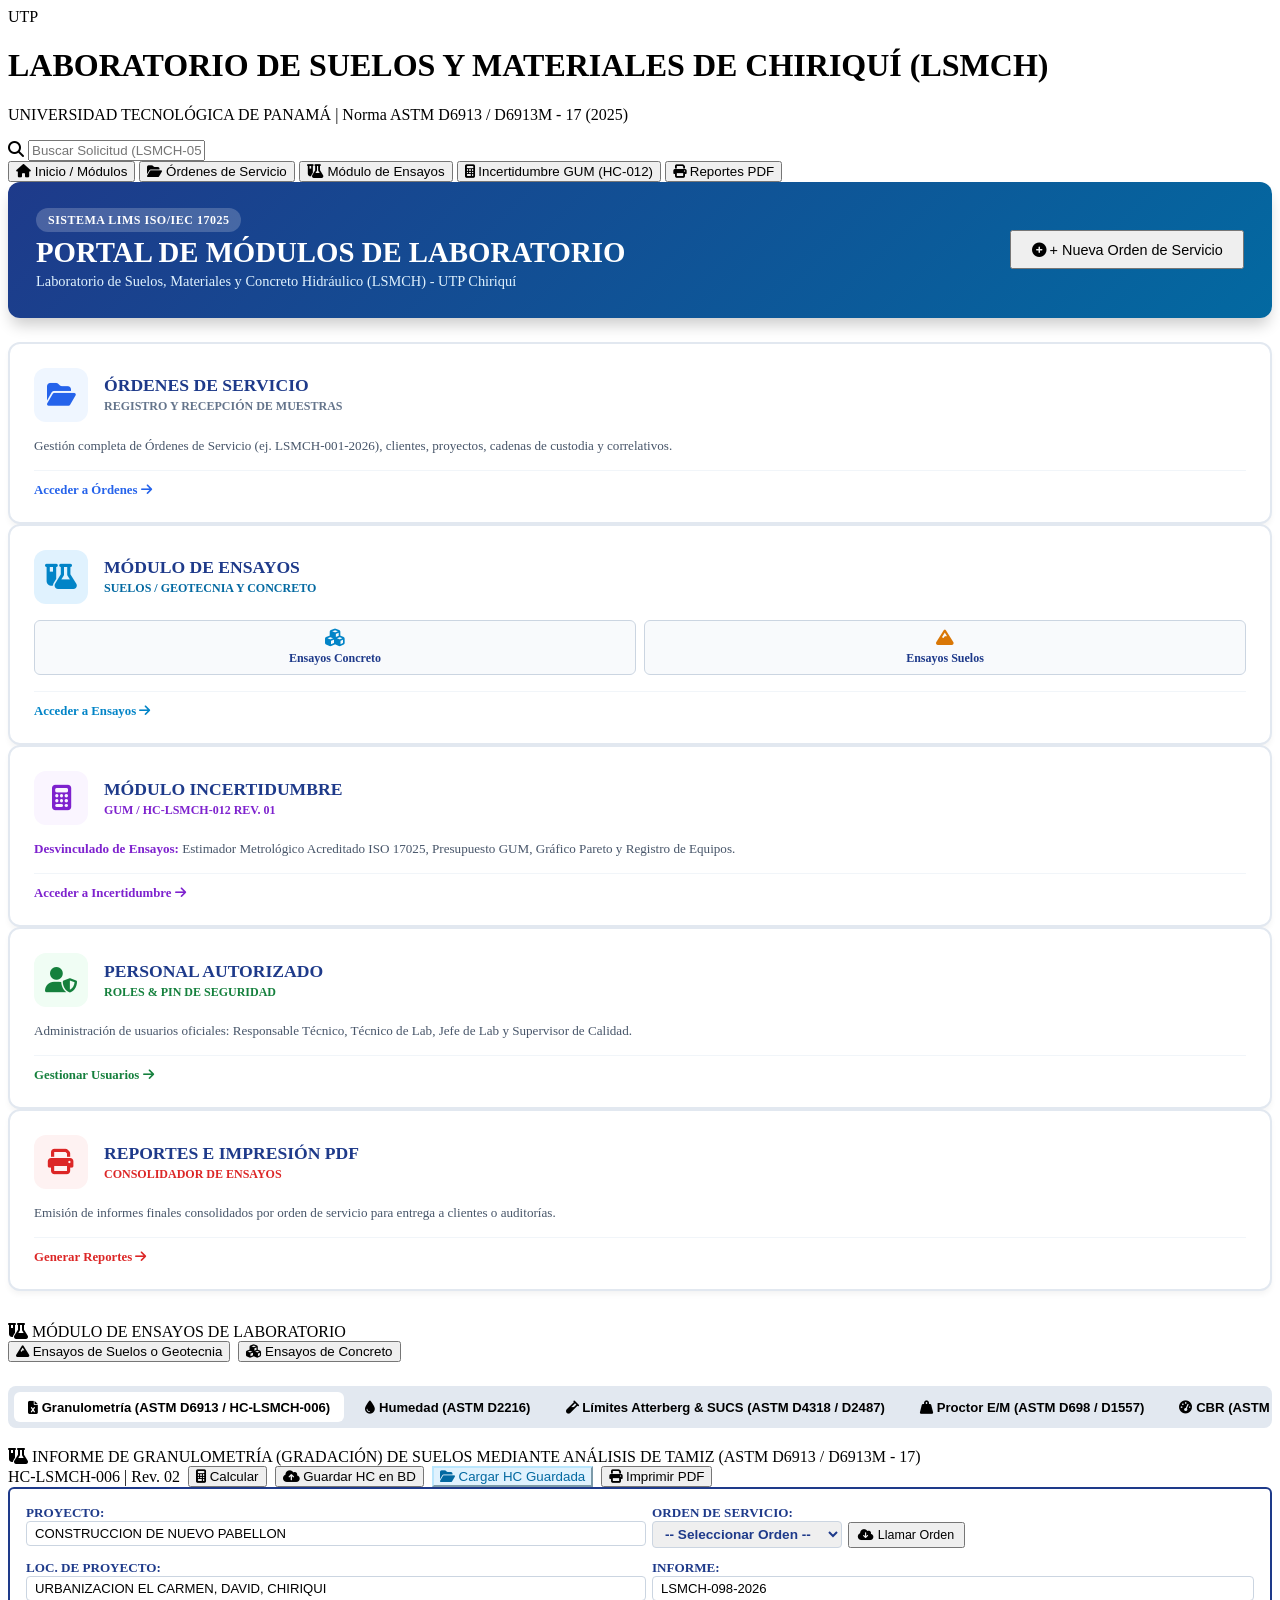
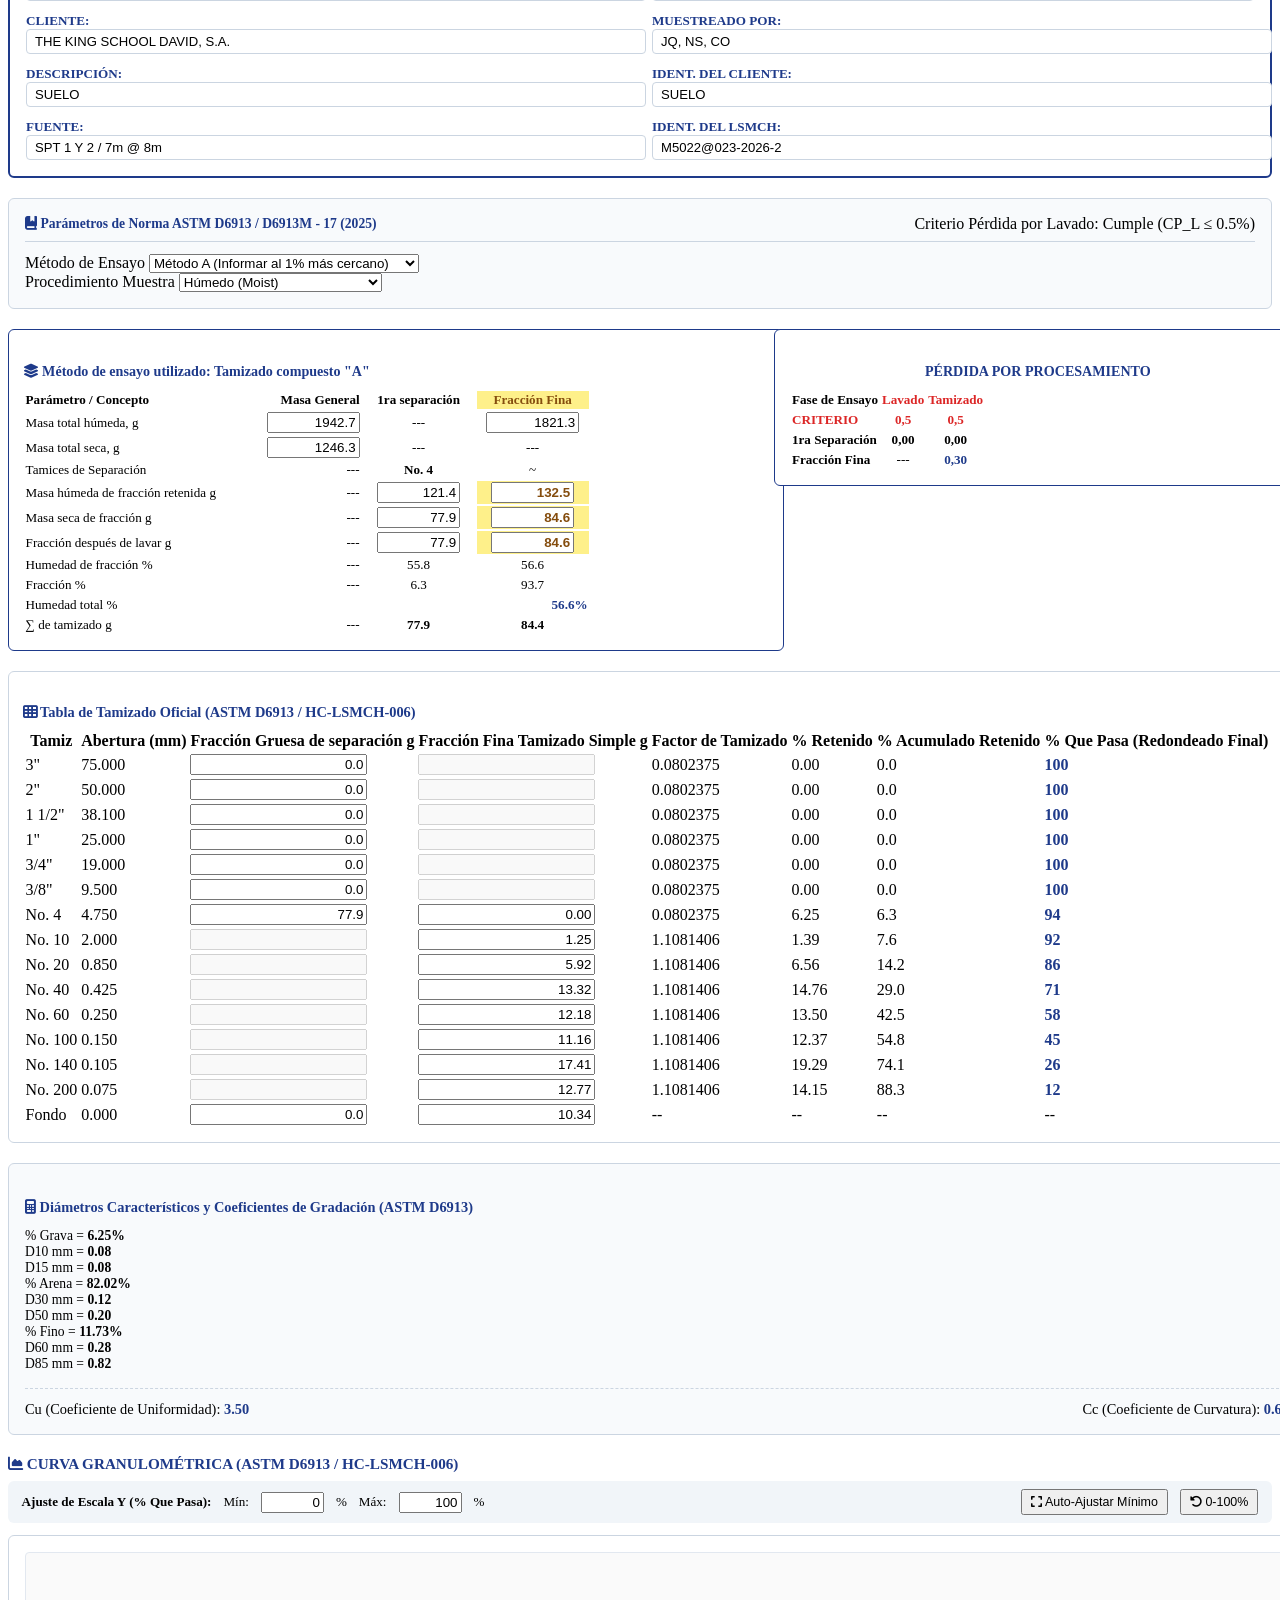
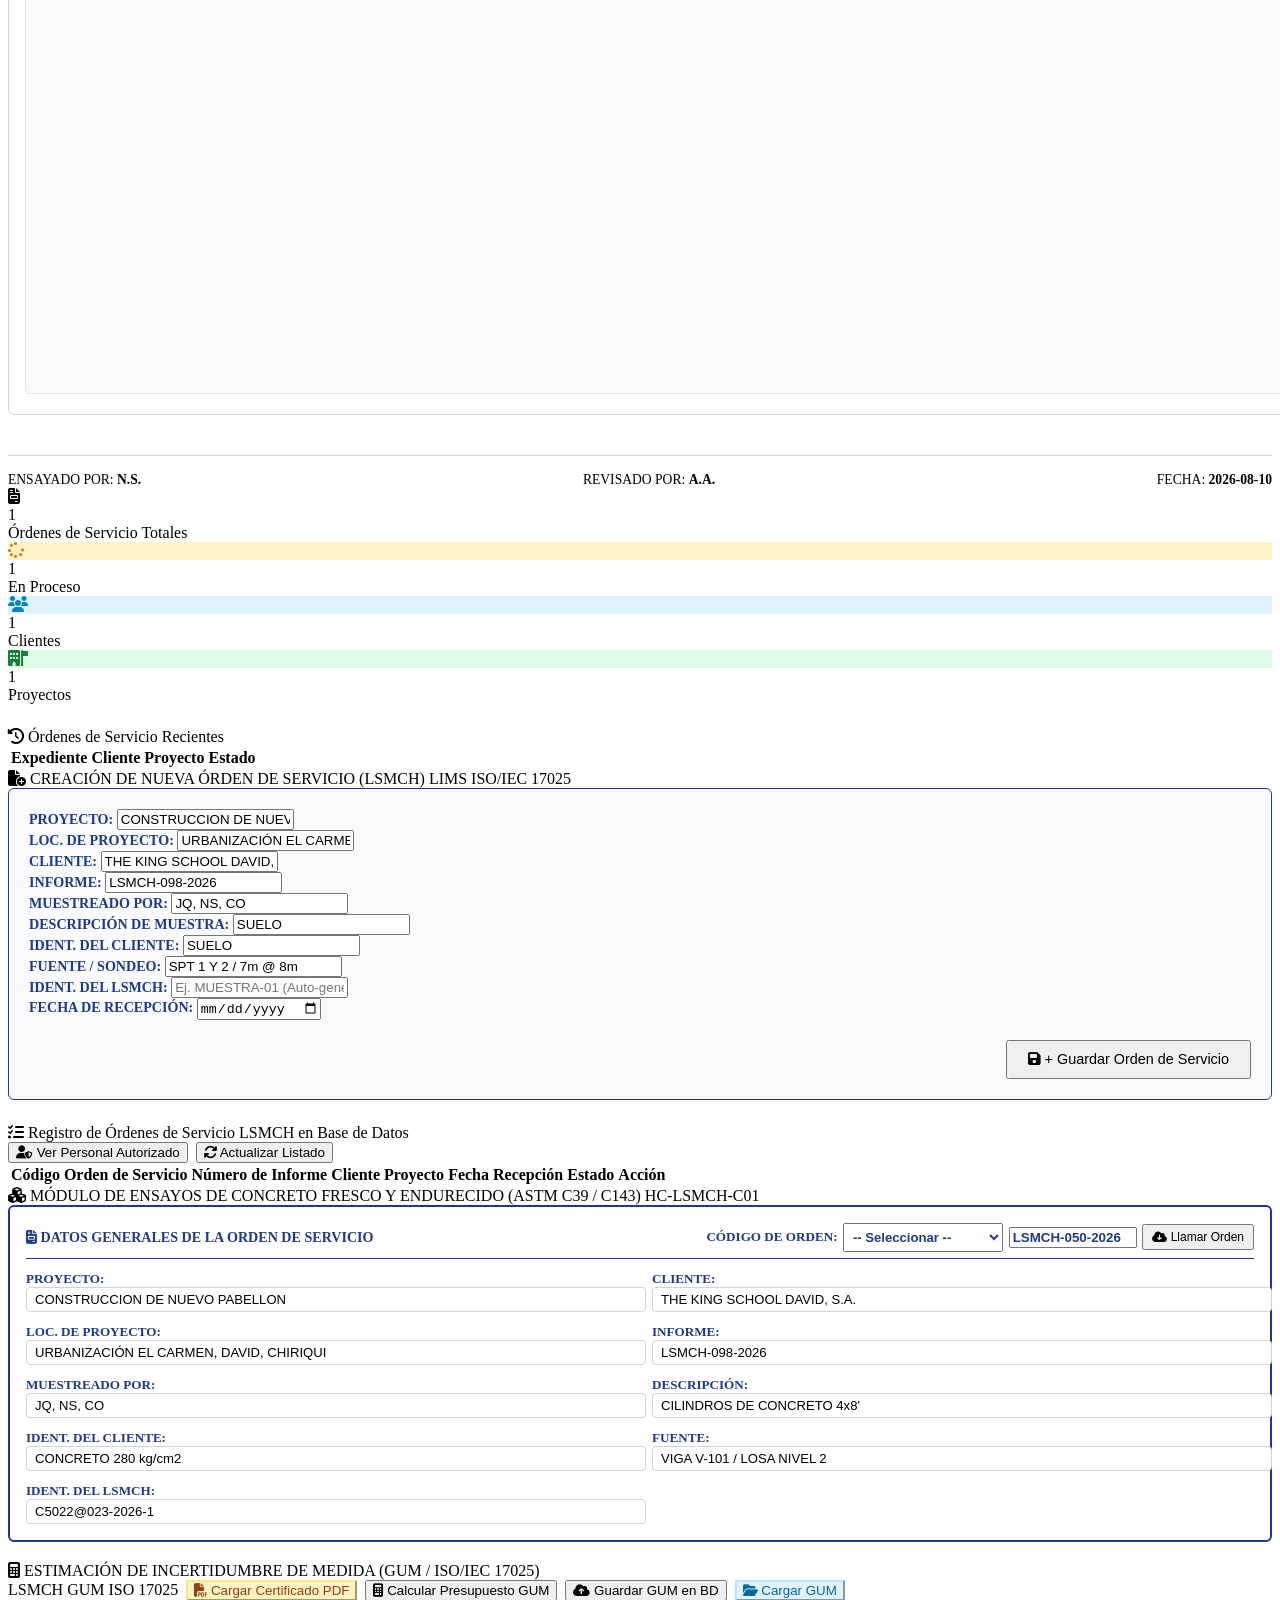
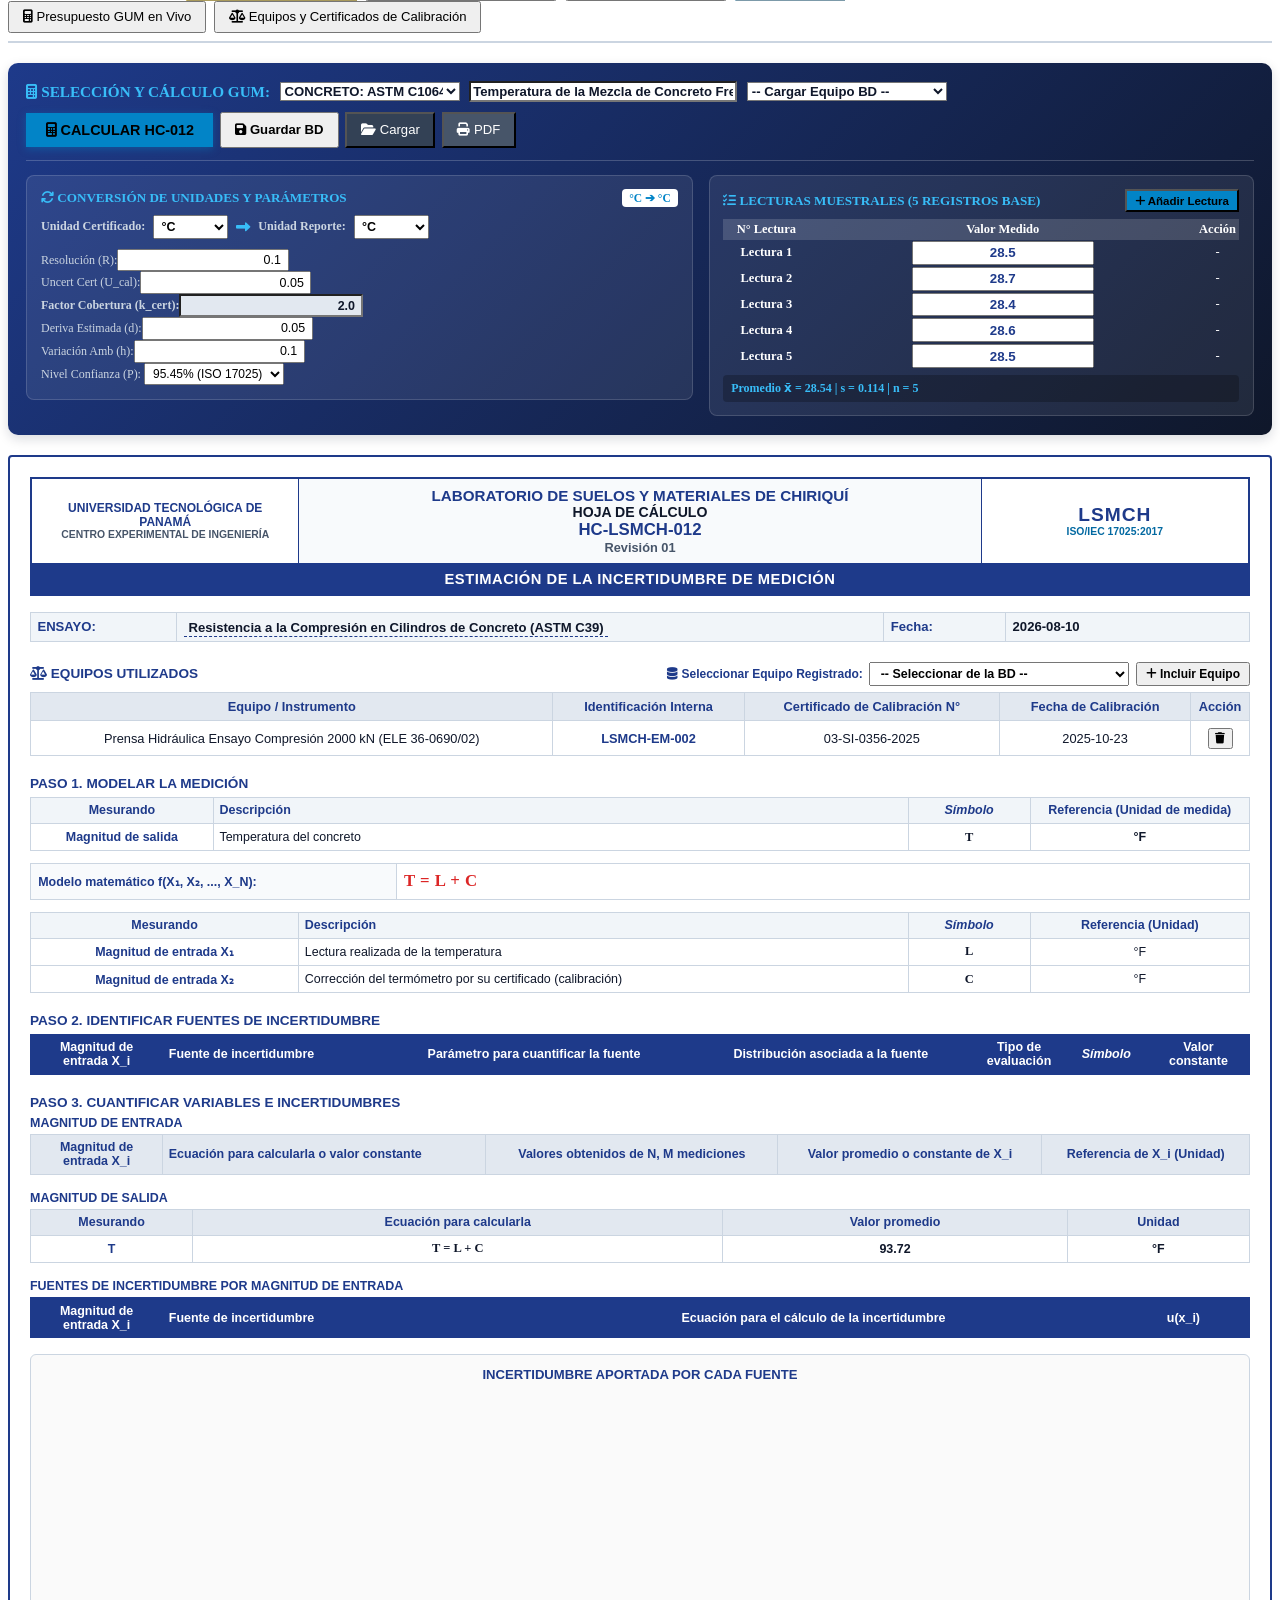
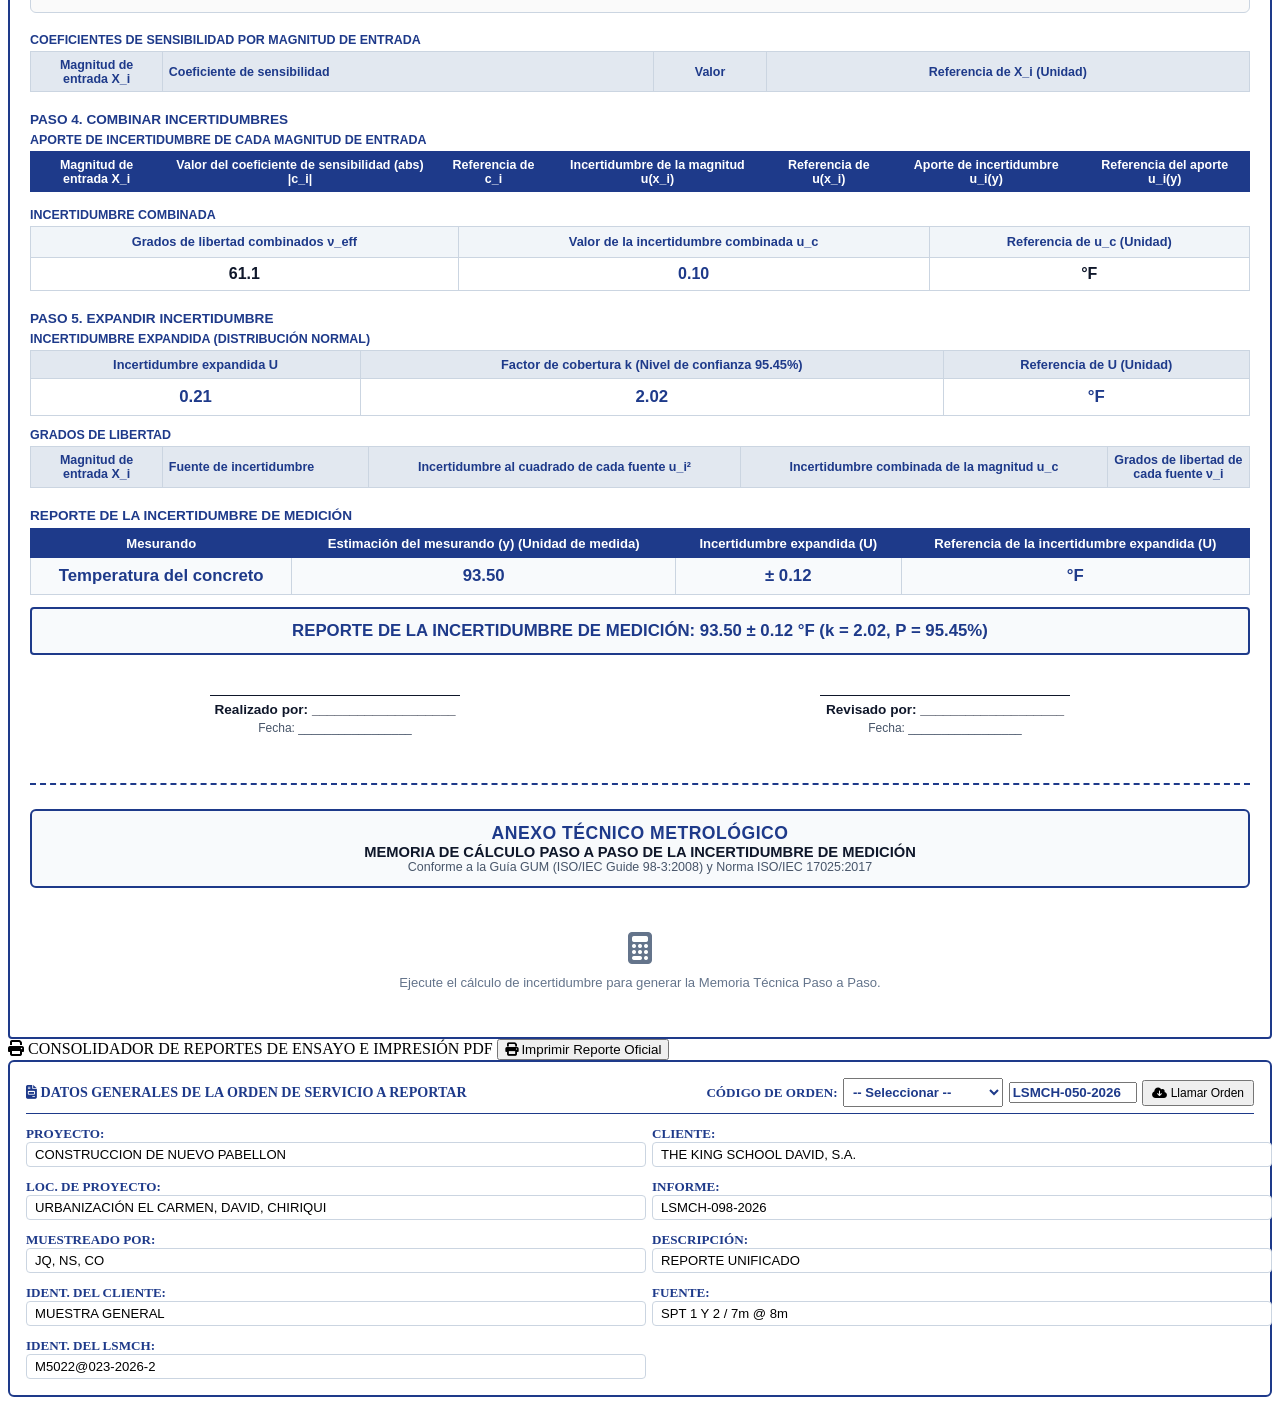
==== commit eeb203ea: "Corregir bug toLowerCase y eliminar campo de entrada manual de correccion C para interpolacion 100% " ====
--- a/templates/lims_index.html
+++ b/templates/lims_index.html
@@ -1253,8 +1253,8 @@
                                     <div><label style="color:#cbd5e1;">Uncert Cert (U_cal):</label><input type="number" step="0.001" id="gumUCal" class="form-control" value="0.05" style="padding:0.15rem 0.35rem; font-size:0.78rem;"></div>
                                     <div><label style="color:#cbd5e1; font-weight:800;">Factor Cobertura (k_cert):</label><input type="number" step="0.1" id="gumKCal" class="form-control" value="2.0" readonly style="padding:0.15rem 0.35rem; font-size:0.78rem; background:#e2e8f0; color:#0f172a; font-weight:800;" title="El factor de cobertura k para certificados de calibración siempre es 2.00 conforme a metrología ISO 17025"></div>
 
-                                    <div><label style="color:#cbd5e1; font-weight:800;">Corrección Cert (C):</label><input type="number" step="0.01" id="gumCorreccion" class="form-control" value="0.00" style="padding:0.15rem 0.35rem; font-size:0.78rem; font-weight:800; color:#0284c7;" title="Valor de la corrección del certificado interpolado para el rango de medición"></div>
                                     <div><label style="color:#cbd5e1;">Deriva Estimada (d):</label><input type="number" step="0.001" id="gumDeriva" class="form-control" value="0.05" style="padding:0.15rem 0.35rem; font-size:0.78rem;"></div>
+                                    <div><label style="color:#cbd5e1;">Variación Amb (h):</label><input type="number" step="0.001" id="gumHomogeneidad" class="form-control" value="0.1" style="padding:0.15rem 0.35rem; font-size:0.78rem;"></div>
                                     <div><label style="color:#cbd5e1;">Nivel Confianza (P):</label>
                                         <select id="gumConfianza" class="form-control" style="padding:0.15rem 0.25rem; font-size:0.75rem;">
                                             <option value="0.9545">95.45% (ISO 17025)</option>
@@ -1262,6 +1262,7 @@
                                         </select>
                                     </div>
                                 </div>
+
 
                             </div>
 
@@ -3356,13 +3357,15 @@
                             tbPaso2.innerHTML = r.tabla_presupuesto.map((f, idx) => {
                                 const xiTag = (mod === 'compresion') ? (idx === 0 ? 'P' : (idx === 1 ? 'CP' : 'd')) : (idx === 0 ? 'L' : (idx === 1 ? 'C' : `X${idx+1}`));
                                 const simboloXi = f["simbolo"] || (f["Tipo"] === 'A' ? 'u_rep' : (idx === 1 ? 'Ucal' : (idx === 2 ? 'res' : 'u_deriva')));
-                                const parametroCuant = f["parametro"] || (f["Tipo"] === 'A' ? 'Variación de lecturas' : (f["fuente"].toLowerCase().includes('calibr') ? 'Incertidumbre del certificado' : (f["fuente"].toLowerCase().includes('resolución') || f["fuente"].toLowerCase().includes('resolucion') ? 'Resolución' : 'Deriva instrumental')));
+                                const fuenteNombre = (f["Fuente de Incertidumbre"] || f["fuente"] || '').toString();
+                                const fuenteLower = fuenteNombre.toLowerCase();
+                                const parametroCuant = f["parametro"] || (f["Tipo"] === 'A' ? 'Variación de lecturas' : (fuenteLower.includes('calibr') ? 'Incertidumbre del certificado' : (fuenteLower.includes('resolución') || fuenteLower.includes('resolucion') ? 'Resolución' : 'Deriva instrumental')));
                                 const valorConst = typeof f["Valor xi"] === 'number' ? f["Valor xi"].toFixed(3) : (typeof f["valor_xi"] === 'number' ? f["valor_xi"].toFixed(3) : (f["Valor xi"] || f["valor_xi"] || '-'));
 
                                 return `
                                     <tr>
                                         <td style="border:1px solid #cbd5e1; padding:0.35rem; font-weight:800; color:#1e3a8a;">${xiTag}</td>
-                                        <td style="border:1px solid #cbd5e1; padding:0.35rem; text-align:left;">${f["Fuente de Incertidumbre"] || f["fuente"]}</td>
+                                        <td style="border:1px solid #cbd5e1; padding:0.35rem; text-align:left;">${fuenteNombre}</td>
                                         <td style="border:1px solid #cbd5e1; padding:0.35rem;">${parametroCuant}</td>
                                         <td style="border:1px solid #cbd5e1; padding:0.35rem;">${f["Distribución"] || f["distribucion"]}</td>
                                         <td style="border:1px solid #cbd5e1; padding:0.35rem; font-weight:700;"><span class="badge-status ${f["Tipo"] === 'A' ? 'badge-validado' : 'badge-en-proceso'}">${f["Tipo"] || f["tipo"]}</span></td>
@@ -3378,21 +3381,24 @@
                         if (tbPaso3Cuant) {
                             tbPaso3Cuant.innerHTML = r.tabla_presupuesto.map((f, idx) => {
                                 const xiTag = (mod === 'compresion') ? (idx === 0 ? 'P' : (idx === 1 ? 'CP' : 'd')) : (idx === 0 ? 'L' : (idx === 1 ? 'C' : `X${idx+1}`));
-                                const fuenteNombre = f["Fuente de Incertidumbre"] || f["fuente"];
+                                const fuenteNombre = (f["Fuente de Incertidumbre"] || f["fuente"] || '').toString();
+                                const fuenteLower = fuenteNombre.toLowerCase();
+                                const tipoVal = (f["tipo"] || f["Tipo"] || '').toUpperCase();
                                 let ecuacionUncert = "";
-                                if (f["tipo"] === 'A') {
+                                if (tipoVal === 'A') {
                                     ecuacionUncert = "u(rep) = s(L) / √n";
-                                } else if (fuenteNombre.toLowerCase().includes('calibr')) {
+                                } else if (fuenteLower.includes('calibr')) {
                                     ecuacionUncert = "u(Cal) = U / k";
-                                } else if (fuenteNombre.toLowerCase().includes('resoluc') || fuenteNombre.toLowerCase().includes('resolución')) {
+                                } else if (fuenteLower.includes('resoluc') || fuenteLower.includes('resolución')) {
                                     ecuacionUncert = "u(res) = Resolución / (2·√3)";
-                                } else if (fuenteNombre.toLowerCase().includes('deriva')) {
+                                } else if (fuenteLower.includes('deriva')) {
                                     ecuacionUncert = "u(deriva) = d / √3";
                                 } else {
                                     ecuacionUncert = "u(xᵢ) = Δx / √3";
                                 }
 
                                 const uxiVal = typeof f["u_std"] === 'number' ? f["u_std"].toFixed(4) : (typeof f["u(xi) Estándar"] === 'number' ? f["u(xi) Estándar"].toFixed(4) : (f["u_std"] || '0.0000'));
+
 
                                 return `
                                     <tr>
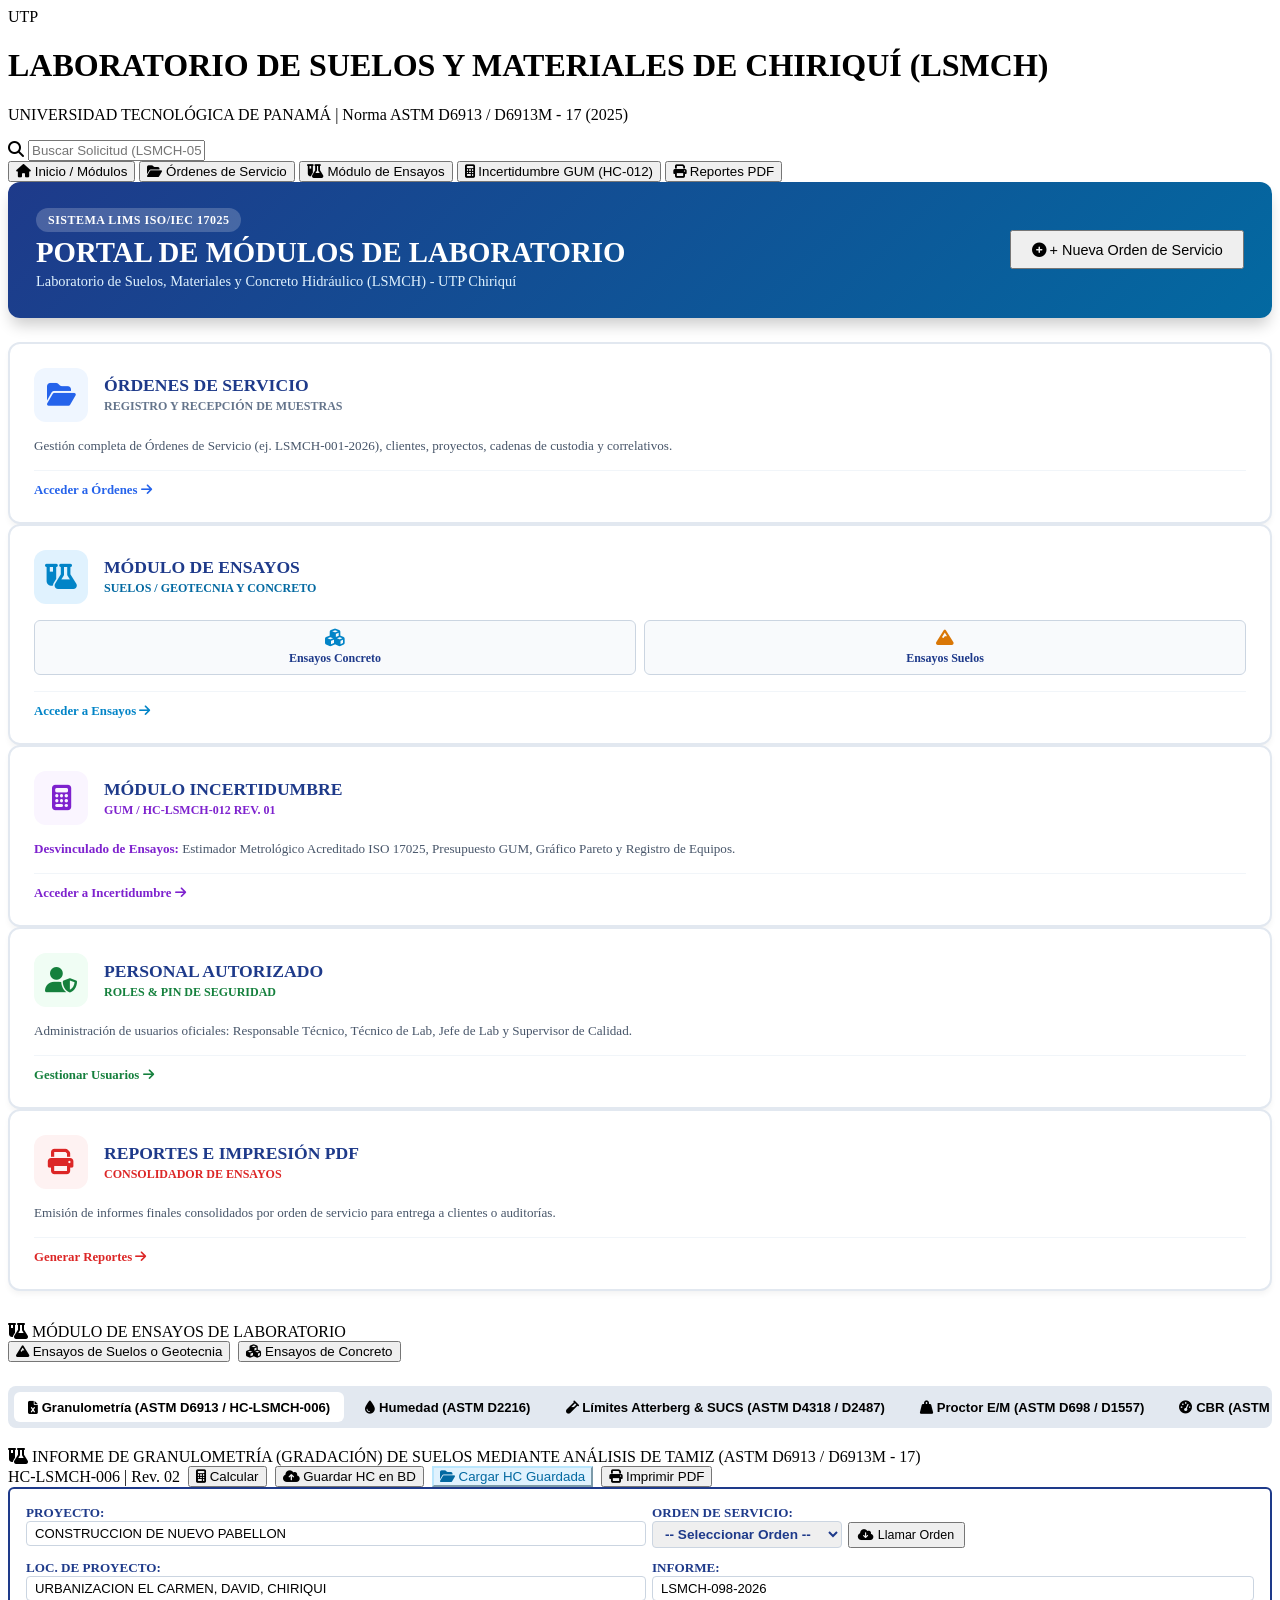
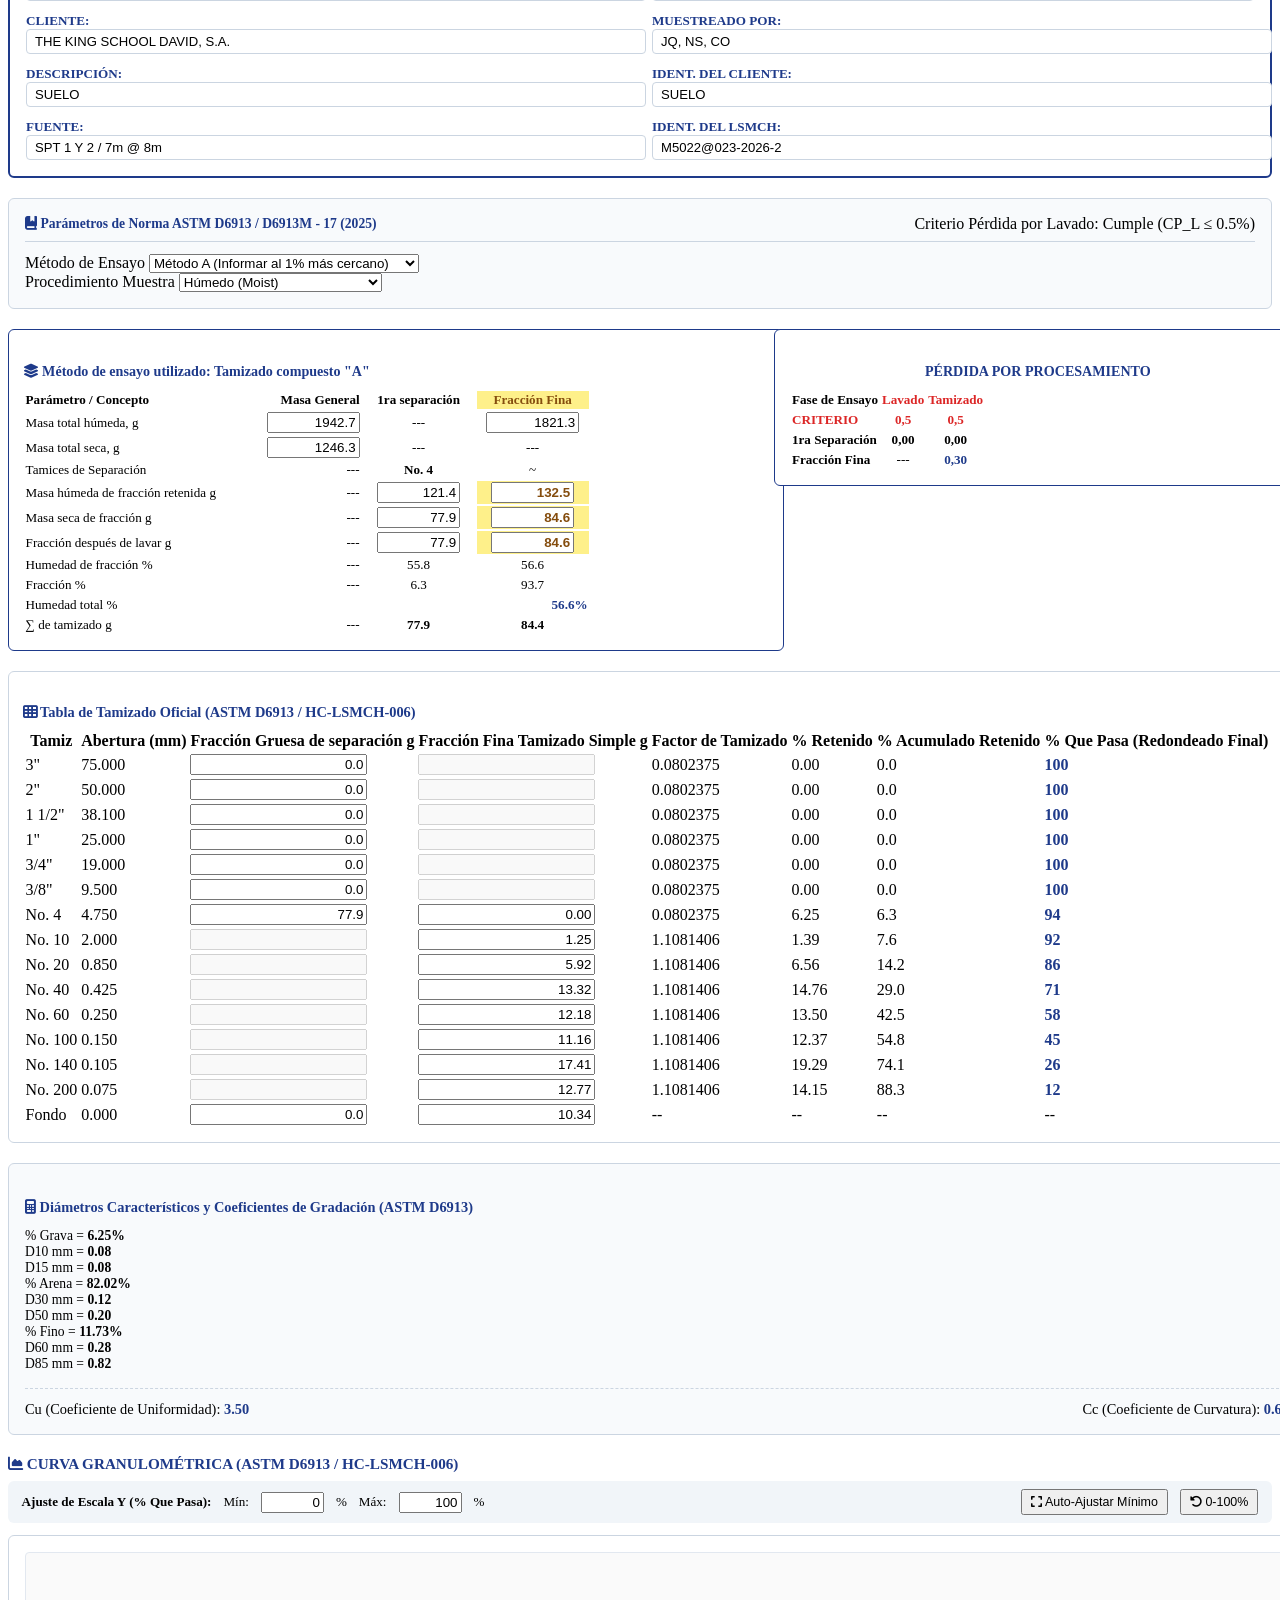
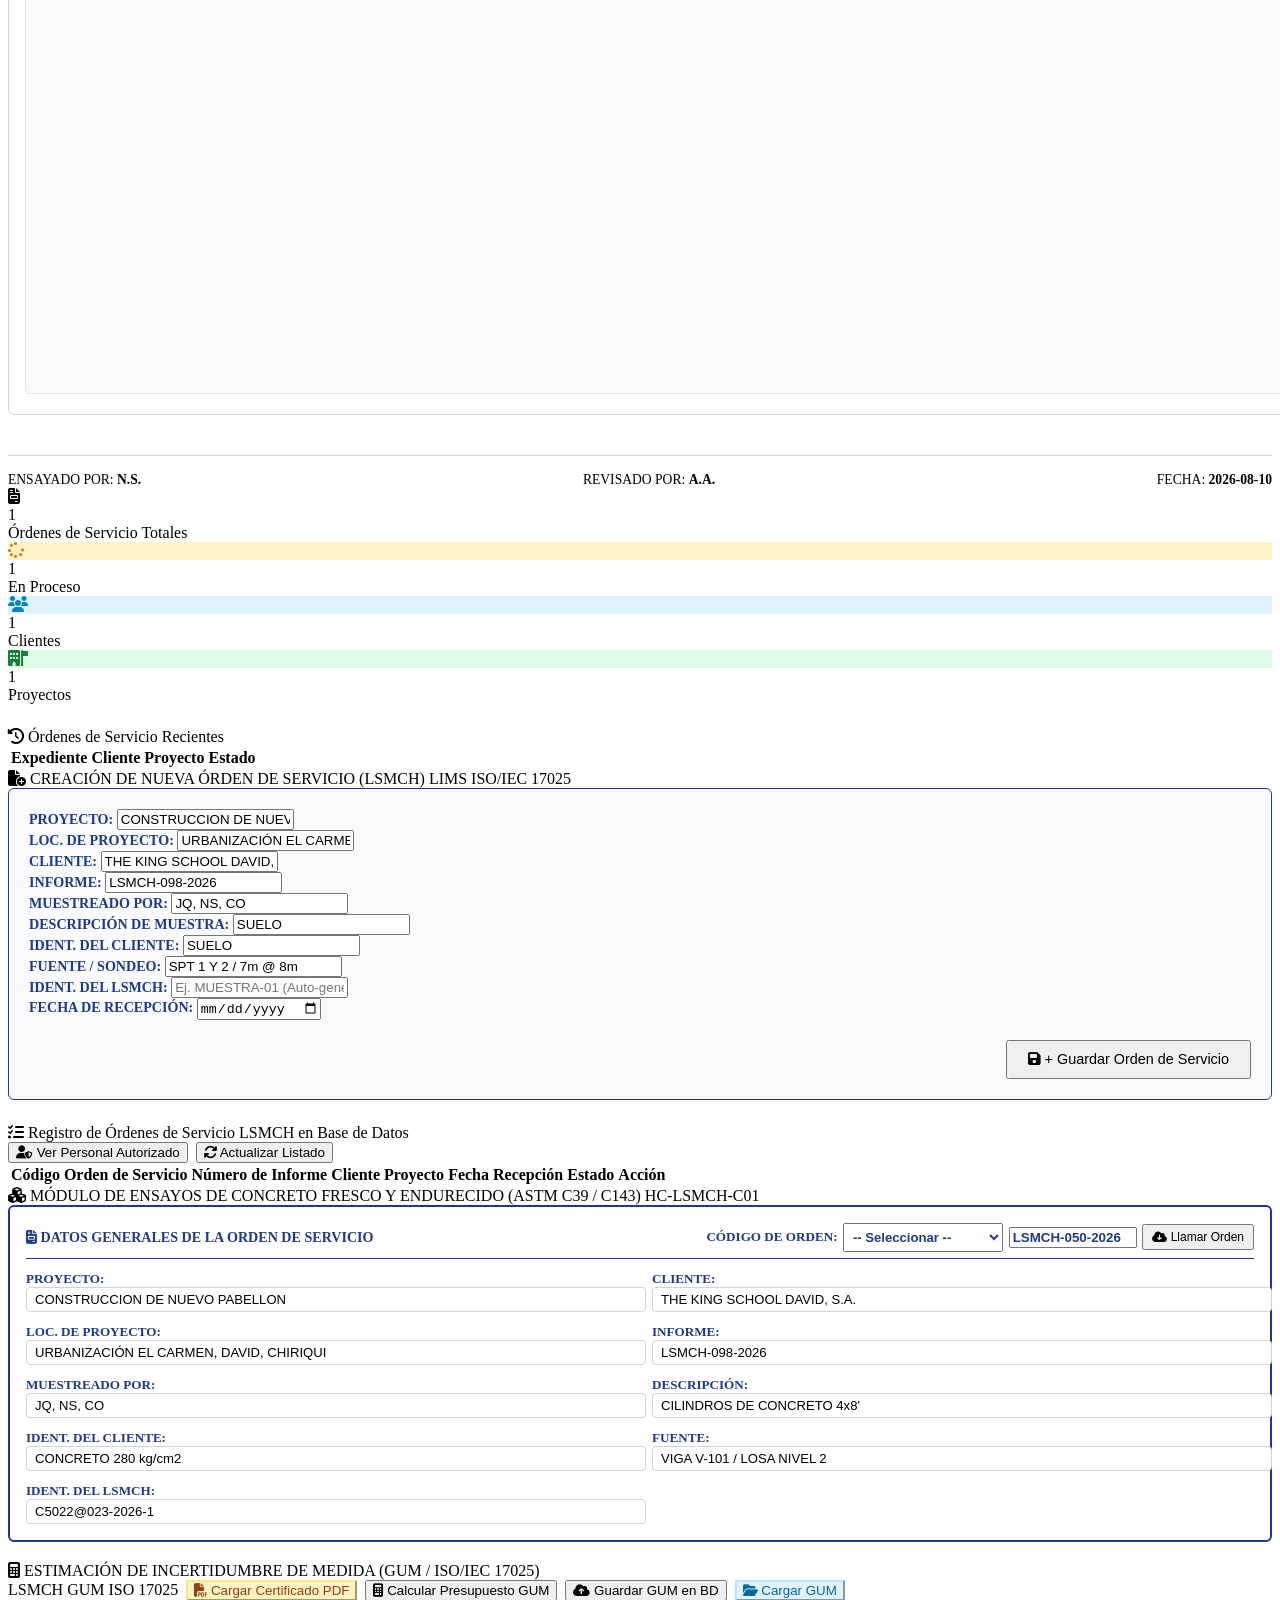
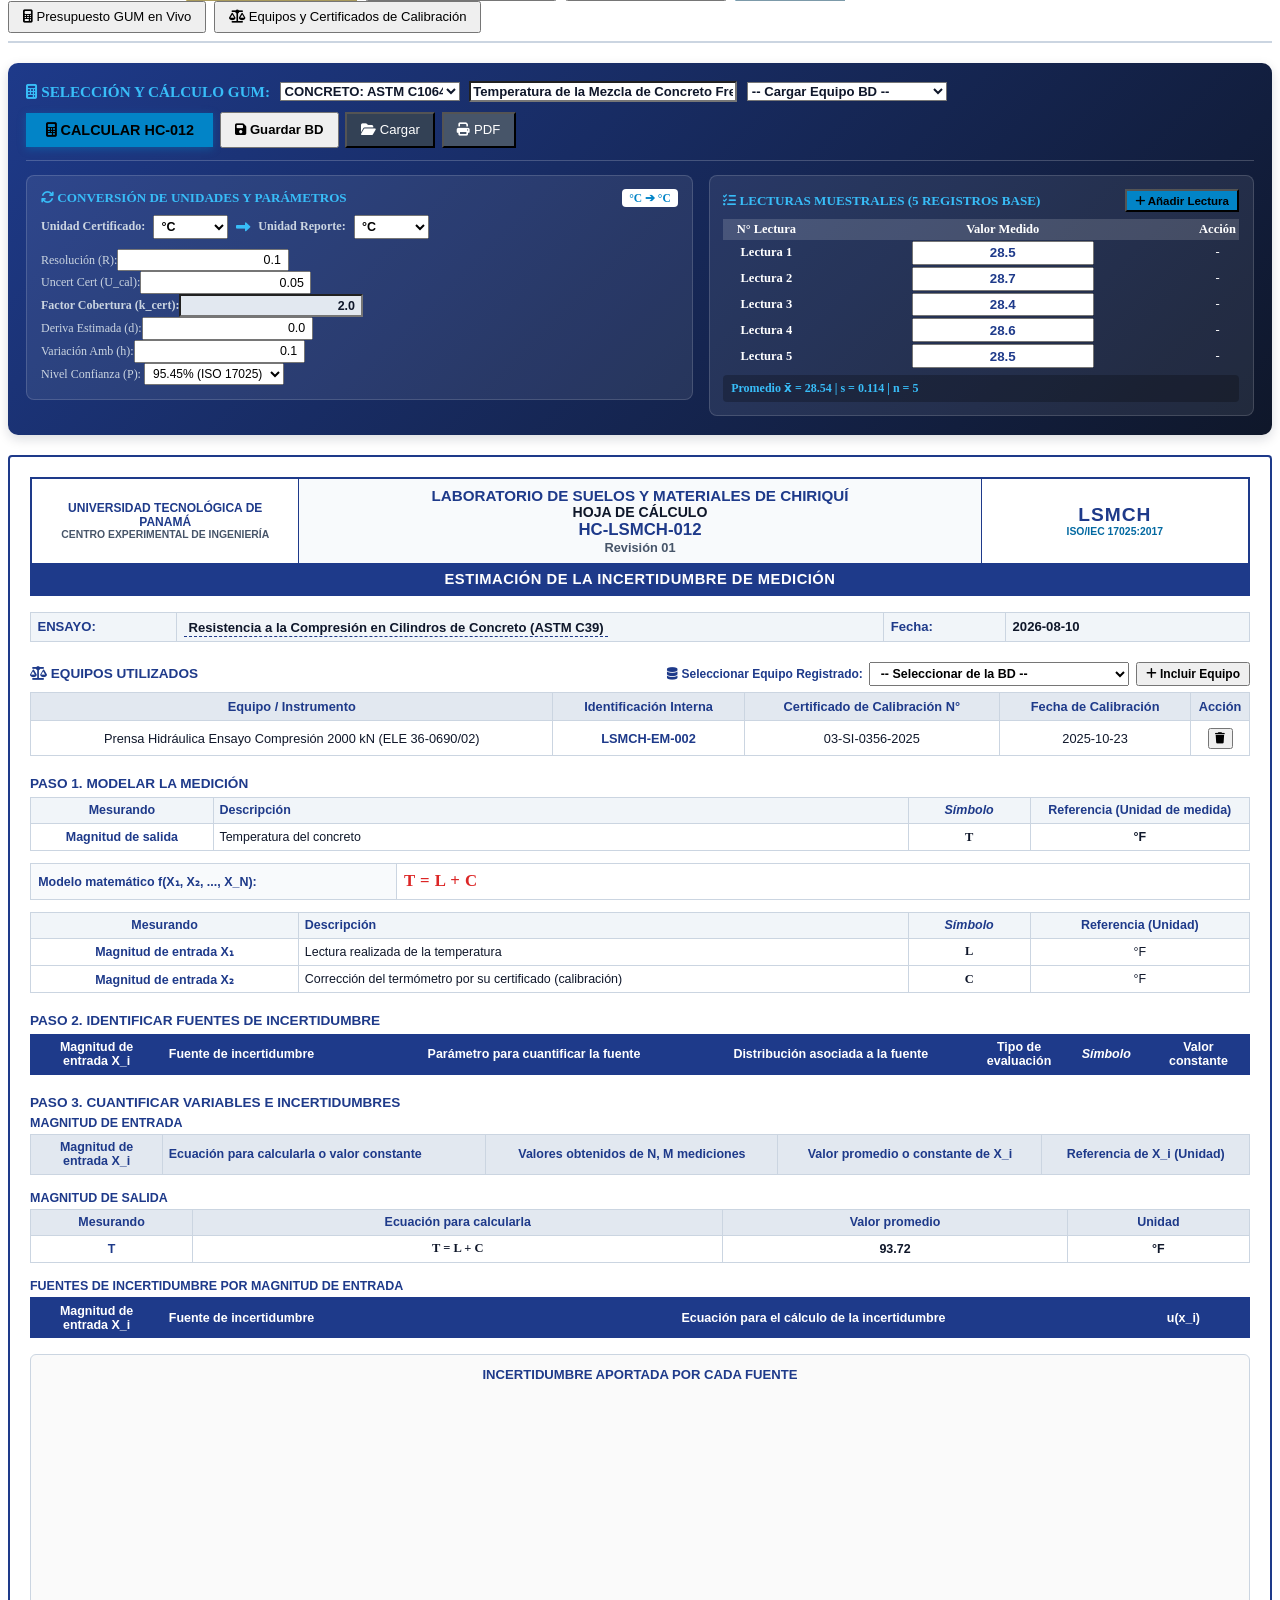
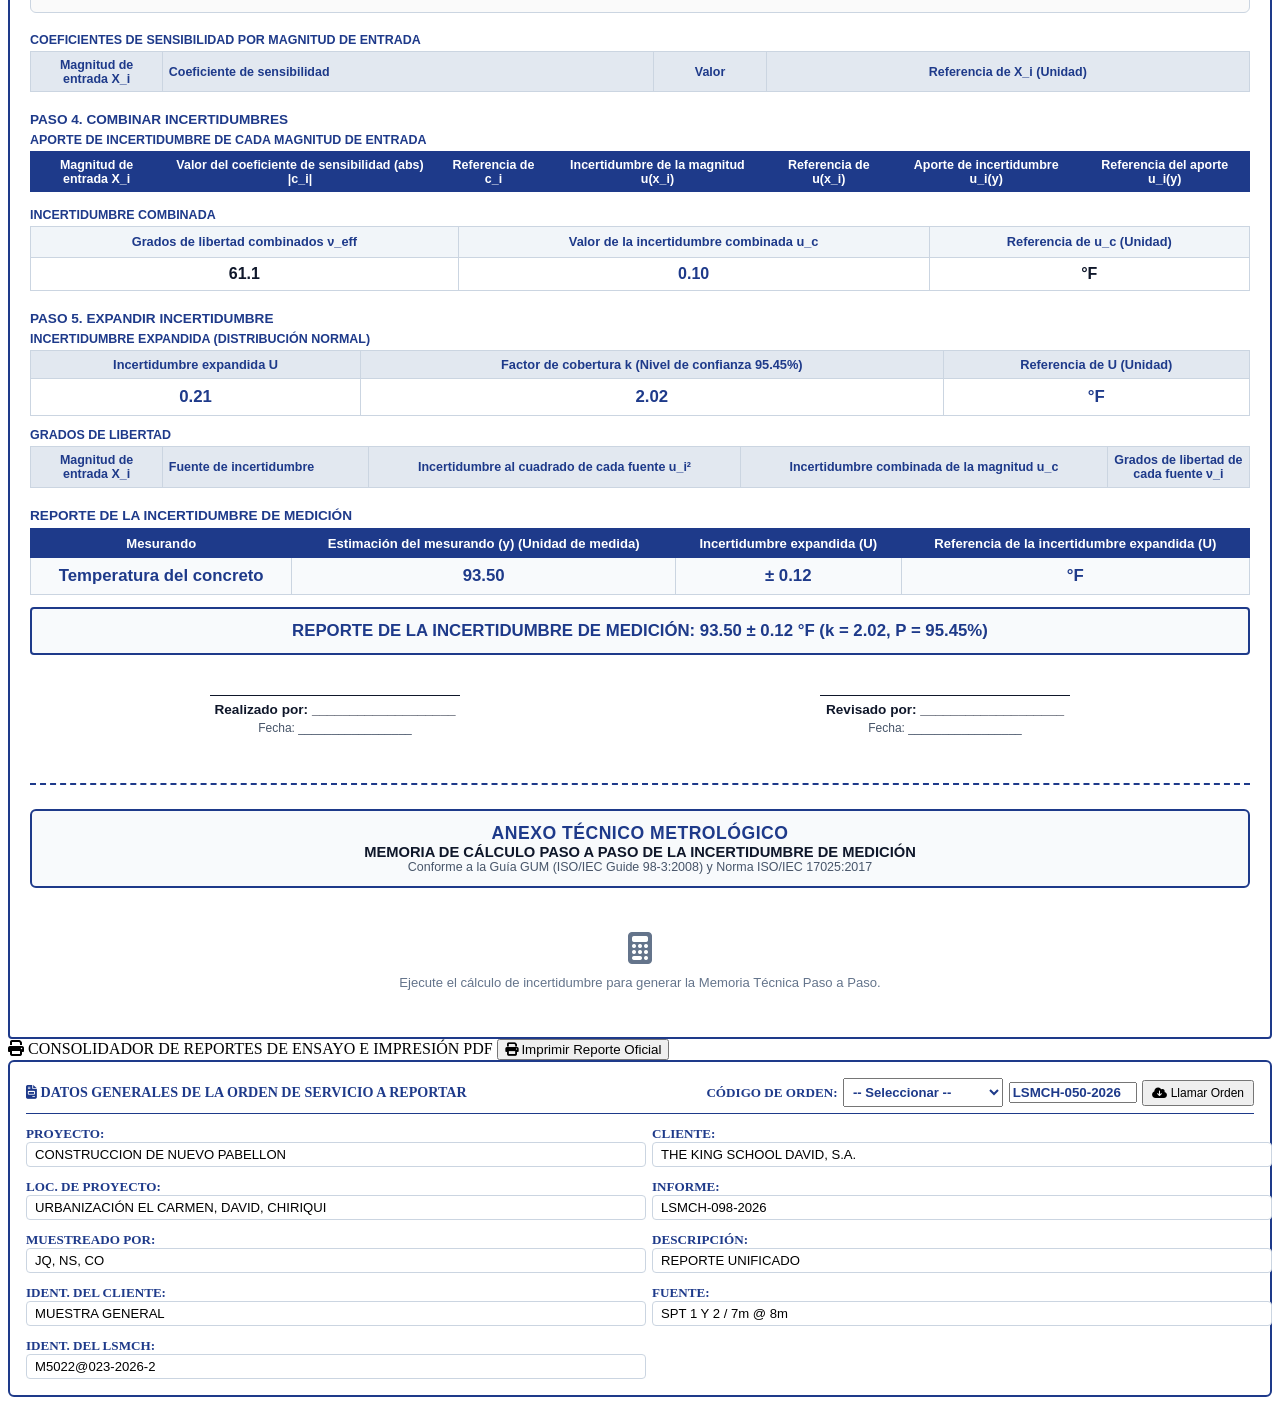
==== commit cb22fa79: "Corregir lectura de deriva = 0 en JS (evitando la expresion falsy 0 || 0.05) y establecer 0.0 por de" ====
--- a/templates/lims_index.html
+++ b/templates/lims_index.html
@@ -1253,7 +1253,7 @@
                                     <div><label style="color:#cbd5e1;">Uncert Cert (U_cal):</label><input type="number" step="0.001" id="gumUCal" class="form-control" value="0.05" style="padding:0.15rem 0.35rem; font-size:0.78rem;"></div>
                                     <div><label style="color:#cbd5e1; font-weight:800;">Factor Cobertura (k_cert):</label><input type="number" step="0.1" id="gumKCal" class="form-control" value="2.0" readonly style="padding:0.15rem 0.35rem; font-size:0.78rem; background:#e2e8f0; color:#0f172a; font-weight:800;" title="El factor de cobertura k para certificados de calibración siempre es 2.00 conforme a metrología ISO 17025"></div>
 
-                                    <div><label style="color:#cbd5e1;">Deriva Estimada (d):</label><input type="number" step="0.001" id="gumDeriva" class="form-control" value="0.05" style="padding:0.15rem 0.35rem; font-size:0.78rem;"></div>
+                                    <div><label style="color:#cbd5e1;">Deriva Estimada (d):</label><input type="number" step="0.001" id="gumDeriva" class="form-control" value="0.0" style="padding:0.15rem 0.35rem; font-size:0.78rem;"></div>
                                     <div><label style="color:#cbd5e1;">Variación Amb (h):</label><input type="number" step="0.001" id="gumHomogeneidad" class="form-control" value="0.1" style="padding:0.15rem 0.35rem; font-size:0.78rem;"></div>
                                     <div><label style="color:#cbd5e1;">Nivel Confianza (P):</label>
                                         <select id="gumConfianza" class="form-control" style="padding:0.15rem 0.25rem; font-size:0.75rem;">
@@ -2909,7 +2909,7 @@
                 document.getElementById('gumResolucion').value = '0.1';
                 document.getElementById('gumUCal').value = '1.5';
                 document.getElementById('gumKCal').value = '2.0';
-                document.getElementById('gumDeriva').value = '0.2';
+                document.getElementById('gumDeriva').value = '0.0';
                 document.getElementById('gumLecturas').value = '28.5, 28.7, 28.4, 28.6';
                 if (inpEnsayo) inpEnsayo.value = "Resistencia a la Compresión en Cilindros de Concreto (ASTM C39)";
                 if (lblEnsayo) lblEnsayo.innerText = "Resistencia a la Compresión en Cilindros de Concreto (ASTM C39)";
@@ -2918,7 +2918,7 @@
                 document.getElementById('gumResolucion').value = '0.1';
                 document.getElementById('gumUCal').value = '0.05';
                 document.getElementById('gumKCal').value = '2.0';
-                document.getElementById('gumDeriva').value = '0.05';
+                document.getElementById('gumDeriva').value = '0.0';
                 document.getElementById('gumLecturas').value = '24.5, 24.6, 24.5, 24.7';
                 if (inpEnsayo) inpEnsayo.value = "Temperatura de la Mezcla de Concreto Fresco (ASTM C1064)";
                 if (lblEnsayo) lblEnsayo.innerText = "Temperatura de la Mezcla de Concreto Fresco (ASTM C1064)";
@@ -2927,7 +2927,7 @@
                 document.getElementById('gumResolucion').value = '1.0';
                 document.getElementById('gumUCal').value = '1.0';
                 document.getElementById('gumKCal').value = '2.0';
-                document.getElementById('gumDeriva').value = '0.5';
+                document.getElementById('gumDeriva').value = '0.0';
                 document.getElementById('gumLecturas').value = '100, 105, 100, 95';
                 if (inpEnsayo) inpEnsayo.value = "Asentamiento del Concreto de Cemento Hidráulico - Slump (ASTM C143)";
                 if (lblEnsayo) lblEnsayo.innerText = "Asentamiento del Concreto de Cemento Hidráulico - Slump (ASTM C143)";
@@ -2936,7 +2936,7 @@
                 document.getElementById('gumResolucion').value = '0.01';
                 document.getElementById('gumUCal').value = '0.05';
                 document.getElementById('gumKCal').value = '2.0';
-                document.getElementById('gumDeriva').value = '0.02';
+                document.getElementById('gumDeriva').value = '0.0';
                 document.getElementById('gumLecturas').value = '4.75, 2.0, 0.425, 0.075';
                 if (inpEnsayo) inpEnsayo.value = "Análisis Granulométrico por Tamizado (ASTM D6913)";
                 if (lblEnsayo) lblEnsayo.innerText = "Análisis Granulométrico por Tamizado (ASTM D6913)";
@@ -3200,7 +3200,8 @@
             const uCal = parseFloat(document.getElementById('gumUCal').value) || 1.0;
             const kCal = 2.0; // El factor de cobertura para el certificado de calibración siempre es 2.0
             const correccion = parseFloat(document.getElementById('gumCorreccion')?.value) || 0.0;
-            const deriva = parseFloat(document.getElementById('gumDeriva')?.value) || 0.05;
+            const valDerivaStr = document.getElementById('gumDeriva')?.value;
+            const deriva = (valDerivaStr !== undefined && valDerivaStr !== "") ? parseFloat(valDerivaStr) : 0.0;
             const homog = parseFloat(document.getElementById('gumHomogeneidad')?.value) || 0.0;
 
             try {
@@ -3397,7 +3398,9 @@
                                     ecuacionUncert = "u(xᵢ) = Δx / √3";
                                 }
 
-                                const uxiVal = typeof f["u_std"] === 'number' ? f["u_std"].toFixed(4) : (typeof f["u(xi) Estándar"] === 'number' ? f["u(xi) Estándar"].toFixed(4) : (f["u_std"] || '0.0000'));
+                                const rawUxi = typeof f["u_std"] === 'number' ? f["u_std"] : (typeof f["u_i_y"] === 'number' ? f["u_i_y"] : (parseFloat(f["u_std"]) || parseFloat(f["u_i_y"]) || 0));
+                                const uxiVal = (isNaN(rawUxi) ? 0 : rawUxi).toFixed(4);
+
 
 
                                 return `
